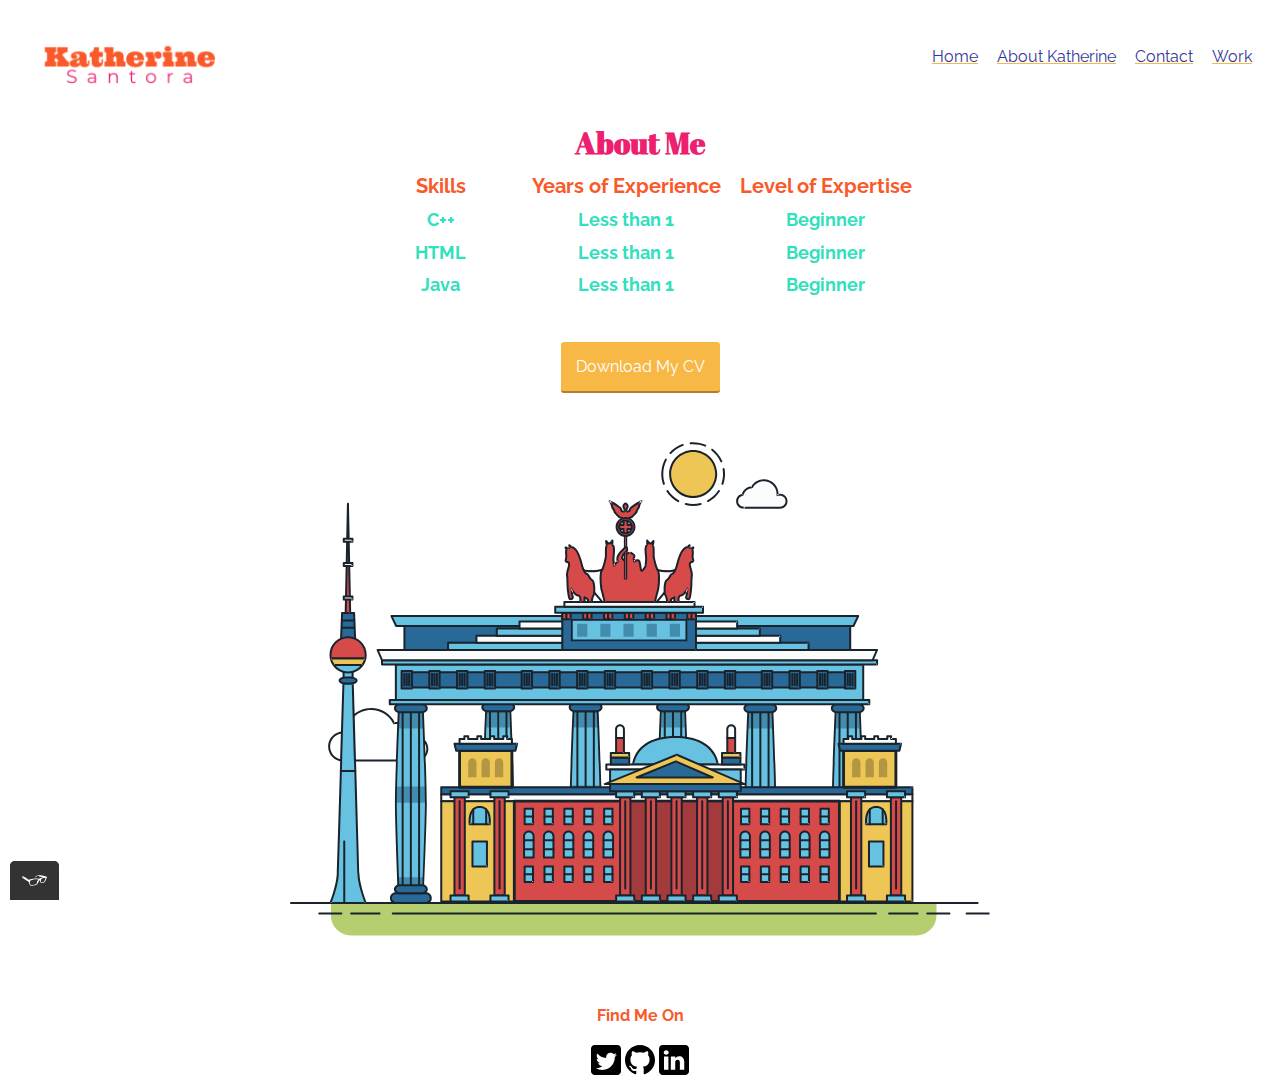
==== about.html @ 1d84074f "Initial commit" ====
<!DOCTYPE html>
<html>
  <head>
    <link rel="shortcut icon" type="image/png" href="img/favicon.png">
    <title> About Katherine Santora</title>
    <link rel="style" type="text/css" href="css/normalizecss.css">
    <link rel="preconnect" href="https://fonts.gstatic.com">
    <link href="https://fonts.googleapis.com/css2?family=Abril+Fatface&display=swap" rel="stylesheet">
    <link rel="preconnect" href="https://fonts.gstatic.com">
    <link href="https://fonts.googleapis.com/css2?family=Raleway&display=swap" rel="stylesheet">
    <link rel="stylesheet" type="text/css" href="css/style.production.css">
    <meta name="viewport" content="width=device-width, initial-scale=1">
  </head>
  <body>
    <header class="page-header">
      <img src="img/logo.png" alt="personal logo. Katherine Santora written in capital lettering" class="page-header__item">
      <nav class="main-navigation page-header__item">
        <ul role="menubar" class="navigation-list">
          <li role="presentation">
            <a href="index.html"role="menuitem" class="navigation-list__item">Home</a>
          </li>
          <li role="presentation">
            <a href="about.html" target="_blank"role="menuitem" class="navigation-list__item""navigation-list__item--active">About Katherine</a>
          </li>
          <li role="presentation">
            <a href="contact.html" target="_blank" role="menuitem" class="navigation-list__item">Contact</a>
          </li>
          <li role="presentation">
          <a href="work.html" target="_blank"role="menuitem" class="navigation-list__item" >Work</a>
          </li>
        </ul>
      </nav>
    </header>
    <div class="content">
      <h1 id="about"> About Me </h1>
      <table class="content">
        <thead>
            <tr>
              <th> Skills </th>
              <th> Years of Experience </th>
              <th> Level of Expertise </th>
            </tr>
        </thead>
        <tbody>
            <tr>
              <td>C++</td>
              <td>Less than 1 </td>
              <td>Beginner</td>
            </tr>
            <tr>
              <td>HTML</td>
              <td>Less than 1</td>
              <td>Beginner</td>
            </tr>
            <tr>
              <td>Java</td>
              <td>Less than 1</td>
              <td>Beginner</td>
            </tr>
        </tbody>
      </table>
      <br>
      <br>
      <a href="files/cv.pdf" class="button" download target="_blank"> Download My CV </a><br>
    </div>
    <br>
    <br>
    <svg xmlns="http://www.w3.org/2000/svg" class="berlin-illustration" height="505" viewBox="0 0 700 505" xmlns:xlink="http://www.w3.org/1999/xlink">
      <defs>
          <polygon id="a" points=".06 231.917 .06 .929 688.717 .929 688.717 231.917" />
      </defs>
      <g fill="none" fill-rule="evenodd">
        <g transform="translate(0 241)" class="cloud-front">
        <path fill="#1A232C" d="M87.602,29 L87.602,28 C87.326,28.001 87.103,28.024 86.927,28.033 L86.979,29.031 L87.947,28.78 C85.741,20.282 78.041,14.002 68.852,14 C67.858,14 66.904,14.096 65.98,14.231 L66.125,15.22 L67.019,14.772 C62.626,6.015 53.567,0.001 43.102,0 C29.041,0.002 17.524,10.848 16.443,24.632 L17.44,24.71 L17.606,23.724 C16.803,23.589 15.969,23.5 15.102,23.5 C6.817,23.501 0.102,30.215 0.102,38.5 C0.102,46.785 6.817,53.499 15.102,53.5 L87.602,53.5 C94.644,53.499 100.351,47.792 100.352,40.75 C100.351,33.708 94.644,28.001 87.602,28 L87.602,30 C90.573,30 93.254,31.202 95.203,33.149 C97.15,35.097 98.351,37.778 98.352,40.75 C98.351,43.722 97.15,46.403 95.203,48.351 C93.254,50.298 90.573,51.5 87.602,51.5 L15.102,51.5 C11.509,51.5 8.265,50.046 5.909,47.692 C3.555,45.337 2.102,42.093 2.102,38.5 C2.102,34.907 3.555,31.663 5.909,29.308 C8.265,26.954 11.509,25.5 15.102,25.5 C15.831,25.5 16.553,25.575 17.273,25.697 C17.551,25.743 17.832,25.672 18.055,25.499 C18.277,25.325 18.414,25.07 18.436,24.789 C19.436,12.04 30.094,1.998 43.102,2 C52.786,1.999 61.163,7.564 65.231,15.669 C65.425,16.055 65.842,16.272 66.27,16.21 C67.132,16.084 67.988,16 68.852,16 C77.108,15.998 84.027,21.647 86.011,29.283 C86.13,29.741 86.557,30.054 87.031,30.03 C87.27,30.017 87.457,29.999 87.602,30 L87.602,29"
            transform="translate(38 36)" />
          </g>
          <path fill="#B5CE6F" d="M646.484,484.382 C646.484,489.501 644.531,494.62 640.627,498.525 C636.722,502.43 631.603,504.382 626.484,504.382 L60.873,504.382 C55.754,504.382 50.636,502.43 46.731,498.525 C42.826,494.62 40.873,489.501 40.873,484.382 L40.873,471.917 L646.484,471.917 L646.484,484.382"
          />
          <polyline fill="#67C2E2" points="334.824 185.029 101.449 185.029 106.209 195.08 563.438 195.08 568.2 185.029 334.824 185.029" />
          <path fill="#1A232C" d="M334.824,185.029 L334.824,184.029 L101.449,184.029 C101.104,184.029 100.788,184.203 100.604,184.494 C100.42,184.785 100.398,185.146 100.545,185.457 L105.306,195.508 C105.471,195.856 105.824,196.079 106.209,196.079 L563.438,196.079 C563.824,196.079 564.177,195.856 564.342,195.508 L569.104,185.457 C569.251,185.146 569.229,184.785 569.045,184.494 C568.861,184.203 568.544,184.029 568.2,184.029 L334.824,184.029 L334.824,186.029 L566.62,186.029 L562.806,194.08 L106.842,194.08 L103.029,186.029 L334.824,186.029 L334.824,185.029"
          />
          <polygon fill="#296997" points="114.416 218.974 560.222 218.974 560.222 195.08 114.416 195.08" />
          <path fill="#1A232C" d="M560.222,218.974 L560.222,217.974 L115.416,217.974 L115.416,196.079 L559.222,196.079 L559.222,218.974 L560.222,218.974 L560.222,217.974 L560.222,218.974 L561.222,218.974 L561.222,195.08 C561.222,194.816 561.115,194.559 560.929,194.372 C560.742,194.186 560.485,194.08 560.222,194.08 L114.416,194.08 C114.152,194.08 113.895,194.186 113.708,194.372 C113.522,194.559 113.416,194.816 113.416,195.08 L113.416,218.974 C113.416,219.237 113.522,219.495 113.708,219.681 C113.895,219.867 114.152,219.974 114.416,219.974 L560.222,219.974 C560.485,219.974 560.742,219.867 560.929,219.681 C561.115,219.495 561.222,219.237 561.222,218.974 L560.222,218.974"
          />
          <polygon fill="#67C2E2" points="105.85 269.08 573.225 269.08 573.225 233.398 105.85 233.398" />
          <path fill="#1A232C" d="M573.225,233.398 L573.225,232.398 L105.85,232.398 C105.587,232.398 105.329,232.505 105.143,232.691 C104.957,232.877 104.85,233.134 104.85,233.398 L104.85,269.08 C104.85,269.344 104.957,269.601 105.143,269.788 C105.329,269.974 105.587,270.08 105.85,270.08 L573.225,270.08 C573.488,270.08 573.745,269.974 573.932,269.788 C574.118,269.601 574.225,269.344 574.225,269.08 L574.225,233.398 C574.225,233.134 574.118,232.877 573.932,232.691 C573.745,232.505 573.488,232.398 573.225,232.398 L573.225,233.398 L572.225,233.398 L572.225,268.08 L106.85,268.08 L106.85,234.398 L573.225,234.398 L573.225,233.398 L572.225,233.398 L573.225,233.398"
          />
          <polygon fill="#296997" points="116.751 256.508 562.557 256.508 562.557 241.243 116.751 241.243" />
          <path fill="#1A232C" d="M562.557,256.508 L562.557,255.508 L117.75,255.508 L117.75,242.243 L561.557,242.243 L561.557,256.508 L562.557,256.508 L562.557,255.508 L562.557,256.508 L563.557,256.508 L563.557,241.243 C563.557,240.979 563.45,240.722 563.264,240.535 C563.078,240.349 562.82,240.243 562.557,240.243 L116.75,240.243 C116.487,240.243 116.23,240.349 116.043,240.535 C115.857,240.722 115.751,240.979 115.751,241.243 L115.751,256.508 C115.751,256.771 115.857,257.029 116.043,257.215 C116.23,257.401 116.487,257.508 116.751,257.508 L562.557,257.508 C562.82,257.508 563.077,257.401 563.264,257.215 C563.45,257.029 563.557,256.771 563.557,256.508 L562.557,256.508"
          />
          <polygon fill="#67C2E2" points="158.07 218.974 518.563 218.974 518.563 211.858 158.07 211.858" />
          <path fill="#1A232C" d="M518.563,211.858 L518.563,210.858 L158.07,210.858 C157.807,210.858 157.549,210.964 157.363,211.151 C157.177,211.337 157.07,211.594 157.07,211.858 L157.07,218.974 C157.07,219.237 157.177,219.495 157.363,219.681 C157.549,219.867 157.807,219.974 158.07,219.974 L518.563,219.974 C518.826,219.974 519.083,219.867 519.27,219.681 C519.456,219.495 519.562,219.237 519.562,218.974 L519.562,211.858 C519.562,211.594 519.456,211.337 519.27,211.151 C519.083,210.964 518.826,210.858 518.563,210.858 L518.563,211.858 L517.563,211.858 L517.563,217.974 L159.07,217.974 L159.07,212.858 L518.563,212.858 L518.563,211.858 L517.563,211.858 L518.563,211.858"
          />
          <polygon fill="#FBFDFC" points="186.438 211.858 490.194 211.858 490.194 204.741 186.438 204.741" />
          <path fill="#1A232C" d="M490.194,204.741 L490.194,203.741 L186.438,203.741 C186.175,203.741 185.917,203.848 185.731,204.034 C185.545,204.221 185.438,204.478 185.438,204.741 L185.438,211.858 C185.438,212.121 185.545,212.379 185.731,212.565 C185.917,212.751 186.175,212.858 186.438,212.858 L490.194,212.858 C490.458,212.858 490.715,212.751 490.902,212.565 C491.088,212.379 491.194,212.121 491.194,211.858 L491.194,204.741 C491.194,204.478 491.088,204.221 490.902,204.034 C490.715,203.848 490.458,203.741 490.194,203.741 L490.194,204.741 L489.194,204.741 L489.194,210.858 L187.438,210.858 L187.438,205.741 L490.194,205.741 L490.194,204.741 L489.194,204.741 L490.194,204.741"
          />
          <polygon fill="#67C2E2" points="206.805 204.741 469.828 204.741 469.828 197.624 206.805 197.624" />
          <path fill="#1A232C" d="M469.828,197.624 L469.828,196.624 L206.805,196.624 C206.541,196.624 206.284,196.731 206.098,196.917 C205.911,197.103 205.805,197.361 205.805,197.624 L205.805,204.741 C205.805,205.005 205.911,205.262 206.098,205.449 C206.284,205.635 206.541,205.741 206.805,205.741 L469.828,205.741 C470.091,205.741 470.349,205.635 470.535,205.449 C470.722,205.262 470.828,205.005 470.828,204.741 L470.828,197.624 C470.828,197.361 470.722,197.103 470.535,196.917 C470.349,196.731 470.091,196.624 469.828,196.624 L469.828,197.624 L468.828,197.624 L468.828,203.741 L207.805,203.741 L207.805,198.624 L469.828,198.624 L469.828,197.624 L468.828,197.624 L469.828,197.624"
          />
          <polygon fill="#FBFDFC" points="229.521 197.624 447.111 197.624 447.111 190.509 229.521 190.509" />
          <path fill="#1A232C" d="M447.111,190.509 L447.111,189.509 L229.521,189.509 C229.258,189.509 229,189.616 228.814,189.802 C228.628,189.988 228.521,190.246 228.521,190.509 L228.521,197.624 C228.521,197.888 228.628,198.145 228.814,198.332 C229,198.518 229.258,198.624 229.521,198.624 L447.111,198.624 C447.375,198.624 447.632,198.518 447.818,198.332 C448.005,198.145 448.111,197.888 448.111,197.624 L448.111,190.509 C448.111,190.246 448.005,189.988 447.818,189.802 C447.632,189.616 447.375,189.509 447.111,189.509 L447.111,190.509 L446.111,190.509 L446.111,196.624 L230.521,196.624 L230.521,191.509 L447.111,191.509 L447.111,190.509 L446.111,190.509 L447.111,190.509"
          />
          <path fill="#67C2E2" d="M135.607,355.447 C135.163,337.766 134.264,313.326 133.648,297.387 C133.274,287.721 133.004,281.18 133.004,281.18 L108.722,281.18 C108.722,281.18 108.452,287.721 108.079,297.387 C107.462,313.326 106.563,337.766 106.119,355.447 C105.953,362.059 105.85,367.732 105.85,371.653 L105.85,371.654 C105.85,386.117 107.243,424.332 108.089,446.189 C108.457,455.706 108.722,462.126 108.722,462.126 L133.004,462.126 C133.004,462.126 133.269,455.706 133.637,446.189 C134.482,424.332 135.876,386.117 135.876,371.654 L135.876,371.653 C135.876,367.732 135.773,362.059 135.607,355.447"
          />
          <path fill="#428DAE" d="M133.648 297.387L108.079 297.387C108.452 287.721 108.722 281.18 108.722 281.18L133.004 281.18C133.004 281.18 133.274 287.721 133.648 297.387M135.876 371.654L105.85 371.654 105.85 371.653C105.85 367.732 105.953 362.059 106.119 355.447L135.607 355.447C135.773 362.059 135.876 367.732 135.876 371.653L135.876 371.654M133.004 462.126L108.722 462.126C108.722 462.126 108.457 455.706 108.089 446.189L133.637 446.189C133.269 455.706 133.004 462.126 133.004 462.126"
          />
          <path fill="#1A232C" d="M109.612,461.199 L132.114,461.199 C132.447,453.007 134.949,390.886 134.949,371.653 C134.949,352.42 132.447,290.299 132.114,282.108 L109.612,282.108 C109.279,290.299 106.778,352.42 106.778,371.653 C106.778,390.886 109.279,453.007 109.612,461.199 Z M133.895,463.054 L107.832,463.054 L107.794,462.164 C107.766,461.466 104.922,392.193 104.922,371.653 C104.922,351.114 107.766,281.839 107.794,281.142 L107.832,280.252 L133.895,280.252 L133.931,281.142 C133.96,281.839 136.804,351.114 136.804,371.653 C136.804,392.193 133.96,461.466 133.931,462.164 L133.895,463.054 L133.895,463.054 Z"
          />
          <path fill="#1A232C" d="M111.638 281.18L111.638 462.126C111.638 462.679 112.086 463.126 112.638 463.126 113.19 463.126 113.638 462.679 113.638 462.126L113.638 281.18C113.638 280.628 113.19 280.18 112.638 280.18 112.086 280.18 111.638 280.628 111.638 281.18M119.863 281.18L119.863 462.126C119.863 462.679 120.311 463.126 120.863 463.126 121.416 463.126 121.863 462.679 121.863 462.126L121.863 281.18C121.863 280.628 121.416 280.18 120.863 280.18 120.311 280.18 119.863 280.628 119.863 281.18M128.088 281.18L128.088 462.126C128.088 462.679 128.536 463.126 129.088 463.126 129.64 463.126 130.088 462.679 130.088 462.126L130.088 281.18C130.088 280.628 129.64 280.18 129.088 280.18 128.536 280.18 128.088 280.628 128.088 281.18"
          />
          <path fill="#296997" d="M136.79,277.265 C136.79,279.418 134.675,281.18 132.09,281.18 L109.636,281.18 C107.051,281.18 104.936,279.418 104.936,277.265 C104.936,275.111 107.051,273.349 109.636,273.349 L132.09,273.349 C134.675,273.349 136.79,275.111 136.79,277.265"
          />
          <path fill="#1A232C" d="M136.79,277.265 L135.79,277.265 C135.789,278.005 135.433,278.704 134.769,279.262 C134.109,279.814 133.155,280.181 132.09,280.18 L109.636,280.18 C108.571,280.181 107.617,279.814 106.956,279.262 C106.293,278.704 105.936,278.005 105.936,277.265 C105.936,276.524 106.293,275.825 106.957,275.267 C107.617,274.715 108.571,274.348 109.636,274.349 L132.09,274.349 C133.155,274.348 134.109,274.716 134.769,275.267 C135.433,275.825 135.789,276.524 135.79,277.265 L137.79,277.265 C137.791,275.851 137.09,274.593 136.049,273.731 C135.006,272.863 133.61,272.35 132.09,272.349 L109.636,272.349 C108.116,272.35 106.72,272.863 105.676,273.731 C104.636,274.593 103.935,275.851 103.936,277.265 C103.935,278.678 104.636,279.937 105.677,280.798 C106.72,281.666 108.116,282.179 109.636,282.18 L132.09,282.18 C133.61,282.179 135.006,281.666 136.049,280.798 C137.09,279.937 137.791,278.678 137.79,277.265 L136.79,277.265"
          />
          <path fill="#296997" d="M140.775,467.217 C140.775,469.803 138.661,471.917 136.076,471.917 L105.65,471.917 C103.065,471.917 100.951,469.803 100.951,467.217 L100.951,466.825 C100.951,464.241 103.065,462.126 105.65,462.126 L136.076,462.126 C138.661,462.126 140.775,464.241 140.775,466.825 L140.775,467.217"
          />
          <path fill="#1A232C" d="M140.775,467.217 L139.775,467.217 C139.775,468.235 139.361,469.155 138.688,469.83 C138.013,470.503 137.093,470.917 136.076,470.917 L105.65,470.917 C104.633,470.917 103.713,470.504 103.038,469.83 C102.365,469.155 101.951,468.235 101.951,467.217 L101.951,466.825 C101.951,465.808 102.365,464.889 103.038,464.214 C103.713,463.54 104.633,463.127 105.65,463.126 L136.076,463.126 C137.093,463.127 138.013,463.54 138.688,464.214 C139.362,464.889 139.775,465.808 139.775,466.825 L139.775,467.217 L141.775,467.217 L141.775,466.825 C141.772,463.684 139.217,461.13 136.076,461.126 L105.65,461.126 C102.509,461.13 99.955,463.684 99.951,466.825 L99.951,467.217 C99.954,470.36 102.509,472.914 105.65,472.917 L136.076,472.917 C139.217,472.914 141.772,470.36 141.775,467.217 L140.775,467.217"
          />
          <path fill="#296997" d="M136.79,458.208 C136.79,460.363 134.675,462.126 132.09,462.126 L109.636,462.126 C107.051,462.126 104.936,460.363 104.936,458.208 C104.936,456.057 107.051,454.292 109.636,454.292 L132.09,454.292 C134.675,454.292 136.79,456.057 136.79,458.208"
          />
          <path fill="#1A232C" d="M136.79,458.208 L135.79,458.208 C135.789,458.949 135.432,459.649 134.769,460.207 C134.108,460.76 133.154,461.128 132.09,461.126 L109.636,461.126 C108.572,461.128 107.617,460.76 106.957,460.207 C106.293,459.649 105.936,458.949 105.936,458.208 C105.936,457.47 106.293,456.77 106.957,456.212 C107.617,455.659 108.572,455.291 109.636,455.292 L132.09,455.292 C133.154,455.291 134.108,455.659 134.769,456.212 C135.433,456.77 135.789,457.47 135.79,458.208 L137.79,458.208 C137.791,456.796 137.09,455.538 136.05,454.675 C135.006,453.808 133.61,453.294 132.09,453.292 L109.636,453.292 C108.115,453.294 106.719,453.808 105.676,454.675 C104.636,455.538 103.935,456.796 103.936,458.208 C103.935,459.622 104.636,460.881 105.676,461.743 C106.72,462.611 108.116,463.125 109.636,463.126 L132.09,463.126 C133.61,463.125 135.006,462.611 136.05,461.743 C137.09,460.881 137.791,459.622 137.79,458.208 L136.79,458.208"
          />
          <path fill="#67C2E2" d="M572.471,355.447 C572.025,337.766 571.126,313.326 570.51,297.387 C570.137,287.721 569.867,281.18 569.867,281.18 L545.585,281.18 C545.585,281.18 545.315,287.721 544.942,297.387 C544.326,313.326 543.427,337.766 542.981,355.447 C542.815,362.059 542.713,367.732 542.713,371.653 L542.713,371.654 C542.713,386.117 544.107,424.332 544.952,446.189 C545.32,455.706 545.585,462.126 545.585,462.126 L569.867,462.126 C569.867,462.126 570.132,455.706 570.499,446.189 C571.346,424.332 572.739,386.117 572.739,371.654 L572.739,371.653 C572.739,367.732 572.637,362.059 572.471,355.447"
          />
          <path fill="#428DAE" d="M569.582 297.387L566.951 297.387 566.951 282.108 568.977 282.108C569.063 284.206 569.29 289.841 569.582 297.387M564.951 297.387L545.871 297.387C546.162 289.841 546.39 284.206 546.476 282.108L564.951 282.108 564.951 297.387M571.8 369.187L566.951 369.187 566.951 356.265 571.562 356.265C571.685 361.272 571.771 365.701 571.8 369.187M564.951 369.187L543.653 369.187C543.684 365.512 543.777 360.79 543.912 355.447L553.551 355.447 553.551 356.265 564.951 356.265 564.951 369.187"
          />
          <path fill="#1A232C" d="M546.476,461.199 L568.977,461.199 C569.31,453.007 571.812,390.886 571.812,371.653 C571.812,352.42 569.31,290.299 568.977,282.108 L546.476,282.108 C546.142,290.299 543.642,352.42 543.642,371.653 C543.642,390.886 546.142,453.007 546.476,461.199 M570.758,463.054 L544.694,463.054 L544.658,462.164 C544.629,461.466 541.785,392.193 541.785,371.653 C541.785,351.114 544.629,281.839 544.658,281.142 L544.694,280.252 L570.758,280.252 L570.795,281.142 C570.823,281.839 573.667,351.114 573.667,371.653 C573.667,392.193 570.823,461.466 570.795,462.164 L570.758,463.054"
          />
          <path fill="#1A232C" d="M548.501 281.18L548.501 462.126C548.501 462.679 548.949 463.126 549.501 463.126 550.053 463.126 550.501 462.679 550.501 462.126L550.501 281.18C550.501 280.628 550.053 280.18 549.501 280.18 548.949 280.18 548.501 280.628 548.501 281.18M556.727 281.18L556.727 462.126C556.727 462.679 557.174 463.126 557.727 463.126 558.279 463.126 558.727 462.679 558.727 462.126L558.727 281.18C558.727 280.628 558.279 280.18 557.727 280.18 557.174 280.18 556.727 280.628 556.727 281.18M564.951 281.18L564.951 462.126C564.951 462.679 565.399 463.126 565.951 463.126 566.503 463.126 566.951 462.679 566.951 462.126L566.951 281.18C566.951 280.628 566.503 280.18 565.951 280.18 565.399 280.18 564.951 280.628 564.951 281.18"
          />
          <path fill="#296997" d="M573.653,277.265 C573.653,279.418 571.537,281.18 568.953,281.18 L546.499,281.18 C543.915,281.18 541.799,279.418 541.799,277.265 C541.799,275.111 543.915,273.349 546.499,273.349 L568.953,273.349 C571.537,273.349 573.653,275.111 573.653,277.265"
          />
          <path fill="#1A232C" d="M573.653,277.265 L572.653,277.265 C572.653,278.005 572.296,278.704 571.632,279.262 C570.972,279.814 570.017,280.181 568.953,280.18 L546.499,280.18 C545.435,280.181 544.48,279.814 543.82,279.262 C543.156,278.704 542.8,278.005 542.799,277.265 C542.8,276.525 543.156,275.825 543.82,275.267 C544.481,274.715 545.435,274.348 546.499,274.349 L568.953,274.349 C570.017,274.348 570.972,274.715 571.632,275.267 C572.296,275.825 572.653,276.525 572.653,277.265 L574.653,277.265 C574.654,275.851 573.953,274.593 572.912,273.731 C571.869,272.863 570.473,272.35 568.953,272.349 L546.499,272.349 C544.979,272.35 543.583,272.863 542.54,273.731 C541.499,274.593 540.798,275.851 540.799,277.265 C540.798,278.679 541.499,279.937 542.54,280.798 C543.583,281.666 544.979,282.179 546.499,282.18 L568.953,282.18 C570.473,282.179 571.869,281.666 572.912,280.798 C573.953,279.937 574.654,278.679 574.653,277.265 L573.653,277.265"
          />
          <path fill="#296997" d="M577.639,467.217 C577.639,469.803 575.524,471.917 572.938,471.917 L542.514,471.917 C539.929,471.917 537.813,469.803 537.813,467.217 L537.813,466.825 C537.813,464.241 539.929,462.126 542.514,462.126 L572.938,462.126 C575.524,462.126 577.639,464.241 577.639,466.825 L577.639,467.217"
          />
          <path fill="#1A232C" d="M577.639,467.217 L576.639,467.217 C576.638,468.235 576.225,469.155 575.551,469.83 C574.876,470.503 573.956,470.917 572.938,470.917 L542.514,470.917 C541.497,470.917 540.576,470.503 539.901,469.83 C539.227,469.155 538.814,468.234 538.813,467.217 L538.813,466.825 C538.814,465.808 539.227,464.889 539.901,464.214 C540.576,463.54 541.497,463.127 542.514,463.126 L572.938,463.126 C573.956,463.127 574.876,463.54 575.551,464.214 C576.225,464.888 576.638,465.808 576.639,466.825 L576.639,467.217 L578.639,467.217 L578.639,466.825 C578.635,463.684 576.081,461.13 572.938,461.126 L542.514,461.126 C539.372,461.13 536.817,463.684 536.813,466.825 L536.813,467.217 C536.817,470.36 539.372,472.914 542.514,472.917 L572.938,472.917 C576.081,472.914 578.635,470.359 578.639,467.217 L577.639,467.217"
          />
          <path fill="#296997" d="M573.653,458.208 C573.653,460.363 571.537,462.126 568.953,462.126 L546.499,462.126 C543.915,462.126 541.799,460.363 541.799,458.208 C541.799,456.057 543.915,454.292 546.499,454.292 L568.953,454.292 C571.537,454.292 573.653,456.057 573.653,458.208"
          />
          <path fill="#1A232C" d="M573.653,458.208 L572.653,458.208 C572.653,458.949 572.296,459.649 571.632,460.207 C570.971,460.76 570.017,461.128 568.953,461.126 L546.499,461.126 C545.435,461.128 544.481,460.76 543.82,460.207 C543.157,459.649 542.799,458.949 542.799,458.208 C542.799,457.47 543.156,456.77 543.82,456.212 C544.481,455.659 545.435,455.291 546.499,455.292 L568.953,455.292 C570.017,455.291 570.971,455.659 571.632,456.212 C572.296,456.77 572.653,457.47 572.653,458.208 L574.653,458.208 C574.654,456.796 573.953,455.538 572.912,454.675 C571.869,453.808 570.473,453.294 568.953,453.292 L546.499,453.292 C544.979,453.294 543.583,453.808 542.54,454.675 C541.499,455.538 540.798,456.796 540.799,458.208 C540.798,459.622 541.499,460.881 542.54,461.743 C543.583,462.611 544.979,463.125 546.499,463.126 L568.953,463.126 C570.473,463.125 571.869,462.611 572.912,461.743 C573.953,460.881 574.654,459.622 574.653,458.208 L573.653,458.208"
          />
          <path fill="#67C2E2" d="M485.098,355.447 C484.654,337.766 483.753,313.326 483.137,297.387 C482.764,287.721 482.494,281.18 482.494,281.18 L458.213,281.18 C458.213,281.18 457.942,287.721 457.569,297.387 C456.953,313.326 456.055,337.766 455.608,355.447 C455.443,362.059 455.34,367.732 455.34,371.653 L455.34,371.654 C455.34,386.117 456.733,424.332 457.58,446.189 C457.948,455.706 458.213,462.126 458.213,462.126 L482.494,462.126 C482.494,462.126 482.759,455.706 483.126,446.189 C483.973,424.332 485.366,386.117 485.366,371.654 L485.366,371.653 C485.366,367.732 485.265,362.059 485.098,355.447"
          />
          <path fill="#428DAE" d="M483.137 297.387L457.569 297.387C457.942 287.721 458.213 281.18 458.213 281.18L482.494 281.18C482.494 281.18 482.764 287.721 483.137 297.387M485.355 369.187L455.351 369.187C455.382 365.502 455.475 360.78 455.608 355.447L485.098 355.447C485.232 360.78 485.325 365.502 485.355 369.187"
          />
          <path fill="#1A232C" d="M459.103,461.199 L481.605,461.199 C481.938,453.007 484.439,390.886 484.439,371.653 C484.439,352.42 481.938,290.299 481.605,282.108 L459.103,282.108 C458.769,290.299 456.268,352.42 456.268,371.653 C456.268,390.886 458.769,453.007 459.103,461.199 Z M483.386,463.054 L457.321,463.054 L457.285,462.164 C457.256,461.466 454.412,392.193 454.412,371.653 C454.412,351.114 457.256,281.839 457.285,281.142 L457.321,280.252 L483.386,280.252 L483.422,281.142 C483.45,281.839 486.294,351.114 486.294,371.653 C486.294,392.193 483.45,461.466 483.422,462.164 L483.386,463.054 L483.386,463.054 Z"
          />
          <path fill="#1A232C" d="M461.128 281.18L461.128 462.126C461.128 462.679 461.576 463.126 462.128 463.126 462.68 463.126 463.128 462.679 463.128 462.126L463.128 281.18C463.128 280.628 462.68 280.18 462.128 280.18 461.576 280.18 461.128 280.628 461.128 281.18M469.354 281.18L469.354 462.126C469.354 462.679 469.801 463.126 470.354 463.126 470.906 463.126 471.354 462.679 471.354 462.126L471.354 281.18C471.354 280.628 470.906 280.18 470.354 280.18 469.801 280.18 469.354 280.628 469.354 281.18M477.578 281.18L477.578 462.126C477.578 462.679 478.026 463.126 478.578 463.126 479.13 463.126 479.578 462.679 479.578 462.126L479.578 281.18C479.578 280.628 479.13 280.18 478.578 280.18 478.026 280.18 477.578 280.628 477.578 281.18"
          />
          <path fill="#296997" d="M486.281,277.265 C486.281,279.418 484.164,281.18 481.58,281.18 L459.126,281.18 C456.542,281.18 454.426,279.418 454.426,277.265 C454.426,275.111 456.542,273.349 459.126,273.349 L481.58,273.349 C484.164,273.349 486.281,275.111 486.281,277.265"
          />
          <path fill="#1A232C" d="M486.281,277.265 L485.281,277.265 C485.281,278.005 484.924,278.704 484.26,279.262 C483.599,279.814 482.644,280.181 481.58,280.18 L459.126,280.18 C458.062,280.181 457.107,279.814 456.447,279.262 C455.783,278.704 455.427,278.005 455.426,277.265 C455.427,276.525 455.783,275.825 456.447,275.267 C457.108,274.715 458.062,274.348 459.126,274.349 L481.58,274.349 C482.644,274.348 483.599,274.716 484.26,275.268 C484.924,275.825 485.281,276.525 485.281,277.265 L487.281,277.265 C487.282,275.851 486.58,274.593 485.54,273.731 C484.496,272.863 483.1,272.35 481.58,272.349 L459.126,272.349 C457.606,272.35 456.21,272.863 455.167,273.731 C454.126,274.593 453.425,275.851 453.426,277.265 C453.425,278.679 454.126,279.937 455.167,280.798 C456.21,281.666 457.606,282.179 459.126,282.18 L481.58,282.18 C483.1,282.179 484.496,281.666 485.54,280.799 C486.58,279.937 487.282,278.679 487.281,277.265 L486.281,277.265"
          />
          <path fill="#296997" d="M490.266,467.217 C490.266,469.803 488.151,471.917 485.565,471.917 L455.141,471.917 C452.556,471.917 450.44,469.803 450.44,467.217 L450.44,466.825 C450.44,464.241 452.556,462.126 455.141,462.126 L485.565,462.126 C488.151,462.126 490.266,464.241 490.266,466.825 L490.266,467.217"
          />
          <path fill="#1A232C" d="M490.266,467.217 L489.266,467.217 C489.265,468.235 488.852,469.155 488.178,469.83 C487.503,470.503 486.583,470.917 485.565,470.917 L455.141,470.917 C454.124,470.917 453.203,470.503 452.528,469.83 C451.854,469.155 451.441,468.234 451.44,467.217 L451.44,466.825 C451.441,465.808 451.854,464.889 452.528,464.214 C453.203,463.54 454.124,463.127 455.141,463.126 L485.565,463.126 C486.583,463.127 487.503,463.54 488.178,464.214 C488.852,464.888 489.265,465.808 489.266,466.825 L489.266,467.217 L491.266,467.217 L491.266,466.825 C491.262,463.684 488.708,461.13 485.565,461.126 L455.141,461.126 C451.999,461.13 449.444,463.684 449.44,466.825 L449.44,467.217 C449.444,470.36 451.999,472.914 455.141,472.917 L485.565,472.917 C488.708,472.914 491.262,470.359 491.266,467.217 L490.266,467.217"
          />
          <path fill="#296997" d="M486.281,458.208 C486.281,460.363 484.164,462.126 481.58,462.126 L459.126,462.126 C456.542,462.126 454.426,460.363 454.426,458.208 C454.426,456.057 456.542,454.292 459.126,454.292 L481.58,454.292 C484.164,454.292 486.281,456.057 486.281,458.208"
          />
          <path fill="#1A232C" d="M486.281,458.208 L485.281,458.208 C485.281,458.949 484.923,459.649 484.26,460.207 C483.599,460.76 482.644,461.128 481.58,461.126 L459.126,461.126 C458.062,461.128 457.108,460.76 456.447,460.207 C455.784,459.649 455.427,458.949 455.426,458.208 C455.426,457.47 455.783,456.77 456.447,456.212 C457.108,455.659 458.062,455.291 459.126,455.292 L481.58,455.292 C482.644,455.291 483.598,455.659 484.26,456.212 C484.924,456.77 485.281,457.47 485.281,458.208 L487.281,458.208 C487.282,456.795 486.58,455.538 485.54,454.675 C484.496,453.808 483.1,453.294 481.58,453.292 L459.126,453.292 C457.606,453.294 456.21,453.808 455.167,454.675 C454.126,455.538 453.425,456.796 453.426,458.208 C453.425,459.622 454.126,460.881 455.167,461.743 C456.21,462.611 457.606,463.125 459.126,463.126 L481.58,463.126 C483.1,463.125 484.496,462.611 485.54,461.743 C486.581,460.881 487.282,459.622 487.281,458.208 L486.281,458.208"
          />
          <path fill="#67C2E2" d="M397.726,354.466 C397.28,336.787 396.381,312.346 395.765,296.407 C395.392,286.742 395.122,280.2 395.122,280.2 L370.84,280.2 C370.84,280.2 370.57,286.742 370.197,296.407 C369.581,312.346 368.682,336.787 368.236,354.466 C368.07,361.078 367.968,366.751 367.968,370.672 L367.968,370.673 C367.968,385.136 369.361,423.352 370.207,445.208 C370.575,454.726 370.84,461.146 370.84,461.146 L395.122,461.146 C395.122,461.146 395.386,454.726 395.754,445.208 C396.601,423.352 397.994,385.136 397.994,370.673 L397.994,370.672 C397.994,366.751 397.892,361.078 397.726,354.466"
          />
          <path fill="#428DAE" d="M394.837 296.407L392.206 296.407 392.206 281.127 394.233 281.127C394.318 283.225 394.545 288.861 394.837 296.407L394.837 296.407zM383.981 296.407L390.206 296.407 390.206 281.127 383.981 281.127 383.981 296.407zM375.756 296.407L381.98 296.407 381.98 281.127 375.756 281.127 375.756 296.407zM373.756 296.407L371.126 296.407C371.417 288.861 371.645 283.225 371.73 281.127L373.756 281.127 373.756 296.407 373.756 296.407zM397.062 369.187L392.206 369.187 392.206 354.466 396.796 354.466C396.943 360.298 397.041 365.389 397.062 369.187L397.062 369.187zM383.981 369.187L390.206 369.187 390.206 354.466 383.981 354.466 383.981 369.187zM375.756 369.187L381.98 369.187 381.98 354.466 375.756 354.466 375.756 369.187zM373.756 369.187L368.9 369.187C368.921 365.389 369.019 360.298 369.166 354.466L373.756 354.466 373.756 369.187 373.756 369.187z"
          />
          <path fill="#1A232C" d="M371.73,460.218 L394.233,460.218 C394.565,452.027 397.066,389.906 397.066,370.672 C397.066,351.44 394.565,289.319 394.233,281.127 L371.73,281.127 C371.397,289.319 368.895,351.44 368.895,370.672 C368.895,389.906 371.397,452.027 371.73,460.218 M396.013,462.074 L369.949,462.074 L369.912,461.184 C369.884,460.486 367.04,391.212 367.04,370.672 C367.04,350.133 369.884,280.859 369.912,280.162 L369.949,279.272 L396.013,279.272 L396.05,280.162 C396.078,280.859 398.922,350.133 398.922,370.672 C398.922,391.212 396.078,460.486 396.05,461.184 L396.013,462.074"
          />
          <path fill="#1A232C" d="M373.756 280.2L373.756 461.146C373.756 461.698 374.203 462.146 374.756 462.146 375.308 462.146 375.756 461.698 375.756 461.146L375.756 280.2C375.756 279.647 375.308 279.2 374.756 279.2 374.203 279.2 373.756 279.647 373.756 280.2M381.98 280.2L381.98 461.146C381.98 461.698 382.428 462.146 382.98 462.146 383.533 462.146 383.981 461.698 383.981 461.146L383.981 280.2C383.981 279.647 383.533 279.2 382.98 279.2 382.428 279.2 381.98 279.647 381.98 280.2M390.206 280.2L390.206 461.146C390.206 461.698 390.654 462.146 391.206 462.146 391.758 462.146 392.206 461.698 392.206 461.146L392.206 280.2C392.206 279.647 391.758 279.2 391.206 279.2 390.654 279.2 390.206 279.647 390.206 280.2"
          />
          <path fill="#296997" d="M398.908,276.285 C398.908,278.439 396.792,280.2 394.208,280.2 L371.754,280.2 C369.17,280.2 367.053,278.439 367.053,276.285 C367.053,274.13 369.17,272.369 371.754,272.369 L394.208,272.369 C396.792,272.369 398.908,274.13 398.908,276.285"
          />
          <path fill="#1A232C" d="M398.908,276.285 L397.908,276.285 C397.907,277.025 397.551,277.724 396.887,278.281 C396.227,278.833 395.272,279.201 394.208,279.2 L371.754,279.2 C370.69,279.201 369.735,278.833 369.074,278.281 C368.41,277.724 368.053,277.025 368.053,276.285 C368.053,275.544 368.41,274.845 369.074,274.287 C369.735,273.735 370.69,273.367 371.754,273.369 L394.208,273.369 C395.272,273.367 396.227,273.735 396.887,274.287 C397.551,274.844 397.907,275.544 397.908,276.285 L399.908,276.285 C399.909,274.871 399.208,273.612 398.167,272.75 C397.124,271.883 395.728,271.37 394.208,271.369 L371.754,271.369 C370.234,271.37 368.838,271.883 367.794,272.75 C366.754,273.612 366.052,274.871 366.053,276.285 C366.052,277.699 366.754,278.957 367.795,279.818 C368.838,280.686 370.234,281.198 371.754,281.2 L394.208,281.2 C395.728,281.198 397.123,280.686 398.167,279.818 C399.208,278.957 399.909,277.698 399.908,276.285 L398.908,276.285"
          />
          <path fill="#296997" d="M402.894,466.237 C402.894,468.823 400.779,470.937 398.193,470.937 L367.768,470.937 C365.183,470.937 363.068,468.823 363.068,466.237 L363.068,465.844 C363.068,463.26 365.183,461.146 367.768,461.146 L398.193,461.146 C400.779,461.146 402.894,463.26 402.894,465.844 L402.894,466.237"
          />
          <path fill="#1A232C" d="M402.894,466.237 L401.894,466.237 C401.893,467.254 401.48,468.174 400.806,468.849 C400.131,469.523 399.211,469.937 398.193,469.937 L367.768,469.937 C366.751,469.937 365.831,469.523 365.156,468.849 C364.482,468.174 364.069,467.254 364.068,466.237 L364.068,465.844 C364.069,464.828 364.482,463.908 365.156,463.233 C365.831,462.56 366.751,462.146 367.768,462.146 L398.193,462.146 C399.211,462.146 400.131,462.56 400.806,463.233 C401.48,463.908 401.893,464.828 401.894,465.844 L401.894,466.237 L403.894,466.237 L403.894,465.844 C403.89,462.703 401.336,460.15 398.193,460.146 L367.768,460.146 C364.626,460.15 362.072,462.703 362.068,465.844 L362.068,466.237 C362.072,469.379 364.626,471.933 367.768,471.937 L398.193,471.937 C401.336,471.933 403.89,469.379 403.894,466.237 L402.894,466.237"
          />
          <path fill="#296997" d="M398.908,457.228 C398.908,459.382 396.792,461.146 394.208,461.146 L371.754,461.146 C369.17,461.146 367.053,459.382 367.053,457.228 C367.053,455.077 369.17,453.312 371.754,453.312 L394.208,453.312 C396.792,453.312 398.908,455.077 398.908,457.228"
          />
          <path fill="#1A232C" d="M398.908,457.228 L397.908,457.228 C397.908,457.968 397.55,458.669 396.887,459.226 C396.226,459.779 395.272,460.147 394.208,460.146 L371.754,460.146 C370.69,460.147 369.736,459.779 369.074,459.226 C368.411,458.668 368.053,457.968 368.053,457.228 C368.053,456.489 368.41,455.789 369.074,455.231 C369.736,454.679 370.69,454.311 371.754,454.312 L394.208,454.312 C395.272,454.311 396.226,454.679 396.887,455.231 C397.551,455.789 397.908,456.489 397.908,457.228 L399.908,457.228 C399.909,455.815 399.208,454.557 398.167,453.695 C397.124,452.827 395.728,452.313 394.208,452.312 L371.754,452.312 C370.234,452.313 368.838,452.827 367.794,453.695 C366.754,454.557 366.052,455.815 366.053,457.228 C366.052,458.642 366.753,459.901 367.794,460.763 C368.838,461.631 370.234,462.145 371.754,462.146 L394.208,462.146 C395.728,462.145 397.124,461.631 398.167,460.763 C399.208,459.9 399.909,458.642 399.908,457.228 L398.908,457.228"
          />
          <path fill="#67C2E2" d="M310.353,354.466 C309.908,336.787 309.009,312.346 308.393,296.407 C308.019,286.742 307.75,280.2 307.75,280.2 L283.467,280.2 C283.467,280.2 283.198,286.742 282.824,296.407 C282.208,312.346 281.309,336.787 280.864,354.466 C280.698,361.078 280.596,366.751 280.596,370.672 L280.596,370.673 C280.596,385.136 281.989,423.352 282.834,445.208 C283.202,454.726 283.467,461.146 283.467,461.146 L307.75,461.146 C307.75,461.146 308.014,454.726 308.382,445.208 C309.228,423.352 310.622,385.136 310.622,370.673 L310.622,370.672 C310.622,366.751 310.518,361.078 310.353,354.466"
          />
          <path fill="#428DAE" d="M308.393 296.407L282.824 296.407C283.198 286.742 283.467 280.2 283.467 280.2L307.75 280.2C307.75 280.2 308.019 286.742 308.393 296.407M310.617 369.187L280.6 369.187C280.621 365.377 280.718 360.285 280.864 354.466L310.353 354.466C310.498 360.285 310.596 365.377 310.617 369.187"
          />
          <path fill="#1A232C" d="M284.357,460.218 L306.86,460.218 C307.193,452.027 309.694,389.906 309.694,370.672 C309.694,351.44 307.193,289.319 306.86,281.127 L284.357,281.127 C284.024,289.319 281.523,351.44 281.523,370.672 C281.523,389.906 284.024,452.027 284.357,460.218 Z M308.639,462.074 L282.576,462.074 L282.54,461.184 C282.511,460.486 279.668,391.212 279.668,370.672 C279.668,350.133 282.511,280.859 282.54,280.162 L282.576,279.272 L308.639,279.272 L308.677,280.162 C308.706,280.859 311.549,350.133 311.549,370.672 C311.549,391.212 308.706,460.486 308.677,461.184 L308.639,462.074 L308.639,462.074 Z"
          />
          <path fill="#1A232C" d="M286.383 280.2L286.383 461.146C286.383 461.698 286.831 462.146 287.383 462.146 287.936 462.146 288.383 461.698 288.383 461.146L288.383 280.2C288.383 279.647 287.936 279.2 287.383 279.2 286.831 279.2 286.383 279.647 286.383 280.2M294.608 280.2L294.608 461.146C294.608 461.698 295.056 462.146 295.608 462.146 296.161 462.146 296.608 461.698 296.608 461.146L296.608 280.2C296.608 279.647 296.161 279.2 295.608 279.2 295.056 279.2 294.608 279.647 294.608 280.2M302.834 280.2L302.834 461.146C302.834 461.698 303.281 462.146 303.834 462.146 304.386 462.146 304.834 461.698 304.834 461.146L304.834 280.2C304.834 279.647 304.386 279.2 303.834 279.2 303.281 279.2 302.834 279.647 302.834 280.2"
          />
          <path fill="#296997" d="M311.535,276.285 C311.535,278.439 309.42,280.2 306.836,280.2 L284.381,280.2 C281.797,280.2 279.681,278.439 279.681,276.285 C279.681,274.13 281.797,272.369 284.381,272.369 L306.836,272.369 C309.42,272.369 311.535,274.13 311.535,276.285"
          />
          <path fill="#1A232C" d="M311.535,276.285 L310.535,276.285 C310.534,277.025 310.177,277.724 309.514,278.282 C308.854,278.833 307.901,279.201 306.836,279.2 L284.381,279.2 C283.316,279.201 282.362,278.833 281.702,278.281 C281.038,277.724 280.681,277.025 280.681,276.285 C280.681,275.544 281.038,274.844 281.702,274.287 C282.362,273.735 283.317,273.367 284.381,273.369 L306.836,273.369 C307.9,273.367 308.854,273.735 309.514,274.287 C310.177,274.844 310.534,275.544 310.535,276.285 L312.535,276.285 C312.535,274.871 311.835,273.613 310.795,272.75 C309.751,271.883 308.356,271.37 306.836,271.369 L284.381,271.369 C282.861,271.37 281.465,271.883 280.422,272.75 C279.381,273.612 278.68,274.871 278.681,276.285 C278.68,277.698 279.381,278.957 280.422,279.818 C281.465,280.686 282.861,281.198 284.381,281.2 L306.836,281.2 C308.356,281.198 309.751,280.685 310.794,279.818 C311.835,278.956 312.535,277.698 312.535,276.285 L311.535,276.285"
          />
          <path fill="#296997" d="M315.522,466.237 C315.522,468.823 313.407,470.937 310.821,470.937 L280.396,470.937 C277.811,470.937 275.696,468.823 275.696,466.237 L275.696,465.844 C275.696,463.26 277.811,461.146 280.396,461.146 L310.821,461.146 C313.407,461.146 315.522,463.26 315.522,465.844 L315.522,466.237"
          />
          <path fill="#1A232C" d="M315.522,466.237 L314.522,466.237 C314.521,467.254 314.108,468.174 313.434,468.849 C312.759,469.523 311.838,469.937 310.821,469.937 L280.396,469.937 C279.379,469.937 278.458,469.523 277.783,468.849 C277.11,468.174 276.696,467.254 276.696,466.237 L276.696,465.844 C276.696,464.828 277.11,463.908 277.783,463.233 C278.458,462.56 279.379,462.146 280.396,462.146 L310.821,462.146 C311.838,462.146 312.759,462.56 313.434,463.233 C314.108,463.908 314.521,464.828 314.522,465.844 L314.522,466.237 L316.521,466.237 L316.521,465.844 C316.518,462.703 313.963,460.15 310.821,460.146 L280.396,460.146 C277.254,460.15 274.7,462.703 274.696,465.844 L274.696,466.237 C274.699,469.379 277.254,471.933 280.396,471.937 L310.821,471.937 C313.963,471.933 316.518,469.379 316.521,466.237 L315.522,466.237"
          />
          <path fill="#296997" d="M311.535,457.228 C311.535,459.382 309.42,461.146 306.836,461.146 L284.381,461.146 C281.797,461.146 279.681,459.382 279.681,457.228 C279.681,455.077 281.797,453.312 284.381,453.312 L306.836,453.312 C309.42,453.312 311.535,455.077 311.535,457.228"
          />
          <path fill="#1A232C" d="M311.535,457.228 L310.535,457.228 C310.534,457.969 310.177,458.669 309.514,459.227 C308.854,459.779 307.9,460.147 306.836,460.146 L284.381,460.146 C283.317,460.147 282.363,459.779 281.702,459.227 C281.038,458.669 280.681,457.968 280.681,457.228 C280.681,456.489 281.038,455.789 281.702,455.231 C282.363,454.679 283.317,454.311 284.381,454.312 L306.836,454.312 C307.9,454.311 308.854,454.679 309.514,455.231 C310.177,455.789 310.534,456.489 310.535,457.228 L312.535,457.228 C312.535,455.815 311.835,454.558 310.795,453.695 C309.752,452.827 308.356,452.313 306.836,452.312 L284.381,452.312 C282.861,452.313 281.465,452.827 280.422,453.695 C279.381,454.557 278.68,455.815 278.681,457.228 C278.68,458.642 279.381,459.9 280.422,460.763 C281.465,461.631 282.861,462.145 284.381,462.146 L306.836,462.146 C308.356,462.145 309.752,461.631 310.795,460.763 C311.835,459.9 312.535,458.641 312.535,457.228 L311.535,457.228"
          />
          <path fill="#67C2E2" d="M222.981,354.466 C222.535,336.787 221.636,312.346 221.02,296.407 C220.647,286.742 220.377,280.2 220.377,280.2 L196.094,280.2 C196.094,280.2 195.825,286.742 195.452,296.407 C194.835,312.346 193.936,336.787 193.491,354.466 C193.325,361.078 193.223,366.751 193.223,370.672 L193.223,370.673 C193.223,385.136 194.616,423.352 195.462,445.208 C195.83,454.726 196.094,461.146 196.094,461.146 L220.377,461.146 C220.377,461.146 220.642,454.726 221.009,445.208 C221.855,423.352 223.249,385.136 223.249,370.673 L223.249,370.672 C223.249,366.751 223.146,361.078 222.981,354.466"
          />
          <path fill="#428DAE" d="M220.091 296.407L209.236 296.407 209.236 281.127 219.487 281.127C219.573 283.225 219.8 288.861 220.091 296.407L220.091 296.407zM201.011 296.407L207.236 296.407 207.236 281.127 201.011 281.127 201.011 296.407zM199.011 296.407L196.381 296.407C196.672 288.861 196.899 283.225 196.985 281.127L199.011 281.127 199.011 296.407 199.011 296.407zM222.317 369.187L209.236 369.187 209.236 356.265 221.923 356.265 221.923 354.466 222.051 354.466C222.198 360.298 222.296 365.389 222.317 369.187L222.317 369.187zM201.011 369.187L207.236 369.187 207.236 356.265 201.011 356.265 201.011 369.187zM199.011 369.187L194.155 369.187C194.174 365.784 194.255 361.345 194.377 356.265L199.011 356.265 199.011 369.187 199.011 369.187z"
          />
          <path fill="#1A232C" d="M196.985,460.218 L219.487,460.218 C219.82,452.027 222.321,389.906 222.321,370.672 C222.321,351.44 219.82,289.319 219.487,281.127 L196.985,281.127 C196.651,289.319 194.151,351.44 194.151,370.672 C194.151,389.906 196.651,452.027 196.985,460.218 M221.267,462.074 L195.204,462.074 L195.167,461.184 C195.138,460.486 192.295,391.212 192.295,370.672 C192.295,350.133 195.138,280.859 195.167,280.162 L195.204,279.272 L221.267,279.272 L221.305,280.162 C221.334,280.859 224.177,350.133 224.177,370.672 C224.177,391.212 221.334,460.486 221.305,461.184 L221.267,462.074"
          />
          <path fill="#1A232C" d="M199.011 280.2L199.011 461.146C199.011 461.698 199.458 462.146 200.011 462.146 200.563 462.146 201.011 461.698 201.011 461.146L201.011 280.2C201.011 279.647 200.563 279.2 200.011 279.2 199.458 279.2 199.011 279.647 199.011 280.2M207.236 280.2L207.236 461.146C207.236 461.698 207.684 462.146 208.236 462.146 208.788 462.146 209.236 461.698 209.236 461.146L209.236 280.2C209.236 279.647 208.788 279.2 208.236 279.2 207.684 279.2 207.236 279.647 207.236 280.2M215.461 280.2L215.461 461.146C215.461 461.698 215.909 462.146 216.461 462.146 217.013 462.146 217.461 461.698 217.461 461.146L217.461 280.2C217.461 279.647 217.013 279.2 216.461 279.2 215.909 279.2 215.461 279.647 215.461 280.2"
          />
          <path fill="#296997" d="M224.162,276.285 C224.162,278.439 222.047,280.2 219.463,280.2 L197.008,280.2 C194.424,280.2 192.308,278.439 192.308,276.285 C192.308,274.13 194.424,272.369 197.008,272.369 L219.463,272.369 C222.047,272.369 224.162,274.13 224.162,276.285"
          />
          <path fill="#1A232C" d="M224.162,276.285 L223.162,276.285 C223.161,277.025 222.805,277.724 222.142,278.282 C221.482,278.833 220.528,279.201 219.463,279.2 L197.008,279.2 C195.944,279.201 194.99,278.833 194.329,278.281 C193.665,277.724 193.308,277.025 193.308,276.285 C193.308,275.544 193.665,274.845 194.329,274.287 C194.99,273.735 195.944,273.367 197.008,273.369 L219.463,273.369 C220.528,273.367 221.481,273.735 222.142,274.287 C222.805,274.844 223.161,275.544 223.162,276.285 L225.162,276.285 C225.163,274.871 224.462,273.613 223.422,272.75 C222.379,271.883 220.983,271.37 219.463,271.369 L197.008,271.369 C195.489,271.37 194.093,271.883 193.049,272.75 C192.008,273.612 191.307,274.871 191.308,276.285 C191.307,277.698 192.008,278.957 193.049,279.818 C194.093,280.686 195.489,281.198 197.008,281.2 L219.463,281.2 C220.983,281.198 222.379,280.686 223.422,279.818 C224.462,278.956 225.163,277.698 225.162,276.285 L224.162,276.285"
          />
          <path fill="#296997" d="M228.149,466.237 C228.149,468.823 226.034,470.937 223.448,470.937 L193.022,470.937 C190.438,470.937 188.323,468.823 188.323,466.237 L188.323,465.844 C188.323,463.26 190.438,461.146 193.022,461.146 L223.448,461.146 C226.034,461.146 228.149,463.26 228.149,465.844 L228.149,466.237"
          />
          <path fill="#1A232C" d="M228.149,466.237 L227.149,466.237 C227.149,467.254 226.735,468.174 226.061,468.849 C225.386,469.523 224.466,469.937 223.448,469.937 L193.022,469.937 C192.006,469.937 191.086,469.523 190.411,468.849 C189.737,468.174 189.324,467.254 189.323,466.237 L189.323,465.844 C189.324,464.828 189.737,463.908 190.411,463.233 C191.086,462.56 192.006,462.146 193.022,462.146 L223.448,462.146 C224.466,462.146 225.386,462.56 226.061,463.233 C226.735,463.908 227.149,464.828 227.149,465.844 L227.149,466.237 L229.149,466.237 L229.149,465.844 C229.145,462.703 226.59,460.15 223.448,460.146 L193.022,460.146 C189.881,460.15 187.327,462.703 187.323,465.844 L187.323,466.237 C187.327,469.379 189.881,471.933 193.022,471.937 L223.448,471.937 C226.59,471.933 229.145,469.379 229.149,466.237 L228.149,466.237"
          />
          <path fill="#296997" d="M224.162,457.228 C224.162,459.382 222.047,461.146 219.463,461.146 L197.008,461.146 C194.424,461.146 192.308,459.382 192.308,457.228 C192.308,455.077 194.424,453.312 197.008,453.312 L219.463,453.312 C222.047,453.312 224.162,455.077 224.162,457.228"
          />
          <path fill="#1A232C" d="M224.162,457.228 L223.162,457.228 C223.161,457.969 222.805,458.669 222.141,459.227 C221.481,459.779 220.527,460.147 219.463,460.146 L197.008,460.146 C195.944,460.147 194.99,459.779 194.329,459.227 C193.665,458.669 193.308,457.968 193.308,457.228 C193.308,456.489 193.665,455.789 194.329,455.231 C194.99,454.679 195.945,454.311 197.008,454.312 L219.463,454.312 C220.527,454.311 221.481,454.679 222.141,455.231 C222.805,455.789 223.161,456.489 223.162,457.228 L225.162,457.228 C225.163,455.815 224.462,454.557 223.422,453.695 C222.379,452.827 220.984,452.313 219.463,452.312 L197.008,452.312 C195.488,452.313 194.092,452.827 193.049,453.695 C192.008,454.557 191.307,455.815 191.308,457.228 C191.307,458.642 192.008,459.9 193.049,460.763 C194.092,461.631 195.488,462.145 197.008,462.146 L219.463,462.146 C220.983,462.145 222.379,461.631 223.422,460.763 C224.462,459.9 225.163,458.641 225.162,457.228 L224.162,457.228"
          />
          <polygon fill="#67C2E2" points="99.774 273.349 579.301 273.349 579.301 269.08 99.774 269.08" />
          <path fill="#1A232C" d="M579.301,273.349 L579.301,272.349 L100.774,272.349 L100.774,270.08 L578.301,270.08 L578.301,273.349 L579.301,273.349 L579.301,272.349 L579.301,273.349 L580.301,273.349 L580.301,269.08 C580.301,268.817 580.194,268.56 580.008,268.373 C579.822,268.187 579.564,268.08 579.301,268.08 L99.774,268.08 C99.511,268.08 99.254,268.187 99.067,268.373 C98.881,268.56 98.774,268.817 98.774,269.08 L98.774,273.349 C98.774,273.612 98.881,273.87 99.067,274.056 C99.254,274.242 99.511,274.349 99.774,274.349 L579.301,274.349 C579.564,274.349 579.822,274.242 580.008,274.056 C580.194,273.87 580.301,273.612 580.301,273.349 L579.301,273.349"
          />
          <polygon fill="#67C2E2" points="92.01 233.398 587.064 233.398 587.064 229.131 92.01 229.131" />
          <path fill="#1A232C" d="M587.064,233.398 L587.064,232.398 L93.01,232.398 L93.01,230.131 L586.064,230.131 L586.064,233.398 L587.064,233.398 L587.064,232.398 L587.064,233.398 L588.064,233.398 L588.064,229.131 C588.064,228.868 587.958,228.61 587.772,228.424 C587.585,228.238 587.328,228.131 587.064,228.131 L92.01,228.131 C91.746,228.131 91.489,228.238 91.303,228.424 C91.116,228.61 91.01,228.868 91.01,229.131 L91.01,233.398 C91.01,233.661 91.117,233.919 91.303,234.105 C91.489,234.291 91.746,234.398 92.01,234.398 L587.064,234.398 C587.328,234.398 587.585,234.291 587.771,234.105 C587.958,233.919 588.064,233.661 588.064,233.398 L587.064,233.398"
          />
          <polyline fill="#FBFDFC" points="337.318 218.974 87.572 218.974 92.01 229.131 582.626 229.131 587.064 218.974 337.318 218.974" />
          <path fill="#1A232C" d="M337.318,218.974 L337.318,217.974 L87.572,217.974 C87.235,217.974 86.92,218.144 86.736,218.426 C86.551,218.709 86.521,219.065 86.656,219.374 L91.093,229.532 C91.253,229.896 91.612,230.131 92.01,230.131 L582.626,230.131 C583.024,230.131 583.383,229.897 583.542,229.532 L587.981,219.374 C588.116,219.065 588.086,218.709 587.901,218.426 C587.716,218.144 587.402,217.974 587.064,217.974 L337.318,217.974 L337.318,219.974 L585.536,219.974 L581.972,228.131 L92.664,228.131 L89.1,219.974 L337.318,219.974 L337.318,218.974"
          />
          <polygon fill="#296997" points="272.283 218.974 405.943 218.974 405.943 181.701 272.283 181.701" />
          <path fill="#1A232C" d="M405.943,218.974 L405.943,217.974 L273.283,217.974 L273.283,182.701 L404.943,182.701 L404.943,218.974 L405.943,218.974 L405.943,217.974 L405.943,218.974 L406.943,218.974 L406.943,181.701 C406.943,181.437 406.837,181.18 406.65,180.993 C406.464,180.807 406.207,180.701 405.943,180.701 L272.283,180.701 C272.02,180.701 271.762,180.807 271.576,180.993 C271.39,181.18 271.283,181.437 271.283,181.701 L271.283,218.974 C271.283,219.237 271.39,219.495 271.576,219.681 C271.762,219.867 272.02,219.974 272.283,219.974 L405.943,219.974 C406.207,219.974 406.464,219.867 406.65,219.681 C406.837,219.495 406.943,219.237 406.943,218.974 L405.943,218.974"
          />
          <polygon fill="#67C2E2" points="281.833 209.312 396.393 209.312 396.393 188.946 281.833 188.946" />
          <polygon fill="#428DAE" points="287.111 205.753 297.328 205.753 297.328 192.749 287.111 192.749" />
          <polygon fill="#428DAE" points="310.284 205.753 320.501 205.753 320.501 192.749 310.284 192.749" />
          <polygon fill="#428DAE" points="333.457 205.753 343.673 205.753 343.673 192.749 333.457 192.749" />
          <polygon fill="#428DAE" points="356.63 205.753 366.847 205.753 366.847 192.749 356.63 192.749" />
          <polygon fill="#428DAE" points="379.804 205.753 390.02 205.753 390.02 192.749 379.804 192.749" />
          <path fill="#1A232C" d="M282.761,208.384 L395.465,208.384 L395.465,189.873 L282.761,189.873 L282.761,208.384 Z M280.905,210.24 L397.32,210.24 L397.32,188.018 L280.905,188.018 L280.905,210.24 Z" />
          <polygon fill="#D64A4A" points="272.283 188.359 276.48 188.359 276.48 181.701 272.283 181.701" />
          <path fill="#1A232C" d="M276.48,188.359 L276.48,187.359 L273.283,187.359 L273.283,182.701 L275.48,182.701 L275.48,188.359 L276.48,188.359 L276.48,187.359 L276.48,188.359 L277.48,188.359 L277.48,181.701 C277.48,181.437 277.374,181.18 277.188,180.993 C277.001,180.807 276.744,180.701 276.48,180.701 L272.283,180.701 C272.02,180.701 271.762,180.807 271.576,180.993 C271.39,181.18 271.283,181.437 271.283,181.701 L271.283,188.359 C271.283,188.622 271.39,188.88 271.576,189.066 C271.762,189.252 272.02,189.359 272.283,189.359 L276.48,189.359 C276.744,189.359 277.001,189.252 277.188,189.066 C277.374,188.88 277.48,188.622 277.48,188.359 L276.48,188.359"
          />
          <polygon fill="#D64A4A" points="276.48 188.359 280.678 188.359 280.678 181.701 276.48 181.701" />
          <path fill="#1A232C" d="M280.678,188.359 L280.678,187.359 L277.48,187.359 L277.48,182.701 L279.678,182.701 L279.678,188.359 L280.678,188.359 L280.678,187.359 L280.678,188.359 L281.678,188.359 L281.678,181.701 C281.678,181.437 281.571,181.18 281.385,180.993 C281.199,180.807 280.941,180.701 280.678,180.701 L276.48,180.701 C276.217,180.701 275.96,180.807 275.773,180.993 C275.587,181.18 275.48,181.437 275.48,181.701 L275.48,188.359 C275.48,188.622 275.587,188.88 275.773,189.066 C275.96,189.252 276.217,189.359 276.48,189.359 L280.678,189.359 C280.941,189.359 281.199,189.252 281.385,189.066 C281.571,188.88 281.678,188.622 281.678,188.359 L280.678,188.359"
          />
          <polygon fill="#D64A4A" points="293.13 188.359 297.328 188.359 297.328 181.701 293.13 181.701" />
          <path fill="#1A232C" d="M297.328,188.359 L297.328,187.359 L294.13,187.359 L294.13,182.701 L296.328,182.701 L296.328,188.359 L297.328,188.359 L297.328,187.359 L297.328,188.359 L298.328,188.359 L298.328,181.701 C298.328,181.437 298.221,181.18 298.035,180.993 C297.849,180.807 297.591,180.701 297.328,180.701 L293.13,180.701 C292.867,180.701 292.609,180.807 292.423,180.993 C292.237,181.18 292.13,181.437 292.13,181.701 L292.13,188.359 C292.13,188.622 292.237,188.88 292.423,189.066 C292.609,189.252 292.867,189.359 293.13,189.359 L297.328,189.359 C297.591,189.359 297.849,189.252 298.035,189.066 C298.221,188.88 298.328,188.622 298.328,188.359 L297.328,188.359"
          />
          <polygon fill="#D64A4A" points="297.328 188.359 301.524 188.359 301.524 181.701 297.328 181.701" />
          <path fill="#1A232C" d="M301.524,188.359 L301.524,187.359 L298.328,187.359 L298.328,182.701 L300.524,182.701 L300.524,188.359 L301.524,188.359 L301.524,187.359 L301.524,188.359 L302.524,188.359 L302.524,181.701 C302.524,181.437 302.418,181.18 302.232,180.993 C302.045,180.807 301.788,180.701 301.524,180.701 L297.328,180.701 C297.064,180.701 296.807,180.807 296.621,180.993 C296.434,181.18 296.328,181.437 296.328,181.701 L296.328,188.359 C296.328,188.622 296.434,188.88 296.621,189.066 C296.807,189.252 297.064,189.359 297.328,189.359 L301.524,189.359 C301.788,189.359 302.045,189.252 302.232,189.066 C302.418,188.88 302.524,188.622 302.524,188.359 L301.524,188.359"
          />
          <polygon fill="#D64A4A" points="313.977 188.359 318.175 188.359 318.175 181.701 313.977 181.701" />
          <path fill="#1A232C" d="M318.175,188.359 L318.175,187.359 L314.977,187.359 L314.977,182.701 L317.175,182.701 L317.175,188.359 L318.175,188.359 L318.175,187.359 L318.175,188.359 L319.175,188.359 L319.175,181.701 C319.175,181.437 319.068,181.18 318.882,180.993 C318.696,180.807 318.438,180.701 318.175,180.701 L313.977,180.701 C313.714,180.701 313.456,180.807 313.27,180.993 C313.084,181.18 312.977,181.437 312.977,181.701 L312.977,188.359 C312.977,188.622 313.084,188.88 313.27,189.066 C313.456,189.252 313.714,189.359 313.977,189.359 L318.175,189.359 C318.438,189.359 318.696,189.252 318.882,189.066 C319.068,188.88 319.175,188.622 319.175,188.359 L318.175,188.359"
          />
          <polygon fill="#D64A4A" points="318.175 188.359 322.372 188.359 322.372 181.701 318.175 181.701" />
          <path fill="#1A232C" d="M322.372,188.359 L322.372,187.359 L319.175,187.359 L319.175,182.701 L321.372,182.701 L321.372,188.359 L322.372,188.359 L322.372,187.359 L322.372,188.359 L323.372,188.359 L323.372,181.701 C323.372,181.437 323.265,181.18 323.079,180.993 C322.893,180.807 322.635,180.701 322.372,180.701 L318.175,180.701 C317.911,180.701 317.654,180.807 317.468,180.993 C317.281,181.18 317.175,181.437 317.175,181.701 L317.175,188.359 C317.175,188.622 317.282,188.88 317.468,189.066 C317.654,189.252 317.911,189.359 318.175,189.359 L322.372,189.359 C322.635,189.359 322.892,189.252 323.079,189.066 C323.265,188.88 323.372,188.622 323.372,188.359 L322.372,188.359"
          />
          <polygon fill="#D64A4A" points="334.824 188.359 339.022 188.359 339.022 181.701 334.824 181.701" />
          <path fill="#1A232C" d="M339.022,188.359 L339.022,187.359 L335.824,187.359 L335.824,182.701 L338.021,182.701 L338.022,188.359 L339.022,188.359 L339.022,187.359 L339.022,188.359 L340.021,188.359 L340.021,181.701 C340.021,181.437 339.915,181.18 339.729,180.993 C339.542,180.807 339.285,180.701 339.022,180.701 L334.824,180.701 C334.561,180.701 334.303,180.807 334.117,180.993 C333.931,181.18 333.824,181.437 333.824,181.701 L333.824,188.359 C333.824,188.622 333.931,188.88 334.117,189.066 C334.303,189.252 334.561,189.359 334.824,189.359 L339.022,189.359 C339.285,189.359 339.542,189.252 339.729,189.066 C339.915,188.88 340.021,188.622 340.021,188.359 L339.022,188.359"
          />
          <polygon fill="#D64A4A" points="339.022 188.359 343.219 188.359 343.219 181.701 339.022 181.701" />
          <path fill="#1A232C" d="M343.219,188.359 L343.219,187.359 L340.021,187.359 L340.021,182.701 L342.219,182.701 L342.219,188.359 L343.219,188.359 L343.219,187.359 L343.219,188.359 L344.219,188.359 L344.219,181.701 C344.219,181.437 344.112,181.18 343.926,180.993 C343.74,180.807 343.482,180.701 343.219,180.701 L339.022,180.701 C338.758,180.701 338.501,180.807 338.314,180.993 C338.128,181.18 338.022,181.437 338.022,181.701 L338.022,188.359 C338.022,188.622 338.128,188.88 338.314,189.066 C338.501,189.252 338.758,189.359 339.022,189.359 L343.219,189.359 C343.482,189.359 343.74,189.252 343.926,189.066 C344.112,188.88 344.219,188.622 344.219,188.359 L343.219,188.359"
          />
          <polygon fill="#D64A4A" points="355.671 188.359 359.868 188.359 359.868 181.701 355.671 181.701" />
          <path fill="#1A232C" d="M359.868,188.359 L359.868,187.359 L356.671,187.359 L356.671,182.701 L358.868,182.701 L358.868,188.359 L359.868,188.359 L359.868,187.359 L359.868,188.359 L360.868,188.359 L360.868,181.701 C360.868,181.437 360.762,181.18 360.575,180.993 C360.389,180.807 360.132,180.701 359.868,180.701 L355.671,180.701 C355.408,180.701 355.15,180.807 354.964,180.993 C354.778,181.18 354.671,181.437 354.671,181.701 L354.671,188.359 C354.671,188.622 354.778,188.88 354.964,189.066 C355.15,189.252 355.408,189.359 355.671,189.359 L359.868,189.359 C360.132,189.359 360.389,189.252 360.575,189.066 C360.762,188.88 360.868,188.622 360.868,188.359 L359.868,188.359"
          />
          <polygon fill="#D64A4A" points="359.868 188.359 364.065 188.359 364.065 181.701 359.868 181.701" />
          <path fill="#1A232C" d="M364.065,188.359 L364.065,187.359 L360.868,187.359 L360.868,182.701 L363.065,182.701 L363.065,188.359 L364.065,188.359 L364.065,187.359 L364.065,188.359 L365.065,188.359 L365.065,181.701 C365.065,181.437 364.959,181.18 364.773,180.993 C364.586,180.807 364.329,180.701 364.065,180.701 L359.868,180.701 C359.605,180.701 359.347,180.807 359.161,180.993 C358.975,181.18 358.868,181.437 358.868,181.701 L358.868,188.359 C358.868,188.622 358.975,188.88 359.161,189.066 C359.347,189.252 359.605,189.359 359.868,189.359 L364.065,189.359 C364.329,189.359 364.586,189.252 364.773,189.066 C364.959,188.88 365.065,188.622 365.065,188.359 L364.065,188.359"
          />
          <polygon fill="#D64A4A" points="376.518 188.359 380.715 188.359 380.715 181.701 376.518 181.701" />
          <path fill="#1A232C" d="M380.715,188.359 L380.715,187.359 L377.518,187.359 L377.518,182.701 L379.715,182.701 L379.715,188.359 L380.715,188.359 L380.715,187.359 L380.715,188.359 L381.715,188.359 L381.715,181.701 C381.715,181.437 381.608,181.18 381.422,180.993 C381.236,180.807 380.978,180.701 380.715,180.701 L376.518,180.701 C376.254,180.701 375.997,180.807 375.81,180.993 C375.624,181.18 375.518,181.437 375.518,181.701 L375.518,188.359 C375.518,188.622 375.624,188.88 375.81,189.066 C375.997,189.252 376.254,189.359 376.518,189.359 L380.715,189.359 C380.978,189.359 381.236,189.252 381.422,189.066 C381.608,188.88 381.715,188.622 381.715,188.359 L380.715,188.359"
          />
          <polygon fill="#D64A4A" points="380.715 188.359 384.912 188.359 384.912 181.701 380.715 181.701" />
          <path fill="#1A232C" d="M384.912,188.359 L384.912,187.359 L381.715,187.359 L381.715,182.701 L383.912,182.701 L383.912,188.359 L384.912,188.359 L384.912,187.359 L384.912,188.359 L385.912,188.359 L385.912,181.701 C385.912,181.437 385.805,181.18 385.619,180.993 C385.433,180.807 385.175,180.701 384.912,180.701 L380.715,180.701 C380.452,180.701 380.194,180.807 380.008,180.993 C379.822,181.18 379.715,181.437 379.715,181.701 L379.715,188.359 C379.715,188.622 379.822,188.88 380.008,189.066 C380.194,189.252 380.452,189.359 380.715,189.359 L384.912,189.359 C385.175,189.359 385.433,189.252 385.619,189.066 C385.805,188.88 385.912,188.622 385.912,188.359 L384.912,188.359"
          />
          <polygon fill="#D64A4A" points="397.364 188.359 401.561 188.359 401.561 181.701 397.364 181.701" />
          <path fill="#1A232C" d="M401.561,188.359 L401.561,187.359 L398.364,187.359 L398.364,182.701 L400.561,182.701 L400.561,188.359 L401.561,188.359 L401.561,187.359 L401.561,188.359 L402.561,188.359 L402.561,181.701 C402.561,181.437 402.454,181.18 402.268,180.993 C402.081,180.807 401.824,180.701 401.561,180.701 L397.364,180.701 C397.101,180.701 396.843,180.807 396.657,180.993 C396.471,181.18 396.364,181.437 396.364,181.701 L396.364,188.359 C396.364,188.622 396.471,188.88 396.657,189.066 C396.843,189.252 397.101,189.359 397.364,189.359 L401.561,189.359 C401.824,189.359 402.081,189.252 402.268,189.066 C402.454,188.88 402.561,188.622 402.561,188.359 L401.561,188.359"
          />
          <polygon fill="#D64A4A" points="401.561 188.359 405.759 188.359 405.759 181.701 401.561 181.701" />
          <path fill="#1A232C" d="M405.759,188.359 L405.759,187.359 L402.561,187.359 L402.561,182.701 L404.759,182.701 L404.759,188.359 L405.759,188.359 L405.759,187.359 L405.759,188.359 L406.759,188.359 L406.759,181.701 C406.759,181.437 406.652,181.18 406.466,180.993 C406.28,180.807 406.022,180.701 405.759,180.701 L401.561,180.701 C401.297,180.701 401.04,180.807 400.853,180.993 C400.667,181.18 400.561,181.437 400.561,181.701 L400.561,188.359 C400.561,188.622 400.667,188.88 400.853,189.066 C401.04,189.252 401.297,189.359 401.561,189.359 L405.759,189.359 C406.022,189.359 406.28,189.252 406.466,189.066 C406.652,188.88 406.759,188.622 406.759,188.359 L405.759,188.359"
          />
          <polygon fill="#67C2E2" points="265.221 181.701 413.006 181.701 413.006 175.695 265.221 175.695" />
          <path fill="#1A232C" d="M413.006,175.695 L413.006,174.695 L265.221,174.695 C264.957,174.695 264.7,174.801 264.514,174.988 C264.327,175.174 264.221,175.431 264.221,175.695 L264.221,181.701 C264.221,181.964 264.327,182.221 264.514,182.408 C264.7,182.594 264.957,182.701 265.221,182.701 L413.006,182.701 C413.269,182.701 413.527,182.594 413.713,182.408 C413.899,182.221 414.006,181.964 414.006,181.701 L414.006,175.695 C414.006,175.431 413.899,175.174 413.713,174.988 C413.527,174.801 413.269,174.695 413.006,174.695 L413.006,175.695 L412.006,175.695 L412.006,180.701 L266.221,180.701 L266.221,176.695 L413.006,176.695 L413.006,175.695 L412.006,175.695 L413.006,175.695"
          />
          <polygon fill="#FBFDFC" points="274.382 175.695 404.506 175.695 404.506 170.979 274.382 170.979" />
          <path fill="#1A232C" d="M404.506,170.979 L404.506,169.979 L274.382,169.979 C274.119,169.979 273.861,170.086 273.675,170.272 C273.489,170.458 273.382,170.716 273.382,170.979 L273.382,175.695 C273.382,175.958 273.489,176.216 273.675,176.402 C273.861,176.588 274.119,176.695 274.382,176.695 L404.506,176.695 C404.769,176.695 405.027,176.588 405.213,176.402 C405.399,176.216 405.506,175.958 405.506,175.695 L405.506,170.979 C405.506,170.716 405.399,170.458 405.213,170.272 C405.027,170.086 404.769,169.979 404.506,169.979 L404.506,170.979 L403.506,170.979 L403.506,174.695 L275.382,174.695 L275.382,171.979 L404.506,171.979 L404.506,170.979 L403.506,170.979 L404.506,170.979"
          />
          <path fill="#D64A4A" d="M375.91,159.845 L366.735,170.979" />
          <path fill="#1A232C" d="M375.138,159.209 L365.964,170.343 C365.612,170.769 365.673,171.399 366.099,171.751 C366.526,172.102 367.156,172.041 367.507,171.615 L376.682,160.481 C377.033,160.055 376.972,159.425 376.546,159.073 C376.12,158.722 375.49,158.783 375.138,159.209"
          />
          <path fill="#D64A4A" d="M401.361,153.429 C401.361,153.429 400.742,167.964 398.733,168.119 C396.723,168.273 395.486,167.037 396.259,165.335 C397.031,163.634 397.495,157.604 397.495,157.604 C397.495,157.604 394.402,164.098 390.847,164.562 C387.29,165.026 388.837,170.979 388.837,170.979 L384.353,170.979 L384.353,166.263 L380.95,168.273 L380.95,170.979 L377.239,170.979 C377.239,170.979 376.621,165.953 375.384,164.252 C374.147,162.552 374.147,150.336 376.775,149.099 C379.404,147.862 380.485,143.068 382.033,142.914 C383.579,142.759 385.435,139.049 386.672,135.183 C387.909,131.317 390.46,117.285 397.418,116.009 L399.506,114.269 L399.506,116.704 C399.506,116.704 400.55,116.473 401.361,116.936 L403.333,116.588 L402.637,118.676 C402.637,118.676 403.101,122.851 402.637,124.011 C402.173,125.17 403.333,129.693 403.333,129.693 C403.333,129.693 402.985,130.737 401.478,131.085 C399.97,131.433 399.622,132.593 399.854,134.448 C400.086,136.304 402.289,141.986 401.825,144.653 C401.361,147.321 401.519,150.726 401.361,153.429"
          />
          <path fill="#1A232C" d="M401.361,153.429 L400.362,153.387 C400.362,153.387 400.353,153.608 400.332,154.002 C400.26,155.379 400.05,158.847 399.645,161.95 C399.444,163.499 399.189,164.962 398.898,165.982 C398.756,166.49 398.597,166.888 398.479,167.088 L398.408,167.196 L398.387,167.221 L398.569,167.406 L398.449,167.179 L398.387,167.221 L398.569,167.406 L398.449,167.179 L398.697,167.651 L398.657,167.121 L398.449,167.179 L398.697,167.651 L398.657,167.121 L398.4,167.132 C397.86,167.133 397.483,166.988 397.289,166.836 C397.096,166.675 397.036,166.56 397.026,166.316 C397.026,166.178 397.06,165.99 397.169,165.749 C397.429,165.165 397.598,164.439 397.76,163.595 C398.232,161.093 398.49,157.699 398.492,157.681 C398.529,157.199 398.219,156.762 397.753,156.638 C397.286,156.513 396.8,156.738 396.592,157.174 L396.563,157.235 C396.404,157.559 395.603,159.129 394.473,160.622 C393.91,161.368 393.264,162.092 392.605,162.628 C391.945,163.168 391.285,163.5 390.717,163.57 C390.092,163.65 389.529,163.876 389.079,164.214 C388.399,164.723 388.006,165.437 387.788,166.143 C387.568,166.854 387.503,167.584 387.502,168.266 C387.505,169.843 387.859,171.184 387.869,171.23 L388.837,170.979 L388.837,169.979 L385.353,169.979 L385.353,166.263 C385.353,165.903 385.161,165.573 384.848,165.395 C384.535,165.216 384.154,165.219 383.844,165.402 L380.442,167.412 C380.137,167.592 379.95,167.919 379.95,168.273 L379.95,169.979 L377.239,169.979 L377.239,170.979 L378.232,170.857 C378.229,170.84 378.073,169.562 377.754,168.047 C377.594,167.289 377.395,166.472 377.146,165.71 C376.893,164.947 376.61,164.245 376.192,163.664 L376.176,163.636 C376.129,163.552 376.04,163.311 375.966,162.986 C375.733,162 375.58,160.263 375.582,158.403 C375.581,156.47 375.74,154.375 376.074,152.735 C376.24,151.917 376.452,151.213 376.681,150.727 C376.904,150.231 377.156,150.009 377.201,150.004 C378.062,149.596 378.721,148.948 379.272,148.253 C380.096,147.208 380.706,146.017 381.241,145.125 C381.505,144.681 381.752,144.314 381.942,144.105 C382.036,144 382.113,143.937 382.15,143.914 L382.173,143.901 L382.117,143.754 L382.132,143.909 L382.173,143.901 L382.117,143.754 L382.132,143.909 C382.515,143.87 382.854,143.729 383.15,143.547 C383.668,143.224 384.09,142.773 384.499,142.232 C385.107,141.42 385.67,140.39 386.198,139.232 C386.723,138.074 387.208,136.789 387.624,135.488 C387.953,134.457 388.339,132.869 388.858,131.003 C389.632,128.212 390.698,124.826 392.168,122.09 C392.9,120.722 393.733,119.522 394.645,118.638 C395.56,117.752 396.531,117.189 397.598,116.992 C397.765,116.962 397.928,116.885 398.058,116.777 L398.506,116.404 L398.506,116.704 C398.506,117.008 398.643,117.294 398.88,117.484 C399.117,117.674 399.426,117.747 399.723,117.681 L399.644,117.325 L399.716,117.682 L399.723,117.681 L399.644,117.325 L399.716,117.682 C399.725,117.68 399.905,117.646 400.129,117.646 C400.388,117.644 400.688,117.698 400.865,117.805 C401.069,117.921 401.303,117.962 401.535,117.921 L401.853,117.865 L401.688,118.36 C401.642,118.498 401.627,118.641 401.643,118.787 C401.643,118.787 401.655,118.894 401.674,119.088 C401.73,119.666 401.843,120.989 401.843,122.112 C401.843,122.485 401.83,122.836 401.803,123.115 C401.778,123.391 401.725,123.606 401.708,123.639 C401.549,124.057 401.533,124.424 401.527,124.834 C401.531,125.838 401.744,127.072 401.95,128.105 C402.157,129.132 402.362,129.931 402.364,129.942 L403.333,129.693 L402.384,129.377 L402.762,129.503 L402.395,129.347 L402.384,129.377 L402.762,129.503 L402.395,129.347 C402.392,129.356 402.329,129.497 402.165,129.654 C401.999,129.81 401.739,129.996 401.253,130.11 C400.462,130.284 399.756,130.712 399.337,131.358 C398.916,131.999 398.789,132.737 398.788,133.5 C398.788,133.844 398.815,134.201 398.861,134.572 C398.93,135.103 399.092,135.731 399.296,136.481 C399.602,137.597 400.005,138.947 400.329,140.271 C400.655,141.591 400.892,142.895 400.889,143.819 C400.889,144.076 400.872,144.301 400.84,144.482 C400.353,147.317 400.521,150.743 400.363,153.371 L400.362,153.387 L401.361,153.429 L402.36,153.487 C402.516,150.709 402.37,147.325 402.81,144.825 C402.867,144.499 402.889,144.165 402.889,143.819 C402.883,142.181 402.401,140.226 401.915,138.423 C401.671,137.525 401.422,136.673 401.225,135.952 C401.027,135.236 400.882,134.633 400.846,134.324 C400.807,134.016 400.788,133.74 400.788,133.5 C400.787,132.958 400.889,132.631 401.005,132.462 C401.122,132.297 401.261,132.17 401.703,132.059 C402.656,131.843 403.32,131.368 403.712,130.929 C404.108,130.49 404.25,130.103 404.282,130.009 C404.342,129.829 404.349,129.629 404.302,129.445 L404.269,129.315 C404.195,129.014 404.006,128.224 403.837,127.337 C403.668,126.455 403.525,125.457 403.527,124.834 C403.527,124.694 403.534,124.575 403.545,124.493 L403.561,124.4 L403.566,124.381 L403.547,124.375 L403.565,124.382 L403.566,124.381 L403.547,124.375 L403.565,124.382 C403.703,124.028 403.753,123.689 403.793,123.311 C403.83,122.935 403.843,122.529 403.843,122.112 C403.842,120.451 403.632,118.585 403.631,118.566 L402.637,118.676 L403.585,118.993 L404.282,116.905 C404.394,116.569 404.321,116.203 404.09,115.935 C403.859,115.667 403.508,115.542 403.159,115.603 L401.187,115.952 L401.361,116.936 L401.858,116.068 C401.224,115.711 400.595,115.649 400.129,115.646 C399.661,115.647 399.337,115.718 399.289,115.728 L399.506,116.704 L400.506,116.704 L400.506,114.269 C400.506,113.88 400.282,113.528 399.93,113.363 C399.578,113.198 399.165,113.252 398.866,113.501 L396.778,115.24 L397.418,116.009 L397.238,115.025 C395.176,115.405 393.519,116.71 392.195,118.377 C390.205,120.888 388.847,124.295 387.829,127.447 C387.323,129.023 386.907,130.535 386.561,131.829 C386.215,133.121 385.936,134.204 385.719,134.878 C385.118,136.76 384.36,138.607 383.599,139.946 C383.22,140.615 382.838,141.155 382.513,141.494 C382.352,141.663 382.206,141.78 382.101,141.844 C381.995,141.91 381.938,141.919 381.934,141.919 C381.485,141.964 381.12,142.169 380.841,142.397 C380.351,142.803 380.016,143.307 379.669,143.86 C379.161,144.688 378.665,145.643 378.108,146.459 C377.555,147.28 376.945,147.922 376.35,148.194 C375.615,148.556 375.203,149.184 374.869,149.88 C374.379,150.938 374.079,152.284 373.874,153.772 C373.673,155.257 373.583,156.873 373.582,158.403 C373.583,159.803 373.658,161.127 373.803,162.222 C373.876,162.77 373.966,163.261 374.081,163.689 C374.201,164.12 374.322,164.481 374.575,164.84 C374.777,165.11 375.034,165.674 375.245,166.331 C375.569,167.321 375.826,168.528 375.994,169.475 C376.079,169.949 376.142,170.358 376.185,170.648 C376.206,170.793 376.221,170.908 376.232,170.985 L376.247,171.101 C376.308,171.601 376.735,171.979 377.239,171.979 L380.95,171.979 C381.214,171.979 381.471,171.872 381.657,171.686 C381.844,171.5 381.95,171.242 381.95,170.979 L381.95,168.844 L383.353,168.015 L383.353,170.979 C383.353,171.242 383.459,171.5 383.645,171.686 C383.832,171.872 384.089,171.979 384.353,171.979 L388.837,171.979 C389.148,171.979 389.438,171.836 389.628,171.591 C389.818,171.345 389.883,171.028 389.805,170.727 L389.803,170.721 C389.776,170.62 389.5,169.458 389.502,168.266 C389.498,167.536 389.614,166.806 389.854,166.343 C389.973,166.109 390.11,165.941 390.277,165.816 C390.445,165.692 390.65,165.598 390.976,165.553 C392.149,165.395 393.157,164.785 394.035,164.04 C395.349,162.913 396.412,161.428 397.176,160.214 C397.937,159.001 398.386,158.058 398.398,158.034 L397.495,157.604 L396.498,157.527 C396.498,157.528 396.47,157.894 396.415,158.479 C396.333,159.356 396.191,160.715 396,161.994 C395.905,162.634 395.798,163.254 395.683,163.775 C395.571,164.294 395.44,164.725 395.348,164.922 C395.14,165.379 395.026,165.85 395.026,166.316 C395.016,167.158 395.435,167.95 396.075,168.426 C396.713,168.91 397.523,169.13 398.4,169.131 C398.535,169.131 398.671,169.126 398.81,169.116 C399.245,169.082 399.583,168.857 399.801,168.635 C400.213,168.207 400.418,167.722 400.63,167.14 C400.982,166.128 401.245,164.807 401.468,163.351 C402.127,158.999 402.359,153.49 402.36,153.472 L401.361,153.429 L402.36,153.487 L401.361,153.429"
          />
          <path fill="#D64A4A" d="M385.085,139.252 C385.085,139.252 376.873,142.052 366.735,138.714" />
          <path fill="#1A232C" d="M384.762,138.305 L384.739,138.313 C384.438,138.411 381.414,139.352 376.96,139.351 C374.127,139.351 370.717,138.973 367.048,137.764 C366.523,137.592 365.958,137.877 365.786,138.402 C365.613,138.926 365.898,139.491 366.423,139.664 C370.325,140.949 373.949,141.351 376.96,141.351 C382.011,141.35 385.335,140.222 385.408,140.198 C385.93,140.02 386.21,139.452 386.031,138.929 C385.853,138.406 385.285,138.127 384.762,138.305"
          />
          <polyline fill="#CA6A6F" points="334.873 122.735 336.209 121.807 336.209 103.793 334.873 103.793 334.873 122.735" />
          <path fill="#1A232C" d="M334.873,122.735 L335.443,123.556 L336.779,122.628 C337.049,122.441 337.209,122.135 337.209,121.807 L337.209,103.793 C337.209,103.53 337.102,103.272 336.916,103.086 C336.73,102.9 336.472,102.793 336.209,102.793 L334.873,102.793 C334.61,102.793 334.352,102.9 334.166,103.086 C333.98,103.272 333.873,103.53 333.873,103.793 L333.873,122.735 C333.873,123.108 334.079,123.448 334.41,123.621 C334.74,123.794 335.137,123.769 335.443,123.556 L334.873,122.735 L335.873,122.735 L335.873,104.793 L336.209,104.793 L336.209,103.793 L335.209,103.793 L335.209,121.284 L334.303,121.913 L334.873,122.735 L335.873,122.735 L334.873,122.735"
          />
          <path fill="#D64A4A" d="M367.891,139.512 C366.035,136.729 363.603,126.832 363.659,124.359 C363.715,121.885 363.909,115.777 362.865,114.269 L363.562,110.094 L361.01,112.53 L359.387,112.298 L357.183,109.514 L357.183,113.457 C357.183,113.457 355.676,114.849 355.56,118.212 C355.443,121.575 356.255,125.75 356.139,128.302 C356.023,130.853 355.549,134.796 355.549,134.796 C355.549,134.796 352.987,140.117 351.563,139.742 C350.139,139.367 350.663,130.296 348.414,129.396 C346.166,128.497 344.426,130.621 344.426,130.621 L343.614,127.606 C343.614,127.606 344.774,125.634 344.194,124.359 C343.628,123.113 339.976,121.209 339.804,121.12 L339.804,121.111 L339.796,121.116 L339.787,121.111 L339.787,121.12 C339.614,121.21 335.963,123.113 335.397,124.359 C334.816,125.634 335.977,127.606 335.977,127.606 L335.165,130.621 C335.165,130.621 334.469,129.345 332.846,128.185 C331.222,127.026 332.961,123.895 333.657,123.083 C334.353,122.271 337.601,120.415 337.137,118.096 C336.673,115.777 337.368,114.153 331.338,120.3 C325.307,126.446 327.858,130.505 327.858,130.505 C326.351,130.853 324.043,134.796 324.043,134.796 C324.043,134.796 323.568,130.853 323.452,128.302 C323.336,125.75 324.147,121.575 324.032,118.212 C323.916,114.849 322.408,113.457 322.408,113.457 L322.408,109.514 L320.205,112.298 L318.581,112.53 L316.03,110.094 L316.726,114.269 C315.682,115.777 315.875,121.885 315.931,124.359 C315.987,126.832 313.555,136.729 311.7,139.512 C309.844,142.295 310.617,155.285 311.7,159.15 C312.782,163.015 314.792,170.979 314.792,170.979 L364.799,170.979 C364.799,170.979 366.809,163.015 367.891,159.15 C368.974,155.285 369.746,142.295 367.891,139.512"
          />
          <path fill="#1A232C" d="M367.891,139.512 L368.723,138.957 C368.35,138.406 367.861,137.322 367.396,136.025 C366.691,134.073 365.998,131.609 365.488,129.41 C365.233,128.31 365.022,127.275 364.878,126.407 C364.733,125.542 364.656,124.828 364.658,124.447 L364.659,124.386 L364.659,124.381 C364.677,123.58 364.71,122.379 364.71,121.071 C364.71,119.714 364.675,118.244 364.547,116.949 C364.482,116.3 364.395,115.696 364.268,115.155 C364.136,114.613 363.984,114.138 363.687,113.7 L362.865,114.269 L363.852,114.433 L364.548,110.259 C364.619,109.833 364.411,109.412 364.029,109.21 C363.648,109.008 363.184,109.073 362.871,109.371 L360.671,111.471 L359.923,111.364 L357.967,108.893 C357.702,108.559 357.256,108.43 356.854,108.57 C356.452,108.71 356.183,109.088 356.183,109.514 L356.183,113.457 L357.183,113.457 L356.504,112.723 C356.362,112.843 354.68,114.514 354.56,118.178 C354.552,118.416 354.548,118.657 354.548,118.9 C354.549,120.464 354.703,122.111 354.854,123.658 C355.005,125.203 355.151,126.654 355.15,127.767 C355.15,127.939 355.147,128.102 355.14,128.257 C355.084,129.495 354.938,131.11 354.806,132.404 C354.74,133.052 354.677,133.621 354.631,134.028 C354.585,134.434 354.556,134.676 354.556,134.676 L355.549,134.796 L354.648,134.362 L354.624,134.411 C354.5,134.664 353.897,135.868 353.185,136.968 C352.832,137.516 352.447,138.038 352.119,138.379 C351.958,138.549 351.81,138.671 351.719,138.727 L351.641,138.769 L351.712,138.968 L351.712,138.76 L351.641,138.769 L351.712,138.968 L351.712,138.76 L351.712,139.173 L351.816,138.774 L351.712,138.76 L351.712,139.173 L351.816,138.774 L351.691,139.252 L352.076,138.922 C352.063,138.906 351.978,138.817 351.817,138.775 L351.691,139.252 L352.076,138.922 L352.021,138.969 L352.08,138.927 L352.076,138.922 L352.021,138.969 L352.08,138.927 C352.066,138.917 351.966,138.714 351.888,138.414 C351.741,137.884 351.611,137.06 351.488,136.142 C351.301,134.758 351.122,133.155 350.799,131.766 C350.636,131.07 350.44,130.425 350.153,129.856 C350.008,129.571 349.838,129.303 349.619,129.061 C349.401,128.821 349.124,128.603 348.786,128.468 C348.276,128.263 347.766,128.174 347.289,128.174 C346.154,128.178 345.255,128.651 344.647,129.084 C344.035,129.522 343.69,129.943 343.652,129.987 L344.426,130.621 L345.391,130.361 L344.58,127.346 L343.614,127.606 L344.476,128.113 C344.493,128.084 344.7,127.731 344.913,127.204 C345.123,126.675 345.352,125.977 345.357,125.186 C345.356,124.791 345.295,124.364 345.105,123.945 C344.969,123.65 344.791,123.418 344.593,123.196 C344.247,122.814 343.826,122.468 343.375,122.135 C342.031,121.149 340.398,120.304 340.265,120.233 L339.804,121.12 L340.804,121.12 L340.804,121.111 C340.804,120.757 340.614,120.427 340.309,120.248 C340.003,120.069 339.622,120.066 339.313,120.24 L339.306,120.244 L339.796,121.116 L340.243,120.221 L340.234,120.217 C339.923,120.061 339.557,120.078 339.261,120.261 C338.966,120.443 338.787,120.764 338.787,121.111 L338.787,121.12 L339.787,121.12 L339.326,120.233 C339.226,120.285 338.249,120.793 337.201,121.463 C336.675,121.8 336.132,122.175 335.656,122.573 C335.418,122.772 335.196,122.977 334.998,123.196 C334.8,123.418 334.622,123.65 334.486,123.945 C334.296,124.364 334.234,124.791 334.234,125.186 C334.239,125.977 334.468,126.675 334.678,127.204 C334.891,127.731 335.098,128.084 335.115,128.113 L335.977,127.606 L335.011,127.346 L334.199,130.361 L335.165,130.621 L336.043,130.142 C335.995,130.057 335.223,128.658 333.427,127.372 C333.33,127.3 333.288,127.243 333.245,127.148 C333.204,127.054 333.173,126.912 333.173,126.722 C333.167,126.278 333.363,125.608 333.639,125.023 C333.907,124.44 334.262,123.909 334.416,123.734 C334.465,123.669 334.758,123.413 335.116,123.124 C335.66,122.677 336.383,122.09 337.003,121.354 C337.313,120.984 337.6,120.574 337.818,120.109 C338.035,119.645 338.182,119.118 338.182,118.55 C338.182,118.336 338.161,118.118 338.117,117.9 C338.016,117.403 337.978,116.908 337.867,116.413 C337.805,116.163 337.736,115.896 337.518,115.592 C337.409,115.442 337.248,115.287 337.042,115.178 C336.837,115.068 336.599,115.018 336.389,115.019 C335.932,115.029 335.609,115.188 335.271,115.38 C334.77,115.679 334.219,116.129 333.471,116.81 C332.727,117.49 331.801,118.4 330.624,119.599 C327.22,123.058 326.316,126.058 326.322,128.137 C326.323,129.893 326.943,130.927 327.012,131.037 L327.858,130.505 L327.633,129.53 C327.271,129.616 326.974,129.777 326.699,129.962 C326.221,130.29 325.799,130.714 325.394,131.173 C324.197,132.543 323.198,134.264 323.18,134.291 L324.043,134.796 L325.035,134.676 C325.035,134.676 325.006,134.434 324.96,134.027 C324.822,132.81 324.535,130.118 324.451,128.256 C324.444,128.103 324.44,127.94 324.44,127.769 C324.439,126.656 324.585,125.204 324.737,123.658 C324.888,122.11 325.043,120.462 325.043,118.897 C325.043,118.655 325.039,118.416 325.031,118.178 C324.911,114.514 323.229,112.843 323.087,112.723 L322.408,113.457 L323.408,113.457 L323.408,109.514 C323.408,109.088 323.139,108.709 322.737,108.57 C322.335,108.43 321.888,108.559 321.624,108.893 L319.668,111.364 L318.92,111.471 L316.72,109.371 C316.408,109.073 315.944,109.008 315.562,109.21 C315.18,109.412 314.972,109.832 315.043,110.259 L315.739,114.433 L316.726,114.269 L315.903,113.7 C315.607,114.138 315.455,114.614 315.323,115.157 C315.133,115.967 315.028,116.928 314.963,117.954 C314.9,118.978 314.88,120.061 314.88,121.079 C314.88,122.384 314.913,123.581 314.931,124.382 L314.931,124.38 L314.932,124.446 C314.935,124.96 314.795,126.042 314.546,127.326 C314.175,129.263 313.567,131.723 312.889,133.931 C312.55,135.034 312.193,136.076 311.843,136.953 C311.495,137.828 311.144,138.546 310.868,138.957 C310.573,139.404 310.38,139.916 310.218,140.502 C309.746,142.248 309.583,144.724 309.579,147.403 C309.58,149.695 309.709,152.114 309.916,154.248 C310.125,156.387 310.402,158.218 310.737,159.42 C311.274,161.337 312.047,164.293 312.683,166.763 C313.002,167.999 313.287,169.114 313.492,169.921 C313.697,170.727 313.822,171.222 313.822,171.224 C313.935,171.669 314.333,171.979 314.792,171.979 L364.799,171.979 C365.258,171.979 365.656,171.669 365.768,171.224 C365.769,171.222 365.894,170.727 366.099,169.921 C366.714,167.504 368.048,162.297 368.854,159.419 C369.188,158.218 369.465,156.387 369.675,154.249 C369.882,152.115 370.011,149.696 370.011,147.404 C370.011,145.621 369.933,143.919 369.747,142.472 C369.653,141.748 369.532,141.088 369.373,140.502 C369.21,139.916 369.018,139.404 368.723,138.957 L367.059,140.067 C367.169,140.228 367.32,140.569 367.443,141.03 C367.83,142.422 368.015,144.825 368.011,147.404 C368.011,149.62 367.885,151.987 367.684,154.055 C367.485,156.119 367.203,157.907 366.928,158.88 C365.839,162.771 363.831,170.73 363.829,170.734 L364.799,170.979 L364.799,169.979 L314.792,169.979 L314.792,170.979 L315.762,170.734 C315.76,170.73 313.752,162.771 312.663,158.88 C312.388,157.907 312.105,156.119 311.906,154.055 C311.706,151.986 311.579,149.619 311.579,147.403 C311.579,145.681 311.656,144.046 311.827,142.728 C311.912,142.069 312.021,141.49 312.147,141.03 C312.271,140.569 312.421,140.228 312.532,140.067 C313.077,139.242 313.575,138.082 314.075,136.704 C314.819,134.644 315.524,132.128 316.05,129.861 C316.313,128.727 316.531,127.657 316.685,126.734 C316.838,125.807 316.93,125.043 316.932,124.446 L316.93,124.337 L316.93,124.336 C316.912,123.529 316.88,122.351 316.88,121.079 C316.879,119.758 316.915,118.335 317.033,117.15 C317.092,116.559 317.172,116.028 317.269,115.615 C317.362,115.204 317.492,114.909 317.548,114.838 C317.695,114.625 317.755,114.36 317.712,114.105 L317.509,112.889 L317.891,113.253 C318.113,113.465 318.418,113.563 318.723,113.52 L320.346,113.288 C320.599,113.252 320.83,113.119 320.989,112.918 L321.408,112.388 L321.408,113.457 C321.408,113.736 321.525,114.003 321.73,114.192 L321.98,113.921 L321.72,114.183 L321.73,114.192 L321.98,113.921 L321.72,114.183 C321.749,114.222 322.927,115.373 323.032,118.247 C323.04,118.459 323.043,118.676 323.043,118.897 C323.043,120.33 322.897,121.924 322.746,123.464 C322.597,125.007 322.441,126.493 322.44,127.769 C322.44,127.966 322.444,128.159 322.453,128.347 C322.573,130.964 323.049,134.903 323.05,134.915 C323.101,135.341 323.419,135.688 323.839,135.775 C324.259,135.862 324.689,135.671 324.905,135.301 L324.928,135.264 C325.045,135.066 325.627,134.109 326.326,133.195 C326.673,132.738 327.053,132.293 327.394,131.971 C327.563,131.811 327.723,131.682 327.85,131.599 C327.977,131.514 328.07,131.48 328.083,131.479 C328.399,131.406 328.659,131.186 328.783,130.886 C328.907,130.586 328.878,130.247 328.705,129.973 L328.242,130.263 L328.712,129.984 L328.705,129.973 L328.242,130.263 L328.712,129.984 L328.654,129.869 C328.545,129.629 328.323,129.035 328.322,128.137 C328.329,126.634 328.923,124.201 332.052,121 C333.601,119.42 334.701,118.363 335.449,117.731 C335.822,117.416 336.108,117.208 336.289,117.102 L336.463,117.014 L336.461,117.009 L336.462,117.013 L336.463,117.014 L336.461,117.009 L336.462,117.013 L336.389,116.646 L336.389,117.019 L336.462,117.013 L336.389,116.646 L336.389,117.019 L336.389,116.416 L336.109,116.947 C336.206,117 336.321,117.021 336.389,117.019 L336.389,116.416 L336.109,116.947 L336.385,116.423 L335.924,116.799 L336.109,116.947 L336.385,116.423 L335.924,116.799 L336.176,116.593 L335.881,116.734 L335.924,116.799 L336.176,116.593 L335.881,116.734 L335.891,116.762 C335.918,116.84 335.959,117.051 335.998,117.32 C336.038,117.591 336.083,117.925 336.156,118.292 L336.182,118.55 C336.182,118.845 336.081,119.166 335.866,119.524 C335.547,120.06 334.976,120.627 334.407,121.112 C334.122,121.356 333.839,121.583 333.585,121.794 C333.328,122.009 333.107,122.192 332.898,122.432 C332.566,122.825 332.178,123.429 331.826,124.181 C331.482,124.931 331.18,125.796 331.173,126.722 C331.173,127.119 331.235,127.535 331.408,127.939 C331.579,128.342 331.873,128.722 332.265,128.999 C332.99,129.517 333.507,130.062 333.838,130.469 C334.003,130.672 334.122,130.841 334.196,130.953 L334.274,131.077 L334.288,131.102 L334.29,131.105 L334.771,130.836 L334.287,131.1 L334.29,131.105 L334.771,130.836 L334.287,131.1 C334.482,131.458 334.878,131.662 335.283,131.614 C335.688,131.566 336.025,131.274 336.131,130.881 L336.942,127.866 C337.012,127.608 336.974,127.329 336.838,127.099 L336.547,127.27 L336.84,127.101 L336.838,127.099 L336.547,127.27 L336.84,127.101 C336.835,127.093 336.671,126.807 336.518,126.419 C336.362,126.034 336.23,125.541 336.234,125.186 C336.234,125.002 336.265,124.864 336.307,124.773 C336.312,124.756 336.372,124.656 336.484,124.535 C336.678,124.318 337.014,124.029 337.4,123.747 C338.565,122.888 340.156,122.054 340.248,122.007 C340.579,121.835 340.787,121.493 340.787,121.12 L340.787,121.111 L339.787,121.111 L339.34,122.006 L339.349,122.01 C339.645,122.158 339.998,122.149 340.286,121.987 L340.294,121.983 L339.804,121.111 L338.804,121.111 L338.804,121.12 C338.804,121.493 339.011,121.835 339.342,122.007 C339.415,122.045 340.35,122.533 341.312,123.148 C341.792,123.455 342.279,123.794 342.652,124.107 C342.839,124.262 342.996,124.411 343.107,124.535 C343.218,124.656 343.279,124.756 343.284,124.773 C343.326,124.864 343.357,125.002 343.357,125.186 C343.361,125.553 343.219,126.065 343.058,126.456 C342.979,126.653 342.898,126.821 342.84,126.936 L342.771,127.066 L342.754,127.096 L342.751,127.101 L343.045,127.271 L342.752,127.099 L342.751,127.101 L343.045,127.271 L342.752,127.099 C342.617,127.329 342.579,127.608 342.649,127.866 L343.46,130.881 C343.558,131.244 343.848,131.52 344.216,131.599 C344.584,131.678 344.961,131.546 345.199,131.255 L345.151,131.215 L345.198,131.256 L345.199,131.255 L345.151,131.215 L345.198,131.256 C345.227,131.221 345.494,130.922 345.886,130.658 C346.281,130.389 346.779,130.172 347.289,130.174 C347.522,130.175 347.767,130.215 348.043,130.325 L348.11,130.376 C348.192,130.452 348.335,130.656 348.465,130.968 C348.7,131.511 348.903,132.349 349.062,133.274 C349.305,134.668 349.464,136.261 349.677,137.579 C349.786,138.241 349.904,138.831 350.084,139.346 C350.176,139.604 350.282,139.848 350.453,140.09 C350.62,140.324 350.887,140.595 351.308,140.709 C351.443,140.744 351.58,140.761 351.712,140.76 C352.185,140.755 352.546,140.576 352.846,140.379 C353.37,140.025 353.788,139.544 354.199,139.009 C355.406,137.413 356.433,135.258 356.45,135.23 C356.498,135.13 356.528,135.025 356.542,134.915 C356.543,134.903 357.019,130.964 357.138,128.347 C357.146,128.158 357.15,127.965 357.15,127.767 C357.149,126.491 356.994,125.007 356.844,123.464 C356.694,121.925 356.548,120.332 356.548,118.9 C356.548,118.678 356.552,118.46 356.559,118.247 C356.613,116.71 356.978,115.674 357.306,115.027 C357.47,114.705 357.627,114.48 357.733,114.343 L357.85,114.204 L357.871,114.183 L357.611,113.922 L357.861,114.192 L357.871,114.183 L357.611,113.922 L357.861,114.192 C358.066,114.003 358.183,113.736 358.183,113.457 L358.183,112.388 L358.603,112.918 C358.761,113.119 358.992,113.252 359.245,113.288 L360.868,113.52 C361.172,113.563 361.478,113.465 361.7,113.253 L362.082,112.889 L361.879,114.104 C361.836,114.36 361.895,114.625 362.043,114.838 C362.099,114.909 362.228,115.203 362.321,115.614 C362.468,116.233 362.571,117.114 362.63,118.073 C362.69,119.034 362.71,120.081 362.71,121.071 C362.71,122.346 362.678,123.527 362.659,124.336 L362.66,124.332 L362.658,124.447 C362.661,125.238 362.822,126.348 363.079,127.704 C363.468,129.726 364.088,132.233 364.79,134.519 C365.141,135.661 365.512,136.748 365.89,137.695 C366.271,138.644 366.647,139.447 367.059,140.067 L367.891,139.512"
          />
          <polyline fill="#CA6A6F" points="334.873 122.028 334.873 147.553 336.209 147.553 336.209 120.741 334.873 122.028" />
          <path fill="#1A232C" d="M334.873,122.028 L333.873,122.028 L333.873,147.553 C333.873,147.816 333.98,148.074 334.166,148.26 C334.352,148.446 334.61,148.553 334.873,148.553 L336.209,148.553 C336.472,148.553 336.73,148.446 336.916,148.26 C337.102,148.074 337.209,147.816 337.209,147.553 L337.209,120.741 C337.209,120.339 336.97,119.977 336.6,119.82 C336.231,119.663 335.804,119.742 335.515,120.02 L334.179,121.308 C333.984,121.496 333.873,121.757 333.873,122.028 L334.873,122.028 L335.567,122.748 L336.903,121.461 L336.209,120.741 L335.209,120.741 L335.209,146.553 L334.873,146.553 L334.873,147.553 L335.873,147.553 L335.873,122.028 L334.873,122.028 L335.567,122.748 L334.873,122.028"
          />
          <polyline fill="#D64A4A" points="342.586 93.971 337.516 93.971 337.516 88.9 333.565 88.9 333.565 93.971 328.495 93.971 328.495 97.921 333.565 97.921 333.565 102.991 337.516 102.991 337.516 97.921 342.586 97.921 342.586 93.971" />
          <path fill="#1A232C" d="M342.586,93.971 L342.586,92.971 L338.516,92.971 L338.516,88.9 C338.516,88.637 338.409,88.379 338.223,88.193 C338.037,88.007 337.779,87.9 337.516,87.9 L333.565,87.9 C333.302,87.9 333.045,88.007 332.858,88.193 C332.672,88.379 332.565,88.637 332.565,88.9 L332.565,92.971 L328.495,92.971 C328.232,92.971 327.974,93.077 327.788,93.263 C327.602,93.45 327.495,93.707 327.495,93.971 L327.495,97.921 C327.495,98.184 327.602,98.442 327.788,98.628 C327.974,98.814 328.232,98.921 328.495,98.921 L332.565,98.921 L332.565,102.991 C332.565,103.254 332.672,103.512 332.858,103.698 C333.045,103.884 333.302,103.991 333.565,103.991 L337.516,103.991 C337.779,103.991 338.037,103.884 338.223,103.698 C338.409,103.512 338.516,103.254 338.516,102.991 L338.516,98.921 L342.586,98.921 C342.849,98.921 343.107,98.814 343.293,98.628 C343.479,98.442 343.586,98.184 343.586,97.921 L343.586,93.971 C343.586,93.707 343.479,93.45 343.293,93.263 C343.107,93.077 342.849,92.971 342.586,92.971 L342.586,93.971 L341.586,93.971 L341.586,96.921 L337.516,96.921 C337.252,96.921 336.995,97.027 336.809,97.214 C336.622,97.4 336.516,97.657 336.516,97.921 L336.516,101.991 L334.565,101.991 L334.565,97.921 C334.565,97.657 334.459,97.4 334.273,97.214 C334.086,97.027 333.829,96.921 333.565,96.921 L329.495,96.921 L329.495,94.971 L333.565,94.971 C333.829,94.971 334.086,94.864 334.273,94.678 C334.459,94.491 334.565,94.234 334.565,93.971 L334.565,89.9 L336.516,89.9 L336.516,93.971 C336.516,94.234 336.622,94.491 336.809,94.678 C336.995,94.864 337.252,94.971 337.516,94.971 L342.586,94.971 L342.586,93.971 L341.586,93.971 L342.586,93.971"
          />
          <path fill="#D64A4A" d="M335.541,102.324 C332.019,102.324 329.162,99.468 329.162,95.946 C329.162,92.423 332.019,89.567 335.541,89.567 C339.064,89.567 341.919,92.423 341.919,95.946 C341.919,99.468 339.064,102.324 335.541,102.324 Z M335.541,87.016 C330.609,87.016 326.611,91.014 326.611,95.946 C326.611,100.878 330.609,104.875 335.541,104.875 C340.473,104.875 344.471,100.878 344.471,95.946 C344.471,91.014 340.473,87.016 335.541,87.016 L335.541,87.016 Z"
          />
          <path fill="#1A232C" d="M335.541,102.324 L335.541,101.324 C334.053,101.324 332.714,100.724 331.738,99.749 C330.763,98.772 330.163,97.434 330.162,95.946 C330.163,94.458 330.763,93.119 331.738,92.143 C332.714,91.168 334.053,90.568 335.541,90.567 C337.029,90.568 338.367,91.168 339.344,92.143 C340.319,93.119 340.918,94.457 340.919,95.946 C340.918,97.434 340.319,98.772 339.344,99.749 C338.367,100.724 337.029,101.324 335.541,101.324 L335.541,103.324 C339.616,103.323 342.918,100.021 342.919,95.946 C342.918,91.871 339.616,88.568 335.541,88.567 C331.466,88.568 328.163,91.87 328.162,95.946 C328.163,100.021 331.466,103.323 335.541,103.324 L335.541,102.324 Z M335.541,87.016 L335.541,86.016 C330.057,86.017 325.612,90.461 325.611,95.946 C325.612,101.431 330.057,105.875 335.541,105.875 C341.025,105.875 345.47,101.43 345.471,95.946 C345.47,90.461 341.025,86.017 335.541,86.016 L335.541,88.016 C337.734,88.016 339.71,88.902 341.148,90.339 C342.585,91.777 343.47,93.753 343.471,95.946 C343.47,98.139 342.585,100.115 341.148,101.553 C339.71,102.989 337.734,103.875 335.541,103.875 C333.348,103.875 331.372,102.989 329.934,101.553 C328.497,100.115 327.611,98.139 327.611,95.946 C327.611,93.753 328.497,91.777 329.934,90.339 C331.372,88.902 333.348,88.016 335.541,88.016 L335.541,87.016 L335.541,87.016 Z"
          />
          <path fill="#D64A4A" d="M339.82,78.756 C340.028,80.465 338.022,80.532 336.685,80.394 C336.639,80.248 336.308,79.108 336.693,77.97 C337.106,76.752 338.44,75.129 337.223,73.853 C336.005,72.578 335.541,72.531 335.541,72.531 C335.541,72.531 335.077,72.578 333.859,73.853 C332.642,75.129 333.976,76.752 334.389,77.97 C334.774,79.108 334.442,80.248 334.397,80.394 C333.061,80.532 331.054,80.465 331.261,78.756 C331.569,76.217 319.664,70.239 319.664,70.239 C319.664,70.239 321.751,72.868 321.905,74.955 C322.06,77.042 324.303,78.975 324.457,80.367 C324.611,81.759 327.858,84.62 328.941,85.702 C330.024,86.784 333.432,87.272 333.432,87.272 L335.541,87.016 L337.65,87.272 C337.65,87.272 341.058,86.784 342.141,85.702 C343.223,84.62 346.47,81.759 346.624,80.367 C346.779,78.975 349.022,77.042 349.176,74.955 C349.33,72.868 351.418,70.239 351.418,70.239 C351.418,70.239 339.512,76.217 339.82,78.756"
          />
          <path fill="#1A232C" d="M339.82,78.756 L338.828,78.876 L338.835,78.993 C338.832,79.12 338.813,79.136 338.803,79.155 C338.793,79.177 338.711,79.261 338.471,79.333 C338.239,79.403 337.894,79.442 337.536,79.441 C337.284,79.441 337.025,79.424 336.787,79.4 L336.685,80.394 L337.639,80.094 C337.629,80.067 337.507,79.648 337.509,79.151 C337.508,78.872 337.545,78.571 337.64,78.291 C337.74,77.987 337.987,77.518 338.229,76.983 C338.466,76.445 338.718,75.822 338.723,75.074 C338.734,74.437 338.483,73.711 337.946,73.163 C337.297,72.484 336.824,72.102 336.463,71.871 C336.103,71.642 335.847,71.558 335.641,71.536 L335.442,71.536 C335.235,71.558 334.979,71.642 334.619,71.871 C334.258,72.102 333.785,72.484 333.136,73.163 C332.599,73.711 332.348,74.437 332.359,75.074 C332.364,75.822 332.616,76.445 332.853,76.983 C333.095,77.518 333.342,77.987 333.442,78.291 C333.537,78.57 333.573,78.871 333.573,79.15 C333.574,79.649 333.454,80.062 333.441,80.102 L334.397,80.394 L334.295,79.4 C334.057,79.424 333.798,79.441 333.546,79.441 C333.068,79.446 332.614,79.365 332.42,79.26 C332.319,79.209 332.29,79.172 332.278,79.155 C332.268,79.136 332.249,79.119 332.246,78.992 L332.253,78.877 L332.254,78.876 L332.267,78.657 C332.266,78.306 332.172,77.996 332.045,77.718 C331.802,77.197 331.435,76.752 330.989,76.296 C330.206,75.506 329.155,74.707 327.998,73.918 C324.537,71.564 320.132,69.357 320.112,69.345 C319.694,69.135 319.183,69.245 318.888,69.608 C318.592,69.972 318.589,70.495 318.88,70.861 L318.897,70.882 C318.993,71.006 319.488,71.658 319.96,72.485 C320.436,73.306 320.866,74.325 320.908,75.029 C321.023,76.411 321.738,77.524 322.344,78.468 C322.651,78.939 322.943,79.366 323.147,79.724 C323.355,80.08 323.457,80.368 323.463,80.477 L323.463,80.478 C323.503,80.824 323.616,81.114 323.753,81.395 C323.997,81.883 324.336,82.35 324.727,82.826 C325.311,83.537 326.014,84.255 326.662,84.891 C327.308,85.524 327.904,86.078 328.235,86.409 C328.666,86.833 329.176,87.096 329.713,87.326 C330.517,87.662 331.392,87.886 332.084,88.038 C332.773,88.188 333.273,88.26 333.29,88.262 L333.552,88.265 L335.541,88.023 L337.53,88.265 L337.792,88.262 C337.815,88.259 338.694,88.133 339.742,87.861 C340.266,87.723 340.833,87.551 341.369,87.326 C341.906,87.096 342.416,86.833 342.848,86.409 C343.356,85.899 344.46,84.894 345.458,83.837 C345.959,83.304 346.438,82.757 346.825,82.216 C347.018,81.945 347.189,81.675 347.328,81.395 C347.465,81.114 347.577,80.823 347.618,80.477 L347.618,80.478 C347.624,80.369 347.726,80.08 347.934,79.725 C348.241,79.185 348.743,78.5 349.202,77.727 C349.657,76.95 350.092,76.065 350.173,75.029 C350.217,74.277 350.706,73.171 351.216,72.322 C351.468,71.894 351.719,71.522 351.905,71.261 C351.997,71.131 352.074,71.028 352.126,70.959 L352.185,70.882 L352.201,70.861 C352.492,70.495 352.489,69.972 352.194,69.608 C351.899,69.245 351.388,69.135 350.969,69.345 C350.955,69.353 348.039,70.816 345.093,72.624 C343.619,73.529 342.139,74.516 340.986,75.481 C340.408,75.966 339.911,76.442 339.524,76.936 C339.331,77.185 339.165,77.439 339.036,77.718 C338.909,77.996 338.815,78.306 338.814,78.657 L338.828,78.879 L338.828,78.876 L339.82,78.756 L340.813,78.633 L340.62,78.657 L340.814,78.657 L340.813,78.633 L340.62,78.657 L340.814,78.657 L340.756,78.657 L340.814,78.664 L340.814,78.657 L340.756,78.657 L340.814,78.664 C340.804,78.655 340.903,78.387 341.189,78.057 C341.677,77.468 342.617,76.685 343.724,75.907 C345.387,74.733 347.433,73.531 349.054,72.631 C349.865,72.181 350.57,71.805 351.072,71.543 C351.322,71.411 351.522,71.308 351.659,71.238 C351.795,71.169 351.866,71.133 351.867,71.133 L351.418,70.239 L350.635,69.617 C350.617,69.641 350.071,70.327 349.493,71.306 C348.921,72.294 348.289,73.545 348.179,74.881 C348.139,75.587 347.655,76.484 347.063,77.375 C346.771,77.823 346.463,78.27 346.199,78.731 C345.938,79.194 345.702,79.669 345.63,80.256 L345.63,80.257 C345.632,80.259 345.609,80.362 345.535,80.508 C345.409,80.767 345.146,81.15 344.81,81.556 C344.306,82.17 343.643,82.852 343.019,83.463 C342.394,84.076 341.813,84.615 341.434,84.994 C341.324,85.112 341.002,85.315 340.595,85.482 C339.984,85.74 339.194,85.949 338.573,86.084 C338.262,86.151 337.991,86.202 337.801,86.235 C337.706,86.251 337.631,86.264 337.58,86.272 L337.509,86.282 L337.65,87.272 L337.771,86.28 L335.662,86.023 L335.42,86.023 L333.311,86.28 L333.432,87.272 L333.574,86.282 L333.443,86.262 C333.134,86.212 332.316,86.067 331.495,85.829 C331.085,85.711 330.675,85.57 330.339,85.417 C330.003,85.268 329.745,85.096 329.648,84.994 C329.074,84.422 328.013,83.455 327.078,82.464 C326.613,81.972 326.184,81.475 325.884,81.055 C325.735,80.845 325.618,80.655 325.545,80.508 C325.471,80.362 325.448,80.258 325.45,80.257 L325.451,80.257 C325.38,79.67 325.143,79.195 324.883,78.731 C324.486,78.042 323.992,77.373 323.601,76.709 C323.206,76.047 322.937,75.41 322.903,74.881 C322.792,73.545 322.161,72.294 321.588,71.306 C321.01,70.327 320.465,69.641 320.447,69.617 L319.664,70.239 L319.215,71.133 C319.215,71.133 319.389,71.22 319.702,71.382 C320.797,71.949 323.555,73.414 326.005,74.997 C327.228,75.786 328.376,76.608 329.174,77.329 C329.573,77.687 329.883,78.022 330.065,78.28 C330.156,78.408 330.214,78.515 330.241,78.584 L330.265,78.655 L330.267,78.665 L330.335,78.657 L330.267,78.657 L330.267,78.665 L330.335,78.657 L330.267,78.657 L330.443,78.657 L330.268,78.635 L330.267,78.657 L330.443,78.657 L330.268,78.635 L330.268,78.634 C330.254,78.754 330.246,78.873 330.246,78.992 C330.243,79.45 330.371,79.907 330.617,80.269 C330.99,80.82 331.537,81.1 332.04,81.25 C332.551,81.4 333.063,81.44 333.546,81.441 C333.885,81.441 334.208,81.419 334.5,81.389 C334.899,81.348 335.236,81.071 335.354,80.687 C335.398,80.539 335.572,79.948 335.573,79.15 C335.573,78.703 335.517,78.187 335.336,77.649 C335.146,77.1 334.878,76.617 334.678,76.165 C334.472,75.717 334.353,75.318 334.359,75.074 C334.369,74.861 334.39,74.761 334.583,74.544 C335.152,73.947 335.519,73.668 335.695,73.557 L335.79,73.501 L335.813,73.49 L335.582,72.942 L335.641,73.526 C335.756,73.515 335.813,73.49 335.813,73.49 L335.582,72.942 L335.641,73.526 L335.541,72.531 L335.442,73.526 L335.506,72.885 L335.27,73.49 C335.28,73.494 335.339,73.516 335.442,73.526 L335.506,72.885 L335.27,73.49 L335.28,73.495 C335.352,73.527 335.753,73.76 336.499,74.544 C336.692,74.761 336.713,74.861 336.723,75.074 C336.729,75.318 336.61,75.717 336.404,76.165 C336.204,76.617 335.936,77.1 335.746,77.649 C335.564,78.187 335.509,78.704 335.509,79.151 C335.51,79.95 335.682,80.535 335.731,80.694 C335.85,81.074 336.186,81.348 336.582,81.389 C336.874,81.419 337.197,81.441 337.536,81.441 C338.179,81.436 338.876,81.378 339.551,81.051 C339.885,80.886 340.22,80.634 340.464,80.27 C340.71,79.908 340.838,79.451 340.835,78.993 C340.835,78.875 340.828,78.755 340.813,78.635 L340.813,78.633 L339.82,78.756"
          />
          <path fill="#D64A4A" d="M302.979,159.845 L312.154,170.979" />
          <path fill="#1A232C" d="M302.207,160.481 L311.382,171.615 C311.733,172.041 312.364,172.102 312.79,171.751 C313.216,171.399 313.277,170.769 312.926,170.343 L303.75,159.209 C303.399,158.783 302.769,158.722 302.343,159.073 C301.916,159.425 301.856,160.055 302.207,160.481"
          />
          <path fill="#D64A4A" d="M277.527,153.429 C277.527,153.429 278.146,167.964 280.156,168.119 C282.166,168.273 283.403,167.037 282.63,165.335 C281.856,163.634 281.393,157.604 281.393,157.604 C281.393,157.604 284.485,164.098 288.042,164.562 C291.598,165.026 290.052,170.979 290.052,170.979 L294.536,170.979 L294.536,166.263 L297.938,168.273 L297.938,170.979 L301.649,170.979 C301.649,170.979 302.267,165.953 303.505,164.252 C304.742,162.552 304.742,150.336 302.113,149.099 C299.484,147.862 298.402,143.068 296.855,142.914 C295.309,142.759 293.454,139.049 292.217,135.183 C290.98,131.317 288.429,117.285 281.47,116.009 L279.383,114.269 L279.383,116.704 C279.383,116.704 278.339,116.473 277.527,116.936 L275.556,116.588 L276.251,118.676 C276.251,118.676 275.788,122.851 276.251,124.011 C276.715,125.17 275.556,129.693 275.556,129.693 C275.556,129.693 275.904,130.737 277.411,131.085 C278.919,131.433 279.267,132.593 279.035,134.448 C278.803,136.304 276.6,141.986 277.064,144.653 C277.527,147.321 277.37,150.726 277.527,153.429"
          />
          <path fill="#1A232C" d="M277.527,153.429 L276.528,153.472 C276.529,153.484 276.684,157.131 277.094,160.826 C277.3,162.677 277.567,164.534 277.926,165.997 C278.109,166.732 278.307,167.364 278.574,167.896 C278.711,168.162 278.863,168.408 279.088,168.635 C279.307,168.857 279.644,169.082 280.079,169.116 C280.218,169.126 280.354,169.131 280.489,169.131 C281.366,169.13 282.176,168.91 282.814,168.426 C283.454,167.95 283.873,167.158 283.862,166.316 C283.862,165.85 283.748,165.379 283.54,164.922 C283.414,164.655 283.234,163.989 283.093,163.224 C282.873,162.065 282.695,160.63 282.575,159.496 C282.514,158.928 282.468,158.434 282.437,158.083 C282.405,157.732 282.39,157.528 282.39,157.527 L281.393,157.604 L280.49,158.034 C280.506,158.066 281.297,159.73 282.574,161.495 C283.214,162.379 283.975,163.289 284.853,164.04 C285.731,164.785 286.739,165.395 287.912,165.553 C288.238,165.598 288.444,165.692 288.612,165.816 C288.858,166 289.054,166.298 289.191,166.737 C289.328,167.172 289.387,167.721 289.386,168.268 C289.387,168.902 289.31,169.531 289.233,169.992 C289.194,170.223 289.156,170.413 289.128,170.541 L289.094,170.687 L289.086,170.721 L289.084,170.728 C289.006,171.028 289.071,171.345 289.261,171.591 C289.451,171.836 289.742,171.979 290.052,171.979 L294.536,171.979 C294.799,171.979 295.057,171.872 295.243,171.686 C295.429,171.5 295.536,171.242 295.536,170.979 L295.536,168.015 L296.938,168.844 L296.938,170.979 C296.938,171.242 297.045,171.5 297.231,171.686 C297.417,171.872 297.675,171.979 297.938,171.979 L301.649,171.979 C302.153,171.979 302.581,171.601 302.642,171.101 C302.642,171.101 302.651,171.031 302.669,170.895 C302.734,170.421 302.917,169.189 303.211,167.919 C303.357,167.285 303.531,166.641 303.725,166.089 C303.916,165.538 304.139,165.076 304.313,164.841 C304.567,164.481 304.688,164.12 304.808,163.689 C304.979,163.048 305.098,162.261 305.181,161.36 C305.264,160.46 305.306,159.452 305.307,158.402 C305.306,156.361 305.147,154.172 304.774,152.337 C304.586,151.417 304.348,150.586 304.02,149.88 C303.686,149.184 303.273,148.556 302.539,148.194 C302.085,147.983 301.623,147.569 301.184,147.012 C300.522,146.179 299.939,145.069 299.364,144.1 C299.072,143.614 298.784,143.161 298.433,142.768 C298.257,142.572 298.062,142.388 297.822,142.232 C297.584,142.078 297.289,141.952 296.955,141.919 C296.951,141.919 296.893,141.91 296.787,141.844 C296.601,141.734 296.301,141.453 295.989,141.032 C295.514,140.402 294.997,139.475 294.512,138.405 C294.025,137.333 293.565,136.114 293.169,134.878 C292.88,133.976 292.483,132.36 291.958,130.468 C291.166,127.622 290.079,124.123 288.484,121.144 C287.683,119.654 286.755,118.29 285.636,117.203 C284.521,116.119 283.192,115.307 281.651,115.025 L281.47,116.009 L282.11,115.24 L280.023,113.501 C279.724,113.252 279.311,113.198 278.959,113.363 C278.606,113.528 278.383,113.88 278.383,114.269 L278.383,116.704 L279.383,116.704 L279.6,115.728 C279.551,115.718 279.228,115.647 278.759,115.646 C278.293,115.649 277.665,115.711 277.031,116.068 L277.527,116.936 L277.701,115.952 L275.73,115.603 C275.384,115.543 275.028,115.669 274.799,115.935 C274.569,116.201 274.496,116.572 274.607,116.904 L275.303,118.992 L276.251,118.676 L275.258,118.566 C275.256,118.585 275.046,120.451 275.045,122.112 C275.045,122.529 275.058,122.935 275.095,123.311 C275.135,123.689 275.185,124.028 275.323,124.382 L275.342,124.374 L275.322,124.38 L275.323,124.382 L275.342,124.374 L275.322,124.38 C275.333,124.405 275.363,124.59 275.361,124.834 C275.364,125.549 275.175,126.744 274.978,127.711 C274.88,128.197 274.782,128.634 274.708,128.947 C274.671,129.104 274.641,129.229 274.619,129.315 L274.587,129.445 C274.54,129.629 274.547,129.829 274.607,130.01 C274.639,130.103 274.781,130.49 275.177,130.929 C275.569,131.368 276.233,131.843 277.186,132.059 C277.628,132.17 277.766,132.297 277.884,132.462 C278,132.631 278.102,132.958 278.101,133.499 C278.101,133.739 278.081,134.016 278.043,134.324 C278.006,134.633 277.862,135.237 277.664,135.952 C277.368,137.034 276.957,138.407 276.617,139.796 C276.278,141.189 276.003,142.587 275.999,143.82 C276,144.165 276.022,144.5 276.078,144.825 C276.296,146.07 276.373,147.548 276.411,149.053 C276.449,150.56 276.448,152.093 276.529,153.487 L277.527,153.429 L276.528,153.472 L277.527,153.429 L278.526,153.371 C278.449,152.062 278.448,150.541 278.41,149.003 C278.371,147.462 278.295,145.904 278.049,144.482 C278.017,144.301 277.999,144.076 277.999,143.82 C277.993,142.582 278.424,140.691 278.903,138.948 C279.142,138.072 279.389,137.225 279.593,136.481 C279.797,135.731 279.959,135.103 280.027,134.572 C280.074,134.201 280.101,133.844 280.101,133.499 C280.099,132.737 279.973,131.998 279.551,131.357 C279.132,130.712 278.426,130.284 277.636,130.11 C277.082,129.979 276.818,129.757 276.66,129.587 L276.512,129.384 L276.493,129.346 L276.127,129.503 L276.504,129.377 L276.493,129.346 L276.127,129.503 L276.504,129.377 L275.556,129.693 L276.524,129.942 C276.527,129.931 276.732,129.132 276.939,128.105 C277.144,127.072 277.357,125.838 277.361,124.834 C277.355,124.425 277.339,124.057 277.18,123.639 C277.163,123.606 277.11,123.391 277.086,123.115 C277.058,122.836 277.045,122.485 277.045,122.112 C277.045,121.364 277.095,120.525 277.145,119.879 C277.171,119.556 277.196,119.281 277.215,119.088 C277.233,118.894 277.245,118.787 277.245,118.787 C277.261,118.641 277.246,118.499 277.2,118.36 L277.035,117.865 L277.353,117.921 C277.585,117.962 277.819,117.921 278.024,117.805 C278.201,117.698 278.501,117.644 278.759,117.646 C278.887,117.646 279.001,117.657 279.077,117.667 L279.159,117.68 L279.173,117.682 L279.245,117.324 L279.166,117.681 L279.173,117.682 L279.245,117.324 L279.166,117.681 C279.462,117.747 279.772,117.674 280.009,117.484 C280.245,117.294 280.383,117.008 280.383,116.704 L280.383,116.404 L280.83,116.777 C280.964,116.889 281.118,116.961 281.29,116.992 C282.707,117.25 283.978,118.178 285.128,119.622 C286.85,121.776 288.181,125.012 289.156,128.06 C289.646,129.584 290.053,131.062 290.396,132.346 C290.74,133.631 291.017,134.712 291.264,135.488 C291.9,137.471 292.689,139.412 293.551,140.934 C293.984,141.695 294.433,142.353 294.929,142.875 C295.179,143.136 295.441,143.364 295.739,143.547 C296.035,143.729 296.373,143.87 296.756,143.909 L296.775,143.724 L296.723,143.903 L296.756,143.909 L296.775,143.724 L296.723,143.903 L296.738,143.852 L296.715,143.9 L296.723,143.903 L296.738,143.852 L296.715,143.9 C296.723,143.902 296.807,143.953 296.92,144.076 C297.122,144.289 297.395,144.696 297.686,145.191 C298.128,145.935 298.626,146.875 299.248,147.76 C299.873,148.641 300.627,149.499 301.688,150.004 C301.733,150.009 301.984,150.231 302.208,150.727 C302.554,151.458 302.85,152.671 303.033,154.04 C303.219,155.413 303.307,156.952 303.307,158.402 C303.307,159.728 303.233,160.983 303.103,161.958 C303.039,162.445 302.959,162.863 302.877,163.171 C302.836,163.324 302.794,163.449 302.758,163.536 L302.713,163.636 L302.696,163.664 C302.279,164.245 301.995,164.947 301.742,165.71 C301.004,167.983 300.663,170.825 300.657,170.857 L301.649,170.979 L301.649,169.979 L298.938,169.979 L298.938,168.273 C298.938,167.919 298.751,167.592 298.447,167.412 L295.045,165.402 C294.734,165.219 294.354,165.216 294.04,165.395 C293.727,165.573 293.536,165.903 293.536,166.263 L293.536,169.979 L290.052,169.979 L290.052,170.979 L291.02,171.23 C291.03,171.184 291.384,169.844 291.386,168.268 C291.382,167.36 291.277,166.361 290.82,165.443 C290.591,164.987 290.261,164.552 289.809,164.214 C289.359,163.876 288.796,163.65 288.171,163.57 C287.565,163.496 286.854,163.121 286.151,162.518 C285.096,161.622 284.104,160.27 283.406,159.152 C283.055,158.593 282.775,158.092 282.583,157.735 C282.488,157.556 282.414,157.413 282.365,157.316 L282.311,157.206 L282.295,157.174 C282.088,156.738 281.602,156.513 281.135,156.638 C280.668,156.762 280.358,157.199 280.396,157.681 C280.396,157.69 280.513,159.208 280.729,160.954 C280.837,161.828 280.969,162.758 281.128,163.596 C281.291,164.439 281.459,165.165 281.72,165.749 C281.829,165.99 281.862,166.178 281.862,166.316 C281.852,166.56 281.792,166.676 281.6,166.837 C281.405,166.988 281.028,167.133 280.489,167.132 L280.232,167.121 L280.192,167.649 L280.442,167.18 L280.232,167.121 L280.192,167.649 L280.442,167.18 L280.323,167.403 L280.502,167.221 L280.442,167.18 L280.323,167.403 L280.502,167.221 C280.487,167.222 280.298,166.935 280.15,166.49 C279.872,165.706 279.61,164.454 279.4,163.063 C279.082,160.972 278.862,158.544 278.723,156.647 C278.654,155.698 278.605,154.881 278.573,154.302 C278.541,153.724 278.527,153.387 278.526,153.387 L278.526,153.371 L277.527,153.429"
          />
          <path fill="#D64A4A" d="M293.804,139.252 C293.804,139.252 302.015,142.052 312.154,138.714" />
          <path fill="#1A232C" d="M293.481,140.198 C293.555,140.222 296.878,141.35 301.929,141.351 C304.939,141.351 308.564,140.949 312.467,139.664 C312.991,139.491 313.276,138.926 313.104,138.402 C312.931,137.877 312.366,137.592 311.841,137.764 C308.171,138.973 304.762,139.351 301.929,139.351 C299.553,139.351 297.585,139.084 296.219,138.82 C295.536,138.687 295.004,138.556 294.647,138.459 C294.469,138.41 294.334,138.37 294.246,138.343 L294.15,138.313 L294.127,138.305 C293.604,138.127 293.036,138.406 292.858,138.929 C292.679,139.452 292.959,140.02 293.481,140.198"
          />
          <polygon fill="#296997" points="111.594 257.55 121.907 257.55 121.907 239.925 111.594 239.925" />
          <path fill="#1A232C" d="M121.907,257.55 L121.907,256.55 L112.594,256.55 L112.594,240.925 L120.907,240.925 L120.907,257.55 L121.907,257.55 L121.907,256.55 L121.907,257.55 L122.907,257.55 L122.907,239.925 C122.907,239.662 122.801,239.404 122.614,239.218 C122.428,239.032 122.171,238.925 121.907,238.925 L111.594,238.925 C111.331,238.925 111.073,239.032 110.887,239.218 C110.701,239.404 110.594,239.662 110.594,239.925 L110.594,257.55 C110.594,257.813 110.701,258.071 110.887,258.257 C111.073,258.443 111.331,258.55 111.594,258.55 L121.907,258.55 C122.171,258.55 122.428,258.443 122.614,258.257 C122.801,258.071 122.907,257.813 122.907,257.55 L121.907,257.55"
          />
          <path fill="#296997" d="M114.335,242.929 L114.335,254.287" />
          <path fill="#1A232C" d="M113.335,242.929 L113.335,254.287 C113.335,254.839 113.783,255.287 114.335,255.287 C114.888,255.287 115.335,254.839 115.335,254.287 L115.335,242.929 C115.335,242.377 114.888,241.929 114.335,241.929 C113.783,241.929 113.335,242.377 113.335,242.929"
          />
          <path fill="#296997" d="M116.751,242.929 L116.751,254.287" />
          <path fill="#1A232C" d="M115.751,242.929 L115.751,254.287 C115.751,254.839 116.198,255.287 116.751,255.287 C117.303,255.287 117.751,254.839 117.751,254.287 L117.751,242.929 C117.751,242.377 117.303,241.929 116.751,241.929 C116.198,241.929 115.751,242.377 115.751,242.929"
          />
          <path fill="#296997" d="M119.166,242.929 L119.166,254.287" />
          <path fill="#1A232C" d="M118.166,242.929 L118.166,254.287 C118.166,254.839 118.614,255.287 119.166,255.287 C119.718,255.287 120.166,254.839 120.166,254.287 L120.166,242.929 C120.166,242.377 119.718,241.929 119.166,241.929 C118.614,241.929 118.166,242.377 118.166,242.929"
          />
          <polygon fill="#296997" points="139.314 257.55 149.627 257.55 149.627 239.925 139.314 239.925" />
          <path fill="#1A232C" d="M149.627,257.55 L149.627,256.55 L140.314,256.55 L140.314,240.925 L148.627,240.925 L148.627,257.55 L149.627,257.55 L149.627,256.55 L149.627,257.55 L150.627,257.55 L150.627,239.925 C150.627,239.662 150.521,239.404 150.335,239.218 C150.148,239.032 149.891,238.925 149.627,238.925 L139.314,238.925 C139.051,238.925 138.794,239.032 138.607,239.218 C138.421,239.404 138.314,239.662 138.314,239.925 L138.314,257.55 C138.314,257.813 138.421,258.071 138.607,258.257 C138.794,258.443 139.051,258.55 139.314,258.55 L149.627,258.55 C149.891,258.55 150.148,258.443 150.335,258.257 C150.521,258.071 150.627,257.813 150.627,257.55 L149.627,257.55"
          />
          <path fill="#296997" d="M142.055,242.929 L142.055,254.287" />
          <path fill="#1A232C" d="M141.055,242.929 L141.055,254.287 C141.055,254.839 141.503,255.287 142.055,255.287 C142.607,255.287 143.055,254.839 143.055,254.287 L143.055,242.929 C143.055,242.377 142.607,241.929 142.055,241.929 C141.503,241.929 141.055,242.377 141.055,242.929"
          />
          <path fill="#296997" d="M144.47,242.929 L144.47,254.287" />
          <path fill="#1A232C" d="M143.47,242.929 L143.47,254.287 C143.47,254.839 143.918,255.287 144.47,255.287 C145.023,255.287 145.47,254.839 145.47,254.287 L145.47,242.929 C145.47,242.377 145.023,241.929 144.47,241.929 C143.918,241.929 143.47,242.377 143.47,242.929"
          />
          <path fill="#296997" d="M146.886,242.929 L146.886,254.287" />
          <path fill="#1A232C" d="M145.886,242.929 L145.886,254.287 C145.886,254.839 146.333,255.287 146.886,255.287 C147.438,255.287 147.886,254.839 147.886,254.287 L147.886,242.929 C147.886,242.377 147.438,241.929 146.886,241.929 C146.333,241.929 145.886,242.377 145.886,242.929"
          />
          <polygon fill="#296997" points="167.034 257.55 177.347 257.55 177.347 239.925 167.034 239.925" />
          <path fill="#1A232C" d="M177.347,257.55 L177.347,256.55 L168.034,256.55 L168.034,240.925 L176.347,240.925 L176.347,257.55 L177.347,257.55 L177.347,256.55 L177.347,257.55 L178.347,257.55 L178.347,239.925 C178.347,239.662 178.241,239.404 178.054,239.218 C177.868,239.032 177.611,238.925 177.347,238.925 L167.034,238.925 C166.771,238.925 166.513,239.032 166.327,239.218 C166.141,239.404 166.034,239.662 166.034,239.925 L166.034,257.55 C166.034,257.813 166.141,258.071 166.327,258.257 C166.513,258.443 166.771,258.55 167.034,258.55 L177.347,258.55 C177.611,258.55 177.868,258.443 178.054,258.257 C178.24,258.071 178.347,257.813 178.347,257.55 L177.347,257.55"
          />
          <path fill="#296997" d="M169.775,242.929 L169.775,254.287" />
          <path fill="#1A232C" d="M168.775,242.929 L168.775,254.287 C168.775,254.839 169.223,255.287 169.775,255.287 C170.327,255.287 170.775,254.839 170.775,254.287 L170.775,242.929 C170.775,242.377 170.327,241.929 169.775,241.929 C169.223,241.929 168.775,242.377 168.775,242.929"
          />
          <path fill="#296997" d="M172.19,242.929 L172.19,254.287" />
          <path fill="#1A232C" d="M171.19,242.929 L171.19,254.287 C171.19,254.839 171.638,255.287 172.19,255.287 C172.743,255.287 173.19,254.839 173.19,254.287 L173.19,242.929 C173.19,242.377 172.743,241.929 172.19,241.929 C171.638,241.929 171.19,242.377 171.19,242.929"
          />
          <path fill="#296997" d="M174.606,242.929 L174.606,254.287" />
          <path fill="#1A232C" d="M173.606,242.929 L173.606,254.287 C173.606,254.839 174.054,255.287 174.606,255.287 C175.158,255.287 175.606,254.839 175.606,254.287 L175.606,242.929 C175.606,242.377 175.158,241.929 174.606,241.929 C174.054,241.929 173.606,242.377 173.606,242.929"
          />
          <polygon fill="#296997" points="194.754 257.55 205.067 257.55 205.067 239.925 194.754 239.925" />
          <path fill="#1A232C" d="M205.067,257.55 L205.067,256.55 L195.754,256.55 L195.754,240.925 L204.067,240.925 L204.067,257.55 L205.067,257.55 L205.067,256.55 L205.067,257.55 L206.067,257.55 L206.067,239.925 C206.067,239.662 205.961,239.404 205.775,239.218 C205.588,239.032 205.331,238.925 205.067,238.925 L194.754,238.925 C194.491,238.925 194.233,239.032 194.047,239.218 C193.861,239.404 193.754,239.662 193.754,239.925 L193.754,257.55 C193.754,257.813 193.861,258.071 194.047,258.257 C194.233,258.443 194.491,258.55 194.754,258.55 L205.067,258.55 C205.331,258.55 205.588,258.443 205.775,258.257 C205.961,258.071 206.067,257.813 206.067,257.55 L205.067,257.55"
          />
          <path fill="#296997" d="M197.495,242.929 L197.495,254.287" />
          <path fill="#1A232C" d="M196.495,242.929 L196.495,254.287 C196.495,254.839 196.942,255.287 197.495,255.287 C198.047,255.287 198.495,254.839 198.495,254.287 L198.495,242.929 C198.495,242.377 198.047,241.929 197.495,241.929 C196.942,241.929 196.495,242.377 196.495,242.929"
          />
          <path fill="#296997" d="M199.91,242.929 L199.91,254.287" />
          <path fill="#1A232C" d="M198.91,242.929 L198.91,254.287 C198.91,254.839 199.358,255.287 199.91,255.287 C200.462,255.287 200.91,254.839 200.91,254.287 L200.91,242.929 C200.91,242.377 200.462,241.929 199.91,241.929 C199.358,241.929 198.91,242.377 198.91,242.929"
          />
          <path fill="#296997" d="M202.326,242.929 L202.326,254.287" />
          <path fill="#1A232C" d="M201.326,242.929 L201.326,254.287 C201.326,254.839 201.773,255.287 202.326,255.287 C202.878,255.287 203.326,254.839 203.326,254.287 L203.326,242.929 C203.326,242.377 202.878,241.929 202.326,241.929 C201.773,241.929 201.326,242.377 201.326,242.929"
          />
          <polygon fill="#296997" points="231.671 257.55 241.985 257.55 241.985 239.925 231.671 239.925" />
          <path fill="#1A232C" d="M241.985,257.55 L241.985,256.55 L232.671,256.55 L232.671,240.925 L240.985,240.925 L240.985,257.55 L241.985,257.55 L241.985,256.55 L241.985,257.55 L242.985,257.55 L242.985,239.925 C242.985,239.662 242.878,239.404 242.692,239.218 C242.506,239.032 242.248,238.925 241.985,238.925 L231.671,238.925 C231.408,238.925 231.15,239.032 230.964,239.218 C230.778,239.404 230.671,239.662 230.671,239.925 L230.671,257.55 C230.671,257.813 230.778,258.071 230.964,258.257 C231.15,258.443 231.408,258.55 231.671,258.55 L241.985,258.55 C242.248,258.55 242.506,258.443 242.692,258.257 C242.878,258.071 242.985,257.813 242.985,257.55 L241.985,257.55"
          />
          <path fill="#296997" d="M234.413,242.929 L234.413,254.287" />
          <path fill="#1A232C" d="M233.413,242.929 L233.413,254.287 C233.413,254.839 233.86,255.287 234.413,255.287 C234.965,255.287 235.413,254.839 235.413,254.287 L235.413,242.929 C235.413,242.377 234.965,241.929 234.413,241.929 C233.86,241.929 233.413,242.377 233.413,242.929"
          />
          <path fill="#296997" d="M236.828,242.929 L236.828,254.287" />
          <path fill="#1A232C" d="M235.828,242.929 L235.828,254.287 C235.828,254.839 236.276,255.287 236.828,255.287 C237.38,255.287 237.828,254.839 237.828,254.287 L237.828,242.929 C237.828,242.377 237.38,241.929 236.828,241.929 C236.276,241.929 235.828,242.377 235.828,242.929"
          />
          <path fill="#296997" d="M239.243,242.929 L239.243,254.287" />
          <path fill="#1A232C" d="M238.243,242.929 L238.243,254.287 C238.243,254.839 238.691,255.287 239.243,255.287 C239.795,255.287 240.243,254.839 240.243,254.287 L240.243,242.929 C240.243,242.377 239.795,241.929 239.243,241.929 C238.691,241.929 238.243,242.377 238.243,242.929"
          />
          <polygon fill="#296997" points="259.391 257.55 269.705 257.55 269.705 239.925 259.391 239.925" />
          <path fill="#1A232C" d="M269.705,257.55 L269.705,256.55 L260.391,256.55 L260.391,240.925 L268.705,240.925 L268.705,257.55 L269.705,257.55 L269.705,256.55 L269.705,257.55 L270.705,257.55 L270.705,239.925 C270.705,239.662 270.598,239.404 270.412,239.218 C270.226,239.032 269.968,238.925 269.705,238.925 L259.391,238.925 C259.128,238.925 258.87,239.032 258.684,239.218 C258.498,239.404 258.391,239.662 258.391,239.925 L258.391,257.55 C258.391,257.813 258.498,258.071 258.684,258.257 C258.87,258.443 259.128,258.55 259.391,258.55 L269.705,258.55 C269.968,258.55 270.225,258.443 270.412,258.257 C270.598,258.071 270.705,257.813 270.705,257.55 L269.705,257.55"
          />
          <path fill="#296997" d="M262.133,242.929 L262.133,254.287" />
          <path fill="#1A232C" d="M261.133,242.929 L261.133,254.287 C261.133,254.839 261.581,255.287 262.133,255.287 C262.685,255.287 263.133,254.839 263.133,254.287 L263.133,242.929 C263.133,242.377 262.685,241.929 262.133,241.929 C261.581,241.929 261.133,242.377 261.133,242.929"
          />
          <path fill="#296997" d="M264.548,242.929 L264.548,254.287" />
          <path fill="#1A232C" d="M263.548,242.929 L263.548,254.287 C263.548,254.839 263.996,255.287 264.548,255.287 C265.1,255.287 265.548,254.839 265.548,254.287 L265.548,242.929 C265.548,242.377 265.1,241.929 264.548,241.929 C263.996,241.929 263.548,242.377 263.548,242.929"
          />
          <path fill="#296997" d="M266.963,242.929 L266.963,254.287" />
          <path fill="#1A232C" d="M265.963,242.929 L265.963,254.287 C265.963,254.839 266.411,255.287 266.963,255.287 C267.515,255.287 267.963,254.839 267.963,254.287 L267.963,242.929 C267.963,242.377 267.515,241.929 266.963,241.929 C266.411,241.929 265.963,242.377 265.963,242.929"
          />
          <polygon fill="#296997" points="287.111 257.55 297.425 257.55 297.425 239.925 287.111 239.925" />
          <path fill="#1A232C" d="M297.425,257.55 L297.425,256.55 L288.111,256.55 L288.111,240.925 L296.425,240.925 L296.425,257.55 L297.425,257.55 L297.425,256.55 L297.425,257.55 L298.425,257.55 L298.425,239.925 C298.425,239.662 298.318,239.404 298.132,239.218 C297.946,239.032 297.688,238.925 297.425,238.925 L287.111,238.925 C286.848,238.925 286.59,239.032 286.404,239.218 C286.218,239.404 286.111,239.662 286.111,239.925 L286.111,257.55 C286.111,257.813 286.218,258.071 286.404,258.257 C286.59,258.443 286.848,258.55 287.111,258.55 L297.425,258.55 C297.688,258.55 297.946,258.443 298.132,258.257 C298.318,258.071 298.425,257.813 298.425,257.55 L297.425,257.55"
          />
          <path fill="#296997" d="M289.853,242.929 L289.853,254.287" />
          <path fill="#1A232C" d="M288.853,242.929 L288.853,254.287 C288.853,254.839 289.3,255.287 289.853,255.287 C290.405,255.287 290.853,254.839 290.853,254.287 L290.853,242.929 C290.853,242.377 290.405,241.929 289.853,241.929 C289.3,241.929 288.853,242.377 288.853,242.929"
          />
          <path fill="#296997" d="M292.268,242.929 L292.268,254.287" />
          <path fill="#1A232C" d="M291.268,242.929 L291.268,254.287 C291.268,254.839 291.715,255.287 292.268,255.287 C292.82,255.287 293.268,254.839 293.268,254.287 L293.268,242.929 C293.268,242.377 292.82,241.929 292.268,241.929 C291.715,241.929 291.268,242.377 291.268,242.929"
          />
          <path fill="#296997" d="M294.683,242.929 L294.683,254.287" />
          <path fill="#1A232C" d="M293.683,242.929 L293.683,254.287 C293.683,254.839 294.13,255.287 294.683,255.287 C295.235,255.287 295.683,254.839 295.683,254.287 L295.683,242.929 C295.683,242.377 295.235,241.929 294.683,241.929 C294.13,241.929 293.683,242.377 293.683,242.929"
          />
          <polygon fill="#296997" points="314.831 257.55 325.145 257.55 325.145 239.925 314.831 239.925" />
          <path fill="#1A232C" d="M325.145,257.55 L325.145,256.55 L315.831,256.55 L315.831,240.925 L324.145,240.925 L324.145,257.55 L325.145,257.55 L325.145,256.55 L325.145,257.55 L326.145,257.55 L326.145,239.925 C326.145,239.662 326.038,239.404 325.852,239.218 C325.665,239.032 325.408,238.925 325.145,238.925 L314.831,238.925 C314.568,238.925 314.31,239.032 314.124,239.218 C313.938,239.404 313.831,239.662 313.831,239.925 L313.831,257.55 C313.831,257.813 313.938,258.071 314.124,258.257 C314.31,258.443 314.568,258.55 314.831,258.55 L325.145,258.55 C325.408,258.55 325.665,258.443 325.852,258.257 C326.038,258.071 326.145,257.813 326.145,257.55 L325.145,257.55"
          />
          <path fill="#296997" d="M317.573,242.929 L317.573,254.287" />
          <path fill="#1A232C" d="M316.573,242.929 L316.573,254.287 C316.573,254.839 317.02,255.287 317.573,255.287 C318.125,255.287 318.573,254.839 318.573,254.287 L318.573,242.929 C318.573,242.377 318.125,241.929 317.573,241.929 C317.02,241.929 316.573,242.377 316.573,242.929"
          />
          <path fill="#296997" d="M319.987,242.929 L319.987,254.287" />
          <path fill="#1A232C" d="M318.987,242.929 L318.987,254.287 C318.987,254.839 319.435,255.287 319.987,255.287 C320.54,255.287 320.987,254.839 320.987,254.287 L320.987,242.929 C320.987,242.377 320.54,241.929 319.987,241.929 C319.435,241.929 318.987,242.377 318.987,242.929"
          />
          <path fill="#296997" d="M322.403,242.929 L322.403,254.287" />
          <path fill="#1A232C" d="M321.403,242.929 L321.403,254.287 C321.403,254.839 321.851,255.287 322.403,255.287 C322.955,255.287 323.403,254.839 323.403,254.287 L323.403,242.929 C323.403,242.377 322.955,241.929 322.403,241.929 C321.851,241.929 321.403,242.377 321.403,242.929"
          />
          <polygon fill="#296997" points="351.749 257.55 362.063 257.55 362.063 239.925 351.749 239.925" />
          <path fill="#1A232C" d="M362.063,257.55 L362.063,256.55 L352.749,256.55 L352.749,240.925 L361.063,240.925 L361.063,257.55 L362.063,257.55 L362.063,256.55 L362.063,257.55 L363.063,257.55 L363.063,239.925 C363.063,239.662 362.956,239.404 362.77,239.218 C362.583,239.032 362.326,238.925 362.063,238.925 L351.749,238.925 C351.486,238.925 351.228,239.032 351.042,239.218 C350.856,239.404 350.749,239.662 350.749,239.925 L350.749,257.55 C350.749,257.813 350.856,258.071 351.042,258.257 C351.228,258.443 351.486,258.55 351.749,258.55 L362.063,258.55 C362.326,258.55 362.583,258.443 362.77,258.257 C362.956,258.071 363.063,257.813 363.063,257.55 L362.063,257.55"
          />
          <path fill="#296997" d="M354.49,242.929 L354.49,254.287" />
          <path fill="#1A232C" d="M353.49,242.929 L353.49,254.287 C353.49,254.839 353.938,255.287 354.49,255.287 C355.043,255.287 355.49,254.839 355.49,254.287 L355.49,242.929 C355.49,242.377 355.043,241.929 354.49,241.929 C353.938,241.929 353.49,242.377 353.49,242.929"
          />
          <path fill="#296997" d="M356.904,242.929 L356.904,254.287" />
          <path fill="#1A232C" d="M355.904,242.929 L355.904,254.287 C355.904,254.839 356.352,255.287 356.904,255.287 C357.457,255.287 357.904,254.839 357.904,254.287 L357.904,242.929 C357.904,242.377 357.457,241.929 356.904,241.929 C356.352,241.929 355.904,242.377 355.904,242.929"
          />
          <path fill="#296997" d="M359.321,242.929 L359.321,254.287" />
          <path fill="#1A232C" d="M358.321,242.929 L358.321,254.287 C358.321,254.839 358.769,255.287 359.321,255.287 C359.874,255.287 360.321,254.839 360.321,254.287 L360.321,242.929 C360.321,242.377 359.874,241.929 359.321,241.929 C358.769,241.929 358.321,242.377 358.321,242.929"
          />
          <polygon fill="#296997" points="379.469 257.55 389.781 257.55 389.781 239.925 379.469 239.925" />
          <path fill="#1A232C" d="M389.781,257.55 L389.781,256.55 L380.469,256.55 L380.469,240.925 L388.781,240.925 L388.781,257.55 L389.781,257.55 L389.781,256.55 L389.781,257.55 L390.781,257.55 L390.781,239.925 C390.781,239.662 390.675,239.404 390.488,239.218 C390.302,239.032 390.045,238.925 389.781,238.925 L379.469,238.925 C379.205,238.925 378.948,239.032 378.762,239.218 C378.575,239.404 378.469,239.662 378.469,239.925 L378.469,257.55 C378.469,257.813 378.575,258.071 378.762,258.257 C378.948,258.443 379.205,258.55 379.469,258.55 L389.781,258.55 C390.045,258.55 390.302,258.443 390.488,258.257 C390.675,258.071 390.781,257.813 390.781,257.55 L389.781,257.55"
          />
          <path fill="#296997" d="M382.21,242.929 L382.21,254.287" />
          <path fill="#1A232C" d="M381.21,242.929 L381.21,254.287 C381.21,254.839 381.658,255.287 382.21,255.287 C382.762,255.287 383.21,254.839 383.21,254.287 L383.21,242.929 C383.21,242.377 382.762,241.929 382.21,241.929 C381.658,241.929 381.21,242.377 381.21,242.929"
          />
          <path fill="#296997" d="M384.625,242.929 L384.625,254.287" />
          <path fill="#1A232C" d="M383.625,242.929 L383.625,254.287 C383.625,254.839 384.073,255.287 384.625,255.287 C385.177,255.287 385.625,254.839 385.625,254.287 L385.625,242.929 C385.625,242.377 385.177,241.929 384.625,241.929 C384.073,241.929 383.625,242.377 383.625,242.929"
          />
          <path fill="#296997" d="M387.041,242.929 L387.041,254.287" />
          <path fill="#1A232C" d="M386.041,242.929 L386.041,254.287 C386.041,254.839 386.489,255.287 387.041,255.287 C387.593,255.287 388.041,254.839 388.041,254.287 L388.041,242.929 C388.041,242.377 387.593,241.929 387.041,241.929 C386.489,241.929 386.041,242.377 386.041,242.929"
          />
          <polygon fill="#296997" points="407.189 257.55 417.502 257.55 417.502 239.925 407.189 239.925" />
          <path fill="#1A232C" d="M417.502,257.55 L417.502,256.55 L408.188,256.55 L408.188,240.925 L416.502,240.925 L416.502,257.55 L417.502,257.55 L417.502,256.55 L417.502,257.55 L418.502,257.55 L418.502,239.925 C418.502,239.662 418.395,239.404 418.209,239.218 C418.023,239.032 417.765,238.925 417.502,238.925 L407.189,238.925 C406.925,238.925 406.668,239.032 406.481,239.218 C406.295,239.404 406.189,239.662 406.189,239.925 L406.189,257.55 C406.189,257.813 406.295,258.071 406.481,258.257 C406.668,258.443 406.925,258.55 407.189,258.55 L417.502,258.55 C417.765,258.55 418.023,258.443 418.209,258.257 C418.395,258.071 418.502,257.813 418.502,257.55 L417.502,257.55"
          />
          <path fill="#296997" d="M409.93,242.929 L409.93,254.287" />
          <path fill="#1A232C" d="M408.93,242.929 L408.93,254.287 C408.93,254.839 409.377,255.287 409.93,255.287 C410.482,255.287 410.93,254.839 410.93,254.287 L410.93,242.929 C410.93,242.377 410.482,241.929 409.93,241.929 C409.377,241.929 408.93,242.377 408.93,242.929"
          />
          <path fill="#296997" d="M412.345,242.929 L412.345,254.287" />
          <path fill="#1A232C" d="M411.345,242.929 L411.345,254.287 C411.345,254.839 411.792,255.287 412.345,255.287 C412.897,255.287 413.345,254.839 413.345,254.287 L413.345,242.929 C413.345,242.377 412.897,241.929 412.345,241.929 C411.792,241.929 411.345,242.377 411.345,242.929"
          />
          <path fill="#296997" d="M414.761,242.929 L414.761,254.287" />
          <path fill="#1A232C" d="M413.761,242.929 L413.761,254.287 C413.761,254.839 414.208,255.287 414.761,255.287 C415.313,255.287 415.761,254.839 415.761,254.287 L415.761,242.929 C415.761,242.377 415.313,241.929 414.761,241.929 C414.208,241.929 413.761,242.377 413.761,242.929"
          />
          <polygon fill="#296997" points="434.908 257.55 445.222 257.55 445.222 239.925 434.908 239.925" />
          <path fill="#1A232C" d="M445.222,257.55 L445.222,256.55 L435.908,256.55 L435.908,240.925 L444.222,240.925 L444.222,257.55 L445.222,257.55 L445.222,256.55 L445.222,257.55 L446.222,257.55 L446.222,239.925 C446.222,239.662 446.115,239.404 445.929,239.218 C445.743,239.032 445.485,238.925 445.222,238.925 L434.908,238.925 C434.645,238.925 434.387,239.032 434.201,239.218 C434.015,239.404 433.908,239.662 433.908,239.925 L433.908,257.55 C433.908,257.813 434.015,258.071 434.201,258.257 C434.387,258.443 434.645,258.55 434.908,258.55 L445.222,258.55 C445.485,258.55 445.743,258.443 445.929,258.257 C446.115,258.071 446.222,257.813 446.222,257.55 L445.222,257.55"
          />
          <path fill="#296997" d="M437.649,242.929 L437.649,254.287" />
          <path fill="#1A232C" d="M436.649,242.929 L436.649,254.287 C436.649,254.839 437.097,255.287 437.649,255.287 C438.202,255.287 438.649,254.839 438.649,254.287 L438.649,242.929 C438.649,242.377 438.202,241.929 437.649,241.929 C437.097,241.929 436.649,242.377 436.649,242.929"
          />
          <path fill="#296997" d="M440.065,242.929 L440.065,254.287" />
          <path fill="#1A232C" d="M439.065,242.929 L439.065,254.287 C439.065,254.839 439.513,255.287 440.065,255.287 C440.618,255.287 441.065,254.839 441.065,254.287 L441.065,242.929 C441.065,242.377 440.618,241.929 440.065,241.929 C439.513,241.929 439.065,242.377 439.065,242.929"
          />
          <path fill="#296997" d="M442.48,242.929 L442.48,254.287" />
          <path fill="#1A232C" d="M441.48,242.929 L441.48,254.287 C441.48,254.839 441.928,255.287 442.48,255.287 C443.033,255.287 443.48,254.839 443.48,254.287 L443.48,242.929 C443.48,242.377 443.033,241.929 442.48,241.929 C441.928,241.929 441.48,242.377 441.48,242.929"
          />
          <polygon fill="#296997" points="471.825 257.55 482.139 257.55 482.139 239.925 471.825 239.925" />
          <path fill="#1A232C" d="M482.139,257.55 L482.139,256.55 L472.825,256.55 L472.825,240.925 L481.139,240.925 L481.139,257.55 L482.139,257.55 L482.139,256.55 L482.139,257.55 L483.139,257.55 L483.139,239.925 C483.139,239.662 483.032,239.404 482.846,239.218 C482.66,239.032 482.402,238.925 482.139,238.925 L471.825,238.925 C471.562,238.925 471.304,239.032 471.118,239.218 C470.932,239.404 470.825,239.662 470.825,239.925 L470.825,257.55 C470.825,257.813 470.932,258.071 471.118,258.257 C471.304,258.443 471.562,258.55 471.825,258.55 L482.139,258.55 C482.402,258.55 482.66,258.443 482.846,258.257 C483.032,258.071 483.139,257.813 483.139,257.55 L482.139,257.55"
          />
          <path fill="#296997" d="M474.566,242.929 L474.566,254.287" />
          <path fill="#1A232C" d="M473.566,242.929 L473.566,254.287 C473.566,254.839 474.014,255.287 474.566,255.287 C475.119,255.287 475.566,254.839 475.566,254.287 L475.566,242.929 C475.566,242.377 475.119,241.929 474.566,241.929 C474.014,241.929 473.566,242.377 473.566,242.929"
          />
          <path fill="#296997" d="M476.981,242.929 L476.981,254.287" />
          <path fill="#1A232C" d="M475.981,242.929 L475.981,254.287 C475.981,254.839 476.429,255.287 476.981,255.287 C477.534,255.287 477.981,254.839 477.981,254.287 L477.981,242.929 C477.981,242.377 477.534,241.929 476.981,241.929 C476.429,241.929 475.981,242.377 475.981,242.929"
          />
          <path fill="#296997" d="M479.397,242.929 L479.397,254.287" />
          <path fill="#1A232C" d="M478.397,242.929 L478.397,254.287 C478.397,254.839 478.844,255.287 479.397,255.287 C479.949,255.287 480.397,254.839 480.397,254.287 L480.397,242.929 C480.397,242.377 479.949,241.929 479.397,241.929 C478.844,241.929 478.397,242.377 478.397,242.929"
          />
          <polygon fill="#296997" points="499.545 257.55 509.858 257.55 509.858 239.925 499.545 239.925" />
          <path fill="#1A232C" d="M509.858,257.55 L509.858,256.55 L500.545,256.55 L500.545,240.925 L508.858,240.925 L508.858,257.55 L509.858,257.55 L509.858,256.55 L509.858,257.55 L510.858,257.55 L510.858,239.925 C510.858,239.662 510.752,239.404 510.566,239.218 C510.379,239.032 510.122,238.925 509.858,238.925 L499.545,238.925 C499.282,238.925 499.024,239.032 498.838,239.218 C498.652,239.404 498.545,239.662 498.545,239.925 L498.545,257.55 C498.545,257.813 498.652,258.071 498.838,258.257 C499.024,258.443 499.282,258.55 499.545,258.55 L509.858,258.55 C510.122,258.55 510.379,258.443 510.566,258.257 C510.752,258.071 510.858,257.813 510.858,257.55 L509.858,257.55"
          />
          <path fill="#296997" d="M502.286,242.929 L502.286,254.287" />
          <path fill="#1A232C" d="M501.286,242.929 L501.286,254.287 C501.286,254.839 501.734,255.287 502.286,255.287 C502.838,255.287 503.286,254.839 503.286,254.287 L503.286,242.929 C503.286,242.377 502.838,241.929 502.286,241.929 C501.734,241.929 501.286,242.377 501.286,242.929"
          />
          <path fill="#296997" d="M504.702,242.929 L504.702,254.287" />
          <path fill="#1A232C" d="M503.702,242.929 L503.702,254.287 C503.702,254.839 504.15,255.287 504.702,255.287 C505.254,255.287 505.702,254.839 505.702,254.287 L505.702,242.929 C505.702,242.377 505.254,241.929 504.702,241.929 C504.15,241.929 503.702,242.377 503.702,242.929"
          />
          <path fill="#296997" d="M507.117,242.929 L507.117,254.287" />
          <path fill="#1A232C" d="M506.117,242.929 L506.117,254.287 C506.117,254.839 506.565,255.287 507.117,255.287 C507.669,255.287 508.117,254.839 508.117,254.287 L508.117,242.929 C508.117,242.377 507.669,241.929 507.117,241.929 C506.565,241.929 506.117,242.377 506.117,242.929"
          />
          <polygon fill="#296997" points="527.265 257.55 537.579 257.55 537.579 239.925 527.265 239.925" />
          <path fill="#1A232C" d="M537.579,257.55 L537.579,256.55 L528.265,256.55 L528.265,240.925 L536.579,240.925 L536.579,257.55 L537.579,257.55 L537.579,256.55 L537.579,257.55 L538.579,257.55 L538.579,239.925 C538.579,239.662 538.472,239.404 538.286,239.218 C538.1,239.032 537.842,238.925 537.579,238.925 L527.265,238.925 C527.001,238.925 526.744,239.032 526.557,239.218 C526.371,239.404 526.265,239.662 526.265,239.925 L526.265,257.55 C526.265,257.813 526.371,258.071 526.557,258.257 C526.744,258.443 527.001,258.55 527.265,258.55 L537.579,258.55 C537.842,258.55 538.1,258.443 538.286,258.257 C538.472,258.071 538.579,257.813 538.579,257.55 L537.579,257.55"
          />
          <path fill="#296997" d="M530.007,242.929 L530.007,254.287" />
          <path fill="#1A232C" d="M529.007,242.929 L529.007,254.287 C529.007,254.839 529.455,255.287 530.007,255.287 C530.559,255.287 531.007,254.839 531.007,254.287 L531.007,242.929 C531.007,242.377 530.559,241.929 530.007,241.929 C529.455,241.929 529.007,242.377 529.007,242.929"
          />
          <path fill="#296997" d="M532.422,242.929 L532.422,254.287" />
          <path fill="#1A232C" d="M531.422,242.929 L531.422,254.287 C531.422,254.839 531.87,255.287 532.422,255.287 C532.974,255.287 533.422,254.839 533.422,254.287 L533.422,242.929 C533.422,242.377 532.974,241.929 532.422,241.929 C531.87,241.929 531.422,242.377 531.422,242.929"
          />
          <path fill="#296997" d="M534.838,242.929 L534.838,254.287" />
          <path fill="#1A232C" d="M533.838,242.929 L533.838,254.287 C533.838,254.839 534.286,255.287 534.838,255.287 C535.39,255.287 535.838,254.839 535.838,254.287 L535.838,242.929 C535.838,242.377 535.39,241.929 534.838,241.929 C534.286,241.929 533.838,242.377 533.838,242.929"
          />
          <polygon fill="#296997" points="554.985 257.55 565.299 257.55 565.299 239.925 554.985 239.925" />
          <path fill="#1A232C" d="M565.299,257.55 L565.299,256.55 L555.985,256.55 L555.985,240.925 L564.299,240.925 L564.299,257.55 L565.299,257.55 L565.299,256.55 L565.299,257.55 L566.299,257.55 L566.299,239.925 C566.299,239.662 566.192,239.404 566.006,239.218 C565.82,239.032 565.562,238.925 565.299,238.925 L554.985,238.925 C554.722,238.925 554.464,239.032 554.278,239.218 C554.092,239.404 553.985,239.662 553.985,239.925 L553.985,257.55 C553.985,257.813 554.092,258.071 554.278,258.257 C554.464,258.443 554.722,258.55 554.985,258.55 L565.299,258.55 C565.562,258.55 565.82,258.443 566.006,258.257 C566.192,258.071 566.299,257.813 566.299,257.55 L565.299,257.55"
          />
          <path fill="#296997" d="M557.727,242.929 L557.727,254.287" />
          <path fill="#1A232C" d="M556.727,242.929 L556.727,254.287 C556.727,254.839 557.174,255.287 557.727,255.287 C558.279,255.287 558.727,254.839 558.727,254.287 L558.727,242.929 C558.727,242.377 558.279,241.929 557.727,241.929 C557.174,241.929 556.727,242.377 556.727,242.929"
          />
          <path fill="#296997" d="M560.142,242.929 L560.142,254.287" />
          <path fill="#1A232C" d="M559.142,242.929 L559.142,254.287 C559.142,254.839 559.589,255.287 560.142,255.287 C560.694,255.287 561.142,254.839 561.142,254.287 L561.142,242.929 C561.142,242.377 560.694,241.929 560.142,241.929 C559.589,241.929 559.142,242.377 559.142,242.929"
          />
          <path fill="#296997" d="M562.557,242.929 L562.557,254.287" />
          <g transform="translate(0 241)">
              <mask id="b" fill="white">
                  <use xlink:href="#a" />
              </mask>
              <path fill="#1A232C" d="M561.557 1.929L561.557 13.287C561.557 13.839 562.004 14.287 562.557 14.287 563.109 14.287 563.557 13.839 563.557 13.287L563.557 1.929C563.557 1.377 563.109.929 562.557.929 562.004.929 561.557 1.377 561.557 1.929M1 231.917L687.717 231.917C688.269 231.917 688.717 231.47 688.717 230.917 688.717 230.365 688.269 229.917 687.717 229.917L1 229.917C.448 229.917 0 230.365 0 230.917 0 231.47.448 231.917 1 231.917"
                  mask="url(#b)" />
          </g>

          <path fill="#FBFDFC" d="M102.808,482.615 L585.908,482.615" />
          <path fill="#1A232C" d="M102.808,483.615 L585.908,483.615 C586.46,483.615 586.908,483.167 586.908,482.615 C586.908,482.062 586.46,481.615 585.908,481.615 L102.808,481.615 C102.256,481.615 101.808,482.062 101.808,482.615 C101.808,483.167 102.256,483.615 102.808,483.615"
          />
          <path fill="#67C2E2" d="M68.388,442.64 C67.908,430.16 62.767,252.426 62.767,252.426 L53.434,252.426 C53.434,252.426 48.293,430.16 47.814,442.64 C47.333,455.12 40.434,472.06 40.434,472.06 L75.767,472.06 C75.767,472.06 68.868,455.12 68.388,442.64" />
          <path fill="#1A232C" d="M68.388,442.64 L69.387,442.602 C69.147,436.377 67.742,388.814 66.397,342.824 C65.724,319.827 65.067,297.22 64.577,280.363 C64.333,271.934 64.13,264.943 63.988,260.059 C63.918,257.616 63.862,255.701 63.824,254.396 C63.787,253.091 63.767,252.399 63.767,252.397 C63.751,251.857 63.307,251.426 62.767,251.426 L53.434,251.426 C52.894,251.426 52.45,251.857 52.434,252.397 C52.434,252.399 52.414,253.091 52.377,254.396 C51.81,273.964 47.264,430.919 46.814,442.602 C46.584,448.681 44.762,455.987 42.988,461.736 C42.102,464.612 41.23,467.104 40.581,468.874 C40.256,469.759 39.987,470.463 39.799,470.945 C39.706,471.186 39.632,471.372 39.583,471.496 C39.533,471.621 39.508,471.683 39.508,471.683 C39.382,471.992 39.418,472.34 39.604,472.618 C39.791,472.895 40.1,473.06 40.434,473.06 L75.767,473.06 C76.101,473.06 76.41,472.895 76.597,472.618 C76.784,472.34 76.819,471.992 76.693,471.683 C76.693,471.683 76.668,471.621 76.618,471.496 C76.246,470.562 74.542,466.204 72.881,460.64 C71.218,455.079 69.603,448.3 69.387,442.602 L68.388,442.64 L67.388,442.678 C67.638,449.08 69.505,456.484 71.302,462.324 C73.1,468.161 74.834,472.419 74.841,472.437 L75.767,472.06 L75.767,471.06 L40.434,471.06 L40.434,472.06 L41.36,472.437 C41.368,472.419 43.102,468.161 44.9,462.324 C46.696,456.484 48.563,449.08 48.813,442.678 C49.293,430.18 54.434,252.459 54.434,252.455 L53.434,252.426 L53.434,253.426 L62.767,253.426 L62.767,252.426 L61.768,252.455 C61.768,252.459 66.908,430.18 67.388,442.678 L68.388,442.64"
          />
          <polygon fill="#67C2E2" points="53.601 247.426 62.601 247.426 62.601 239.676 53.601 239.676" />
          <path fill="#1A232C" d="M62.601,247.426 L62.601,246.426 L54.601,246.426 L54.601,240.676 L61.601,240.676 L61.601,247.426 L62.601,247.426 L62.601,246.426 L62.601,247.426 L63.601,247.426 L63.601,239.676 C63.601,239.413 63.494,239.155 63.308,238.969 C63.121,238.783 62.864,238.676 62.601,238.676 L53.601,238.676 C53.337,238.676 53.08,238.783 52.894,238.969 C52.707,239.155 52.601,239.413 52.601,239.676 L52.601,247.426 C52.601,247.689 52.707,247.947 52.894,248.133 C53.08,248.319 53.337,248.426 53.601,248.426 L62.601,248.426 C62.864,248.426 63.121,248.319 63.308,248.133 C63.494,247.947 63.601,247.689 63.601,247.426 L62.601,247.426"
          />
          <polyline fill="#296997" points="65.267 211.176 50.934 211.176 52.101 182.093 64.101 182.093 65.267 211.176" />
          <path fill="#1A232C" d="M65.267,211.176 L65.267,210.176 L51.975,210.176 L53.061,183.093 L63.14,183.093 L64.268,211.216 L65.267,211.176 L65.267,210.176 L65.267,211.176 L66.266,211.136 L65.1,182.053 C65.078,181.516 64.638,181.093 64.101,181.093 L52.101,181.093 C51.564,181.093 51.123,181.516 51.101,182.053 L49.935,211.136 C49.924,211.407 50.025,211.674 50.213,211.869 C50.401,212.064 50.663,212.176 50.934,212.176 L65.267,212.176 C65.538,212.176 65.8,212.064 65.988,211.869 C66.176,211.674 66.277,211.407 66.266,211.136 L65.267,211.176"
          />
          <path fill="#296997" d="M66.601,249.509 C66.601,251.114 63.9,252.426 60.601,252.426 L55.601,252.426 C52.301,252.426 49.601,251.114 49.601,249.509 C49.601,247.906 52.301,246.593 55.601,246.593 L60.601,246.593 C63.9,246.593 66.601,247.906 66.601,249.509"
          />
          <path fill="#296997" d="M66.601,249.509 C66.601,251.114 63.9,252.426 60.601,252.426 L55.601,252.426 C52.301,252.426 49.601,251.114 49.601,249.509 C49.601,247.906 52.301,246.593 55.601,246.593 L60.601,246.593 C63.9,246.593 66.601,247.906 66.601,249.509"
          />
          <path fill="#1A232C" d="M66.601,249.509 L65.601,249.509 C65.599,249.621 65.562,249.764 65.374,249.984 C65.099,250.308 64.48,250.703 63.637,250.976 C62.794,251.254 61.738,251.427 60.601,251.426 L55.601,251.426 C54.084,251.429 52.71,251.116 51.8,250.67 C51.345,250.45 51.012,250.198 50.827,249.984 C50.639,249.764 50.602,249.621 50.601,249.509 C50.602,249.397 50.639,249.255 50.827,249.035 C51.102,248.711 51.721,248.316 52.565,248.043 C53.407,247.765 54.463,247.592 55.601,247.593 L60.601,247.593 C62.117,247.59 63.491,247.903 64.401,248.349 C64.856,248.569 65.189,248.821 65.374,249.035 C65.562,249.255 65.599,249.397 65.601,249.509 L67.601,249.509 C67.602,248.819 67.301,248.196 66.88,247.719 C66.241,246.998 65.334,246.501 64.262,246.143 C63.188,245.79 61.938,245.594 60.601,245.593 L55.601,245.593 C53.817,245.596 52.191,245.939 50.926,246.55 C50.294,246.859 49.746,247.236 49.321,247.719 C48.9,248.196 48.599,248.819 48.601,249.509 C48.599,250.199 48.9,250.823 49.321,251.3 C49.96,252.021 50.867,252.518 51.939,252.876 C53.013,253.229 54.263,253.425 55.601,253.426 L60.601,253.426 C62.384,253.423 64.01,253.08 65.275,252.469 C65.907,252.16 66.456,251.783 66.88,251.3 C67.301,250.823 67.602,250.199 67.601,249.509 L66.601,249.509"
          />
          <polyline fill="#D64A4A" points="60.184 182.093 55.684 182.093 57.934 72.676 60.184 182.093" />
          <path fill="#1A232C" d="M60.184,182.093 L60.184,181.093 L56.705,181.093 L57.934,121.316 L59.184,182.114 L60.184,182.093 L60.184,181.093 L60.184,182.093 L61.184,182.073 L58.934,72.656 C58.923,72.113 58.477,71.676 57.934,71.676 C57.391,71.676 56.945,72.113 56.934,72.656 L54.684,182.073 C54.679,182.34 54.783,182.602 54.97,182.793 C55.157,182.984 55.417,183.093 55.684,183.093 L60.184,183.093 C60.451,183.093 60.712,182.984 60.898,182.793 C61.085,182.602 61.189,182.34 61.184,182.073 L60.184,182.093"
          />
          <polygon fill="#FBFDFC" points="53.768 168.426 62.435 168.426 62.435 165.426 53.768 165.426" />
          <path fill="#1A232C" d="M62.434,168.426 L62.434,167.426 L54.768,167.426 L54.768,166.426 L61.434,166.426 L61.434,168.426 L62.434,168.426 L62.434,167.426 L62.434,168.426 L63.434,168.426 L63.434,165.426 C63.434,165.163 63.327,164.905 63.141,164.719 C62.955,164.533 62.697,164.426 62.434,164.426 L53.768,164.426 C53.504,164.426 53.247,164.533 53.061,164.719 C52.874,164.905 52.768,165.163 52.768,165.426 L52.768,168.426 C52.768,168.689 52.874,168.947 53.061,169.133 C53.247,169.319 53.504,169.426 53.768,169.426 L62.434,169.426 C62.697,169.426 62.955,169.319 63.141,169.133 C63.327,168.947 63.434,168.689 63.434,168.426 L62.434,168.426"
          />
          <polygon fill="#FBFDFC" points="53.768 135.093 62.435 135.093 62.435 132.093 53.768 132.093" />
          <path fill="#1A232C" d="M62.434,135.093 L62.434,134.093 L54.768,134.093 L54.768,133.093 L61.434,133.093 L61.434,135.093 L62.434,135.093 L62.434,134.093 L62.434,135.093 L63.434,135.093 L63.434,132.093 C63.434,131.829 63.327,131.572 63.141,131.386 C62.955,131.199 62.697,131.093 62.434,131.093 L53.768,131.093 C53.504,131.093 53.247,131.199 53.061,131.386 C52.874,131.572 52.768,131.829 52.768,132.093 L52.768,135.093 C52.768,135.356 52.874,135.614 53.061,135.8 C53.247,135.986 53.504,136.093 53.768,136.093 L62.434,136.093 C62.697,136.093 62.955,135.986 63.141,135.8 C63.327,135.614 63.434,135.356 63.434,135.093 L62.434,135.093"
          />
          <polygon fill="#FBFDFC" points="53.768 110.759 62.435 110.759 62.435 107.759 53.768 107.759" />
          <path fill="#1A232C" d="M62.434 110.759L62.434 109.759 54.768 109.759 54.768 108.759 61.434 108.759 61.434 110.759 62.434 110.759 62.434 109.759 62.434 110.759 63.434 110.759 63.434 107.759C63.434 107.496 63.327 107.238 63.141 107.052 62.955 106.866 62.697 106.759 62.434 106.759L53.768 106.759C53.504 106.759 53.247 106.866 53.061 107.052 52.874 107.238 52.768 107.496 52.768 107.759L52.768 110.759C52.768 111.022 52.874 111.28 53.061 111.466 53.247 111.652 53.504 111.759 53.768 111.759L62.434 111.759C62.697 111.759 62.955 111.652 63.141 111.466 63.327 111.28 63.434 111.022 63.434 110.759L62.434 110.759M52.05 190.551L63.809 190.551C64.361 190.551 64.809 190.103 64.809 189.551 64.809 188.999 64.361 188.551 63.809 188.551L52.05 188.551C51.498 188.551 51.05 188.999 51.05 189.551 51.05 190.103 51.498 190.551 52.05 190.551M52.05 197.634L63.809 197.634C64.361 197.634 64.809 197.186 64.809 196.634 64.809 196.082 64.361 195.634 63.809 195.634L52.05 195.634C51.498 195.634 51.05 196.082 51.05 196.634 51.05 197.186 51.498 197.634 52.05 197.634"
          />
          <path fill="#D64A4A" d="M75.684,223.843 C75.684,214.132 67.811,206.259 58.101,206.259 C48.39,206.259 40.517,214.132 40.517,223.843 C40.517,225.072 40.645,226.269 40.884,227.426 L75.317,227.426 C75.556,226.269 75.684,225.072 75.684,223.843" />
          <path fill="#1A232C" d="M75.684,223.843 L76.684,223.843 C76.683,213.58 68.364,205.26 58.101,205.259 C47.837,205.26 39.518,213.58 39.517,223.843 C39.517,225.141 39.652,226.407 39.905,227.629 C40.001,228.093 40.41,228.426 40.884,228.426 L75.317,228.426 C75.791,228.426 76.2,228.093 76.296,227.629 C76.549,226.407 76.684,225.141 76.684,223.843 L74.684,223.843 C74.684,225.002 74.564,226.131 74.338,227.224 L75.317,227.426 L75.317,226.426 L40.884,226.426 L40.884,227.426 L41.864,227.224 C41.638,226.131 41.517,225.002 41.517,223.843 C41.518,219.261 43.372,215.121 46.374,212.117 C49.379,209.114 53.518,207.26 58.101,207.259 C62.683,207.26 66.823,209.114 69.827,212.117 C72.829,215.121 74.684,219.261 74.684,223.843 L75.684,223.843"
          />
          <path fill="#67C2E2" d="M58.101,241.426 C63.971,241.426 69.155,238.538 72.349,234.118 L43.852,234.118 C47.046,238.538 52.23,241.426 58.101,241.426" />
          <path fill="#1A232C" d="M58.101,241.426 L58.101,242.426 C64.305,242.426 69.789,239.371 73.16,234.703 C73.38,234.398 73.411,233.998 73.24,233.662 C73.068,233.327 72.725,233.118 72.349,233.118 L43.852,233.118 C43.476,233.118 43.133,233.327 42.962,233.662 C42.79,233.997 42.821,234.398 43.042,234.703 C46.412,239.371 51.897,242.426 58.101,242.426 L58.101,240.426 C52.563,240.426 47.68,237.705 44.663,233.532 L43.852,234.118 L43.852,235.118 L72.349,235.118 L72.349,234.118 L71.538,233.532 C68.521,237.705 63.638,240.426 58.101,240.426 L58.101,241.426"
          />
          <path fill="#EDC655" d="M40.884,227.426 C41.394,229.888 42.431,232.15 43.852,234.118 L72.349,234.118 C73.771,232.15 74.807,229.888 75.317,227.426 L40.884,227.426" />
          <path fill="#1A232C" d="M40.884,227.426 L39.905,227.629 C40.445,230.236 41.542,232.628 43.041,234.703 C43.229,234.963 43.531,235.118 43.852,235.118 L72.349,235.118 C72.67,235.118 72.972,234.963 73.16,234.703 C74.659,232.628 75.756,230.236 76.296,227.629 C76.357,227.335 76.282,227.028 76.092,226.795 C75.903,226.562 75.617,226.426 75.317,226.426 L40.884,226.426 C40.584,226.426 40.298,226.562 40.109,226.795 C39.919,227.028 39.844,227.335 39.905,227.629 L40.884,227.426 L40.884,228.426 L75.317,228.426 L75.317,227.426 L74.338,227.223 C73.858,229.54 72.882,231.672 71.538,233.532 L72.349,234.118 L72.349,233.118 L43.852,233.118 L43.852,234.118 L44.663,233.532 C43.319,231.672 42.343,229.54 41.863,227.223 L40.884,227.426 L40.884,228.426 L40.884,227.426"
          />
          <polygon fill="#FBFDFC" points="151.248 370.187 622.418 370.187 622.418 363.226 151.248 363.226" />
          <path fill="#1A232C" d="M622.418,363.226 L622.418,362.226 L151.248,362.226 C150.984,362.226 150.727,362.333 150.54,362.519 C150.354,362.705 150.248,362.963 150.248,363.226 L150.248,370.187 C150.248,370.45 150.354,370.708 150.54,370.894 C150.727,371.08 150.984,371.187 151.248,371.187 L622.418,371.187 C622.681,371.187 622.939,371.08 623.125,370.894 C623.311,370.708 623.418,370.45 623.418,370.187 L623.418,363.226 C623.418,362.963 623.311,362.705 623.125,362.519 C622.939,362.333 622.681,362.226 622.418,362.226 L622.418,363.226 L621.418,363.226 L621.418,369.187 L152.248,369.187 L152.248,364.226 L622.418,364.226 L622.418,363.226 L621.418,363.226 L622.418,363.226"
          />
          <polygon fill="#296997" points="151.248 363.226 622.418 363.226 622.418 356.265 151.248 356.265" />
          <path fill="#1A232C" d="M622.418,356.265 L622.418,355.265 L151.248,355.265 C150.984,355.265 150.727,355.372 150.54,355.558 C150.354,355.744 150.248,356.002 150.248,356.265 L150.248,363.226 C150.248,363.489 150.354,363.747 150.54,363.933 C150.727,364.119 150.984,364.226 151.248,364.226 L622.418,364.226 C622.681,364.226 622.939,364.119 623.125,363.933 C623.311,363.747 623.418,363.489 623.418,363.226 L623.418,356.265 C623.418,356.002 623.311,355.744 623.125,355.558 C622.939,355.372 622.681,355.265 622.418,355.265 L622.418,356.265 L621.418,356.265 L621.418,362.226 L152.248,362.226 L152.248,357.265 L622.418,357.265 L622.418,356.265 L621.418,356.265 L622.418,356.265"
          />
          <polygon fill="#EDC655" points="151.248 470.489 622.418 470.489 622.418 370.187 151.248 370.187" />
          <path fill="#1A232C" d="M622.418,470.489 L622.418,469.489 L152.248,469.489 L152.248,371.187 L621.418,371.187 L621.418,470.489 L622.418,470.489 L622.418,469.489 L622.418,470.489 L623.418,470.489 L623.418,370.187 C623.418,369.923 623.311,369.666 623.125,369.48 C622.939,369.294 622.681,369.187 622.418,369.187 L151.248,369.187 C150.984,369.187 150.727,369.294 150.541,369.48 C150.354,369.666 150.248,369.923 150.248,370.187 L150.248,470.489 C150.248,470.752 150.354,471.009 150.541,471.196 C150.727,471.382 150.984,471.489 151.248,471.489 L622.418,471.489 C622.681,471.489 622.939,471.382 623.125,471.196 C623.311,471.009 623.418,470.752 623.418,470.489 L622.418,470.489"
          />
          <path fill="#67C2E2" d="M385.404,305.937 C345.101,305.937 343.136,333.42 343.136,333.42 L427.674,333.42 C427.674,333.42 425.709,305.937 385.404,305.937" />
          <path fill="#1A232C" d="M385.404,305.937 L385.404,304.937 C375.216,304.937 367.392,306.675 361.394,309.316 C352.392,313.274 347.542,319.273 344.993,324.269 C342.438,329.268 342.146,333.259 342.138,333.349 C342.118,333.627 342.214,333.898 342.404,334.102 C342.594,334.305 342.857,334.42 343.136,334.42 L427.674,334.42 C427.952,334.42 428.216,334.305 428.406,334.102 C428.595,333.898 428.691,333.627 428.671,333.349 C428.66,333.234 428.148,326.163 422.432,319.052 C419.576,315.5 415.414,311.955 409.415,309.316 C403.417,306.675 395.593,304.937 385.404,304.937 L385.404,306.937 C395.368,306.937 402.904,308.634 408.609,311.146 C417.164,314.918 421.644,320.513 424.036,325.18 C425.229,327.512 425.892,329.612 426.255,331.118 C426.436,331.871 426.542,332.476 426.603,332.887 C426.633,333.092 426.652,333.249 426.663,333.352 L426.674,333.464 L426.676,333.492 L427.674,333.42 L427.674,332.42 L343.136,332.42 L343.136,333.42 L344.133,333.492 L344.134,333.483 C344.156,333.184 344.779,326.52 350.189,319.994 C352.896,316.727 356.796,313.478 362.469,311.029 C368.141,308.582 375.597,306.937 385.404,306.937 L385.404,305.937"
          />
          <polygon fill="#FBFDFC" points="316.336 338.418 454.474 338.418 454.474 333.42 316.336 333.42" />
          <path fill="#1A232C" d="M454.474,338.418 L454.474,337.418 L317.336,337.418 L317.336,334.42 L453.474,334.42 L453.474,338.418 L454.474,338.418 L454.474,337.418 L454.474,338.418 L455.474,338.418 L455.474,333.42 C455.474,333.157 455.367,332.899 455.181,332.713 C454.995,332.527 454.737,332.42 454.474,332.42 L316.336,332.42 C316.073,332.42 315.815,332.527 315.629,332.713 C315.443,332.899 315.336,333.157 315.336,333.42 L315.336,338.418 C315.336,338.682 315.443,338.939 315.629,339.125 C315.815,339.312 316.073,339.418 316.336,339.418 L454.474,339.418 C454.737,339.418 454.995,339.312 455.181,339.125 C455.367,338.939 455.474,338.682 455.474,338.418 L454.474,338.418"
          />
          <polygon fill="#67C2E2" points="320.084 353.053 450.726 353.053 450.726 338.418 320.084 338.418" />
          <path fill="#1A232C" d="M450.726,353.053 L450.726,352.053 L321.083,352.053 L321.083,339.418 L449.726,339.418 L449.726,353.053 L450.726,353.053 L450.726,352.053 L450.726,353.053 L451.726,353.053 L451.726,338.418 C451.726,338.155 451.619,337.897 451.433,337.711 C451.247,337.525 450.989,337.418 450.726,337.418 L320.084,337.418 C319.82,337.418 319.563,337.525 319.376,337.711 C319.19,337.897 319.084,338.155 319.084,338.418 L319.084,353.053 C319.084,353.316 319.19,353.574 319.376,353.76 C319.563,353.946 319.82,354.053 320.084,354.053 L450.726,354.053 C450.989,354.053 451.246,353.946 451.433,353.76 C451.619,353.574 451.726,353.316 451.726,353.053 L450.726,353.053"
          />
          <polygon fill="#D64A4A" points="224.304 470.489 549.362 470.489 549.362 370.187 224.304 370.187" />
          <polygon fill="#A33B3C" points="333.939 470.489 437.875 470.489 437.875 371.615 333.939 371.615" />
          <path fill="#1A232C" d="M225.731,469.061 L547.935,469.061 L547.935,371.615 L225.731,371.615 L225.731,469.061 Z M549.362,471.916 L224.304,471.916 C223.514,471.916 222.876,471.278 222.876,470.489 L222.876,370.187 C222.876,369.397 223.514,368.758 224.304,368.758 L549.362,368.758 C550.151,368.758 550.79,369.397 550.79,370.187 L550.79,470.489 C550.79,471.278 550.151,471.916 549.362,471.916 L549.362,471.916 Z"
          />
          <polygon fill="#D64A4A" points="330.079 464.42 340.429 464.42 340.429 366.26 330.079 366.26" />
          <path fill="#1A232C" d="M340.429,464.42 L340.429,463.42 L331.079,463.42 L331.079,367.26 L339.429,367.26 L339.429,464.42 L340.429,464.42 L340.429,463.42 L340.429,464.42 L341.429,464.42 L341.429,366.26 C341.429,365.997 341.322,365.739 341.136,365.553 C340.95,365.367 340.692,365.26 340.429,365.26 L330.079,365.26 C329.816,365.26 329.558,365.367 329.372,365.553 C329.186,365.739 329.079,365.997 329.079,366.26 L329.079,464.42 C329.079,464.684 329.186,464.941 329.372,465.127 C329.558,465.314 329.816,465.42 330.079,465.42 L340.429,465.42 C340.692,465.42 340.95,465.314 341.136,465.127 C341.322,464.941 341.429,464.684 341.429,464.42 L340.429,464.42"
          />
          <path fill="#1A232C" d="M334.254,370.187 L334.254,457.52 C334.254,458.072 334.702,458.52 335.254,458.52 C335.806,458.52 336.254,458.072 336.254,457.52 L336.254,370.187 C336.254,369.635 335.806,369.187 335.254,369.187 C334.702,369.187 334.254,369.635 334.254,370.187"
          />
          <polygon fill="#67C2E2" points="326.15 366.26 344.237 366.26 344.237 360.192 326.15 360.192" />
          <path fill="#1A232C" d="M344.237,366.26 L344.237,365.26 L327.15,365.26 L327.15,361.192 L343.237,361.192 L343.237,366.26 L344.237,366.26 L344.237,365.26 L344.237,366.26 L345.237,366.26 L345.237,360.192 C345.237,359.928 345.131,359.671 344.944,359.485 C344.758,359.298 344.501,359.192 344.237,359.192 L326.15,359.192 C325.887,359.192 325.63,359.298 325.443,359.485 C325.257,359.671 325.15,359.928 325.15,360.192 L325.15,366.26 C325.15,366.523 325.257,366.781 325.443,366.967 C325.63,367.153 325.887,367.26 326.15,367.26 L344.237,367.26 C344.501,367.26 344.758,367.153 344.944,366.967 C345.131,366.781 345.237,366.523 345.237,366.26 L344.237,366.26"
          />
          <polygon fill="#67C2E2" points="326.15 470.489 344.237 470.489 344.237 464.42 326.15 464.42" />
          <path fill="#1A232C" d="M344.237,470.489 L344.237,469.489 L327.15,469.489 L327.15,465.42 L343.237,465.42 L343.237,470.489 L344.237,470.489 L344.237,469.489 L344.237,470.489 L345.237,470.489 L345.237,464.42 C345.237,464.157 345.131,463.899 344.944,463.713 C344.758,463.527 344.501,463.42 344.237,463.42 L326.15,463.42 C325.887,463.42 325.63,463.527 325.443,463.713 C325.257,463.899 325.15,464.157 325.15,464.42 L325.15,470.489 C325.15,470.752 325.257,471.01 325.443,471.196 C325.63,471.382 325.887,471.489 326.15,471.489 L344.237,471.489 C344.501,471.489 344.758,471.382 344.944,471.196 C345.131,471.01 345.237,470.752 345.237,470.489 L344.237,470.489"
          />
          <polygon fill="#D64A4A" points="164.455 464.42 174.806 464.42 174.806 366.26 164.455 366.26" />
          <path fill="#1A232C" d="M174.806,464.42 L174.806,463.42 L165.455,463.42 L165.455,367.26 L173.806,367.26 L173.806,464.42 L174.806,464.42 L174.806,463.42 L174.806,464.42 L175.806,464.42 L175.806,366.26 C175.806,365.997 175.699,365.739 175.513,365.553 C175.327,365.367 175.069,365.26 174.806,365.26 L164.455,365.26 C164.191,365.26 163.934,365.367 163.748,365.553 C163.561,365.739 163.455,365.997 163.455,366.26 L163.455,464.42 C163.455,464.684 163.561,464.941 163.748,465.127 C163.934,465.314 164.191,465.42 164.455,465.42 L174.806,465.42 C175.069,465.42 175.327,465.314 175.513,465.127 C175.699,464.941 175.806,464.684 175.806,464.42 L174.806,464.42"
          />
          <path fill="#1A232C" d="M168.631,370.187 L168.631,457.52 C168.631,458.072 169.079,458.52 169.631,458.52 C170.183,458.52 170.631,458.072 170.631,457.52 L170.631,370.187 C170.631,369.635 170.183,369.187 169.631,369.187 C169.079,369.187 168.631,369.635 168.631,370.187"
          />
          <polygon fill="#67C2E2" points="160.528 366.26 178.614 366.26 178.614 360.192 160.528 360.192" />
          <path fill="#1A232C" d="M178.614,366.26 L178.614,365.26 L161.528,365.26 L161.528,361.192 L177.614,361.192 L177.614,366.26 L178.614,366.26 L178.614,365.26 L178.614,366.26 L179.614,366.26 L179.614,360.192 C179.614,359.928 179.507,359.671 179.321,359.485 C179.135,359.298 178.877,359.192 178.614,359.192 L160.528,359.192 C160.265,359.192 160.007,359.298 159.821,359.485 C159.635,359.671 159.528,359.928 159.528,360.192 L159.528,366.26 C159.528,366.523 159.635,366.781 159.821,366.967 C160.007,367.153 160.265,367.26 160.528,367.26 L178.614,367.26 C178.877,367.26 179.135,367.153 179.321,366.967 C179.507,366.781 179.614,366.523 179.614,366.26 L178.614,366.26"
          />
          <polygon fill="#67C2E2" points="160.528 470.489 178.614 470.489 178.614 464.42 160.528 464.42" />
          <path fill="#1A232C" d="M178.614,470.489 L178.614,469.489 L161.528,469.489 L161.528,465.42 L177.614,465.42 L177.614,470.489 L178.614,470.489 L178.614,469.489 L178.614,470.489 L179.614,470.489 L179.614,464.42 C179.614,464.157 179.507,463.899 179.321,463.713 C179.135,463.527 178.877,463.42 178.614,463.42 L160.528,463.42 C160.265,463.42 160.007,463.527 159.821,463.713 C159.635,463.899 159.528,464.157 159.528,464.42 L159.528,470.489 C159.528,470.752 159.635,471.01 159.821,471.196 C160.007,471.382 160.265,471.489 160.528,471.489 L178.614,471.489 C178.877,471.489 179.135,471.382 179.321,471.196 C179.507,471.01 179.614,470.752 179.614,470.489 L178.614,470.489"
          />
          <polygon fill="#D64A4A" points="204.375 464.42 214.726 464.42 214.726 366.26 204.375 366.26" />
          <path fill="#1A232C" d="M214.726,464.42 L214.726,463.42 L205.375,463.42 L205.375,367.26 L213.726,367.26 L213.726,464.42 L214.726,464.42 L214.726,463.42 L214.726,464.42 L215.726,464.42 L215.726,366.26 C215.726,365.997 215.619,365.739 215.433,365.553 C215.247,365.367 214.989,365.26 214.726,365.26 L204.375,365.26 C204.111,365.26 203.854,365.367 203.667,365.553 C203.481,365.739 203.375,365.997 203.375,366.26 L203.375,464.42 C203.375,464.684 203.481,464.941 203.667,465.127 C203.854,465.314 204.111,465.42 204.375,465.42 L214.726,465.42 C214.989,465.42 215.246,465.314 215.433,465.127 C215.619,464.941 215.726,464.684 215.726,464.42 L214.726,464.42"
          />
          <path fill="#1A232C" d="M208.55,370.187 L208.55,457.52 C208.55,458.072 208.998,458.52 209.55,458.52 C210.102,458.52 210.55,458.072 210.55,457.52 L210.55,370.187 C210.55,369.635 210.102,369.187 209.55,369.187 C208.998,369.187 208.55,369.635 208.55,370.187"
          />
          <polygon fill="#67C2E2" points="200.447 366.26 218.534 366.26 218.534 360.192 200.447 360.192" />
          <path fill="#1A232C" d="M218.534,366.26 L218.534,365.26 L201.447,365.26 L201.447,361.192 L217.534,361.192 L217.534,366.26 L218.534,366.26 L218.534,365.26 L218.534,366.26 L219.534,366.26 L219.534,360.192 C219.534,359.928 219.427,359.671 219.241,359.485 C219.055,359.298 218.797,359.192 218.534,359.192 L200.447,359.192 C200.184,359.192 199.926,359.298 199.74,359.485 C199.554,359.671 199.447,359.928 199.447,360.192 L199.447,366.26 C199.447,366.523 199.554,366.781 199.74,366.967 C199.926,367.153 200.184,367.26 200.447,367.26 L218.534,367.26 C218.797,367.26 219.055,367.153 219.241,366.967 C219.427,366.781 219.534,366.523 219.534,366.26 L218.534,366.26"
          />
          <polygon fill="#67C2E2" points="200.447 470.489 218.534 470.489 218.534 464.42 200.447 464.42" />
          <path fill="#1A232C" d="M218.534,470.489 L218.534,469.489 L201.447,469.489 L201.447,465.42 L217.534,465.42 L217.534,470.489 L218.534,470.489 L218.534,469.489 L218.534,470.489 L219.534,470.489 L219.534,464.42 C219.534,464.157 219.427,463.899 219.241,463.713 C219.055,463.527 218.797,463.42 218.534,463.42 L200.447,463.42 C200.184,463.42 199.926,463.527 199.74,463.713 C199.554,463.899 199.447,464.157 199.447,464.42 L199.447,470.489 C199.447,470.752 199.554,471.01 199.74,471.196 C199.926,471.382 200.184,471.489 200.447,471.489 L218.534,471.489 C218.797,471.489 219.055,471.382 219.241,471.196 C219.427,471.01 219.534,470.752 219.534,470.489 L218.534,470.489"
          />
          <polygon fill="#D64A4A" points="432.7 464.42 443.053 464.42 443.053 366.26 432.7 366.26" />
          <path fill="#1A232C" d="M443.053,464.42 L443.053,463.42 L433.7,463.42 L433.7,367.26 L442.053,367.26 L442.053,464.42 L443.053,464.42 L443.053,463.42 L443.053,464.42 L444.053,464.42 L444.053,366.26 C444.053,365.997 443.946,365.739 443.76,365.553 C443.574,365.367 443.316,365.26 443.053,365.26 L432.7,365.26 C432.437,365.26 432.179,365.367 431.993,365.553 C431.807,365.739 431.7,365.997 431.7,366.26 L431.7,464.42 C431.7,464.684 431.807,464.941 431.993,465.127 C432.179,465.314 432.437,465.42 432.7,465.42 L443.053,465.42 C443.316,465.42 443.574,465.314 443.76,465.127 C443.946,464.941 444.053,464.684 444.053,464.42 L443.053,464.42"
          />
          <path fill="#1A232C" d="M436.875,370.187 L436.875,457.52 C436.875,458.072 437.323,458.52 437.875,458.52 C438.427,458.52 438.875,458.072 438.875,457.52 L438.875,370.187 C438.875,369.635 438.427,369.187 437.875,369.187 C437.323,369.187 436.875,369.635 436.875,370.187"
          />
          <polygon fill="#67C2E2" points="428.774 366.26 446.859 366.26 446.859 360.192 428.774 360.192" />
          <path fill="#1A232C" d="M446.859,366.26 L446.859,365.26 L429.774,365.26 L429.774,361.192 L445.859,361.192 L445.859,366.26 L446.859,366.26 L446.859,365.26 L446.859,366.26 L447.859,366.26 L447.859,360.192 C447.859,359.928 447.753,359.671 447.566,359.485 C447.38,359.298 447.123,359.192 446.859,359.192 L428.774,359.192 C428.511,359.192 428.254,359.298 428.067,359.485 C427.881,359.671 427.774,359.928 427.774,360.192 L427.774,366.26 C427.774,366.523 427.881,366.781 428.067,366.967 C428.254,367.153 428.511,367.26 428.774,367.26 L446.859,367.26 C447.123,367.26 447.38,367.153 447.566,366.967 C447.753,366.781 447.859,366.523 447.859,366.26 L446.859,366.26"
          />
          <polygon fill="#67C2E2" points="428.774 470.489 446.859 470.489 446.859 464.42 428.774 464.42" />
          <path fill="#1A232C" d="M446.859,470.489 L446.859,469.489 L429.774,469.489 L429.774,465.42 L445.859,465.42 L445.859,470.489 L446.859,470.489 L446.859,469.489 L446.859,470.489 L447.859,470.489 L447.859,464.42 C447.859,464.157 447.753,463.899 447.566,463.713 C447.38,463.527 447.123,463.42 446.859,463.42 L428.774,463.42 C428.511,463.42 428.254,463.527 428.067,463.713 C427.881,463.899 427.774,464.157 427.774,464.42 L427.774,470.489 C427.774,470.752 427.881,471.01 428.067,471.196 C428.254,471.382 428.511,471.489 428.774,471.489 L446.859,471.489 C447.123,471.489 447.38,471.382 447.566,471.196 C447.753,471.01 447.859,470.752 447.859,470.489 L446.859,470.489"
          />
          <polygon fill="#D64A4A" points="407.045 464.42 417.396 464.42 417.396 366.26 407.045 366.26" />
          <path fill="#1A232C" d="M417.396,464.42 L417.396,463.42 L408.045,463.42 L408.045,367.26 L416.396,367.26 L416.396,464.42 L417.396,464.42 L417.396,463.42 L417.396,464.42 L418.396,464.42 L418.396,366.26 C418.396,365.997 418.289,365.739 418.103,365.553 C417.916,365.367 417.659,365.26 417.396,365.26 L407.045,365.26 C406.782,365.26 406.524,365.367 406.338,365.553 C406.152,365.739 406.045,365.997 406.045,366.26 L406.045,464.42 C406.045,464.684 406.152,464.941 406.338,465.127 C406.524,465.314 406.782,465.42 407.045,465.42 L417.396,465.42 C417.659,465.42 417.916,465.314 418.103,465.127 C418.289,464.941 418.396,464.684 418.396,464.42 L417.396,464.42"
          />
          <path fill="#1A232C" d="M411.221,370.187 L411.221,457.52 C411.221,458.072 411.668,458.52 412.221,458.52 C412.773,458.52 413.221,458.072 413.221,457.52 L413.221,370.187 C413.221,369.635 412.773,369.187 412.221,369.187 C411.668,369.187 411.221,369.635 411.221,370.187"
          />
          <polygon fill="#67C2E2" points="403.118 366.26 421.203 366.26 421.203 360.192 403.118 360.192" />
          <path fill="#1A232C" d="M421.203,366.26 L421.203,365.26 L404.118,365.26 L404.118,361.192 L420.203,361.192 L420.203,366.26 L421.203,366.26 L421.203,365.26 L421.203,366.26 L422.203,366.26 L422.203,360.192 C422.203,359.928 422.096,359.671 421.91,359.485 C421.724,359.298 421.466,359.192 421.203,359.192 L403.118,359.192 C402.855,359.192 402.597,359.298 402.411,359.485 C402.225,359.671 402.118,359.928 402.118,360.192 L402.118,366.26 C402.118,366.523 402.225,366.781 402.411,366.967 C402.597,367.153 402.855,367.26 403.118,367.26 L421.203,367.26 C421.466,367.26 421.724,367.153 421.91,366.967 C422.096,366.781 422.203,366.523 422.203,366.26 L421.203,366.26"
          />
          <polygon fill="#67C2E2" points="403.118 470.489 421.203 470.489 421.203 464.42 403.118 464.42" />
          <path fill="#1A232C" d="M421.203,470.489 L421.203,469.489 L404.118,469.489 L404.118,465.42 L420.203,465.42 L420.203,470.489 L421.203,470.489 L421.203,469.489 L421.203,470.489 L422.203,470.489 L422.203,464.42 C422.203,464.157 422.096,463.899 421.91,463.713 C421.724,463.527 421.466,463.42 421.203,463.42 L403.118,463.42 C402.855,463.42 402.597,463.527 402.411,463.713 C402.225,463.899 402.118,464.157 402.118,464.42 L402.118,470.489 C402.118,470.752 402.225,471.01 402.411,471.196 C402.597,471.382 402.855,471.489 403.118,471.489 L421.203,471.489 C421.466,471.489 421.724,471.382 421.91,471.196 C422.096,471.01 422.203,470.752 422.203,470.489 L421.203,470.489"
          />
          <polygon fill="#D64A4A" points="381.389 464.42 391.74 464.42 391.74 366.26 381.389 366.26" />
          <path fill="#1A232C" d="M391.74,464.42 L391.74,463.42 L382.389,463.42 L382.389,367.26 L390.74,367.26 L390.74,464.42 L391.74,464.42 L391.74,463.42 L391.74,464.42 L392.74,464.42 L392.74,366.26 C392.74,365.997 392.634,365.739 392.447,365.553 C392.261,365.367 392.004,365.26 391.74,365.26 L381.389,365.26 C381.125,365.26 380.868,365.367 380.682,365.553 C380.495,365.739 380.389,365.997 380.389,366.26 L380.389,464.42 C380.389,464.684 380.495,464.941 380.682,465.127 C380.868,465.314 381.125,465.42 381.389,465.42 L391.74,465.42 C392.004,465.42 392.261,465.314 392.447,465.127 C392.634,464.941 392.74,464.684 392.74,464.42 L391.74,464.42"
          />
          <path fill="#1A232C" d="M385.565,370.187 L385.565,457.52 C385.565,458.072 386.013,458.52 386.565,458.52 C387.118,458.52 387.565,458.072 387.565,457.52 L387.565,370.187 C387.565,369.635 387.118,369.187 386.565,369.187 C386.013,369.187 385.565,369.635 385.565,370.187"
          />
          <polygon fill="#67C2E2" points="377.463 366.26 395.549 366.26 395.549 360.192 377.463 360.192" />
          <path fill="#1A232C" d="M395.549,366.26 L395.549,365.26 L378.463,365.26 L378.463,361.192 L394.549,361.192 L394.549,366.26 L395.549,366.26 L395.549,365.26 L395.549,366.26 L396.549,366.26 L396.549,360.192 C396.549,359.928 396.442,359.671 396.256,359.485 C396.07,359.298 395.812,359.192 395.549,359.192 L377.463,359.192 C377.2,359.192 376.942,359.298 376.756,359.485 C376.57,359.671 376.463,359.928 376.463,360.192 L376.463,366.26 C376.463,366.523 376.57,366.781 376.756,366.967 C376.942,367.153 377.2,367.26 377.463,367.26 L395.549,367.26 C395.812,367.26 396.07,367.153 396.256,366.967 C396.442,366.781 396.549,366.523 396.549,366.26 L395.549,366.26"
          />
          <polygon fill="#67C2E2" points="377.463 470.489 395.549 470.489 395.549 464.42 377.463 464.42" />
          <path fill="#1A232C" d="M395.549,470.489 L395.549,469.489 L378.463,469.489 L378.463,465.42 L394.549,465.42 L394.549,470.489 L395.549,470.489 L395.549,469.489 L395.549,470.489 L396.549,470.489 L396.549,464.42 C396.549,464.157 396.442,463.899 396.256,463.713 C396.07,463.527 395.812,463.42 395.549,463.42 L377.463,463.42 C377.2,463.42 376.942,463.527 376.756,463.713 C376.57,463.899 376.463,464.157 376.463,464.42 L376.463,470.489 C376.463,470.752 376.57,471.01 376.756,471.196 C376.942,471.382 377.2,471.489 377.463,471.489 L395.549,471.489 C395.812,471.489 396.07,471.382 396.256,471.196 C396.442,471.01 396.549,470.752 396.549,470.489 L395.549,470.489"
          />
          <polygon fill="#D64A4A" points="355.733 464.42 366.086 464.42 366.086 366.26 355.733 366.26" />
          <path fill="#1A232C" d="M366.086,464.42 L366.086,463.42 L356.733,463.42 L356.733,367.26 L365.086,367.26 L365.086,464.42 L366.086,464.42 L366.086,463.42 L366.086,464.42 L367.086,464.42 L367.086,366.26 C367.086,365.997 366.979,365.739 366.793,365.553 C366.607,365.367 366.349,365.26 366.086,365.26 L355.733,365.26 C355.47,365.26 355.213,365.367 355.026,365.553 C354.84,365.739 354.733,365.997 354.733,366.26 L354.733,464.42 C354.733,464.684 354.84,464.941 355.026,465.127 C355.213,465.314 355.47,465.42 355.733,465.42 L366.086,465.42 C366.349,465.42 366.607,465.314 366.793,465.127 C366.979,464.941 367.086,464.684 367.086,464.42 L366.086,464.42"
          />
          <path fill="#1A232C" d="M359.909,370.187 L359.909,457.52 C359.909,458.072 360.357,458.52 360.909,458.52 C361.461,458.52 361.909,458.072 361.909,457.52 L361.909,370.187 C361.909,369.635 361.461,369.187 360.909,369.187 C360.357,369.187 359.909,369.635 359.909,370.187"
          />
          <polygon fill="#67C2E2" points="351.808 366.26 369.893 366.26 369.893 360.192 351.808 360.192" />
          <path fill="#1A232C" d="M369.893,366.26 L369.893,365.26 L352.808,365.26 L352.808,361.192 L368.893,361.192 L368.893,366.26 L369.893,366.26 L369.893,365.26 L369.893,366.26 L370.893,366.26 L370.893,360.192 C370.893,359.928 370.786,359.671 370.6,359.485 C370.414,359.298 370.156,359.192 369.893,359.192 L351.808,359.192 C351.544,359.192 351.287,359.298 351.101,359.485 C350.914,359.671 350.808,359.928 350.808,360.192 L350.808,366.26 C350.808,366.523 350.914,366.781 351.101,366.967 C351.287,367.153 351.544,367.26 351.808,367.26 L369.893,367.26 C370.156,367.26 370.413,367.153 370.6,366.967 C370.786,366.781 370.893,366.523 370.893,366.26 L369.893,366.26"
          />
          <polygon fill="#67C2E2" points="351.808 470.489 369.893 470.489 369.893 464.42 351.808 464.42" />
          <path fill="#1A232C" d="M369.893,470.489 L369.893,469.489 L352.808,469.489 L352.808,465.42 L368.893,465.42 L368.893,470.489 L369.893,470.489 L369.893,469.489 L369.893,470.489 L370.893,470.489 L370.893,464.42 C370.893,464.157 370.786,463.899 370.6,463.713 C370.414,463.527 370.156,463.42 369.893,463.42 L351.808,463.42 C351.544,463.42 351.287,463.527 351.101,463.713 C350.914,463.899 350.808,464.157 350.808,464.42 L350.808,470.489 C350.808,470.752 350.914,471.01 351.101,471.196 C351.287,471.382 351.544,471.489 351.808,471.489 L369.893,471.489 C370.156,471.489 370.413,471.382 370.6,471.196 C370.786,471.01 370.893,470.752 370.893,470.489 L369.893,470.489"
          />
          <polygon fill="#296997" points="320.084 360.192 450.726 360.192 450.726 353.053 320.084 353.053" />
          <path fill="#1A232C" d="M450.726,360.192 L450.726,359.192 L321.083,359.192 L321.083,354.053 L449.726,354.053 L449.726,360.192 L450.726,360.192 L450.726,359.192 L450.726,360.192 L451.726,360.192 L451.726,353.053 C451.726,352.79 451.619,352.532 451.433,352.346 C451.247,352.16 450.989,352.053 450.726,352.053 L320.084,352.053 C319.82,352.053 319.563,352.16 319.376,352.346 C319.19,352.532 319.084,352.79 319.084,353.053 L319.084,360.192 C319.084,360.455 319.19,360.713 319.376,360.899 C319.563,361.085 319.82,361.192 320.084,361.192 L450.726,361.192 C450.989,361.192 451.246,361.085 451.433,360.899 C451.619,360.713 451.726,360.455 451.726,360.192 L450.726,360.192"
          />
          <polyline fill="#EDC655" points="386.833 323.783 314.73 353.053 454.651 353.053 386.833 323.783" />
          <path fill="#1A232C" d="M386.833,323.783 L386.457,322.856 L314.353,352.127 C313.911,352.306 313.657,352.777 313.748,353.245 C313.839,353.713 314.253,354.053 314.73,354.053 L454.651,354.053 C455.125,354.053 455.535,353.72 455.631,353.255 C455.727,352.791 455.483,352.323 455.048,352.135 L387.229,322.864 C386.984,322.759 386.704,322.756 386.457,322.856 L386.833,323.783 L386.437,324.701 L449.811,352.053 L319.851,352.053 L387.209,324.709 L386.833,323.783 L386.437,324.701 L386.833,323.783"
          />
          <polyline fill="#296997" points="385.859 330.435 346.522 346.403 422.859 346.403 385.859 330.435" />
          <path fill="#1A232C" d="M385.859,330.435 L385.483,329.508 L346.146,345.476 C345.704,345.656 345.45,346.126 345.541,346.594 C345.632,347.062 346.046,347.403 346.522,347.403 L422.859,347.403 C423.333,347.403 423.743,347.069 423.839,346.605 C423.935,346.141 423.691,345.672 423.256,345.485 L386.256,329.517 C386.01,329.411 385.731,329.408 385.483,329.508 L385.859,330.435 L385.463,331.353 L418.018,345.403 L351.645,345.403 L386.236,331.361 L385.859,330.435 L385.463,331.353 L385.859,330.435"
          />
          <polygon fill="#296997" points="320.821 333.42 339.204 333.42 339.204 326.639 320.821 326.639" />
          <path fill="#1A232C" d="M339.204,333.42 L339.204,332.42 L321.821,332.42 L321.821,327.639 L338.204,327.639 L338.204,333.42 L339.204,333.42 L339.204,332.42 L339.204,333.42 L340.204,333.42 L340.204,326.639 C340.204,326.376 340.097,326.118 339.911,325.932 C339.725,325.746 339.467,325.639 339.204,325.639 L320.821,325.639 C320.558,325.639 320.3,325.746 320.114,325.932 C319.928,326.118 319.821,326.376 319.821,326.639 L319.821,333.42 C319.821,333.684 319.928,333.941 320.114,334.127 C320.3,334.314 320.558,334.42 320.821,334.42 L339.204,334.42 C339.467,334.42 339.725,334.314 339.911,334.127 C340.097,333.941 340.204,333.684 340.204,333.42 L339.204,333.42"
          />
          <polygon fill="#EDC655" points="320.821 326.459 339.204 326.459 339.204 321.999 320.821 321.999" />
          <path fill="#1A232C" d="M339.204,326.459 L339.204,325.459 L321.821,325.459 L321.821,322.999 L338.204,322.999 L338.204,326.459 L339.204,326.459 L339.204,325.459 L339.204,326.459 L340.204,326.459 L340.204,321.999 C340.204,321.736 340.097,321.478 339.911,321.292 C339.725,321.106 339.467,320.999 339.204,320.999 L320.821,320.999 C320.558,320.999 320.3,321.106 320.114,321.292 C319.928,321.478 319.821,321.736 319.821,321.999 L319.821,326.459 C319.821,326.723 319.928,326.98 320.114,327.166 C320.3,327.353 320.558,327.459 320.821,327.459 L339.204,327.459 C339.467,327.459 339.725,327.353 339.911,327.166 C340.097,326.98 340.204,326.723 340.204,326.459 L339.204,326.459"
          />
          <polygon fill="#D64A4A" points="326.086 321.999 333.939 321.999 333.939 306.956 326.086 306.956" />
          <path fill="#1A232C" d="M333.939,321.999 L333.939,320.999 L327.086,320.999 L327.086,307.956 L332.939,307.956 L332.939,321.999 L333.939,321.999 L333.939,320.999 L333.939,321.999 L334.939,321.999 L334.939,306.956 C334.939,306.693 334.833,306.436 334.647,306.249 C334.46,306.063 334.203,305.956 333.939,305.956 L326.086,305.956 C325.823,305.956 325.565,306.063 325.379,306.249 C325.193,306.436 325.086,306.693 325.086,306.956 L325.086,321.999 C325.086,322.263 325.193,322.52 325.379,322.706 C325.565,322.893 325.823,322.999 326.086,322.999 L333.939,322.999 C334.203,322.999 334.46,322.893 334.647,322.706 C334.833,322.52 334.939,322.263 334.939,321.999 L333.939,321.999"
          />
          <path fill="#FBFDFC" d="M330.012,294.232 C327.842,294.232 326.086,295.99 326.086,298.159 L326.086,306.956 L333.939,306.956 L333.939,298.159 C333.939,295.99 332.183,294.232 330.012,294.232" />
          <path fill="#1A232C" d="M330.012,294.232 L330.012,293.232 C327.29,293.232 325.086,295.438 325.086,298.159 L325.086,306.956 C325.086,307.22 325.193,307.477 325.379,307.664 C325.565,307.85 325.823,307.956 326.086,307.956 L333.939,307.956 C334.203,307.956 334.46,307.85 334.647,307.664 C334.833,307.477 334.939,307.22 334.939,306.956 L334.939,298.159 C334.939,295.437 332.735,293.232 330.012,293.232 L330.012,295.232 C331.63,295.235 332.937,296.542 332.939,298.159 L332.939,305.956 L327.086,305.956 L327.086,298.159 C327.089,296.542 328.395,295.235 330.012,295.232 L330.012,294.232"
          />
          <polygon fill="#296997" points="432.034 333.42 450.418 333.42 450.418 326.639 432.034 326.639" />
          <path fill="#1A232C" d="M450.418,333.42 L450.418,332.42 L433.034,332.42 L433.034,327.639 L449.418,327.639 L449.418,333.42 L450.418,333.42 L450.418,332.42 L450.418,333.42 L451.418,333.42 L451.418,326.639 C451.418,326.376 451.311,326.118 451.125,325.932 C450.939,325.746 450.681,325.639 450.418,325.639 L432.034,325.639 C431.771,325.639 431.513,325.746 431.327,325.932 C431.141,326.118 431.034,326.376 431.034,326.639 L431.034,333.42 C431.034,333.684 431.141,333.941 431.327,334.127 C431.513,334.314 431.771,334.42 432.034,334.42 L450.418,334.42 C450.681,334.42 450.939,334.314 451.125,334.127 C451.311,333.941 451.418,333.684 451.418,333.42 L450.418,333.42"
          />
          <polygon fill="#EDC655" points="432.034 326.459 450.418 326.459 450.418 321.999 432.034 321.999" />
          <path fill="#1A232C" d="M450.418,326.459 L450.418,325.459 L433.034,325.459 L433.034,322.999 L449.418,322.999 L449.418,326.459 L450.418,326.459 L450.418,325.459 L450.418,326.459 L451.418,326.459 L451.418,321.999 C451.418,321.736 451.311,321.478 451.125,321.292 C450.939,321.106 450.681,320.999 450.418,320.999 L432.034,320.999 C431.771,320.999 431.513,321.106 431.327,321.292 C431.141,321.478 431.034,321.736 431.034,321.999 L431.034,326.459 C431.034,326.723 431.141,326.98 431.327,327.166 C431.513,327.353 431.771,327.459 432.034,327.459 L450.418,327.459 C450.681,327.459 450.939,327.353 451.125,327.166 C451.311,326.98 451.418,326.723 451.418,326.459 L450.418,326.459"
          />
          <polygon fill="#D64A4A" points="437.301 321.999 445.152 321.999 445.152 306.956 437.301 306.956" />
          <path fill="#1A232C" d="M445.152,321.999 L445.152,320.999 L438.301,320.999 L438.301,307.956 L444.152,307.956 L444.152,321.999 L445.152,321.999 L445.152,320.999 L445.152,321.999 L446.152,321.999 L446.152,306.956 C446.152,306.693 446.046,306.436 445.859,306.249 C445.673,306.063 445.416,305.956 445.152,305.956 L437.301,305.956 C437.037,305.956 436.78,306.063 436.594,306.249 C436.407,306.436 436.301,306.693 436.301,306.956 L436.301,321.999 C436.301,322.263 436.408,322.52 436.594,322.706 C436.78,322.893 437.037,322.999 437.301,322.999 L445.152,322.999 C445.416,322.999 445.673,322.893 445.859,322.706 C446.046,322.52 446.152,322.263 446.152,321.999 L445.152,321.999"
          />
          <path fill="#FBFDFC" d="M441.227,294.232 C439.057,294.232 437.301,295.99 437.301,298.159 L437.301,306.956 L445.152,306.956 L445.152,298.159 C445.152,295.99 443.397,294.232 441.227,294.232" />
          <path fill="#1A232C" d="M441.227,294.232 L441.227,293.232 C438.504,293.232 436.301,295.438 436.301,298.159 L436.301,306.956 C436.301,307.22 436.408,307.477 436.594,307.664 C436.78,307.85 437.037,307.956 437.301,307.956 L445.152,307.956 C445.416,307.956 445.673,307.85 445.859,307.664 C446.046,307.477 446.152,307.22 446.152,306.956 L446.152,298.159 C446.152,295.438 443.949,293.232 441.227,293.232 L441.227,295.232 C442.844,295.235 444.149,296.541 444.152,298.159 L444.152,305.956 L438.301,305.956 L438.301,298.159 C438.304,296.541 439.609,295.235 441.227,295.232 L441.227,294.232"
          />
          <path fill="#67C2E2" d="M323.059,405.168 C323.059,402.541 320.928,400.409 318.298,400.409 C315.668,400.409 313.539,402.541 313.539,405.168 L313.539,426.585 L323.058,426.585 L323.058,405.182 L323.059,405.168" />
          <path fill="#1A232C" d="M323.059,405.168 L324.059,405.168 C324.058,401.989 321.481,399.409 318.298,399.409 C315.115,399.409 312.54,401.989 312.539,405.168 L312.539,426.585 C312.539,426.849 312.646,427.106 312.832,427.292 C313.018,427.479 313.276,427.585 313.539,427.585 L323.058,427.585 C323.321,427.585 323.579,427.479 323.765,427.292 C323.951,427.106 324.058,426.849 324.058,426.585 L324.058,405.182 L323.058,405.182 L324.055,405.253 L324.056,405.24 L324.059,405.168 L323.059,405.168 L322.061,405.097 L322.06,405.111 L322.058,405.182 L322.058,425.585 L314.539,425.585 L314.539,405.168 C314.54,404.128 314.958,403.194 315.64,402.51 C316.323,401.828 317.256,401.409 318.298,401.409 C319.34,401.409 320.274,401.828 320.957,402.51 C321.639,403.194 322.058,404.128 322.059,405.168 L323.059,405.168 L322.061,405.097 L323.059,405.168"
          />
          <path fill="#67C2E2" d="M313.539,409.212 L323.058,409.212" />
          <path fill="#1A232C" d="M313.539,410.212 L323.058,410.212 C323.61,410.212 324.058,409.765 324.058,409.212 C324.058,408.66 323.61,408.212 323.058,408.212 L313.539,408.212 C312.987,408.212 312.539,408.66 312.539,409.212 C312.539,409.765 312.987,410.212 313.539,410.212"
          />
          <path fill="#67C2E2" d="M313.539,418.373 L323.058,418.373" />
          <path fill="#1A232C" d="M313.539,419.373 L323.058,419.373 C323.61,419.373 324.058,418.926 324.058,418.373 C324.058,417.821 323.61,417.373 323.058,417.373 L313.539,417.373 C312.987,417.373 312.539,417.821 312.539,418.373 C312.539,418.926 312.987,419.373 313.539,419.373"
          />
          <path fill="#67C2E2" d="M303.189,405.168 C303.189,402.541 301.058,400.409 298.43,400.409 C295.8,400.409 293.67,402.541 293.67,405.168 L293.67,426.585 L303.189,426.585 L303.189,405.168" />
          <path fill="#1A232C" d="M303.189,405.168 L304.189,405.168 C304.188,401.988 301.611,399.41 298.43,399.409 C295.247,399.409 292.671,401.989 292.67,405.168 L292.67,426.585 C292.67,426.849 292.777,427.106 292.963,427.292 C293.149,427.479 293.407,427.585 293.67,427.585 L303.189,427.585 C303.452,427.585 303.709,427.479 303.896,427.292 C304.082,427.106 304.188,426.849 304.188,426.585 L304.188,405.182 L303.189,405.182 L304.186,405.253 L304.187,405.24 L304.189,405.168 L303.189,405.168 L302.192,405.097 L302.191,405.111 L302.189,405.182 L302.189,425.585 L294.67,425.585 L294.67,405.168 C294.67,404.128 295.089,403.194 295.771,402.51 C296.454,401.828 297.388,401.409 298.43,401.409 C299.471,401.409 300.404,401.828 301.088,402.51 C301.77,403.194 302.189,404.128 302.189,405.168 L303.189,405.168 L302.192,405.097 L303.189,405.168"
          />
          <path fill="#67C2E2" d="M293.67,409.212 L303.189,409.212" />
          <path fill="#1A232C" d="M293.67,410.212 L303.189,410.212 C303.741,410.212 304.189,409.765 304.189,409.212 C304.189,408.66 303.741,408.212 303.189,408.212 L293.67,408.212 C293.118,408.212 292.67,408.66 292.67,409.212 C292.67,409.765 293.118,410.212 293.67,410.212"
          />
          <path fill="#67C2E2" d="M293.67,418.373 L303.189,418.373" />
          <path fill="#1A232C" d="M293.67,419.373 L303.189,419.373 C303.741,419.373 304.189,418.926 304.189,418.373 C304.189,417.821 303.741,417.373 303.189,417.373 L293.67,417.373 C293.118,417.373 292.67,417.821 292.67,418.373 C292.67,418.926 293.118,419.373 293.67,419.373"
          />
          <path fill="#67C2E2" d="M283.321,405.168 C283.321,402.541 281.189,400.409 278.561,400.409 C275.931,400.409 273.8,402.541 273.8,405.168 L273.8,426.585 L283.319,426.585 L283.319,405.182 L283.321,405.168" />
          <path fill="#1A232C" d="M283.321,405.168 L284.321,405.168 C284.32,401.988 281.743,399.41 278.561,399.409 C275.378,399.409 272.801,401.989 272.8,405.168 L272.8,426.585 C272.8,426.849 272.907,427.106 273.093,427.292 C273.279,427.479 273.537,427.585 273.8,427.585 L283.319,427.585 C283.582,427.585 283.84,427.479 284.026,427.292 C284.212,427.106 284.319,426.849 284.319,426.585 L284.319,405.182 L283.319,405.182 L284.303,405.358 L284.306,405.344 L284.321,405.168 L283.321,405.168 L282.337,404.993 L282.334,405.006 L282.319,405.182 L282.319,425.585 L274.8,425.585 L274.8,405.168 C274.801,404.128 275.219,403.194 275.901,402.51 C276.585,401.828 277.519,401.409 278.561,401.409 C279.602,401.409 280.536,401.828 281.22,402.51 C281.902,403.194 282.321,404.128 282.321,405.168 L283.321,405.168 L282.337,404.993 L283.321,405.168"
          />
          <path fill="#67C2E2" d="M273.8,409.212 L283.319,409.212" />
          <path fill="#1A232C" d="M273.8,410.212 L283.319,410.212 C283.871,410.212 284.319,409.765 284.319,409.212 C284.319,408.66 283.871,408.212 283.319,408.212 L273.8,408.212 C273.248,408.212 272.8,408.66 272.8,409.212 C272.8,409.765 273.248,410.212 273.8,410.212"
          />
          <path fill="#67C2E2" d="M273.8,418.373 L283.319,418.373" />
          <path fill="#1A232C" d="M273.8,419.373 L283.319,419.373 C283.871,419.373 284.319,418.926 284.319,418.373 C284.319,417.821 283.871,417.373 283.319,417.373 L273.8,417.373 C273.248,417.373 272.8,417.821 272.8,418.373 C272.8,418.926 273.248,419.373 273.8,419.373"
          />
          <path fill="#67C2E2" d="M263.452,405.168 C263.452,402.541 261.32,400.409 258.691,400.409 C256.062,400.409 253.931,402.541 253.931,405.168 L253.931,426.585 L263.451,426.585 L263.451,405.182 L263.452,405.168" />
          <path fill="#1A232C" d="M263.452,405.168 L264.452,405.168 C264.451,401.988 261.873,399.41 258.691,399.409 C255.509,399.409 252.932,401.989 252.931,405.168 L252.931,426.585 C252.931,426.849 253.038,427.106 253.224,427.292 C253.41,427.479 253.668,427.585 253.931,427.585 L263.451,427.585 C263.714,427.585 263.972,427.479 264.158,427.292 C264.344,427.106 264.451,426.849 264.451,426.585 L264.451,405.182 L263.451,405.182 L264.448,405.253 L264.449,405.24 L264.452,405.168 L263.452,405.168 L262.454,405.097 L262.453,405.111 L262.451,405.182 L262.451,425.585 L254.931,425.585 L254.931,405.168 C254.932,404.128 255.35,403.194 256.032,402.51 C256.716,401.828 257.65,401.409 258.691,401.409 C259.732,401.409 260.666,401.828 261.35,402.51 C262.032,403.194 262.451,404.128 262.452,405.168 L263.452,405.168 L262.454,405.097 L263.452,405.168"
          />
          <path fill="#67C2E2" d="M253.931,409.212 L263.451,409.212" />
          <path fill="#1A232C" d="M253.931,410.212 L263.451,410.212 C264.003,410.212 264.451,409.765 264.451,409.212 C264.451,408.66 264.003,408.212 263.451,408.212 L253.931,408.212 C253.379,408.212 252.931,408.66 252.931,409.212 C252.931,409.765 253.379,410.212 253.931,410.212"
          />
          <path fill="#67C2E2" d="M253.931,418.373 L263.451,418.373" />
          <path fill="#1A232C" d="M253.931,419.373 L263.451,419.373 C264.003,419.373 264.451,418.926 264.451,418.373 C264.451,417.821 264.003,417.373 263.451,417.373 L253.931,417.373 C253.379,417.373 252.931,417.821 252.931,418.373 C252.931,418.926 253.379,419.373 253.931,419.373"
          />
          <path fill="#67C2E2" d="M243.583,405.168 C243.583,402.541 241.451,400.409 238.822,400.409 C236.193,400.409 234.062,402.541 234.062,405.168 L234.062,426.585 L243.581,426.585 L243.581,405.182 L243.583,405.168" />
          <path fill="#1A232C" d="M243.583,405.168 L244.583,405.168 C244.582,401.988 242.004,399.41 238.822,399.409 C235.64,399.409 233.063,401.989 233.062,405.168 L233.062,426.585 C233.062,426.849 233.169,427.106 233.355,427.292 C233.541,427.479 233.799,427.585 234.062,427.585 L243.581,427.585 C243.844,427.585 244.102,427.479 244.288,427.292 C244.474,427.106 244.581,426.849 244.581,426.585 L244.581,405.182 L243.581,405.182 L244.575,405.289 L244.577,405.275 L244.583,405.168 L243.583,405.168 L242.588,405.062 L242.587,405.075 L242.581,405.182 L242.581,425.585 L235.062,425.585 L235.062,405.168 C235.063,404.128 235.481,403.194 236.163,402.51 C236.847,401.828 237.781,401.409 238.822,401.409 C239.863,401.409 240.797,401.828 241.481,402.51 C242.163,403.194 242.582,404.128 242.583,405.168 L243.583,405.168 L242.588,405.062 L243.583,405.168"
          />
          <path fill="#67C2E2" d="M234.062,409.212 L243.581,409.212" />
          <path fill="#1A232C" d="M234.062,410.212 L243.581,410.212 C244.133,410.212 244.581,409.765 244.581,409.212 C244.581,408.66 244.133,408.212 243.581,408.212 L234.062,408.212 C233.51,408.212 233.062,408.66 233.062,409.212 C233.062,409.765 233.51,410.212 234.062,410.212"
          />
          <path fill="#67C2E2" d="M234.062,418.373 L243.581,418.373" />
          <path fill="#1A232C" d="M234.062,419.373 L243.581,419.373 C244.133,419.373 244.581,418.926 244.581,418.373 C244.581,417.821 244.133,417.373 243.581,417.373 L234.062,417.373 C233.51,417.373 233.062,417.821 233.062,418.373 C233.062,418.926 233.51,419.373 234.062,419.373"
          />
          <polygon fill="#67C2E2" points="314.134 393.269 322.464 393.269 322.464 377.801 314.134 377.801" />
          <path fill="#1A232C" d="M322.464,393.269 L322.464,392.269 L315.134,392.269 L315.134,378.801 L321.464,378.801 L321.464,393.269 L322.464,393.269 L322.464,392.269 L322.464,393.269 L323.464,393.269 L323.464,377.801 C323.464,377.538 323.357,377.28 323.171,377.094 C322.985,376.908 322.727,376.801 322.464,376.801 L314.134,376.801 C313.87,376.801 313.613,376.908 313.427,377.094 C313.24,377.28 313.134,377.538 313.134,377.801 L313.134,393.269 C313.134,393.532 313.241,393.79 313.427,393.976 C313.613,394.162 313.87,394.269 314.134,394.269 L322.464,394.269 C322.727,394.269 322.985,394.162 323.171,393.976 C323.357,393.79 323.464,393.532 323.464,393.269 L322.464,393.269"
          />
          <path fill="#67C2E2" d="M314.134,385.535 L322.464,385.535" />
          <path fill="#1A232C" d="M314.134,386.535 L322.464,386.535 C323.016,386.535 323.464,386.087 323.464,385.535 C323.464,384.982 323.016,384.535 322.464,384.535 L314.134,384.535 C313.582,384.535 313.134,384.982 313.134,385.535 C313.134,386.087 313.582,386.535 314.134,386.535"
          />
          <polygon fill="#67C2E2" points="294.264 393.269 302.593 393.269 302.593 377.801 294.264 377.801" />
          <path fill="#1A232C" d="M302.593,393.269 L302.593,392.269 L295.264,392.269 L295.264,378.801 L301.593,378.801 L301.593,393.269 L302.593,393.269 L302.593,392.269 L302.593,393.269 L303.593,393.269 L303.593,377.801 C303.593,377.538 303.486,377.28 303.3,377.094 C303.114,376.908 302.856,376.801 302.593,376.801 L294.264,376.801 C294,376.801 293.743,376.908 293.557,377.094 C293.37,377.28 293.264,377.538 293.264,377.801 L293.264,393.269 C293.264,393.532 293.37,393.79 293.557,393.976 C293.743,394.162 294,394.269 294.264,394.269 L302.593,394.269 C302.856,394.269 303.114,394.162 303.3,393.976 C303.486,393.79 303.593,393.532 303.593,393.269 L302.593,393.269"
          />
          <path fill="#67C2E2" d="M294.264,385.535 L302.593,385.535" />
          <path fill="#1A232C" d="M294.264,386.535 L302.593,386.535 C303.145,386.535 303.593,386.087 303.593,385.535 C303.593,384.982 303.145,384.535 302.593,384.535 L294.264,384.535 C293.711,384.535 293.264,384.982 293.264,385.535 C293.264,386.087 293.711,386.535 294.264,386.535"
          />
          <polygon fill="#67C2E2" points="274.393 393.269 282.723 393.269 282.723 377.801 274.393 377.801" />
          <path fill="#1A232C" d="M282.723,393.269 L282.723,392.269 L275.393,392.269 L275.393,378.801 L281.723,378.801 L281.723,393.269 L282.723,393.269 L282.723,392.269 L282.723,393.269 L283.723,393.269 L283.723,377.801 C283.723,377.538 283.616,377.28 283.43,377.094 C283.244,376.908 282.986,376.801 282.723,376.801 L274.393,376.801 C274.13,376.801 273.872,376.908 273.686,377.094 C273.5,377.28 273.393,377.538 273.393,377.801 L273.393,393.269 C273.393,393.532 273.5,393.79 273.686,393.976 C273.872,394.162 274.13,394.269 274.393,394.269 L282.723,394.269 C282.986,394.269 283.244,394.162 283.43,393.976 C283.616,393.79 283.723,393.532 283.723,393.269 L282.723,393.269"
          />
          <path fill="#67C2E2" d="M274.393,385.535 L282.723,385.535" />
          <path fill="#1A232C" d="M274.393,386.535 L282.723,386.535 C283.275,386.535 283.723,386.087 283.723,385.535 C283.723,384.982 283.275,384.535 282.723,384.535 L274.393,384.535 C273.841,384.535 273.393,384.982 273.393,385.535 C273.393,386.087 273.841,386.535 274.393,386.535"
          />
          <polygon fill="#67C2E2" points="254.522 393.269 262.852 393.269 262.852 377.801 254.522 377.801" />
          <path fill="#1A232C" d="M262.852,393.269 L262.852,392.269 L255.522,392.269 L255.522,378.801 L261.852,378.801 L261.852,393.269 L262.852,393.269 L262.852,392.269 L262.852,393.269 L263.852,393.269 L263.852,377.801 C263.852,377.538 263.745,377.28 263.559,377.094 C263.373,376.908 263.115,376.801 262.852,376.801 L254.522,376.801 C254.259,376.801 254.001,376.908 253.815,377.094 C253.629,377.28 253.522,377.538 253.522,377.801 L253.522,393.269 C253.522,393.532 253.629,393.79 253.815,393.976 C254.001,394.162 254.259,394.269 254.522,394.269 L262.852,394.269 C263.115,394.269 263.373,394.162 263.559,393.976 C263.745,393.79 263.852,393.532 263.852,393.269 L262.852,393.269"
          />
          <path fill="#67C2E2" d="M254.522,385.535 L262.852,385.535" />
          <path fill="#1A232C" d="M254.522,386.535 L262.852,386.535 C263.404,386.535 263.852,386.087 263.852,385.535 C263.852,384.982 263.404,384.535 262.852,384.535 L254.522,384.535 C253.97,384.535 253.522,384.982 253.522,385.535 C253.522,386.087 253.97,386.535 254.522,386.535"
          />
          <polygon fill="#67C2E2" points="234.651 393.269 242.981 393.269 242.981 377.801 234.651 377.801" />
          <path fill="#1A232C" d="M242.981,393.269 L242.981,392.269 L235.651,392.269 L235.651,378.801 L241.981,378.801 L241.981,393.269 L242.981,393.269 L242.981,392.269 L242.981,393.269 L243.981,393.269 L243.981,377.801 C243.981,377.538 243.875,377.28 243.689,377.094 C243.502,376.908 243.245,376.801 242.981,376.801 L234.651,376.801 C234.388,376.801 234.13,376.908 233.944,377.094 C233.758,377.28 233.651,377.538 233.651,377.801 L233.651,393.269 C233.651,393.532 233.758,393.79 233.944,393.976 C234.131,394.162 234.388,394.269 234.651,394.269 L242.981,394.269 C243.245,394.269 243.502,394.162 243.689,393.976 C243.875,393.79 243.981,393.532 243.981,393.269 L242.981,393.269"
          />
          <path fill="#67C2E2" d="M234.651,385.535 L242.981,385.535" />
          <path fill="#1A232C" d="M234.651,386.535 L242.981,386.535 C243.534,386.535 243.981,386.087 243.981,385.535 C243.981,384.982 243.534,384.535 242.981,384.535 L234.651,384.535 C234.099,384.535 233.651,384.982 233.651,385.535 C233.651,386.087 234.099,386.535 234.651,386.535"
          />
          <polygon fill="#67C2E2" points="314.134 450.974 322.464 450.974 322.464 435.506 314.134 435.506" />
          <path fill="#1A232C" d="M322.464,450.974 L322.464,449.974 L315.134,449.974 L315.134,436.506 L321.464,436.506 L321.464,450.974 L322.464,450.974 L322.464,449.974 L322.464,450.974 L323.464,450.974 L323.464,435.506 C323.464,435.243 323.357,434.985 323.171,434.799 C322.985,434.613 322.727,434.506 322.464,434.506 L314.134,434.506 C313.87,434.506 313.613,434.613 313.427,434.799 C313.24,434.985 313.134,435.243 313.134,435.506 L313.134,450.974 C313.134,451.237 313.241,451.495 313.427,451.681 C313.613,451.867 313.87,451.974 314.134,451.974 L322.464,451.974 C322.727,451.974 322.985,451.867 323.171,451.681 C323.357,451.495 323.464,451.237 323.464,450.974 L322.464,450.974"
          />
          <path fill="#67C2E2" d="M314.134,443.241 L322.464,443.241" />
          <path fill="#1A232C" d="M314.134,444.241 L322.464,444.241 C323.016,444.241 323.464,443.793 323.464,443.241 C323.464,442.688 323.016,442.241 322.464,442.241 L314.134,442.241 C313.582,442.241 313.134,442.688 313.134,443.241 C313.134,443.793 313.582,444.241 314.134,444.241"
          />
          <polygon fill="#67C2E2" points="294.264 450.974 302.593 450.974 302.593 435.506 294.264 435.506" />
          <path fill="#1A232C" d="M302.593,450.974 L302.593,449.974 L295.264,449.974 L295.264,436.506 L301.593,436.506 L301.593,450.974 L302.593,450.974 L302.593,449.974 L302.593,450.974 L303.593,450.974 L303.593,435.506 C303.593,435.243 303.486,434.985 303.3,434.799 C303.114,434.613 302.856,434.506 302.593,434.506 L294.264,434.506 C294,434.506 293.743,434.613 293.557,434.799 C293.37,434.985 293.264,435.243 293.264,435.506 L293.264,450.974 C293.264,451.237 293.37,451.495 293.557,451.681 C293.743,451.867 294,451.974 294.264,451.974 L302.593,451.974 C302.856,451.974 303.114,451.867 303.3,451.681 C303.486,451.495 303.593,451.237 303.593,450.974 L302.593,450.974"
          />
          <path fill="#67C2E2" d="M294.264,443.241 L302.593,443.241" />
          <path fill="#1A232C" d="M294.264,444.241 L302.593,444.241 C303.145,444.241 303.593,443.793 303.593,443.241 C303.593,442.688 303.145,442.241 302.593,442.241 L294.264,442.241 C293.711,442.241 293.264,442.688 293.264,443.241 C293.264,443.793 293.711,444.241 294.264,444.241"
          />
          <polygon fill="#67C2E2" points="274.393 450.974 282.723 450.974 282.723 435.506 274.393 435.506" />
          <path fill="#1A232C" d="M282.723,450.974 L282.723,449.974 L275.393,449.974 L275.393,436.506 L281.723,436.506 L281.723,450.974 L282.723,450.974 L282.723,449.974 L282.723,450.974 L283.723,450.974 L283.723,435.506 C283.723,435.243 283.616,434.985 283.43,434.799 C283.244,434.613 282.986,434.506 282.723,434.506 L274.393,434.506 C274.13,434.506 273.872,434.613 273.686,434.799 C273.5,434.985 273.393,435.243 273.393,435.506 L273.393,450.974 C273.393,451.237 273.5,451.495 273.686,451.681 C273.872,451.867 274.13,451.974 274.393,451.974 L282.723,451.974 C282.986,451.974 283.244,451.867 283.43,451.681 C283.616,451.495 283.723,451.237 283.723,450.974 L282.723,450.974"
          />
          <path fill="#67C2E2" d="M274.393,443.241 L282.723,443.241" />
          <path fill="#1A232C" d="M274.393,444.241 L282.723,444.241 C283.275,444.241 283.723,443.793 283.723,443.241 C283.723,442.688 283.275,442.241 282.723,442.241 L274.393,442.241 C273.841,442.241 273.393,442.688 273.393,443.241 C273.393,443.793 273.841,444.241 274.393,444.241"
          />
          <polygon fill="#67C2E2" points="254.522 450.974 262.852 450.974 262.852 435.506 254.522 435.506" />
          <path fill="#1A232C" d="M262.852,450.974 L262.852,449.974 L255.522,449.974 L255.522,436.506 L261.852,436.506 L261.852,450.974 L262.852,450.974 L262.852,449.974 L262.852,450.974 L263.852,450.974 L263.852,435.506 C263.852,435.243 263.745,434.985 263.559,434.799 C263.373,434.613 263.115,434.506 262.852,434.506 L254.522,434.506 C254.259,434.506 254.001,434.613 253.815,434.799 C253.629,434.985 253.522,435.243 253.522,435.506 L253.522,450.974 C253.522,451.237 253.629,451.495 253.815,451.681 C254.001,451.867 254.259,451.974 254.522,451.974 L262.852,451.974 C263.115,451.974 263.373,451.867 263.559,451.681 C263.745,451.495 263.852,451.237 263.852,450.974 L262.852,450.974"
          />
          <path fill="#67C2E2" d="M254.522,443.241 L262.852,443.241" />
          <path fill="#1A232C" d="M254.522,444.241 L262.852,444.241 C263.404,444.241 263.852,443.793 263.852,443.241 C263.852,442.688 263.404,442.241 262.852,442.241 L254.522,442.241 C253.97,442.241 253.522,442.688 253.522,443.241 C253.522,443.793 253.97,444.241 254.522,444.241"
          />
          <polygon fill="#67C2E2" points="234.651 450.974 242.981 450.974 242.981 435.506 234.651 435.506" />
          <path fill="#1A232C" d="M242.981,450.974 L242.981,449.974 L235.651,449.974 L235.651,436.506 L241.981,436.506 L241.981,450.974 L242.981,450.974 L242.981,449.974 L242.981,450.974 L243.981,450.974 L243.981,435.506 C243.981,435.243 243.875,434.985 243.689,434.799 C243.502,434.613 243.245,434.506 242.981,434.506 L234.651,434.506 C234.388,434.506 234.13,434.613 233.944,434.799 C233.758,434.985 233.651,435.243 233.651,435.506 L233.651,450.974 C233.651,451.237 233.758,451.495 233.944,451.681 C234.131,451.867 234.388,451.974 234.651,451.974 L242.981,451.974 C243.245,451.974 243.502,451.867 243.689,451.681 C243.875,451.495 243.981,451.237 243.981,450.974 L242.981,450.974"
          />
          <path fill="#67C2E2" d="M234.651,443.241 L242.981,443.241" />
          <path fill="#1A232C" d="M234.651,444.241 L242.981,444.241 C243.534,444.241 243.981,443.793 243.981,443.241 C243.981,442.688 243.534,442.241 242.981,442.241 L234.651,442.241 C234.099,442.241 233.651,442.688 233.651,443.241 C233.651,443.793 234.099,444.241 234.651,444.241"
          />
          <path fill="#67C2E2" d="M539.414,405.168 C539.414,402.541 537.283,400.409 534.654,400.409 C532.024,400.409 529.894,402.541 529.894,405.168 L529.894,426.585 L539.413,426.585 L539.413,405.182 L539.414,405.168" />
          <path fill="#1A232C" d="M539.414,405.168 L540.414,405.168 C540.413,401.989 537.836,399.409 534.654,399.409 C531.471,399.409 528.894,401.989 528.894,405.168 L528.894,426.585 C528.894,426.849 529,427.106 529.186,427.292 C529.373,427.479 529.63,427.585 529.894,427.585 L539.413,427.585 C539.676,427.585 539.934,427.479 540.12,427.292 C540.306,427.106 540.413,426.849 540.413,426.585 L540.413,405.182 L539.413,405.182 L540.411,405.253 L540.411,405.24 L540.414,405.168 L539.414,405.168 L538.417,405.097 L538.416,405.111 L538.413,405.182 L538.413,425.585 L530.893,425.585 L530.893,405.168 C530.894,404.128 531.313,403.194 531.995,402.51 C532.679,401.828 533.612,401.409 534.654,401.409 C535.695,401.409 536.629,401.828 537.313,402.51 C537.995,403.194 538.414,404.128 538.414,405.168 L539.414,405.168 L538.417,405.097 L539.414,405.168"
          />
          <path fill="#67C2E2" d="M529.894,409.212 L539.413,409.212" />
          <path fill="#1A232C" d="M529.894,410.212 L539.413,410.212 C539.965,410.212 540.413,409.765 540.413,409.212 C540.413,408.66 539.965,408.212 539.413,408.212 L529.894,408.212 C529.341,408.212 528.894,408.66 528.894,409.212 C528.894,409.765 529.341,410.212 529.894,410.212"
          />
          <path fill="#67C2E2" d="M529.894,418.373 L539.413,418.373" />
          <path fill="#1A232C" d="M529.894,419.373 L539.413,419.373 C539.965,419.373 540.413,418.926 540.413,418.373 C540.413,417.821 539.965,417.373 539.413,417.373 L529.894,417.373 C529.341,417.373 528.894,417.821 528.894,418.373 C528.894,418.926 529.341,419.373 529.894,419.373"
          />
          <path fill="#67C2E2" d="M519.545,405.168 C519.545,402.541 517.413,400.409 514.785,400.409 C512.155,400.409 510.025,402.541 510.025,405.168 L510.025,426.585 L519.544,426.585 L519.544,405.182 L519.545,405.168" />
          <path fill="#1A232C" d="M519.545,405.168 L520.545,405.168 C520.544,401.988 517.966,399.41 514.785,399.409 C511.602,399.409 509.026,401.989 509.025,405.168 L509.025,426.585 C509.025,426.849 509.132,427.106 509.318,427.292 C509.505,427.479 509.762,427.585 510.025,427.585 L519.544,427.585 C519.807,427.585 520.065,427.479 520.251,427.292 C520.437,427.106 520.544,426.849 520.544,426.585 L520.544,405.182 L519.544,405.182 L520.541,405.253 L520.542,405.24 L520.545,405.168 L519.545,405.168 L518.547,405.097 L518.546,405.111 L518.544,405.182 L518.544,425.585 L511.025,425.585 L511.025,405.168 C511.026,404.128 511.444,403.194 512.126,402.51 C512.81,401.828 513.743,401.409 514.785,401.409 C515.826,401.409 516.76,401.828 517.443,402.51 C518.126,403.194 518.544,404.128 518.545,405.168 L519.545,405.168 L518.547,405.097 L519.545,405.168"
          />
          <path fill="#67C2E2" d="M510.025,409.212 L519.544,409.212" />
          <path fill="#1A232C" d="M510.025,410.212 L519.544,410.212 C520.096,410.212 520.544,409.765 520.544,409.212 C520.544,408.66 520.096,408.212 519.544,408.212 L510.025,408.212 C509.473,408.212 509.025,408.66 509.025,409.212 C509.025,409.765 509.473,410.212 510.025,410.212"
          />
          <path fill="#67C2E2" d="M510.025,418.373 L519.544,418.373" />
          <path fill="#1A232C" d="M510.025,419.373 L519.544,419.373 C520.096,419.373 520.544,418.926 520.544,418.373 C520.544,417.821 520.096,417.373 519.544,417.373 L510.025,417.373 C509.473,417.373 509.025,417.821 509.025,418.373 C509.025,418.926 509.473,419.373 510.025,419.373"
          />
          <path fill="#67C2E2" d="M499.677,405.168 C499.677,402.541 497.545,400.409 494.917,400.409 C492.287,400.409 490.156,402.541 490.156,405.168 L490.156,426.585 L499.676,426.585 L499.676,405.182 L499.677,405.168" />
          <path fill="#1A232C" d="M499.677,405.168 L500.677,405.168 C500.676,401.988 498.098,399.41 494.917,399.409 C491.734,399.409 489.157,401.989 489.156,405.168 L489.156,426.585 C489.156,426.849 489.263,427.106 489.449,427.292 C489.635,427.479 489.893,427.585 490.156,427.585 L499.676,427.585 C499.939,427.585 500.197,427.479 500.383,427.292 C500.569,427.106 500.676,426.849 500.676,426.585 L500.676,405.182 L499.676,405.182 L500.673,405.253 L500.674,405.24 L500.677,405.168 L499.677,405.168 L498.679,405.097 L498.678,405.111 L498.676,405.182 L498.676,425.585 L491.156,425.585 L491.156,405.168 C491.157,404.128 491.575,403.194 492.258,402.51 C492.941,401.828 493.875,401.409 494.917,401.409 C495.958,401.409 496.891,401.828 497.575,402.51 C498.257,403.194 498.676,404.128 498.677,405.168 L499.677,405.168 L498.679,405.097 L499.677,405.168"
          />
          <path fill="#67C2E2" d="M490.156,409.212 L499.676,409.212" />
          <path fill="#1A232C" d="M490.156,410.212 L499.676,410.212 C500.228,410.212 500.676,409.765 500.676,409.212 C500.676,408.66 500.228,408.212 499.676,408.212 L490.156,408.212 C489.604,408.212 489.156,408.66 489.156,409.212 C489.156,409.765 489.604,410.212 490.156,410.212"
          />
          <path fill="#67C2E2" d="M490.156,418.373 L499.676,418.373" />
          <path fill="#1A232C" d="M490.156,419.373 L499.676,419.373 C500.228,419.373 500.676,418.926 500.676,418.373 C500.676,417.821 500.228,417.373 499.676,417.373 L490.156,417.373 C489.604,417.373 489.156,417.821 489.156,418.373 C489.156,418.926 489.604,419.373 490.156,419.373"
          />
          <path fill="#67C2E2" d="M479.808,405.168 C479.808,402.541 477.676,400.409 475.047,400.409 C472.418,400.409 470.286,402.541 470.286,405.168 L470.286,426.585 L479.807,426.585 L479.807,405.182 L479.808,405.168" />
          <path fill="#1A232C" d="M479.808,405.168 L480.808,405.168 C480.807,401.988 478.229,399.41 475.047,399.409 C471.865,399.41 469.287,401.988 469.286,405.168 L469.286,426.585 C469.286,426.849 469.393,427.106 469.579,427.292 C469.765,427.479 470.023,427.585 470.286,427.585 L479.807,427.585 C480.07,427.585 480.328,427.479 480.514,427.292 C480.7,427.106 480.807,426.849 480.807,426.585 L480.807,405.182 L479.807,405.182 L480.804,405.253 L480.805,405.24 L480.808,405.168 L479.808,405.168 L478.81,405.097 L478.809,405.111 L478.807,405.182 L478.807,425.585 L471.286,425.585 L471.286,405.168 C471.287,404.128 471.705,403.194 472.388,402.51 C473.072,401.828 474.006,401.409 475.047,401.409 C476.088,401.409 477.022,401.828 477.706,402.51 C478.388,403.194 478.807,404.128 478.808,405.168 L479.808,405.168 L478.81,405.097 L479.808,405.168"
          />
          <path fill="#67C2E2" d="M470.286,409.212 L479.807,409.212" />
          <path fill="#1A232C" d="M470.286,410.212 L479.807,410.212 C480.359,410.212 480.807,409.765 480.807,409.212 C480.807,408.66 480.359,408.212 479.807,408.212 L470.286,408.212 C469.734,408.212 469.286,408.66 469.286,409.212 C469.286,409.765 469.734,410.212 470.286,410.212"
          />
          <path fill="#67C2E2" d="M470.286,418.373 L479.807,418.373" />
          <path fill="#1A232C" d="M470.286,419.373 L479.807,419.373 C480.359,419.373 480.807,418.926 480.807,418.373 C480.807,417.821 480.359,417.373 479.807,417.373 L470.286,417.373 C469.734,417.373 469.286,417.821 469.286,418.373 C469.286,418.926 469.734,419.373 470.286,419.373"
          />
          <path fill="#67C2E2" d="M459.939,405.168 C459.939,402.541 457.806,400.409 455.178,400.409 C452.55,400.409 450.418,402.541 450.418,405.168 L450.418,426.585 L459.938,426.585 L459.938,405.182 L459.939,405.168" />
          <path fill="#1A232C" d="M459.939,405.168 L460.938,405.168 C460.937,401.988 458.359,399.41 455.178,399.409 C451.997,399.41 449.419,401.988 449.418,405.168 L449.418,426.585 C449.418,426.849 449.525,427.106 449.711,427.292 C449.897,427.479 450.155,427.585 450.418,427.585 L459.938,427.585 C460.201,427.585 460.458,427.479 460.645,427.292 C460.831,427.106 460.938,426.849 460.938,426.585 L460.938,405.182 L459.938,405.182 L460.935,405.253 L460.936,405.24 L460.938,405.168 L459.939,405.168 L458.941,405.097 L458.94,405.111 L458.938,405.182 L458.938,425.585 L451.418,425.585 L451.418,405.168 C451.418,404.128 451.837,403.194 452.52,402.51 C453.203,401.828 454.137,401.409 455.178,401.409 C456.218,401.409 457.152,401.828 457.837,402.511 C458.519,403.194 458.938,404.128 458.939,405.168 L459.939,405.168 L458.941,405.097 L459.939,405.168"
          />
          <path fill="#67C2E2" d="M450.418,409.212 L459.938,409.212" />
          <path fill="#1A232C" d="M450.418,410.212 L459.938,410.212 C460.49,410.212 460.938,409.765 460.938,409.212 C460.938,408.66 460.49,408.212 459.938,408.212 L450.418,408.212 C449.866,408.212 449.418,408.66 449.418,409.212 C449.418,409.765 449.866,410.212 450.418,410.212"
          />
          <path fill="#67C2E2" d="M450.418,418.373 L459.938,418.373" />
          <path fill="#1A232C" d="M450.418,419.373 L459.938,419.373 C460.49,419.373 460.938,418.926 460.938,418.373 C460.938,417.821 460.49,417.373 459.938,417.373 L450.418,417.373 C449.866,417.373 449.418,417.821 449.418,418.373 C449.418,418.926 449.866,419.373 450.418,419.373"
          />
          <polygon fill="#67C2E2" points="530.49 393.269 538.819 393.269 538.819 377.801 530.49 377.801" />
          <path fill="#1A232C" d="M538.819,393.269 L538.819,392.269 L531.49,392.269 L531.49,378.801 L537.819,378.801 L537.819,393.269 L538.819,393.269 L538.819,392.269 L538.819,393.269 L539.819,393.269 L539.819,377.801 C539.819,377.538 539.713,377.28 539.526,377.094 C539.34,376.908 539.083,376.801 538.819,376.801 L530.49,376.801 C530.227,376.801 529.969,376.908 529.783,377.094 C529.597,377.28 529.49,377.538 529.49,377.801 L529.49,393.269 C529.49,393.532 529.597,393.79 529.783,393.976 C529.969,394.162 530.227,394.269 530.49,394.269 L538.819,394.269 C539.083,394.269 539.34,394.162 539.526,393.976 C539.713,393.79 539.819,393.532 539.819,393.269 L538.819,393.269"
          />
          <path fill="#67C2E2" d="M530.49,385.535 L538.819,385.535" />
          <path fill="#1A232C" d="M530.49,386.535 L538.819,386.535 C539.372,386.535 539.819,386.087 539.819,385.535 C539.819,384.982 539.372,384.535 538.819,384.535 L530.49,384.535 C529.938,384.535 529.49,384.982 529.49,385.535 C529.49,386.087 529.938,386.535 530.49,386.535"
          />
          <polygon fill="#67C2E2" points="510.619 393.269 518.949 393.269 518.949 377.801 510.619 377.801" />
          <path fill="#1A232C" d="M518.949,393.269 L518.949,392.269 L511.619,392.269 L511.619,378.801 L517.949,378.801 L517.949,393.269 L518.949,393.269 L518.949,392.269 L518.949,393.269 L519.949,393.269 L519.949,377.801 C519.949,377.538 519.843,377.28 519.656,377.094 C519.47,376.908 519.213,376.801 518.949,376.801 L510.619,376.801 C510.356,376.801 510.098,376.908 509.912,377.094 C509.726,377.28 509.619,377.538 509.619,377.801 L509.619,393.269 C509.619,393.532 509.726,393.79 509.912,393.976 C510.098,394.162 510.356,394.269 510.619,394.269 L518.949,394.269 C519.213,394.269 519.47,394.162 519.656,393.976 C519.843,393.79 519.949,393.532 519.949,393.269 L518.949,393.269"
          />
          <path fill="#67C2E2" d="M510.619,385.535 L518.949,385.535" />
          <path fill="#1A232C" d="M510.619,386.535 L518.949,386.535 C519.501,386.535 519.949,386.087 519.949,385.535 C519.949,384.982 519.501,384.535 518.949,384.535 L510.619,384.535 C510.067,384.535 509.619,384.982 509.619,385.535 C509.619,386.087 510.067,386.535 510.619,386.535"
          />
          <polygon fill="#67C2E2" points="490.749 393.269 499.078 393.269 499.078 377.801 490.749 377.801" />
          <path fill="#1A232C" d="M499.078,393.269 L499.078,392.269 L491.749,392.269 L491.749,378.801 L498.078,378.801 L498.078,393.269 L499.078,393.269 L499.078,392.269 L499.078,393.269 L500.078,393.269 L500.078,377.801 C500.078,377.538 499.971,377.28 499.785,377.094 C499.599,376.908 499.341,376.801 499.078,376.801 L490.749,376.801 C490.486,376.801 490.228,376.908 490.042,377.094 C489.856,377.28 489.749,377.538 489.749,377.801 L489.749,393.269 C489.749,393.532 489.856,393.79 490.042,393.976 C490.228,394.162 490.486,394.269 490.749,394.269 L499.078,394.269 C499.341,394.269 499.599,394.162 499.785,393.976 C499.971,393.79 500.078,393.532 500.078,393.269 L499.078,393.269"
          />
          <path fill="#67C2E2" d="M490.749,385.535 L499.078,385.535" />
          <path fill="#1A232C" d="M490.749,386.535 L499.078,386.535 C499.63,386.535 500.078,386.087 500.078,385.535 C500.078,384.982 499.63,384.535 499.078,384.535 L490.749,384.535 C490.197,384.535 489.749,384.982 489.749,385.535 C489.749,386.087 490.197,386.535 490.749,386.535"
          />
          <polygon fill="#67C2E2" points="470.878 393.269 479.208 393.269 479.208 377.801 470.878 377.801" />
          <path fill="#1A232C" d="M479.208,393.269 L479.208,392.269 L471.878,392.269 L471.878,378.801 L478.208,378.801 L478.208,393.269 L479.208,393.269 L479.208,392.269 L479.208,393.269 L480.208,393.269 L480.208,377.801 C480.208,377.538 480.101,377.28 479.915,377.094 C479.729,376.908 479.471,376.801 479.208,376.801 L470.878,376.801 C470.615,376.801 470.357,376.908 470.171,377.094 C469.985,377.28 469.878,377.538 469.878,377.801 L469.878,393.269 C469.878,393.532 469.985,393.79 470.171,393.976 C470.357,394.162 470.615,394.269 470.878,394.269 L479.208,394.269 C479.471,394.269 479.729,394.162 479.915,393.976 C480.101,393.79 480.208,393.532 480.208,393.269 L479.208,393.269"
          />
          <path fill="#67C2E2" d="M470.878,385.535 L479.208,385.535" />
          <path fill="#1A232C" d="M470.878,386.535 L479.208,386.535 C479.76,386.535 480.208,386.087 480.208,385.535 C480.208,384.982 479.76,384.535 479.208,384.535 L470.878,384.535 C470.326,384.535 469.878,384.982 469.878,385.535 C469.878,386.087 470.326,386.535 470.878,386.535"
          />
          <polygon fill="#67C2E2" points="451.008 393.269 459.337 393.269 459.337 377.801 451.008 377.801" />
          <path fill="#1A232C" d="M459.337,393.269 L459.337,392.269 L452.008,392.269 L452.008,378.801 L458.337,378.801 L458.337,393.269 L459.337,393.269 L459.337,392.269 L459.337,393.269 L460.337,393.269 L460.337,377.801 C460.337,377.538 460.23,377.28 460.044,377.094 C459.858,376.908 459.6,376.801 459.337,376.801 L451.008,376.801 C450.745,376.801 450.487,376.908 450.301,377.094 C450.115,377.28 450.008,377.538 450.008,377.801 L450.008,393.269 C450.008,393.532 450.115,393.79 450.301,393.976 C450.487,394.162 450.745,394.269 451.008,394.269 L459.337,394.269 C459.6,394.269 459.858,394.162 460.044,393.976 C460.23,393.79 460.337,393.532 460.337,393.269 L459.337,393.269"
          />
          <path fill="#67C2E2" d="M451.008,385.535 L459.337,385.535" />
          <path fill="#1A232C" d="M451.008,386.535 L459.337,386.535 C459.889,386.535 460.337,386.087 460.337,385.535 C460.337,384.982 459.889,384.535 459.337,384.535 L451.008,384.535 C450.456,384.535 450.008,384.982 450.008,385.535 C450.008,386.087 450.456,386.535 451.008,386.535"
          />
          <polygon fill="#67C2E2" points="530.49 450.974 538.819 450.974 538.819 435.506 530.49 435.506" />
          <path fill="#1A232C" d="M538.819,450.974 L538.819,449.974 L531.49,449.974 L531.49,436.506 L537.819,436.506 L537.819,450.974 L538.819,450.974 L538.819,449.974 L538.819,450.974 L539.819,450.974 L539.819,435.506 C539.819,435.243 539.713,434.985 539.526,434.799 C539.34,434.613 539.083,434.506 538.819,434.506 L530.49,434.506 C530.227,434.506 529.969,434.613 529.783,434.799 C529.597,434.985 529.49,435.243 529.49,435.506 L529.49,450.974 C529.49,451.237 529.597,451.495 529.783,451.681 C529.969,451.867 530.227,451.974 530.49,451.974 L538.819,451.974 C539.083,451.974 539.34,451.867 539.526,451.681 C539.713,451.495 539.819,451.237 539.819,450.974 L538.819,450.974"
          />
          <path fill="#67C2E2" d="M530.49,443.241 L538.819,443.241" />
          <path fill="#1A232C" d="M530.49,444.241 L538.819,444.241 C539.372,444.241 539.819,443.793 539.819,443.241 C539.819,442.688 539.372,442.241 538.819,442.241 L530.49,442.241 C529.938,442.241 529.49,442.688 529.49,443.241 C529.49,443.793 529.938,444.241 530.49,444.241"
          />
          <polygon fill="#67C2E2" points="510.619 450.974 518.949 450.974 518.949 435.506 510.619 435.506" />
          <path fill="#1A232C" d="M518.949,450.974 L518.949,449.974 L511.619,449.974 L511.619,436.506 L517.949,436.506 L517.949,450.974 L518.949,450.974 L518.949,449.974 L518.949,450.974 L519.949,450.974 L519.949,435.506 C519.949,435.243 519.843,434.985 519.656,434.799 C519.47,434.613 519.213,434.506 518.949,434.506 L510.619,434.506 C510.356,434.506 510.098,434.613 509.912,434.799 C509.726,434.985 509.619,435.243 509.619,435.506 L509.619,450.974 C509.619,451.237 509.726,451.495 509.912,451.681 C510.098,451.867 510.356,451.974 510.619,451.974 L518.949,451.974 C519.213,451.974 519.47,451.867 519.656,451.681 C519.843,451.495 519.949,451.237 519.949,450.974 L518.949,450.974"
          />
          <path fill="#67C2E2" d="M510.619,443.241 L518.949,443.241" />
          <path fill="#1A232C" d="M510.619,444.241 L518.949,444.241 C519.501,444.241 519.949,443.793 519.949,443.241 C519.949,442.688 519.501,442.241 518.949,442.241 L510.619,442.241 C510.067,442.241 509.619,442.688 509.619,443.241 C509.619,443.793 510.067,444.241 510.619,444.241"
          />
          <polygon fill="#67C2E2" points="490.749 450.974 499.078 450.974 499.078 435.506 490.749 435.506" />
          <path fill="#1A232C" d="M499.078,450.974 L499.078,449.974 L491.749,449.974 L491.749,436.506 L498.078,436.506 L498.078,450.974 L499.078,450.974 L499.078,449.974 L499.078,450.974 L500.078,450.974 L500.078,435.506 C500.078,435.243 499.971,434.985 499.785,434.799 C499.599,434.613 499.341,434.506 499.078,434.506 L490.749,434.506 C490.486,434.506 490.228,434.613 490.042,434.799 C489.856,434.985 489.749,435.243 489.749,435.506 L489.749,450.974 C489.749,451.237 489.856,451.495 490.042,451.681 C490.228,451.867 490.486,451.974 490.749,451.974 L499.078,451.974 C499.341,451.974 499.599,451.867 499.785,451.681 C499.971,451.495 500.078,451.237 500.078,450.974 L499.078,450.974"
          />
          <path fill="#67C2E2" d="M490.749,443.241 L499.078,443.241" />
          <path fill="#1A232C" d="M490.749,444.241 L499.078,444.241 C499.63,444.241 500.078,443.793 500.078,443.241 C500.078,442.688 499.63,442.241 499.078,442.241 L490.749,442.241 C490.197,442.241 489.749,442.688 489.749,443.241 C489.749,443.793 490.197,444.241 490.749,444.241"
          />
          <polygon fill="#67C2E2" points="470.878 450.974 479.208 450.974 479.208 435.506 470.878 435.506" />
          <path fill="#1A232C" d="M479.208,450.974 L479.208,449.974 L471.878,449.974 L471.878,436.506 L478.208,436.506 L478.208,450.974 L479.208,450.974 L479.208,449.974 L479.208,450.974 L480.208,450.974 L480.208,435.506 C480.208,435.243 480.101,434.985 479.915,434.799 C479.729,434.613 479.471,434.506 479.208,434.506 L470.878,434.506 C470.615,434.506 470.357,434.613 470.171,434.799 C469.985,434.985 469.878,435.243 469.878,435.506 L469.878,450.974 C469.878,451.237 469.985,451.495 470.171,451.681 C470.357,451.867 470.615,451.974 470.878,451.974 L479.208,451.974 C479.471,451.974 479.729,451.867 479.915,451.681 C480.101,451.495 480.208,451.237 480.208,450.974 L479.208,450.974"
          />
          <path fill="#67C2E2" d="M470.878,443.241 L479.208,443.241" />
          <path fill="#1A232C" d="M470.878,444.241 L479.208,444.241 C479.76,444.241 480.208,443.793 480.208,443.241 C480.208,442.688 479.76,442.241 479.208,442.241 L470.878,442.241 C470.326,442.241 469.878,442.688 469.878,443.241 C469.878,443.793 470.326,444.241 470.878,444.241"
          />
          <polygon fill="#67C2E2" points="451.008 450.974 459.337 450.974 459.337 435.506 451.008 435.506" />
          <path fill="#1A232C" d="M459.337,450.974 L459.337,449.974 L452.008,449.974 L452.008,436.506 L458.337,436.506 L458.337,450.974 L459.337,450.974 L459.337,449.974 L459.337,450.974 L460.337,450.974 L460.337,435.506 C460.337,435.243 460.23,434.985 460.044,434.799 C459.858,434.613 459.6,434.506 459.337,434.506 L451.008,434.506 C450.745,434.506 450.487,434.613 450.301,434.799 C450.115,434.985 450.008,435.243 450.008,435.506 L450.008,450.974 C450.008,451.237 450.115,451.495 450.301,451.681 C450.487,451.867 450.745,451.974 451.008,451.974 L459.337,451.974 C459.6,451.974 459.858,451.867 460.044,451.681 C460.23,451.495 460.337,451.237 460.337,450.974 L459.337,450.974"
          />
          <path fill="#67C2E2" d="M451.008,443.241 L459.337,443.241" />
          <path fill="#1A232C" d="M451.008,444.241 L459.337,444.241 C459.889,444.241 460.337,443.793 460.337,443.241 C460.337,442.688 459.889,442.241 459.337,442.241 L451.008,442.241 C450.456,442.241 450.008,442.688 450.008,443.241 C450.008,443.793 450.456,444.241 451.008,444.241"
          />
          <path fill="#67C2E2" d="M189.709,375.898 C177.572,375.898 179.714,393.269 179.714,393.269 L199.704,393.269 C199.704,393.269 201.845,375.898 189.709,375.898" />
          <path fill="#1A232C" d="M189.709,375.898 L189.709,374.898 C187.292,374.894 185.306,375.549 183.764,376.641 C181.444,378.282 180.165,380.801 179.45,383.321 C178.735,385.848 178.57,388.422 178.569,390.339 C178.569,392.142 178.718,393.361 178.722,393.391 C178.784,393.891 179.21,394.269 179.714,394.269 L199.704,394.269 C200.208,394.269 200.634,393.891 200.696,393.391 C200.7,393.361 200.849,392.143 200.849,390.34 C200.844,387.785 200.564,384.061 199.047,380.835 C198.287,379.225 197.199,377.731 195.654,376.641 C194.112,375.549 192.126,374.894 189.709,374.898 L189.709,376.898 C191.777,376.901 193.301,377.433 194.501,378.275 C196.295,379.535 197.402,381.6 198.044,383.868 C198.686,386.127 198.85,388.543 198.849,390.34 C198.849,391.186 198.814,391.895 198.779,392.389 C198.761,392.636 198.744,392.829 198.731,392.959 L198.716,393.104 L198.711,393.147 L199.704,393.269 L199.704,392.269 L179.714,392.269 L179.714,393.269 L180.707,393.147 L180.702,393.104 C180.677,392.882 180.568,391.819 180.569,390.339 C180.563,387.942 180.868,384.446 182.179,381.689 C182.832,380.307 183.719,379.119 184.916,378.275 C186.116,377.433 187.641,376.901 189.709,376.898 L189.709,375.898"
          />
          <path fill="#1A232C" d="M182.25 378.326L182.25 393.269C182.25 393.821 182.698 394.269 183.25 394.269 183.802 394.269 184.25 393.821 184.25 393.269L184.25 378.326C184.25 377.773 183.802 377.326 183.25 377.326 182.698 377.326 182.25 377.773 182.25 378.326M195.167 378.326L195.167 393.269C195.167 393.821 195.615 394.269 196.167 394.269 196.719 394.269 197.167 393.821 197.167 393.269L197.167 378.326C197.167 377.773 196.719 377.326 196.167 377.326 195.615 377.326 195.167 377.773 195.167 378.326"
          />
          <polygon fill="#67C2E2" points="182.479 435.506 196.939 435.506 196.939 410.403 182.479 410.403" />
          <path fill="#1A232C" d="M196.939,435.506 L196.939,434.506 L183.479,434.506 L183.479,411.403 L195.938,411.403 L195.939,435.506 L196.939,435.506 L196.939,434.506 L196.939,435.506 L197.938,435.506 L197.938,410.403 C197.938,410.139 197.832,409.882 197.646,409.696 C197.459,409.509 197.202,409.403 196.939,409.403 L182.479,409.403 C182.216,409.403 181.958,409.509 181.772,409.696 C181.586,409.882 181.479,410.139 181.479,410.403 L181.479,435.506 C181.479,435.77 181.586,436.027 181.772,436.213 C181.958,436.4 182.216,436.506 182.479,436.506 L196.939,436.506 C197.202,436.506 197.459,436.4 197.646,436.213 C197.832,436.027 197.938,435.77 197.938,435.506 L196.939,435.506"
          />
          <polygon fill="#D64A4A" points="560.961 464.42 571.313 464.42 571.313 366.26 560.961 366.26" />
          <path fill="#1A232C" d="M571.313,464.42 L571.313,463.42 L561.961,463.42 L561.961,367.26 L570.312,367.26 L570.313,464.42 L571.313,464.42 L571.313,463.42 L571.313,464.42 L572.312,464.42 L572.312,366.26 C572.312,365.997 572.206,365.739 572.02,365.553 C571.833,365.367 571.576,365.26 571.313,365.26 L560.961,365.26 C560.698,365.26 560.44,365.367 560.254,365.553 C560.068,365.739 559.961,365.997 559.961,366.26 L559.961,464.42 C559.961,464.684 560.068,464.941 560.254,465.127 C560.44,465.314 560.698,465.42 560.961,465.42 L571.313,465.42 C571.576,465.42 571.833,465.314 572.02,465.127 C572.206,464.941 572.312,464.684 572.312,464.42 L571.313,464.42"
          />
          <path fill="#1A232C" d="M565.137,370.187 L565.137,457.52 C565.137,458.072 565.584,458.52 566.137,458.52 C566.689,458.52 567.137,458.072 567.137,457.52 L567.137,370.187 C567.137,369.635 566.689,369.187 566.137,369.187 C565.584,369.187 565.137,369.635 565.137,370.187"
          />
          <polygon fill="#67C2E2" points="557.034 366.26 575.121 366.26 575.121 360.192 557.034 360.192" />
          <path fill="#1A232C" d="M575.121,366.26 L575.121,365.26 L558.034,365.26 L558.034,361.192 L574.121,361.192 L574.121,366.26 L575.121,366.26 L575.121,365.26 L575.121,366.26 L576.121,366.26 L576.121,360.192 C576.121,359.928 576.014,359.671 575.828,359.485 C575.642,359.298 575.384,359.192 575.121,359.192 L557.034,359.192 C556.771,359.192 556.513,359.298 556.327,359.485 C556.141,359.671 556.034,359.928 556.034,360.192 L556.034,366.26 C556.034,366.523 556.141,366.781 556.327,366.967 C556.513,367.153 556.771,367.26 557.034,367.26 L575.121,367.26 C575.384,367.26 575.642,367.153 575.828,366.967 C576.014,366.781 576.121,366.523 576.121,366.26 L575.121,366.26"
          />
          <polygon fill="#67C2E2" points="557.034 470.489 575.121 470.489 575.121 464.42 557.034 464.42" />
          <path fill="#1A232C" d="M575.121,470.489 L575.121,469.489 L558.034,469.489 L558.034,465.42 L574.121,465.42 L574.121,470.489 L575.121,470.489 L575.121,469.489 L575.121,470.489 L576.121,470.489 L576.121,464.42 C576.121,464.157 576.014,463.899 575.828,463.713 C575.642,463.527 575.384,463.42 575.121,463.42 L557.034,463.42 C556.771,463.42 556.513,463.527 556.327,463.713 C556.141,463.899 556.034,464.157 556.034,464.42 L556.034,470.489 C556.034,470.752 556.141,471.01 556.327,471.196 C556.513,471.382 556.771,471.489 557.034,471.489 L575.121,471.489 C575.384,471.489 575.642,471.382 575.828,471.196 C576.014,471.01 576.121,470.752 576.121,470.489 L575.121,470.489"
          />
          <polygon fill="#D64A4A" points="600.881 464.42 611.231 464.42 611.231 366.26 600.881 366.26" />
          <path fill="#1A232C" d="M611.231,464.42 L611.231,463.42 L601.881,463.42 L601.881,367.26 L610.231,367.26 L610.231,464.42 L611.231,464.42 L611.231,463.42 L611.231,464.42 L612.231,464.42 L612.231,366.26 C612.231,365.997 612.125,365.739 611.939,365.553 C611.752,365.367 611.495,365.26 611.231,365.26 L600.881,365.26 C600.617,365.26 600.36,365.367 600.174,365.553 C599.987,365.739 599.881,365.997 599.881,366.26 L599.881,464.42 C599.881,464.684 599.988,464.941 600.174,465.127 C600.36,465.314 600.617,465.42 600.881,465.42 L611.231,465.42 C611.495,465.42 611.752,465.314 611.939,465.127 C612.125,464.941 612.231,464.684 612.231,464.42 L611.231,464.42"
          />
          <path fill="#1A232C" d="M605.057,370.187 L605.057,457.52 C605.057,458.072 605.504,458.52 606.057,458.52 C606.609,458.52 607.057,458.072 607.057,457.52 L607.057,370.187 C607.057,369.635 606.609,369.187 606.057,369.187 C605.504,369.187 605.057,369.635 605.057,370.187"
          />
          <polygon fill="#67C2E2" points="596.955 366.26 615.04 366.26 615.04 360.192 596.955 360.192" />
          <path fill="#1A232C" d="M615.04,366.26 L615.04,365.26 L597.955,365.26 L597.955,361.192 L614.04,361.192 L614.04,366.26 L615.04,366.26 L615.04,365.26 L615.04,366.26 L616.04,366.26 L616.04,360.192 C616.04,359.928 615.933,359.671 615.747,359.485 C615.561,359.298 615.303,359.192 615.04,359.192 L596.955,359.192 C596.692,359.192 596.434,359.298 596.248,359.485 C596.062,359.671 595.955,359.928 595.955,360.192 L595.955,366.26 C595.955,366.523 596.062,366.781 596.248,366.967 C596.434,367.153 596.692,367.26 596.955,367.26 L615.04,367.26 C615.303,367.26 615.561,367.153 615.747,366.967 C615.933,366.781 616.04,366.523 616.04,366.26 L615.04,366.26"
          />
          <polygon fill="#67C2E2" points="596.955 470.489 615.04 470.489 615.04 464.42 596.955 464.42" />
          <path fill="#1A232C" d="M615.04,470.489 L615.04,469.489 L597.955,469.489 L597.955,465.42 L614.04,465.42 L614.04,470.489 L615.04,470.489 L615.04,469.489 L615.04,470.489 L616.04,470.489 L616.04,464.42 C616.04,464.157 615.933,463.899 615.747,463.713 C615.561,463.527 615.303,463.42 615.04,463.42 L596.955,463.42 C596.692,463.42 596.434,463.527 596.248,463.713 C596.062,463.899 595.955,464.157 595.955,464.42 L595.955,470.489 C595.955,470.752 596.062,471.01 596.248,471.196 C596.434,471.382 596.692,471.489 596.955,471.489 L615.04,471.489 C615.303,471.489 615.561,471.382 615.747,471.196 C615.933,471.01 616.04,470.752 616.04,470.489 L615.04,470.489"
          />
          <path fill="#67C2E2" d="M586.214,375.898 C574.078,375.898 576.222,393.269 576.222,393.269 L596.209,393.269 C596.209,393.269 598.352,375.898 586.214,375.898" />
          <path fill="#1A232C" d="M586.214,375.898 L586.214,374.898 C583.797,374.894 581.812,375.549 580.27,376.64 C577.95,378.281 576.672,380.799 575.957,383.318 C575.242,385.845 575.077,388.419 575.076,390.336 C575.076,392.141 575.226,393.361 575.229,393.391 C575.291,393.892 575.718,394.269 576.222,394.269 L596.209,394.269 C596.713,394.269 597.14,393.891 597.201,393.391 C597.205,393.361 597.355,392.142 597.355,390.338 C597.35,387.783 597.069,384.059 595.552,380.834 C594.792,379.224 593.704,377.73 592.159,376.641 C590.617,375.549 588.631,374.894 586.214,374.898 L586.214,376.898 C588.282,376.901 589.806,377.433 591.007,378.275 C592.8,379.534 593.907,381.599 594.549,383.866 C595.192,386.125 595.356,388.541 595.355,390.338 C595.355,391.184 595.319,391.894 595.284,392.388 C595.267,392.635 595.249,392.829 595.237,392.958 L595.221,393.104 L595.216,393.147 L596.209,393.269 L596.209,392.269 L576.222,392.269 L576.222,393.269 L577.214,393.146 L577.209,393.104 C577.184,392.881 577.075,391.818 577.076,390.336 C577.07,387.939 577.375,384.443 578.686,381.687 C579.339,380.306 580.226,379.119 581.423,378.275 C582.622,377.433 584.146,376.901 586.214,376.898 L586.214,375.898"
          />
          <path fill="#1A232C" d="M578.757 378.326L578.757 393.269C578.757 393.821 579.205 394.269 579.757 394.269 580.309 394.269 580.757 393.821 580.757 393.269L580.757 378.326C580.757 377.773 580.309 377.326 579.757 377.326 579.205 377.326 578.757 377.773 578.757 378.326M591.674 378.326L591.674 393.269C591.674 393.821 592.122 394.269 592.674 394.269 593.226 394.269 593.674 393.821 593.674 393.269L593.674 378.326C593.674 377.773 593.226 377.326 592.674 377.326 592.122 377.326 591.674 377.773 591.674 378.326"
          />
          <polygon fill="#67C2E2" points="578.986 435.506 593.444 435.506 593.444 410.403 578.986 410.403" />
          <path fill="#1A232C" d="M593.444,435.506 L593.444,434.506 L579.986,434.506 L579.986,411.403 L592.444,411.403 L592.444,435.506 L593.444,435.506 L593.444,434.506 L593.444,435.506 L594.444,435.506 L594.444,410.403 C594.444,410.139 594.338,409.882 594.151,409.696 C593.965,409.509 593.708,409.403 593.444,409.403 L578.986,409.403 C578.723,409.403 578.465,409.509 578.279,409.696 C578.093,409.882 577.986,410.139 577.986,410.403 L577.986,435.506 C577.986,435.77 578.093,436.027 578.279,436.213 C578.465,436.4 578.723,436.506 578.986,436.506 L593.444,436.506 C593.708,436.506 593.965,436.4 594.151,436.213 C594.338,436.027 594.444,435.77 594.444,435.506 L593.444,435.506"
          />
          <polygon fill="#EDC655" points="169.572 356.265 221.923 356.265 221.923 319.678 169.572 319.678" />
          <path fill="#B29642" d="M186.496 346.271L178.168 346.271 178.168 331.457C178.168 329.158 180.032 327.294 182.333 327.294 184.632 327.294 186.495 329.158 186.495 331.457L186.496 331.457 186.496 346.271M199.853 346.271L191.524 346.271 191.524 331.457C191.524 329.158 193.388 327.294 195.689 327.294 197.988 327.294 199.851 329.158 199.851 331.457L199.853 331.457 199.853 346.271M213.209 346.271L204.88 346.271 204.88 331.457C204.88 329.158 206.744 327.294 209.046 327.294 211.344 327.294 213.207 329.158 213.207 331.457L213.209 331.457 213.209 346.271"
          />
          <path fill="#1A232C" d="M171,354.837 L220.496,354.837 L220.496,321.107 L171,321.107 L171,354.837 Z M221.923,357.694 L169.572,357.694 C168.782,357.694 168.144,357.055 168.144,356.265 L168.144,319.678 C168.144,318.89 168.782,318.25 169.572,318.25 L221.923,318.25 C222.712,318.25 223.35,318.89 223.35,319.678 L223.35,356.265 C223.35,357.055 222.712,357.694 221.923,357.694 L221.923,357.694 Z"
          />
          <polyline fill="#296997" points="227.102 312.858 164.455 312.858 166.154 319.678 225.402 319.678 227.102 312.858" />
          <path fill="#1A232C" d="M227.102,312.858 L227.102,311.858 L164.455,311.858 C164.147,311.858 163.856,312 163.667,312.242 C163.478,312.484 163.41,312.802 163.484,313.1 L165.184,319.92 C165.295,320.365 165.695,320.678 166.154,320.678 L225.402,320.678 C225.861,320.678 226.261,320.365 226.372,319.92 L228.072,313.1 C228.147,312.802 228.079,312.484 227.89,312.242 C227.701,312 227.409,311.858 227.102,311.858 L227.102,312.858 L226.132,312.616 L224.621,318.678 L166.936,318.678 L165.734,313.858 L227.102,313.858 L227.102,312.858 L226.132,312.616 L227.102,312.858"
          />
          <polyline fill="#FBFDFC" points="217.104 307.957 217.104 305.223 213.296 305.223 213.296 307.957 204.136 307.957 204.136 305.223 200.328 305.223 200.328 307.957 191.168 307.957 191.168 305.223 187.359 305.223 187.359 307.957 178.199 307.957 178.199 305.223 174.391 305.223 174.391 307.957 169.572 307.957 169.572 312.858 221.923 312.858 221.923 307.957 217.104 307.957"
          />
          <path fill="#1A232C" d="M217.104,307.957 L218.104,307.957 L218.104,305.223 C218.104,304.96 217.997,304.702 217.811,304.516 C217.625,304.33 217.367,304.223 217.104,304.223 L213.296,304.223 C213.033,304.223 212.776,304.33 212.589,304.516 C212.403,304.702 212.296,304.96 212.296,305.223 L212.296,306.957 L205.136,306.957 L205.136,305.223 C205.136,304.96 205.029,304.702 204.843,304.516 C204.657,304.33 204.399,304.223 204.136,304.223 L200.328,304.223 C200.065,304.223 199.807,304.33 199.621,304.516 C199.435,304.702 199.328,304.96 199.328,305.223 L199.328,306.957 L192.167,306.957 L192.167,305.223 C192.167,304.96 192.061,304.702 191.875,304.516 C191.688,304.33 191.431,304.223 191.168,304.223 L187.359,304.223 C187.096,304.223 186.839,304.33 186.652,304.516 C186.466,304.702 186.359,304.96 186.359,305.223 L186.359,306.957 L179.199,306.957 L179.199,305.223 C179.199,304.96 179.092,304.702 178.906,304.516 C178.72,304.33 178.462,304.223 178.199,304.223 L174.391,304.223 C174.127,304.223 173.87,304.33 173.684,304.516 C173.497,304.702 173.391,304.96 173.391,305.223 L173.391,306.957 L169.572,306.957 C169.308,306.957 169.051,307.064 168.865,307.25 C168.678,307.437 168.572,307.694 168.572,307.957 L168.572,312.858 C168.572,313.121 168.678,313.379 168.865,313.565 C169.051,313.751 169.308,313.858 169.572,313.858 L221.923,313.858 C222.187,313.858 222.444,313.751 222.63,313.565 C222.817,313.379 222.923,313.121 222.923,312.858 L222.923,307.957 C222.923,307.694 222.817,307.437 222.63,307.25 C222.444,307.064 222.187,306.957 221.923,306.957 L217.104,306.957 L217.104,307.957 L218.104,307.957 L217.104,307.957 L217.104,308.957 L220.923,308.957 L220.923,311.858 L170.572,311.858 L170.572,308.957 L174.391,308.957 C174.654,308.957 174.912,308.851 175.098,308.664 C175.284,308.478 175.391,308.221 175.391,307.957 L175.391,306.223 L177.199,306.223 L177.199,307.957 C177.199,308.221 177.305,308.478 177.492,308.664 C177.678,308.851 177.935,308.957 178.199,308.957 L187.359,308.957 C187.623,308.957 187.88,308.851 188.066,308.664 C188.253,308.478 188.359,308.221 188.359,307.957 L188.359,306.223 L190.168,306.223 L190.168,307.957 C190.168,308.221 190.274,308.478 190.46,308.664 C190.647,308.851 190.904,308.957 191.168,308.957 L200.328,308.957 C200.591,308.957 200.849,308.851 201.035,308.664 C201.221,308.478 201.328,308.221 201.328,307.957 L201.328,306.223 L203.136,306.223 L203.136,307.957 C203.136,308.221 203.242,308.478 203.429,308.664 C203.615,308.851 203.872,308.957 204.136,308.957 L213.296,308.957 C213.56,308.957 213.817,308.851 214.004,308.664 C214.19,308.478 214.296,308.221 214.296,307.957 L214.296,306.223 L216.104,306.223 L216.104,307.957 C216.104,308.221 216.211,308.478 216.397,308.664 C216.583,308.851 216.841,308.957 217.104,308.957 L217.104,307.957"
          />
          <polygon fill="#EDC655" points="553.551 356.265 605.902 356.265 605.902 319.678 553.551 319.678" />
          <path fill="#B29642" d="M570.476 346.271L562.146 346.271 562.146 331.457C562.146 329.158 564.01 327.294 566.312 327.294 568.609 327.294 570.475 329.158 570.475 331.457L570.476 331.457 570.476 346.271M583.831 346.271L575.503 346.271 575.503 331.457C575.503 329.158 577.367 327.294 579.668 327.294 581.966 327.294 583.83 329.158 583.83 331.457L583.831 331.457 583.831 346.271M597.188 346.271L588.858 346.271 588.858 331.457C588.858 329.158 590.724 327.294 593.023 327.294 595.324 327.294 597.186 329.158 597.186 331.457L597.188 331.457 597.188 346.271"
          />
          <path fill="#1A232C" d="M554.979,354.837 L604.474,354.837 L604.474,321.107 L554.979,321.107 L554.979,354.837 Z M605.902,357.694 L553.551,357.694 C552.762,357.694 552.123,357.055 552.123,356.265 L552.123,319.678 C552.123,318.89 552.762,318.25 553.551,318.25 L605.902,318.25 C606.69,318.25 607.33,318.89 607.33,319.678 L607.33,356.265 C607.33,357.055 606.69,357.694 605.902,357.694 L605.902,357.694 Z"
          />
          <polyline fill="#296997" points="611.08 312.858 548.434 312.858 550.133 319.678 609.381 319.678 611.08 312.858" />
          <path fill="#1A232C" d="M611.08,312.858 L611.08,311.858 L548.434,311.858 C548.126,311.858 547.835,312 547.646,312.242 C547.456,312.484 547.389,312.801 547.463,313.1 L549.162,319.92 C549.273,320.365 549.674,320.678 550.133,320.678 L609.381,320.678 C609.84,320.678 610.24,320.365 610.351,319.92 L612.05,313.1 C612.125,312.801 612.057,312.484 611.868,312.242 C611.679,312 611.387,311.858 611.08,311.858 L611.08,312.858 L610.11,312.616 L608.599,318.678 L550.914,318.678 L549.713,313.858 L611.08,313.858 L611.08,312.858 L610.11,312.616 L611.08,312.858"
          />
          <polyline fill="#FBFDFC" points="601.083 307.957 601.083 305.223 597.274 305.223 597.274 307.957 588.114 307.957 588.114 305.223 584.306 305.223 584.306 307.957 575.146 307.957 575.146 305.223 571.338 305.223 571.338 307.957 562.178 307.957 562.178 305.223 558.369 305.223 558.369 307.957 553.551 307.957 553.551 312.858 605.902 312.858 605.902 307.957 601.083 307.957"
          />
          <path fill="#1A232C" d="M601.083,307.957 L602.083,307.957 L602.083,305.223 C602.083,304.96 601.976,304.702 601.79,304.516 C601.604,304.33 601.346,304.223 601.083,304.223 L597.274,304.223 C597.011,304.223 596.753,304.33 596.567,304.516 C596.381,304.702 596.274,304.96 596.274,305.223 L596.274,306.957 L589.114,306.957 L589.114,305.223 C589.114,304.96 589.008,304.702 588.821,304.516 C588.635,304.33 588.378,304.223 588.114,304.223 L584.306,304.223 C584.042,304.223 583.785,304.33 583.599,304.516 C583.412,304.702 583.306,304.96 583.306,305.223 L583.306,306.957 L576.145,306.957 L576.145,305.223 C576.145,304.96 576.039,304.702 575.853,304.516 C575.666,304.33 575.409,304.223 575.146,304.223 L571.338,304.223 C571.075,304.223 570.817,304.33 570.631,304.516 C570.445,304.702 570.338,304.96 570.338,305.223 L570.338,306.957 L563.178,306.957 L563.178,305.223 C563.178,304.96 563.071,304.702 562.885,304.516 C562.699,304.33 562.441,304.223 562.178,304.223 L558.369,304.223 C558.106,304.223 557.848,304.33 557.662,304.516 C557.476,304.702 557.369,304.96 557.369,305.223 L557.369,306.957 L553.551,306.957 C553.287,306.957 553.03,307.064 552.844,307.25 C552.657,307.437 552.551,307.694 552.551,307.957 L552.551,312.858 C552.551,313.121 552.657,313.379 552.844,313.565 C553.03,313.751 553.287,313.858 553.551,313.858 L605.902,313.858 C606.166,313.858 606.423,313.751 606.609,313.565 C606.796,313.379 606.902,313.121 606.902,312.858 L606.902,307.957 C606.902,307.694 606.796,307.437 606.609,307.25 C606.423,307.064 606.166,306.957 605.902,306.957 L601.083,306.957 L601.083,307.957 L602.083,307.957 L601.083,307.957 L601.083,308.957 L604.902,308.957 L604.902,311.858 L554.551,311.858 L554.551,308.957 L558.369,308.957 C558.632,308.957 558.89,308.851 559.076,308.664 C559.262,308.478 559.369,308.221 559.369,307.957 L559.369,306.223 L561.178,306.223 L561.178,307.957 C561.178,308.221 561.284,308.478 561.471,308.664 C561.657,308.851 561.914,308.957 562.178,308.957 L571.338,308.957 C571.601,308.957 571.859,308.851 572.045,308.664 C572.231,308.478 572.338,308.221 572.338,307.957 L572.338,306.223 L574.145,306.223 L574.146,307.957 C574.146,308.221 574.252,308.478 574.438,308.664 C574.625,308.851 574.882,308.957 575.146,308.957 L584.306,308.957 C584.569,308.957 584.827,308.851 585.013,308.664 C585.199,308.478 585.306,308.221 585.306,307.957 L585.306,306.223 L587.114,306.223 L587.114,307.957 C587.114,308.221 587.221,308.478 587.407,308.664 C587.593,308.851 587.851,308.957 588.114,308.957 L597.274,308.957 C597.538,308.957 597.795,308.851 597.982,308.664 C598.168,308.478 598.274,308.221 598.274,307.957 L598.274,306.223 L600.083,306.223 L600.083,307.957 C600.083,308.221 600.19,308.478 600.376,308.664 C600.562,308.851 600.82,308.957 601.083,308.957 L601.083,307.957"
          />
          <path fill="#FBFDFC" d="M89.484,482.615 L61.151,482.615" />
          <path fill="#1A232C" d="M89.484,481.615 L61.151,481.615 C60.599,481.615 60.151,482.062 60.151,482.615 C60.151,483.167 60.599,483.615 61.151,483.615 L89.484,483.615 C90.037,483.615 90.484,483.167 90.484,482.615 C90.484,482.062 90.037,481.615 89.484,481.615"
          />
          <path fill="#FBFDFC" d="M51.309,482.615 L29.273,482.615" />
          <path fill="#1A232C" d="M51.309,481.615 L29.273,481.615 C28.721,481.615 28.273,482.062 28.273,482.615 C28.273,483.167 28.721,483.615 29.273,483.615 L51.309,483.615 C51.861,483.615 52.309,483.167 52.309,482.615 C52.309,482.062 51.861,481.615 51.309,481.615"
          />
          <path fill="#FBFDFC" d="M599.187,482.615 L627.52,482.615" />
          <path fill="#1A232C" d="M599.187,483.615 L627.52,483.615 C628.072,483.615 628.52,483.167 628.52,482.615 C628.52,482.062 628.072,481.615 627.52,481.615 L599.187,481.615 C598.634,481.615 598.187,482.062 598.187,482.615 C598.187,483.167 598.634,483.615 599.187,483.615"
          />
          <path fill="#FBFDFC" d="M637.361,482.615 L659.398,482.615" />
          <path fill="#1A232C" d="M637.361,483.615 L659.398,483.615 C659.951,483.615 660.398,483.167 660.398,482.615 C660.398,482.062 659.951,481.615 659.398,481.615 L637.361,481.615 C636.809,481.615 636.361,482.062 636.361,482.615 C636.361,483.167 636.809,483.615 637.361,483.615"
          />
          <path fill="#FBFDFC" d="M676.652,482.615 L698.689,482.615" />
          <path fill="#1A232C" d="M676.652,483.615 L698.689,483.615 C699.242,483.615 699.689,483.167 699.689,482.615 C699.689,482.062 699.242,481.615 698.689,481.615 L676.652,481.615 C676.1,481.615 675.652,482.062 675.652,482.615 C675.652,483.167 676.1,483.615 676.652,483.615"
          />
          <path fill="#EDC655" class="sun" d="M380.124,43.03 C380.124,30.313 390.433,20.004 403.149,20.004 C415.866,20.004 426.175,30.313 426.175,43.03 C426.175,55.746 415.866,66.056 403.149,66.056 C390.433,66.056 380.124,55.746 380.124,43.03" />
          <path fill="#1A232C" d="M380.124 43.03L381.124 43.03C381.125 36.944 383.588 31.444 387.575 27.455 391.564 23.468 397.064 21.004 403.149 21.004 409.235 21.004 414.735 23.468 418.724 27.455 422.711 31.444 425.174 36.944 425.175 43.03 425.174 49.115 422.711 54.615 418.724 58.604 414.735 62.592 409.235 65.055 403.149 65.056 397.064 65.055 391.564 62.592 387.575 58.604 383.588 54.615 381.125 49.115 381.124 43.03L379.124 43.03C379.125 56.299 389.88 67.055 403.149 67.056 416.419 67.055 427.174 56.299 427.175 43.03 427.174 29.76 416.419 19.004 403.149 19.004 389.88 19.004 379.125 29.76 379.124 43.03L380.124 43.03M381.18 22.782C384.441 19.246 388.544 16.499 393.169 14.86 393.69 14.676 393.962 14.104 393.778 13.584 393.594 13.063 393.022 12.791 392.502 12.975 387.564 14.725 383.187 17.655 379.71 21.426 379.336 21.832 379.361 22.465 379.767 22.839 380.173 23.214 380.806 23.188 381.18 22.782zM400.715 13.251C401.518 13.186 402.33 13.153 403.149 13.153 407.323 13.153 411.292 14.008 414.898 15.552 415.406 15.769 415.994 15.534 416.211 15.026 416.428 14.518 416.193 13.93 415.685 13.713 411.837 12.065 407.597 11.153 403.149 11.153 402.276 11.153 401.41 11.188 400.554 11.257 400.004 11.302 399.594 11.784 399.638 12.334 399.682 12.885 400.164 13.295 400.715 13.251zM421.54 19.483C425.344 22.458 428.408 26.335 430.411 30.789 430.638 31.293 431.23 31.518 431.734 31.291 432.237 31.065 432.462 30.473 432.236 29.969 430.097 25.214 426.829 21.081 422.773 17.907 422.338 17.567 421.709 17.644 421.369 18.079 421.029 18.514 421.105 19.143 421.54 19.483zM432.634 38.177C432.891 39.756 433.025 41.377 433.025 43.03 433.025 46.344 432.487 49.528 431.492 52.504 431.317 53.028 431.6 53.595 432.124 53.77 432.648 53.945 433.214 53.662 433.389 53.138 434.451 49.961 435.025 46.561 435.025 43.03 435.025 41.269 434.882 39.54 434.607 37.855 434.518 37.31 434.004 36.94 433.459 37.029 432.914 37.118 432.545 37.632 432.634 38.177zM428.116 59.444C425.45 63.492 421.824 66.854 417.566 69.204 417.082 69.471 416.907 70.079 417.174 70.563 417.44 71.047 418.049 71.222 418.532 70.955 423.077 68.447 426.942 64.863 429.786 60.545 430.09 60.084 429.963 59.463 429.501 59.16 429.04 58.856 428.42 58.983 428.116 59.444zM410.384 72.024C408.068 72.6 405.646 72.906 403.149 72.906 400.689 72.906 398.3 72.609 396.014 72.049 395.477 71.917 394.936 72.246 394.805 72.782 394.673 73.319 395.001 73.86 395.538 73.991 397.978 74.589 400.528 74.906 403.149 74.906 405.809 74.906 408.395 74.58 410.867 73.965 411.403 73.832 411.729 73.289 411.596 72.754 411.463 72.218 410.92 71.891 410.384 72.024zM388.821 69.253C384.554 66.916 380.917 63.566 378.238 59.528 377.932 59.068 377.312 58.942 376.852 59.248 376.391 59.553 376.266 60.174 376.571 60.634 379.43 64.941 383.307 68.513 387.86 71.007 388.345 71.272 388.952 71.094 389.218 70.61 389.483 70.126 389.305 69.518 388.821 69.253zM374.839 52.6C373.824 49.597 373.274 46.379 373.273 43.03 373.274 37.989 374.52 33.246 376.721 29.083 376.979 28.595 376.793 27.99 376.305 27.732 375.816 27.473 375.211 27.66 374.953 28.148 372.604 32.59 371.273 37.658 371.273 43.03 371.273 46.599 371.861 50.034 372.944 53.241 373.121 53.764 373.689 54.045 374.212 53.868 374.735 53.691 375.016 53.124 374.839 52.6L374.839 52.6z"
          />

          <g transform="translate(446 48)" class="cloud-back">
              <path fill="#FBFDFC" d="M6.576,15.756 C7.715,11.539 11.462,8.405 15.984,8.187 C18.35,4.065 22.785,1.282 27.877,1.282 C35.451,1.282 41.59,7.422 41.59,14.995 C41.59,15.386 41.564,15.77 41.531,16.153 C42.297,15.838 43.134,15.662 44.013,15.662 C47.615,15.662 50.536,18.582 50.536,22.185 C50.536,25.787 47.615,28.708 44.013,28.708 L8.321,28.708 L8.321,28.672 C8.098,28.695 7.871,28.708 7.641,28.708 C4.039,28.708 1.117,25.787 1.117,22.185 C1.117,18.946 3.481,16.266 6.576,15.756"
              />
              <path fill="#1A232C" d="M6.576,15.756 L7.542,16.016 C8.569,12.212 11.952,9.381 16.033,9.186 C16.373,9.169 16.682,8.98 16.852,8.685 C19.048,4.86 23.156,2.282 27.877,2.282 C31.391,2.283 34.563,3.704 36.867,6.006 C39.169,8.309 40.589,11.481 40.59,14.995 C40.59,15.343 40.567,15.698 40.535,16.066 C40.505,16.412 40.659,16.753 40.939,16.959 C41.219,17.164 41.59,17.21 41.912,17.078 C42.562,16.81 43.268,16.662 44.013,16.661 C45.541,16.662 46.916,17.278 47.918,18.279 C48.919,19.282 49.536,20.656 49.536,22.185 C49.536,23.713 48.919,25.088 47.918,26.09 C46.916,27.091 45.541,27.707 44.013,27.708 L8.321,27.708 L8.321,28.708 L9.321,28.708 L9.321,28.672 C9.321,28.39 9.201,28.119 8.991,27.93 C8.782,27.741 8.5,27.649 8.219,27.677 C8.027,27.697 7.834,27.708 7.641,27.708 C6.113,27.707 4.738,27.091 3.735,26.09 C2.734,25.088 2.118,23.713 2.117,22.185 C2.115,19.444 4.12,17.174 6.739,16.742 C7.126,16.679 7.439,16.395 7.542,16.016 L6.576,15.756 L6.414,14.769 C2.843,15.357 0.119,18.447 0.117,22.185 C0.118,26.34 3.486,29.707 7.641,29.708 C7.908,29.708 8.169,29.693 8.423,29.667 L8.321,28.672 L7.321,28.672 L7.321,28.708 C7.321,28.971 7.428,29.229 7.614,29.415 C7.8,29.601 8.058,29.708 8.321,29.708 L44.013,29.708 C48.168,29.707 51.535,26.34 51.536,22.185 C51.535,18.029 48.168,14.662 44.013,14.662 C43,14.661 42.032,14.865 41.151,15.228 L41.531,16.153 L42.528,16.239 C42.562,15.843 42.59,15.429 42.59,14.995 C42.589,6.869 36.004,0.283 27.877,0.282 C22.414,0.282 17.651,3.27 15.117,7.689 L15.984,8.187 L15.936,7.188 C10.972,7.429 6.861,10.865 5.611,15.495 L6.576,15.756 L6.414,14.769 L6.576,15.756"
              />
          </g>
          <path fill="#1A232C" d="M55.253 470.489L55.253 410.403C55.253 409.85 54.805 409.403 54.253 409.403 53.701 409.403 53.253 409.85 53.253 410.403L53.253 470.489C53.253 471.041 53.701 471.489 54.253 471.489 54.805 471.489 55.253 471.041 55.253 470.489M50.889 340.95L65.312 340.95C65.865 340.95 66.312 340.502 66.312 339.95 66.312 339.397 65.865 338.95 65.312 338.95L50.889 338.95C50.336 338.95 49.889 339.397 49.889 339.95 49.889 340.502 50.336 340.95 50.889 340.95"
          />
        </g>
  </svg>
    <br>
    <br>
    <footer class="page-footer">
      <p>Find Me On</p>
      <div class="social-media">
        <img width="30px" src="img/twitter.svg" alt="Twitter logo">
        <img width="30px" src="img/github.svg" alt="Github logo">
        <img width="30px" src="img/linkedin.svg" alt="LinkedIn logo">
      </div>
    </footer>
    <script src="js/tota11y.min.js"></script>
  </body>
</html>
---- css/style.production.css ----
/*
* Prefixed by https://autoprefixer.github.io
* PostCSS: v7.0.29,
* Autoprefixer: v9.7.6
* Browsers: last 2 version
*/

:root {
  --b-blue: #33379a;
  --b-orange: #fa592a;
  --b-pink: #ec206f;
  --yellow: #f7b846;
  --turq: #83d8bb;
  --white:  #ffffff;
  --font-weight-700: 700;
  --font-weight-400: 400;
}
* {
  -webkit-box-sizing: border-box;
          box-sizing: border-box;
}
body {
  font-family: 'Raleway', sans-serif;
  font-weight: var(--font-weight-400);
  font-size: 16px;
  line-height: 1.6;
  color: var(--b-pink);

}

h1 {
    font-family: 'Abril Fatface', cursive;
    font-size: 30px;
    font-weight: var(--font-weight-700);
    margin: auto;
}

h2 {
    font-size: 25px;
    font-weight: var(--font-weight-700);
}

h3 {
    font-size: 20px;
    font-weight: var(--font-weight-700);
}

p {
  font-size: 16px;
  font-weight: var(--font-weight-700);
  color: var(--b-orange);
}
th {
  font-size: 20px;
  font-weight: var(--font-weight-700);
  color: var(--b-orange);
}
td {
  padding-left: 55px;
  padding-right: 55px;
  font-size: 18px;
  font-weight: var(--font-weight-700);
  color: #31e0bd;
}

a {
  color: var(--b-blue);
}

a:visited {
  /* visited link */
  color: var(--b-blue);
}
a:hover, a:focus{
  text-decoration: none ;
  cursor: crosshair;
  opacity: 0.5;
  -webkit-transition-duration: 0.25s;
          transition-duration: 0.25s;
  -webkit-transition-property: opacity;
  transition-property: opacity;
}
a:active {
  /* selected link */
  color: var(--turq);
}
/*button {
  border: none;
  font-family: inherit;
  background-color: #33379a;
  color: #ffffff;
  text-decoration: none;
  padding: 15px;
  border-radius: 3px;
  border-bottom: 2px solid rgba(0, 0, 0, 0.3);
}
button:hover, button:focus {
  cursor: crosshair;
  opacity: 0.5;
}
.button__secondary {
  background-color: #f7b846;
  color: #ffffff;
}*/
button,
.button {
  border: none;
  font-family: inherit;
  background-color:var(--yellow);
  color: var(--white);
  text-decoration: none;
  padding: 15px;
  border-radius: 3px;
  border-bottom: 2px solid rgba(0, 0, 0, 0.3);
  -webkit-transition-duration: 0.25s;
          transition-duration: 0.25s;
  -webkit-transition-property: opacity;
  transition-property: opacity;
}
button:hover,
button:focus,
.button:hover,
.button:focus {
  cursor: crosshair;
  opacity: 0.5;
}
.navigation-list__item--active {
  text-decoration: none;
}
.navigation-list__item{
  -webkit-text-decoration-color: var(--yellow);
          text-decoration-color: var(--yellow);
}
.link-list__item {
  -webkit-text-decoration-color: var(--yellow) ;
          text-decoration-color: var(--yellow) ;
}
.temp__portrait {
  float: left;
  width:300px;
  margin-right: 40px;
  border-radius:50%;
}
.page-footer {
  clear: both;
  display: -webkit-box;
  display: -ms-flexbox;
  display: flex;
  -webkit-box-orient: vertical;
  -webkit-box-direction: normal;
      -ms-flex-direction: column;
          flex-direction: column;
  text-align: center;
}
.content {
  max-width: 700px;
  margin: 0 auto;
  text-align: center;
}
.page-header {
  display: -webkit-box;
  display: -ms-flexbox;
  display: flex;
  width: 100%;
  padding: 20px;
}
.page-header__item {
  -webkit-box-flex: 0;
      -ms-flex: 0 1 200px;
          flex: 0 1 200px;
}
.page-header__item:last-child {
  -webkit-box-flex: 1;
      -ms-flex-positive: 1;
          flex-grow: 1;
  text-align: right;
}
.navigation-list {
  list-style-type: none;
}
.navigation-list li {
  display: inline-block;
  margin-left: 15px;
}
.berlin-illustration{
  display: block;
  margin: 0 auto;
}
@-webkit-keyframes color-change {
  0% {
    fill: #edc655;
  }
  50% {
    fill: #fcffad;
  }
  100% {
    fill: #f76414;
  }
}
@keyframes color-change {
  0% {
    fill: #edc655;
  }
  50% {
    fill: #fcffad;
  }
  100% {
    fill: #f76414;
  }
}
.sun {
  -webkit-animation: 5s color-change infinite alternate linear;
          animation: 5s color-change infinite alternate linear;
}
.grid__item {
 display: inline-block;
 width: 33%;
}
@-webkit-keyframes cloud-move {
  from {
    -webkit-transform: translate(0, 50px);
            transform: translate(0, 50px);
  }
  to {
    -webkit-transform: translate(446px, 50px);
            transform: translate(446px, 50px);
  }
}
@keyframes cloud-move {
  from {
    -webkit-transform: translate(0, 50px);
            transform: translate(0, 50px);
  }
  to {
    -webkit-transform: translate(446px, 50px);
            transform: translate(446px, 50px);
  }
}
.cloud-front {
  -webkit-animation: 25s cloud-move infinite alternate linear;
          animation: 25s cloud-move infinite alternate linear;
}
@-webkit-keyframes cloud-move-reverse {
  from {
    -webkit-transform: translate(446px, 48px);
            transform: translate(446px, 48px);
  }
  to {
    -webkit-transform: translate(100px, 48px);
            transform: translate(100px, 48px);
  }
}
@keyframes cloud-move-reverse {
  from {
    -webkit-transform: translate(446px, 48px);
            transform: translate(446px, 48px);
  }
  to {
    -webkit-transform: translate(100px, 48px);
            transform: translate(100px, 48px);
  }
}
.cloud-back {
  -webkit-animation: 34s cloud-move-reverse infinite alternate linear;
          animation: 34s cloud-move-reverse infinite alternate linear;
}
@supports (display: grid) {
 .grid {
   display: -ms-grid;
   display: grid;
   /* grid-template-columns: 300px 300px 300px; fractions are better than pixels - they are responsive */
   -ms-grid-columns: 1fr 20px 1fr 20px 1fr;
   grid-template-columns: 1fr 1fr 1fr;
   grid-gap: 20px;
   margin: 0;
 }
}
.grid__item {
  background-color: var(--white);
  width: auto;
   min-height: auto;
   margin: 0;
}
@media all and (max-width: 500px) {
  .grid {
    -ms-grid-columns: 1fr;
    grid-template-columns: 1fr;
  }
}
@media all and (min-width: 500px) and (max-width: 750px){
  .grid {
    -ms-grid-columns: 1fr 20px 1fr;
    grid-template-columns: 1fr 1fr;
  }
}
@media all and (max-width: 750px) {
  .grid {
    grid-gap: 10px;
  }
  .grid__item:last-child {
    grid-column: auto / auto;
    grid-row: auto / auto;
  }
  h1 {
    font-size: 22px;
  }
}
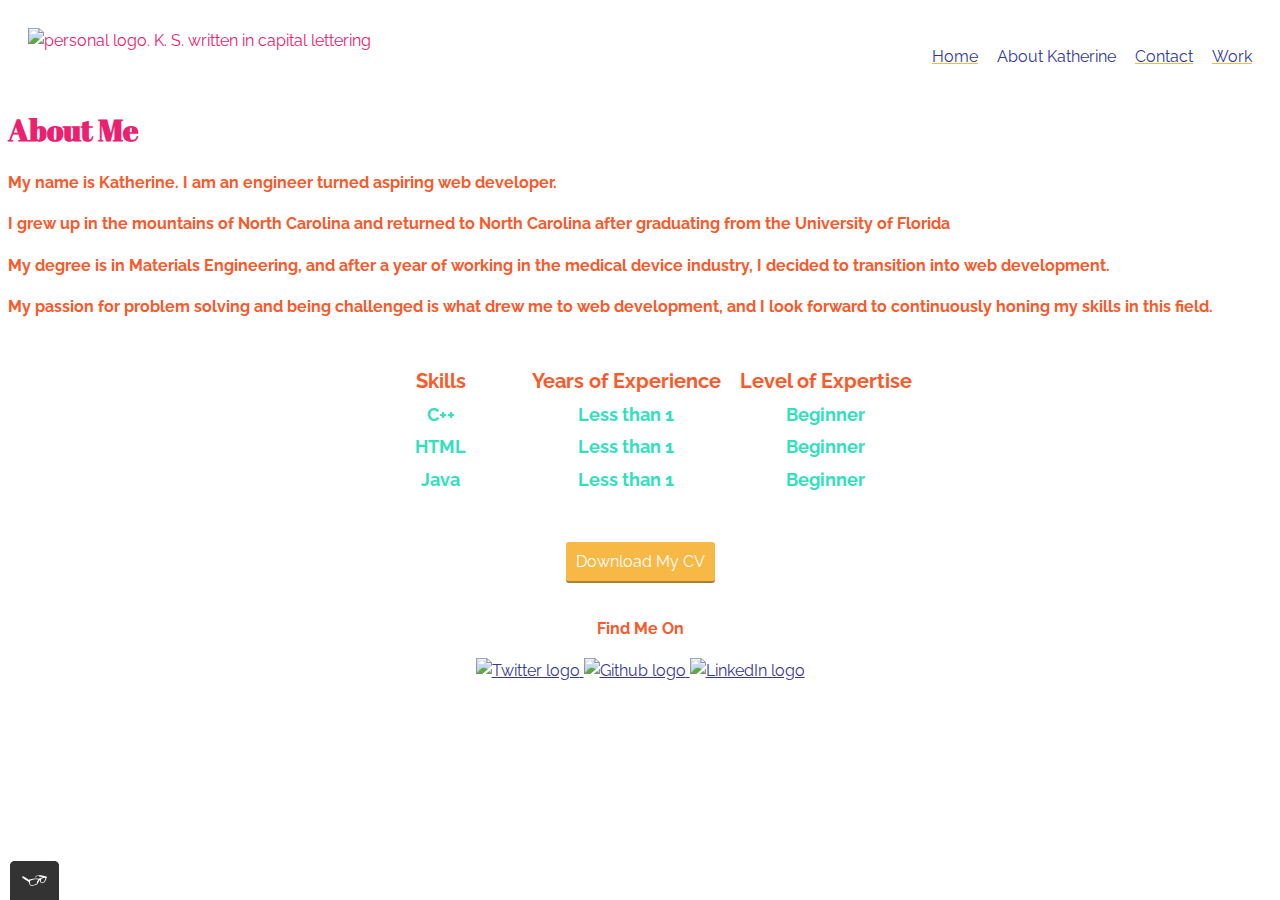
==== commit 98252eb2: "Updated Logo & Color. Added Social Media Links" ====
--- a/about.html
+++ b/about.html
@@ -1,38 +1,48 @@
 <!DOCTYPE html>
 <html>
-  <head>
-    <link rel="shortcut icon" type="image/png" href="img/favicon.png">
-    <title> About Katherine Santora</title>
-    <link rel="style" type="text/css" href="css/normalizecss.css">
-    <link rel="preconnect" href="https://fonts.gstatic.com">
-    <link href="https://fonts.googleapis.com/css2?family=Abril+Fatface&display=swap" rel="stylesheet">
-    <link rel="preconnect" href="https://fonts.gstatic.com">
-    <link href="https://fonts.googleapis.com/css2?family=Raleway&display=swap" rel="stylesheet">
-    <link rel="stylesheet" type="text/css" href="css/style.production.css">
-    <meta name="viewport" content="width=device-width, initial-scale=1">
-  </head>
+<head>
+  <link rel="shortcut icon" type="image/png" href="img/favicon.png">
+  <title> Katherine Santora </title>
+  <link rel="style" type="text/css" href="css/normalizecss.css">
+  <link rel="preconnect" href="https://fonts.gstatic.com">
+  <link href="https://fonts.googleapis.com/css2?family=Abril+Fatface&display=swap" rel="stylesheet">
+  <link rel="preconnect" href="https://fonts.gstatic.com">
+  <link href="https://fonts.googleapis.com/css2?family=Raleway&display=swap" rel="stylesheet">
+  <link rel="preconnect" href="https://fonts.gstatic.com">
+  <link href="https://fonts.googleapis.com/css2?family=Montserrat&display=swap" rel="stylesheet">
+  <link rel="stylesheet" type="text/css" href="css/style.production.css">
+  <meta name="viewport" content="width=device-width, initial-scale=1">
+  <meta charset="UTF-8">
+</head>
   <body>
     <header class="page-header">
-      <img src="img/logo.png" alt="personal logo. Katherine Santora written in capital lettering" class="page-header__item">
+      <img src="img/logo.svg" alt="personal logo. K. S. written in capital lettering" class="logo">
       <nav class="main-navigation page-header__item">
         <ul role="menubar" class="navigation-list">
           <li role="presentation">
-            <a href="index.html"role="menuitem" class="navigation-list__item">Home</a>
+            <a href="index.html" role="menuitem" class="navigation-list__item">Home</a>
           </li>
           <li role="presentation">
-            <a href="about.html" target="_blank"role="menuitem" class="navigation-list__item""navigation-list__item--active">About Katherine</a>
+            <a href="about.html" target="_blank" role="menuitem" class="navigation-list__item navigation-list__item--active">About Katherine</a>
           </li>
           <li role="presentation">
             <a href="contact.html" target="_blank" role="menuitem" class="navigation-list__item">Contact</a>
           </li>
           <li role="presentation">
-          <a href="work.html" target="_blank"role="menuitem" class="navigation-list__item" >Work</a>
+          <a href="work.html" target="_blank" role="menuitem" class="navigation-list__item" >Work</a>
           </li>
         </ul>
       </nav>
     </header>
+    <h1 id="about"> About Me </h1>
+    <div class="about-blurb">
+      <p>My name is Katherine. I am an engineer turned aspiring web developer.</p>
+      <p>I grew up in the mountains of North Carolina and returned to North Carolina after graduating from the University of Florida</p>
+      <p>My degree is in Materials Engineering, and after a year of working in the medical device industry, I decided to transition into web development.</p>
+      <p>My passion for problem solving and being challenged is what drew me to web development, and I look forward to continuously honing my skills in this field.</p>
+    </div>
+    <br>
     <div class="content">
-      <h1 id="about"> About Me </h1>
       <table class="content">
         <thead>
             <tr>
@@ -64,948 +74,18 @@
       <a href="files/cv.pdf" class="button" download target="_blank"> Download My CV </a><br>
     </div>
     <br>
-    <br>
-    <svg xmlns="http://www.w3.org/2000/svg" class="berlin-illustration" height="505" viewBox="0 0 700 505" xmlns:xlink="http://www.w3.org/1999/xlink">
-      <defs>
-          <polygon id="a" points=".06 231.917 .06 .929 688.717 .929 688.717 231.917" />
-      </defs>
-      <g fill="none" fill-rule="evenodd">
-        <g transform="translate(0 241)" class="cloud-front">
-        <path fill="#1A232C" d="M87.602,29 L87.602,28 C87.326,28.001 87.103,28.024 86.927,28.033 L86.979,29.031 L87.947,28.78 C85.741,20.282 78.041,14.002 68.852,14 C67.858,14 66.904,14.096 65.98,14.231 L66.125,15.22 L67.019,14.772 C62.626,6.015 53.567,0.001 43.102,0 C29.041,0.002 17.524,10.848 16.443,24.632 L17.44,24.71 L17.606,23.724 C16.803,23.589 15.969,23.5 15.102,23.5 C6.817,23.501 0.102,30.215 0.102,38.5 C0.102,46.785 6.817,53.499 15.102,53.5 L87.602,53.5 C94.644,53.499 100.351,47.792 100.352,40.75 C100.351,33.708 94.644,28.001 87.602,28 L87.602,30 C90.573,30 93.254,31.202 95.203,33.149 C97.15,35.097 98.351,37.778 98.352,40.75 C98.351,43.722 97.15,46.403 95.203,48.351 C93.254,50.298 90.573,51.5 87.602,51.5 L15.102,51.5 C11.509,51.5 8.265,50.046 5.909,47.692 C3.555,45.337 2.102,42.093 2.102,38.5 C2.102,34.907 3.555,31.663 5.909,29.308 C8.265,26.954 11.509,25.5 15.102,25.5 C15.831,25.5 16.553,25.575 17.273,25.697 C17.551,25.743 17.832,25.672 18.055,25.499 C18.277,25.325 18.414,25.07 18.436,24.789 C19.436,12.04 30.094,1.998 43.102,2 C52.786,1.999 61.163,7.564 65.231,15.669 C65.425,16.055 65.842,16.272 66.27,16.21 C67.132,16.084 67.988,16 68.852,16 C77.108,15.998 84.027,21.647 86.011,29.283 C86.13,29.741 86.557,30.054 87.031,30.03 C87.27,30.017 87.457,29.999 87.602,30 L87.602,29"
-            transform="translate(38 36)" />
-          </g>
-          <path fill="#B5CE6F" d="M646.484,484.382 C646.484,489.501 644.531,494.62 640.627,498.525 C636.722,502.43 631.603,504.382 626.484,504.382 L60.873,504.382 C55.754,504.382 50.636,502.43 46.731,498.525 C42.826,494.62 40.873,489.501 40.873,484.382 L40.873,471.917 L646.484,471.917 L646.484,484.382"
-          />
-          <polyline fill="#67C2E2" points="334.824 185.029 101.449 185.029 106.209 195.08 563.438 195.08 568.2 185.029 334.824 185.029" />
-          <path fill="#1A232C" d="M334.824,185.029 L334.824,184.029 L101.449,184.029 C101.104,184.029 100.788,184.203 100.604,184.494 C100.42,184.785 100.398,185.146 100.545,185.457 L105.306,195.508 C105.471,195.856 105.824,196.079 106.209,196.079 L563.438,196.079 C563.824,196.079 564.177,195.856 564.342,195.508 L569.104,185.457 C569.251,185.146 569.229,184.785 569.045,184.494 C568.861,184.203 568.544,184.029 568.2,184.029 L334.824,184.029 L334.824,186.029 L566.62,186.029 L562.806,194.08 L106.842,194.08 L103.029,186.029 L334.824,186.029 L334.824,185.029"
-          />
-          <polygon fill="#296997" points="114.416 218.974 560.222 218.974 560.222 195.08 114.416 195.08" />
-          <path fill="#1A232C" d="M560.222,218.974 L560.222,217.974 L115.416,217.974 L115.416,196.079 L559.222,196.079 L559.222,218.974 L560.222,218.974 L560.222,217.974 L560.222,218.974 L561.222,218.974 L561.222,195.08 C561.222,194.816 561.115,194.559 560.929,194.372 C560.742,194.186 560.485,194.08 560.222,194.08 L114.416,194.08 C114.152,194.08 113.895,194.186 113.708,194.372 C113.522,194.559 113.416,194.816 113.416,195.08 L113.416,218.974 C113.416,219.237 113.522,219.495 113.708,219.681 C113.895,219.867 114.152,219.974 114.416,219.974 L560.222,219.974 C560.485,219.974 560.742,219.867 560.929,219.681 C561.115,219.495 561.222,219.237 561.222,218.974 L560.222,218.974"
-          />
-          <polygon fill="#67C2E2" points="105.85 269.08 573.225 269.08 573.225 233.398 105.85 233.398" />
-          <path fill="#1A232C" d="M573.225,233.398 L573.225,232.398 L105.85,232.398 C105.587,232.398 105.329,232.505 105.143,232.691 C104.957,232.877 104.85,233.134 104.85,233.398 L104.85,269.08 C104.85,269.344 104.957,269.601 105.143,269.788 C105.329,269.974 105.587,270.08 105.85,270.08 L573.225,270.08 C573.488,270.08 573.745,269.974 573.932,269.788 C574.118,269.601 574.225,269.344 574.225,269.08 L574.225,233.398 C574.225,233.134 574.118,232.877 573.932,232.691 C573.745,232.505 573.488,232.398 573.225,232.398 L573.225,233.398 L572.225,233.398 L572.225,268.08 L106.85,268.08 L106.85,234.398 L573.225,234.398 L573.225,233.398 L572.225,233.398 L573.225,233.398"
-          />
-          <polygon fill="#296997" points="116.751 256.508 562.557 256.508 562.557 241.243 116.751 241.243" />
-          <path fill="#1A232C" d="M562.557,256.508 L562.557,255.508 L117.75,255.508 L117.75,242.243 L561.557,242.243 L561.557,256.508 L562.557,256.508 L562.557,255.508 L562.557,256.508 L563.557,256.508 L563.557,241.243 C563.557,240.979 563.45,240.722 563.264,240.535 C563.078,240.349 562.82,240.243 562.557,240.243 L116.75,240.243 C116.487,240.243 116.23,240.349 116.043,240.535 C115.857,240.722 115.751,240.979 115.751,241.243 L115.751,256.508 C115.751,256.771 115.857,257.029 116.043,257.215 C116.23,257.401 116.487,257.508 116.751,257.508 L562.557,257.508 C562.82,257.508 563.077,257.401 563.264,257.215 C563.45,257.029 563.557,256.771 563.557,256.508 L562.557,256.508"
-          />
-          <polygon fill="#67C2E2" points="158.07 218.974 518.563 218.974 518.563 211.858 158.07 211.858" />
-          <path fill="#1A232C" d="M518.563,211.858 L518.563,210.858 L158.07,210.858 C157.807,210.858 157.549,210.964 157.363,211.151 C157.177,211.337 157.07,211.594 157.07,211.858 L157.07,218.974 C157.07,219.237 157.177,219.495 157.363,219.681 C157.549,219.867 157.807,219.974 158.07,219.974 L518.563,219.974 C518.826,219.974 519.083,219.867 519.27,219.681 C519.456,219.495 519.562,219.237 519.562,218.974 L519.562,211.858 C519.562,211.594 519.456,211.337 519.27,211.151 C519.083,210.964 518.826,210.858 518.563,210.858 L518.563,211.858 L517.563,211.858 L517.563,217.974 L159.07,217.974 L159.07,212.858 L518.563,212.858 L518.563,211.858 L517.563,211.858 L518.563,211.858"
-          />
-          <polygon fill="#FBFDFC" points="186.438 211.858 490.194 211.858 490.194 204.741 186.438 204.741" />
-          <path fill="#1A232C" d="M490.194,204.741 L490.194,203.741 L186.438,203.741 C186.175,203.741 185.917,203.848 185.731,204.034 C185.545,204.221 185.438,204.478 185.438,204.741 L185.438,211.858 C185.438,212.121 185.545,212.379 185.731,212.565 C185.917,212.751 186.175,212.858 186.438,212.858 L490.194,212.858 C490.458,212.858 490.715,212.751 490.902,212.565 C491.088,212.379 491.194,212.121 491.194,211.858 L491.194,204.741 C491.194,204.478 491.088,204.221 490.902,204.034 C490.715,203.848 490.458,203.741 490.194,203.741 L490.194,204.741 L489.194,204.741 L489.194,210.858 L187.438,210.858 L187.438,205.741 L490.194,205.741 L490.194,204.741 L489.194,204.741 L490.194,204.741"
-          />
-          <polygon fill="#67C2E2" points="206.805 204.741 469.828 204.741 469.828 197.624 206.805 197.624" />
-          <path fill="#1A232C" d="M469.828,197.624 L469.828,196.624 L206.805,196.624 C206.541,196.624 206.284,196.731 206.098,196.917 C205.911,197.103 205.805,197.361 205.805,197.624 L205.805,204.741 C205.805,205.005 205.911,205.262 206.098,205.449 C206.284,205.635 206.541,205.741 206.805,205.741 L469.828,205.741 C470.091,205.741 470.349,205.635 470.535,205.449 C470.722,205.262 470.828,205.005 470.828,204.741 L470.828,197.624 C470.828,197.361 470.722,197.103 470.535,196.917 C470.349,196.731 470.091,196.624 469.828,196.624 L469.828,197.624 L468.828,197.624 L468.828,203.741 L207.805,203.741 L207.805,198.624 L469.828,198.624 L469.828,197.624 L468.828,197.624 L469.828,197.624"
-          />
-          <polygon fill="#FBFDFC" points="229.521 197.624 447.111 197.624 447.111 190.509 229.521 190.509" />
-          <path fill="#1A232C" d="M447.111,190.509 L447.111,189.509 L229.521,189.509 C229.258,189.509 229,189.616 228.814,189.802 C228.628,189.988 228.521,190.246 228.521,190.509 L228.521,197.624 C228.521,197.888 228.628,198.145 228.814,198.332 C229,198.518 229.258,198.624 229.521,198.624 L447.111,198.624 C447.375,198.624 447.632,198.518 447.818,198.332 C448.005,198.145 448.111,197.888 448.111,197.624 L448.111,190.509 C448.111,190.246 448.005,189.988 447.818,189.802 C447.632,189.616 447.375,189.509 447.111,189.509 L447.111,190.509 L446.111,190.509 L446.111,196.624 L230.521,196.624 L230.521,191.509 L447.111,191.509 L447.111,190.509 L446.111,190.509 L447.111,190.509"
-          />
-          <path fill="#67C2E2" d="M135.607,355.447 C135.163,337.766 134.264,313.326 133.648,297.387 C133.274,287.721 133.004,281.18 133.004,281.18 L108.722,281.18 C108.722,281.18 108.452,287.721 108.079,297.387 C107.462,313.326 106.563,337.766 106.119,355.447 C105.953,362.059 105.85,367.732 105.85,371.653 L105.85,371.654 C105.85,386.117 107.243,424.332 108.089,446.189 C108.457,455.706 108.722,462.126 108.722,462.126 L133.004,462.126 C133.004,462.126 133.269,455.706 133.637,446.189 C134.482,424.332 135.876,386.117 135.876,371.654 L135.876,371.653 C135.876,367.732 135.773,362.059 135.607,355.447"
-          />
-          <path fill="#428DAE" d="M133.648 297.387L108.079 297.387C108.452 287.721 108.722 281.18 108.722 281.18L133.004 281.18C133.004 281.18 133.274 287.721 133.648 297.387M135.876 371.654L105.85 371.654 105.85 371.653C105.85 367.732 105.953 362.059 106.119 355.447L135.607 355.447C135.773 362.059 135.876 367.732 135.876 371.653L135.876 371.654M133.004 462.126L108.722 462.126C108.722 462.126 108.457 455.706 108.089 446.189L133.637 446.189C133.269 455.706 133.004 462.126 133.004 462.126"
-          />
-          <path fill="#1A232C" d="M109.612,461.199 L132.114,461.199 C132.447,453.007 134.949,390.886 134.949,371.653 C134.949,352.42 132.447,290.299 132.114,282.108 L109.612,282.108 C109.279,290.299 106.778,352.42 106.778,371.653 C106.778,390.886 109.279,453.007 109.612,461.199 Z M133.895,463.054 L107.832,463.054 L107.794,462.164 C107.766,461.466 104.922,392.193 104.922,371.653 C104.922,351.114 107.766,281.839 107.794,281.142 L107.832,280.252 L133.895,280.252 L133.931,281.142 C133.96,281.839 136.804,351.114 136.804,371.653 C136.804,392.193 133.96,461.466 133.931,462.164 L133.895,463.054 L133.895,463.054 Z"
-          />
-          <path fill="#1A232C" d="M111.638 281.18L111.638 462.126C111.638 462.679 112.086 463.126 112.638 463.126 113.19 463.126 113.638 462.679 113.638 462.126L113.638 281.18C113.638 280.628 113.19 280.18 112.638 280.18 112.086 280.18 111.638 280.628 111.638 281.18M119.863 281.18L119.863 462.126C119.863 462.679 120.311 463.126 120.863 463.126 121.416 463.126 121.863 462.679 121.863 462.126L121.863 281.18C121.863 280.628 121.416 280.18 120.863 280.18 120.311 280.18 119.863 280.628 119.863 281.18M128.088 281.18L128.088 462.126C128.088 462.679 128.536 463.126 129.088 463.126 129.64 463.126 130.088 462.679 130.088 462.126L130.088 281.18C130.088 280.628 129.64 280.18 129.088 280.18 128.536 280.18 128.088 280.628 128.088 281.18"
-          />
-          <path fill="#296997" d="M136.79,277.265 C136.79,279.418 134.675,281.18 132.09,281.18 L109.636,281.18 C107.051,281.18 104.936,279.418 104.936,277.265 C104.936,275.111 107.051,273.349 109.636,273.349 L132.09,273.349 C134.675,273.349 136.79,275.111 136.79,277.265"
-          />
-          <path fill="#1A232C" d="M136.79,277.265 L135.79,277.265 C135.789,278.005 135.433,278.704 134.769,279.262 C134.109,279.814 133.155,280.181 132.09,280.18 L109.636,280.18 C108.571,280.181 107.617,279.814 106.956,279.262 C106.293,278.704 105.936,278.005 105.936,277.265 C105.936,276.524 106.293,275.825 106.957,275.267 C107.617,274.715 108.571,274.348 109.636,274.349 L132.09,274.349 C133.155,274.348 134.109,274.716 134.769,275.267 C135.433,275.825 135.789,276.524 135.79,277.265 L137.79,277.265 C137.791,275.851 137.09,274.593 136.049,273.731 C135.006,272.863 133.61,272.35 132.09,272.349 L109.636,272.349 C108.116,272.35 106.72,272.863 105.676,273.731 C104.636,274.593 103.935,275.851 103.936,277.265 C103.935,278.678 104.636,279.937 105.677,280.798 C106.72,281.666 108.116,282.179 109.636,282.18 L132.09,282.18 C133.61,282.179 135.006,281.666 136.049,280.798 C137.09,279.937 137.791,278.678 137.79,277.265 L136.79,277.265"
-          />
-          <path fill="#296997" d="M140.775,467.217 C140.775,469.803 138.661,471.917 136.076,471.917 L105.65,471.917 C103.065,471.917 100.951,469.803 100.951,467.217 L100.951,466.825 C100.951,464.241 103.065,462.126 105.65,462.126 L136.076,462.126 C138.661,462.126 140.775,464.241 140.775,466.825 L140.775,467.217"
-          />
-          <path fill="#1A232C" d="M140.775,467.217 L139.775,467.217 C139.775,468.235 139.361,469.155 138.688,469.83 C138.013,470.503 137.093,470.917 136.076,470.917 L105.65,470.917 C104.633,470.917 103.713,470.504 103.038,469.83 C102.365,469.155 101.951,468.235 101.951,467.217 L101.951,466.825 C101.951,465.808 102.365,464.889 103.038,464.214 C103.713,463.54 104.633,463.127 105.65,463.126 L136.076,463.126 C137.093,463.127 138.013,463.54 138.688,464.214 C139.362,464.889 139.775,465.808 139.775,466.825 L139.775,467.217 L141.775,467.217 L141.775,466.825 C141.772,463.684 139.217,461.13 136.076,461.126 L105.65,461.126 C102.509,461.13 99.955,463.684 99.951,466.825 L99.951,467.217 C99.954,470.36 102.509,472.914 105.65,472.917 L136.076,472.917 C139.217,472.914 141.772,470.36 141.775,467.217 L140.775,467.217"
-          />
-          <path fill="#296997" d="M136.79,458.208 C136.79,460.363 134.675,462.126 132.09,462.126 L109.636,462.126 C107.051,462.126 104.936,460.363 104.936,458.208 C104.936,456.057 107.051,454.292 109.636,454.292 L132.09,454.292 C134.675,454.292 136.79,456.057 136.79,458.208"
-          />
-          <path fill="#1A232C" d="M136.79,458.208 L135.79,458.208 C135.789,458.949 135.432,459.649 134.769,460.207 C134.108,460.76 133.154,461.128 132.09,461.126 L109.636,461.126 C108.572,461.128 107.617,460.76 106.957,460.207 C106.293,459.649 105.936,458.949 105.936,458.208 C105.936,457.47 106.293,456.77 106.957,456.212 C107.617,455.659 108.572,455.291 109.636,455.292 L132.09,455.292 C133.154,455.291 134.108,455.659 134.769,456.212 C135.433,456.77 135.789,457.47 135.79,458.208 L137.79,458.208 C137.791,456.796 137.09,455.538 136.05,454.675 C135.006,453.808 133.61,453.294 132.09,453.292 L109.636,453.292 C108.115,453.294 106.719,453.808 105.676,454.675 C104.636,455.538 103.935,456.796 103.936,458.208 C103.935,459.622 104.636,460.881 105.676,461.743 C106.72,462.611 108.116,463.125 109.636,463.126 L132.09,463.126 C133.61,463.125 135.006,462.611 136.05,461.743 C137.09,460.881 137.791,459.622 137.79,458.208 L136.79,458.208"
-          />
-          <path fill="#67C2E2" d="M572.471,355.447 C572.025,337.766 571.126,313.326 570.51,297.387 C570.137,287.721 569.867,281.18 569.867,281.18 L545.585,281.18 C545.585,281.18 545.315,287.721 544.942,297.387 C544.326,313.326 543.427,337.766 542.981,355.447 C542.815,362.059 542.713,367.732 542.713,371.653 L542.713,371.654 C542.713,386.117 544.107,424.332 544.952,446.189 C545.32,455.706 545.585,462.126 545.585,462.126 L569.867,462.126 C569.867,462.126 570.132,455.706 570.499,446.189 C571.346,424.332 572.739,386.117 572.739,371.654 L572.739,371.653 C572.739,367.732 572.637,362.059 572.471,355.447"
-          />
-          <path fill="#428DAE" d="M569.582 297.387L566.951 297.387 566.951 282.108 568.977 282.108C569.063 284.206 569.29 289.841 569.582 297.387M564.951 297.387L545.871 297.387C546.162 289.841 546.39 284.206 546.476 282.108L564.951 282.108 564.951 297.387M571.8 369.187L566.951 369.187 566.951 356.265 571.562 356.265C571.685 361.272 571.771 365.701 571.8 369.187M564.951 369.187L543.653 369.187C543.684 365.512 543.777 360.79 543.912 355.447L553.551 355.447 553.551 356.265 564.951 356.265 564.951 369.187"
-          />
-          <path fill="#1A232C" d="M546.476,461.199 L568.977,461.199 C569.31,453.007 571.812,390.886 571.812,371.653 C571.812,352.42 569.31,290.299 568.977,282.108 L546.476,282.108 C546.142,290.299 543.642,352.42 543.642,371.653 C543.642,390.886 546.142,453.007 546.476,461.199 M570.758,463.054 L544.694,463.054 L544.658,462.164 C544.629,461.466 541.785,392.193 541.785,371.653 C541.785,351.114 544.629,281.839 544.658,281.142 L544.694,280.252 L570.758,280.252 L570.795,281.142 C570.823,281.839 573.667,351.114 573.667,371.653 C573.667,392.193 570.823,461.466 570.795,462.164 L570.758,463.054"
-          />
-          <path fill="#1A232C" d="M548.501 281.18L548.501 462.126C548.501 462.679 548.949 463.126 549.501 463.126 550.053 463.126 550.501 462.679 550.501 462.126L550.501 281.18C550.501 280.628 550.053 280.18 549.501 280.18 548.949 280.18 548.501 280.628 548.501 281.18M556.727 281.18L556.727 462.126C556.727 462.679 557.174 463.126 557.727 463.126 558.279 463.126 558.727 462.679 558.727 462.126L558.727 281.18C558.727 280.628 558.279 280.18 557.727 280.18 557.174 280.18 556.727 280.628 556.727 281.18M564.951 281.18L564.951 462.126C564.951 462.679 565.399 463.126 565.951 463.126 566.503 463.126 566.951 462.679 566.951 462.126L566.951 281.18C566.951 280.628 566.503 280.18 565.951 280.18 565.399 280.18 564.951 280.628 564.951 281.18"
-          />
-          <path fill="#296997" d="M573.653,277.265 C573.653,279.418 571.537,281.18 568.953,281.18 L546.499,281.18 C543.915,281.18 541.799,279.418 541.799,277.265 C541.799,275.111 543.915,273.349 546.499,273.349 L568.953,273.349 C571.537,273.349 573.653,275.111 573.653,277.265"
-          />
-          <path fill="#1A232C" d="M573.653,277.265 L572.653,277.265 C572.653,278.005 572.296,278.704 571.632,279.262 C570.972,279.814 570.017,280.181 568.953,280.18 L546.499,280.18 C545.435,280.181 544.48,279.814 543.82,279.262 C543.156,278.704 542.8,278.005 542.799,277.265 C542.8,276.525 543.156,275.825 543.82,275.267 C544.481,274.715 545.435,274.348 546.499,274.349 L568.953,274.349 C570.017,274.348 570.972,274.715 571.632,275.267 C572.296,275.825 572.653,276.525 572.653,277.265 L574.653,277.265 C574.654,275.851 573.953,274.593 572.912,273.731 C571.869,272.863 570.473,272.35 568.953,272.349 L546.499,272.349 C544.979,272.35 543.583,272.863 542.54,273.731 C541.499,274.593 540.798,275.851 540.799,277.265 C540.798,278.679 541.499,279.937 542.54,280.798 C543.583,281.666 544.979,282.179 546.499,282.18 L568.953,282.18 C570.473,282.179 571.869,281.666 572.912,280.798 C573.953,279.937 574.654,278.679 574.653,277.265 L573.653,277.265"
-          />
-          <path fill="#296997" d="M577.639,467.217 C577.639,469.803 575.524,471.917 572.938,471.917 L542.514,471.917 C539.929,471.917 537.813,469.803 537.813,467.217 L537.813,466.825 C537.813,464.241 539.929,462.126 542.514,462.126 L572.938,462.126 C575.524,462.126 577.639,464.241 577.639,466.825 L577.639,467.217"
-          />
-          <path fill="#1A232C" d="M577.639,467.217 L576.639,467.217 C576.638,468.235 576.225,469.155 575.551,469.83 C574.876,470.503 573.956,470.917 572.938,470.917 L542.514,470.917 C541.497,470.917 540.576,470.503 539.901,469.83 C539.227,469.155 538.814,468.234 538.813,467.217 L538.813,466.825 C538.814,465.808 539.227,464.889 539.901,464.214 C540.576,463.54 541.497,463.127 542.514,463.126 L572.938,463.126 C573.956,463.127 574.876,463.54 575.551,464.214 C576.225,464.888 576.638,465.808 576.639,466.825 L576.639,467.217 L578.639,467.217 L578.639,466.825 C578.635,463.684 576.081,461.13 572.938,461.126 L542.514,461.126 C539.372,461.13 536.817,463.684 536.813,466.825 L536.813,467.217 C536.817,470.36 539.372,472.914 542.514,472.917 L572.938,472.917 C576.081,472.914 578.635,470.359 578.639,467.217 L577.639,467.217"
-          />
-          <path fill="#296997" d="M573.653,458.208 C573.653,460.363 571.537,462.126 568.953,462.126 L546.499,462.126 C543.915,462.126 541.799,460.363 541.799,458.208 C541.799,456.057 543.915,454.292 546.499,454.292 L568.953,454.292 C571.537,454.292 573.653,456.057 573.653,458.208"
-          />
-          <path fill="#1A232C" d="M573.653,458.208 L572.653,458.208 C572.653,458.949 572.296,459.649 571.632,460.207 C570.971,460.76 570.017,461.128 568.953,461.126 L546.499,461.126 C545.435,461.128 544.481,460.76 543.82,460.207 C543.157,459.649 542.799,458.949 542.799,458.208 C542.799,457.47 543.156,456.77 543.82,456.212 C544.481,455.659 545.435,455.291 546.499,455.292 L568.953,455.292 C570.017,455.291 570.971,455.659 571.632,456.212 C572.296,456.77 572.653,457.47 572.653,458.208 L574.653,458.208 C574.654,456.796 573.953,455.538 572.912,454.675 C571.869,453.808 570.473,453.294 568.953,453.292 L546.499,453.292 C544.979,453.294 543.583,453.808 542.54,454.675 C541.499,455.538 540.798,456.796 540.799,458.208 C540.798,459.622 541.499,460.881 542.54,461.743 C543.583,462.611 544.979,463.125 546.499,463.126 L568.953,463.126 C570.473,463.125 571.869,462.611 572.912,461.743 C573.953,460.881 574.654,459.622 574.653,458.208 L573.653,458.208"
-          />
-          <path fill="#67C2E2" d="M485.098,355.447 C484.654,337.766 483.753,313.326 483.137,297.387 C482.764,287.721 482.494,281.18 482.494,281.18 L458.213,281.18 C458.213,281.18 457.942,287.721 457.569,297.387 C456.953,313.326 456.055,337.766 455.608,355.447 C455.443,362.059 455.34,367.732 455.34,371.653 L455.34,371.654 C455.34,386.117 456.733,424.332 457.58,446.189 C457.948,455.706 458.213,462.126 458.213,462.126 L482.494,462.126 C482.494,462.126 482.759,455.706 483.126,446.189 C483.973,424.332 485.366,386.117 485.366,371.654 L485.366,371.653 C485.366,367.732 485.265,362.059 485.098,355.447"
-          />
-          <path fill="#428DAE" d="M483.137 297.387L457.569 297.387C457.942 287.721 458.213 281.18 458.213 281.18L482.494 281.18C482.494 281.18 482.764 287.721 483.137 297.387M485.355 369.187L455.351 369.187C455.382 365.502 455.475 360.78 455.608 355.447L485.098 355.447C485.232 360.78 485.325 365.502 485.355 369.187"
-          />
-          <path fill="#1A232C" d="M459.103,461.199 L481.605,461.199 C481.938,453.007 484.439,390.886 484.439,371.653 C484.439,352.42 481.938,290.299 481.605,282.108 L459.103,282.108 C458.769,290.299 456.268,352.42 456.268,371.653 C456.268,390.886 458.769,453.007 459.103,461.199 Z M483.386,463.054 L457.321,463.054 L457.285,462.164 C457.256,461.466 454.412,392.193 454.412,371.653 C454.412,351.114 457.256,281.839 457.285,281.142 L457.321,280.252 L483.386,280.252 L483.422,281.142 C483.45,281.839 486.294,351.114 486.294,371.653 C486.294,392.193 483.45,461.466 483.422,462.164 L483.386,463.054 L483.386,463.054 Z"
-          />
-          <path fill="#1A232C" d="M461.128 281.18L461.128 462.126C461.128 462.679 461.576 463.126 462.128 463.126 462.68 463.126 463.128 462.679 463.128 462.126L463.128 281.18C463.128 280.628 462.68 280.18 462.128 280.18 461.576 280.18 461.128 280.628 461.128 281.18M469.354 281.18L469.354 462.126C469.354 462.679 469.801 463.126 470.354 463.126 470.906 463.126 471.354 462.679 471.354 462.126L471.354 281.18C471.354 280.628 470.906 280.18 470.354 280.18 469.801 280.18 469.354 280.628 469.354 281.18M477.578 281.18L477.578 462.126C477.578 462.679 478.026 463.126 478.578 463.126 479.13 463.126 479.578 462.679 479.578 462.126L479.578 281.18C479.578 280.628 479.13 280.18 478.578 280.18 478.026 280.18 477.578 280.628 477.578 281.18"
-          />
-          <path fill="#296997" d="M486.281,277.265 C486.281,279.418 484.164,281.18 481.58,281.18 L459.126,281.18 C456.542,281.18 454.426,279.418 454.426,277.265 C454.426,275.111 456.542,273.349 459.126,273.349 L481.58,273.349 C484.164,273.349 486.281,275.111 486.281,277.265"
-          />
-          <path fill="#1A232C" d="M486.281,277.265 L485.281,277.265 C485.281,278.005 484.924,278.704 484.26,279.262 C483.599,279.814 482.644,280.181 481.58,280.18 L459.126,280.18 C458.062,280.181 457.107,279.814 456.447,279.262 C455.783,278.704 455.427,278.005 455.426,277.265 C455.427,276.525 455.783,275.825 456.447,275.267 C457.108,274.715 458.062,274.348 459.126,274.349 L481.58,274.349 C482.644,274.348 483.599,274.716 484.26,275.268 C484.924,275.825 485.281,276.525 485.281,277.265 L487.281,277.265 C487.282,275.851 486.58,274.593 485.54,273.731 C484.496,272.863 483.1,272.35 481.58,272.349 L459.126,272.349 C457.606,272.35 456.21,272.863 455.167,273.731 C454.126,274.593 453.425,275.851 453.426,277.265 C453.425,278.679 454.126,279.937 455.167,280.798 C456.21,281.666 457.606,282.179 459.126,282.18 L481.58,282.18 C483.1,282.179 484.496,281.666 485.54,280.799 C486.58,279.937 487.282,278.679 487.281,277.265 L486.281,277.265"
-          />
-          <path fill="#296997" d="M490.266,467.217 C490.266,469.803 488.151,471.917 485.565,471.917 L455.141,471.917 C452.556,471.917 450.44,469.803 450.44,467.217 L450.44,466.825 C450.44,464.241 452.556,462.126 455.141,462.126 L485.565,462.126 C488.151,462.126 490.266,464.241 490.266,466.825 L490.266,467.217"
-          />
-          <path fill="#1A232C" d="M490.266,467.217 L489.266,467.217 C489.265,468.235 488.852,469.155 488.178,469.83 C487.503,470.503 486.583,470.917 485.565,470.917 L455.141,470.917 C454.124,470.917 453.203,470.503 452.528,469.83 C451.854,469.155 451.441,468.234 451.44,467.217 L451.44,466.825 C451.441,465.808 451.854,464.889 452.528,464.214 C453.203,463.54 454.124,463.127 455.141,463.126 L485.565,463.126 C486.583,463.127 487.503,463.54 488.178,464.214 C488.852,464.888 489.265,465.808 489.266,466.825 L489.266,467.217 L491.266,467.217 L491.266,466.825 C491.262,463.684 488.708,461.13 485.565,461.126 L455.141,461.126 C451.999,461.13 449.444,463.684 449.44,466.825 L449.44,467.217 C449.444,470.36 451.999,472.914 455.141,472.917 L485.565,472.917 C488.708,472.914 491.262,470.359 491.266,467.217 L490.266,467.217"
-          />
-          <path fill="#296997" d="M486.281,458.208 C486.281,460.363 484.164,462.126 481.58,462.126 L459.126,462.126 C456.542,462.126 454.426,460.363 454.426,458.208 C454.426,456.057 456.542,454.292 459.126,454.292 L481.58,454.292 C484.164,454.292 486.281,456.057 486.281,458.208"
-          />
-          <path fill="#1A232C" d="M486.281,458.208 L485.281,458.208 C485.281,458.949 484.923,459.649 484.26,460.207 C483.599,460.76 482.644,461.128 481.58,461.126 L459.126,461.126 C458.062,461.128 457.108,460.76 456.447,460.207 C455.784,459.649 455.427,458.949 455.426,458.208 C455.426,457.47 455.783,456.77 456.447,456.212 C457.108,455.659 458.062,455.291 459.126,455.292 L481.58,455.292 C482.644,455.291 483.598,455.659 484.26,456.212 C484.924,456.77 485.281,457.47 485.281,458.208 L487.281,458.208 C487.282,456.795 486.58,455.538 485.54,454.675 C484.496,453.808 483.1,453.294 481.58,453.292 L459.126,453.292 C457.606,453.294 456.21,453.808 455.167,454.675 C454.126,455.538 453.425,456.796 453.426,458.208 C453.425,459.622 454.126,460.881 455.167,461.743 C456.21,462.611 457.606,463.125 459.126,463.126 L481.58,463.126 C483.1,463.125 484.496,462.611 485.54,461.743 C486.581,460.881 487.282,459.622 487.281,458.208 L486.281,458.208"
-          />
-          <path fill="#67C2E2" d="M397.726,354.466 C397.28,336.787 396.381,312.346 395.765,296.407 C395.392,286.742 395.122,280.2 395.122,280.2 L370.84,280.2 C370.84,280.2 370.57,286.742 370.197,296.407 C369.581,312.346 368.682,336.787 368.236,354.466 C368.07,361.078 367.968,366.751 367.968,370.672 L367.968,370.673 C367.968,385.136 369.361,423.352 370.207,445.208 C370.575,454.726 370.84,461.146 370.84,461.146 L395.122,461.146 C395.122,461.146 395.386,454.726 395.754,445.208 C396.601,423.352 397.994,385.136 397.994,370.673 L397.994,370.672 C397.994,366.751 397.892,361.078 397.726,354.466"
-          />
-          <path fill="#428DAE" d="M394.837 296.407L392.206 296.407 392.206 281.127 394.233 281.127C394.318 283.225 394.545 288.861 394.837 296.407L394.837 296.407zM383.981 296.407L390.206 296.407 390.206 281.127 383.981 281.127 383.981 296.407zM375.756 296.407L381.98 296.407 381.98 281.127 375.756 281.127 375.756 296.407zM373.756 296.407L371.126 296.407C371.417 288.861 371.645 283.225 371.73 281.127L373.756 281.127 373.756 296.407 373.756 296.407zM397.062 369.187L392.206 369.187 392.206 354.466 396.796 354.466C396.943 360.298 397.041 365.389 397.062 369.187L397.062 369.187zM383.981 369.187L390.206 369.187 390.206 354.466 383.981 354.466 383.981 369.187zM375.756 369.187L381.98 369.187 381.98 354.466 375.756 354.466 375.756 369.187zM373.756 369.187L368.9 369.187C368.921 365.389 369.019 360.298 369.166 354.466L373.756 354.466 373.756 369.187 373.756 369.187z"
-          />
-          <path fill="#1A232C" d="M371.73,460.218 L394.233,460.218 C394.565,452.027 397.066,389.906 397.066,370.672 C397.066,351.44 394.565,289.319 394.233,281.127 L371.73,281.127 C371.397,289.319 368.895,351.44 368.895,370.672 C368.895,389.906 371.397,452.027 371.73,460.218 M396.013,462.074 L369.949,462.074 L369.912,461.184 C369.884,460.486 367.04,391.212 367.04,370.672 C367.04,350.133 369.884,280.859 369.912,280.162 L369.949,279.272 L396.013,279.272 L396.05,280.162 C396.078,280.859 398.922,350.133 398.922,370.672 C398.922,391.212 396.078,460.486 396.05,461.184 L396.013,462.074"
-          />
-          <path fill="#1A232C" d="M373.756 280.2L373.756 461.146C373.756 461.698 374.203 462.146 374.756 462.146 375.308 462.146 375.756 461.698 375.756 461.146L375.756 280.2C375.756 279.647 375.308 279.2 374.756 279.2 374.203 279.2 373.756 279.647 373.756 280.2M381.98 280.2L381.98 461.146C381.98 461.698 382.428 462.146 382.98 462.146 383.533 462.146 383.981 461.698 383.981 461.146L383.981 280.2C383.981 279.647 383.533 279.2 382.98 279.2 382.428 279.2 381.98 279.647 381.98 280.2M390.206 280.2L390.206 461.146C390.206 461.698 390.654 462.146 391.206 462.146 391.758 462.146 392.206 461.698 392.206 461.146L392.206 280.2C392.206 279.647 391.758 279.2 391.206 279.2 390.654 279.2 390.206 279.647 390.206 280.2"
-          />
-          <path fill="#296997" d="M398.908,276.285 C398.908,278.439 396.792,280.2 394.208,280.2 L371.754,280.2 C369.17,280.2 367.053,278.439 367.053,276.285 C367.053,274.13 369.17,272.369 371.754,272.369 L394.208,272.369 C396.792,272.369 398.908,274.13 398.908,276.285"
-          />
-          <path fill="#1A232C" d="M398.908,276.285 L397.908,276.285 C397.907,277.025 397.551,277.724 396.887,278.281 C396.227,278.833 395.272,279.201 394.208,279.2 L371.754,279.2 C370.69,279.201 369.735,278.833 369.074,278.281 C368.41,277.724 368.053,277.025 368.053,276.285 C368.053,275.544 368.41,274.845 369.074,274.287 C369.735,273.735 370.69,273.367 371.754,273.369 L394.208,273.369 C395.272,273.367 396.227,273.735 396.887,274.287 C397.551,274.844 397.907,275.544 397.908,276.285 L399.908,276.285 C399.909,274.871 399.208,273.612 398.167,272.75 C397.124,271.883 395.728,271.37 394.208,271.369 L371.754,271.369 C370.234,271.37 368.838,271.883 367.794,272.75 C366.754,273.612 366.052,274.871 366.053,276.285 C366.052,277.699 366.754,278.957 367.795,279.818 C368.838,280.686 370.234,281.198 371.754,281.2 L394.208,281.2 C395.728,281.198 397.123,280.686 398.167,279.818 C399.208,278.957 399.909,277.698 399.908,276.285 L398.908,276.285"
-          />
-          <path fill="#296997" d="M402.894,466.237 C402.894,468.823 400.779,470.937 398.193,470.937 L367.768,470.937 C365.183,470.937 363.068,468.823 363.068,466.237 L363.068,465.844 C363.068,463.26 365.183,461.146 367.768,461.146 L398.193,461.146 C400.779,461.146 402.894,463.26 402.894,465.844 L402.894,466.237"
-          />
-          <path fill="#1A232C" d="M402.894,466.237 L401.894,466.237 C401.893,467.254 401.48,468.174 400.806,468.849 C400.131,469.523 399.211,469.937 398.193,469.937 L367.768,469.937 C366.751,469.937 365.831,469.523 365.156,468.849 C364.482,468.174 364.069,467.254 364.068,466.237 L364.068,465.844 C364.069,464.828 364.482,463.908 365.156,463.233 C365.831,462.56 366.751,462.146 367.768,462.146 L398.193,462.146 C399.211,462.146 400.131,462.56 400.806,463.233 C401.48,463.908 401.893,464.828 401.894,465.844 L401.894,466.237 L403.894,466.237 L403.894,465.844 C403.89,462.703 401.336,460.15 398.193,460.146 L367.768,460.146 C364.626,460.15 362.072,462.703 362.068,465.844 L362.068,466.237 C362.072,469.379 364.626,471.933 367.768,471.937 L398.193,471.937 C401.336,471.933 403.89,469.379 403.894,466.237 L402.894,466.237"
-          />
-          <path fill="#296997" d="M398.908,457.228 C398.908,459.382 396.792,461.146 394.208,461.146 L371.754,461.146 C369.17,461.146 367.053,459.382 367.053,457.228 C367.053,455.077 369.17,453.312 371.754,453.312 L394.208,453.312 C396.792,453.312 398.908,455.077 398.908,457.228"
-          />
-          <path fill="#1A232C" d="M398.908,457.228 L397.908,457.228 C397.908,457.968 397.55,458.669 396.887,459.226 C396.226,459.779 395.272,460.147 394.208,460.146 L371.754,460.146 C370.69,460.147 369.736,459.779 369.074,459.226 C368.411,458.668 368.053,457.968 368.053,457.228 C368.053,456.489 368.41,455.789 369.074,455.231 C369.736,454.679 370.69,454.311 371.754,454.312 L394.208,454.312 C395.272,454.311 396.226,454.679 396.887,455.231 C397.551,455.789 397.908,456.489 397.908,457.228 L399.908,457.228 C399.909,455.815 399.208,454.557 398.167,453.695 C397.124,452.827 395.728,452.313 394.208,452.312 L371.754,452.312 C370.234,452.313 368.838,452.827 367.794,453.695 C366.754,454.557 366.052,455.815 366.053,457.228 C366.052,458.642 366.753,459.901 367.794,460.763 C368.838,461.631 370.234,462.145 371.754,462.146 L394.208,462.146 C395.728,462.145 397.124,461.631 398.167,460.763 C399.208,459.9 399.909,458.642 399.908,457.228 L398.908,457.228"
-          />
-          <path fill="#67C2E2" d="M310.353,354.466 C309.908,336.787 309.009,312.346 308.393,296.407 C308.019,286.742 307.75,280.2 307.75,280.2 L283.467,280.2 C283.467,280.2 283.198,286.742 282.824,296.407 C282.208,312.346 281.309,336.787 280.864,354.466 C280.698,361.078 280.596,366.751 280.596,370.672 L280.596,370.673 C280.596,385.136 281.989,423.352 282.834,445.208 C283.202,454.726 283.467,461.146 283.467,461.146 L307.75,461.146 C307.75,461.146 308.014,454.726 308.382,445.208 C309.228,423.352 310.622,385.136 310.622,370.673 L310.622,370.672 C310.622,366.751 310.518,361.078 310.353,354.466"
-          />
-          <path fill="#428DAE" d="M308.393 296.407L282.824 296.407C283.198 286.742 283.467 280.2 283.467 280.2L307.75 280.2C307.75 280.2 308.019 286.742 308.393 296.407M310.617 369.187L280.6 369.187C280.621 365.377 280.718 360.285 280.864 354.466L310.353 354.466C310.498 360.285 310.596 365.377 310.617 369.187"
-          />
-          <path fill="#1A232C" d="M284.357,460.218 L306.86,460.218 C307.193,452.027 309.694,389.906 309.694,370.672 C309.694,351.44 307.193,289.319 306.86,281.127 L284.357,281.127 C284.024,289.319 281.523,351.44 281.523,370.672 C281.523,389.906 284.024,452.027 284.357,460.218 Z M308.639,462.074 L282.576,462.074 L282.54,461.184 C282.511,460.486 279.668,391.212 279.668,370.672 C279.668,350.133 282.511,280.859 282.54,280.162 L282.576,279.272 L308.639,279.272 L308.677,280.162 C308.706,280.859 311.549,350.133 311.549,370.672 C311.549,391.212 308.706,460.486 308.677,461.184 L308.639,462.074 L308.639,462.074 Z"
-          />
-          <path fill="#1A232C" d="M286.383 280.2L286.383 461.146C286.383 461.698 286.831 462.146 287.383 462.146 287.936 462.146 288.383 461.698 288.383 461.146L288.383 280.2C288.383 279.647 287.936 279.2 287.383 279.2 286.831 279.2 286.383 279.647 286.383 280.2M294.608 280.2L294.608 461.146C294.608 461.698 295.056 462.146 295.608 462.146 296.161 462.146 296.608 461.698 296.608 461.146L296.608 280.2C296.608 279.647 296.161 279.2 295.608 279.2 295.056 279.2 294.608 279.647 294.608 280.2M302.834 280.2L302.834 461.146C302.834 461.698 303.281 462.146 303.834 462.146 304.386 462.146 304.834 461.698 304.834 461.146L304.834 280.2C304.834 279.647 304.386 279.2 303.834 279.2 303.281 279.2 302.834 279.647 302.834 280.2"
-          />
-          <path fill="#296997" d="M311.535,276.285 C311.535,278.439 309.42,280.2 306.836,280.2 L284.381,280.2 C281.797,280.2 279.681,278.439 279.681,276.285 C279.681,274.13 281.797,272.369 284.381,272.369 L306.836,272.369 C309.42,272.369 311.535,274.13 311.535,276.285"
-          />
-          <path fill="#1A232C" d="M311.535,276.285 L310.535,276.285 C310.534,277.025 310.177,277.724 309.514,278.282 C308.854,278.833 307.901,279.201 306.836,279.2 L284.381,279.2 C283.316,279.201 282.362,278.833 281.702,278.281 C281.038,277.724 280.681,277.025 280.681,276.285 C280.681,275.544 281.038,274.844 281.702,274.287 C282.362,273.735 283.317,273.367 284.381,273.369 L306.836,273.369 C307.9,273.367 308.854,273.735 309.514,274.287 C310.177,274.844 310.534,275.544 310.535,276.285 L312.535,276.285 C312.535,274.871 311.835,273.613 310.795,272.75 C309.751,271.883 308.356,271.37 306.836,271.369 L284.381,271.369 C282.861,271.37 281.465,271.883 280.422,272.75 C279.381,273.612 278.68,274.871 278.681,276.285 C278.68,277.698 279.381,278.957 280.422,279.818 C281.465,280.686 282.861,281.198 284.381,281.2 L306.836,281.2 C308.356,281.198 309.751,280.685 310.794,279.818 C311.835,278.956 312.535,277.698 312.535,276.285 L311.535,276.285"
-          />
-          <path fill="#296997" d="M315.522,466.237 C315.522,468.823 313.407,470.937 310.821,470.937 L280.396,470.937 C277.811,470.937 275.696,468.823 275.696,466.237 L275.696,465.844 C275.696,463.26 277.811,461.146 280.396,461.146 L310.821,461.146 C313.407,461.146 315.522,463.26 315.522,465.844 L315.522,466.237"
-          />
-          <path fill="#1A232C" d="M315.522,466.237 L314.522,466.237 C314.521,467.254 314.108,468.174 313.434,468.849 C312.759,469.523 311.838,469.937 310.821,469.937 L280.396,469.937 C279.379,469.937 278.458,469.523 277.783,468.849 C277.11,468.174 276.696,467.254 276.696,466.237 L276.696,465.844 C276.696,464.828 277.11,463.908 277.783,463.233 C278.458,462.56 279.379,462.146 280.396,462.146 L310.821,462.146 C311.838,462.146 312.759,462.56 313.434,463.233 C314.108,463.908 314.521,464.828 314.522,465.844 L314.522,466.237 L316.521,466.237 L316.521,465.844 C316.518,462.703 313.963,460.15 310.821,460.146 L280.396,460.146 C277.254,460.15 274.7,462.703 274.696,465.844 L274.696,466.237 C274.699,469.379 277.254,471.933 280.396,471.937 L310.821,471.937 C313.963,471.933 316.518,469.379 316.521,466.237 L315.522,466.237"
-          />
-          <path fill="#296997" d="M311.535,457.228 C311.535,459.382 309.42,461.146 306.836,461.146 L284.381,461.146 C281.797,461.146 279.681,459.382 279.681,457.228 C279.681,455.077 281.797,453.312 284.381,453.312 L306.836,453.312 C309.42,453.312 311.535,455.077 311.535,457.228"
-          />
-          <path fill="#1A232C" d="M311.535,457.228 L310.535,457.228 C310.534,457.969 310.177,458.669 309.514,459.227 C308.854,459.779 307.9,460.147 306.836,460.146 L284.381,460.146 C283.317,460.147 282.363,459.779 281.702,459.227 C281.038,458.669 280.681,457.968 280.681,457.228 C280.681,456.489 281.038,455.789 281.702,455.231 C282.363,454.679 283.317,454.311 284.381,454.312 L306.836,454.312 C307.9,454.311 308.854,454.679 309.514,455.231 C310.177,455.789 310.534,456.489 310.535,457.228 L312.535,457.228 C312.535,455.815 311.835,454.558 310.795,453.695 C309.752,452.827 308.356,452.313 306.836,452.312 L284.381,452.312 C282.861,452.313 281.465,452.827 280.422,453.695 C279.381,454.557 278.68,455.815 278.681,457.228 C278.68,458.642 279.381,459.9 280.422,460.763 C281.465,461.631 282.861,462.145 284.381,462.146 L306.836,462.146 C308.356,462.145 309.752,461.631 310.795,460.763 C311.835,459.9 312.535,458.641 312.535,457.228 L311.535,457.228"
-          />
-          <path fill="#67C2E2" d="M222.981,354.466 C222.535,336.787 221.636,312.346 221.02,296.407 C220.647,286.742 220.377,280.2 220.377,280.2 L196.094,280.2 C196.094,280.2 195.825,286.742 195.452,296.407 C194.835,312.346 193.936,336.787 193.491,354.466 C193.325,361.078 193.223,366.751 193.223,370.672 L193.223,370.673 C193.223,385.136 194.616,423.352 195.462,445.208 C195.83,454.726 196.094,461.146 196.094,461.146 L220.377,461.146 C220.377,461.146 220.642,454.726 221.009,445.208 C221.855,423.352 223.249,385.136 223.249,370.673 L223.249,370.672 C223.249,366.751 223.146,361.078 222.981,354.466"
-          />
-          <path fill="#428DAE" d="M220.091 296.407L209.236 296.407 209.236 281.127 219.487 281.127C219.573 283.225 219.8 288.861 220.091 296.407L220.091 296.407zM201.011 296.407L207.236 296.407 207.236 281.127 201.011 281.127 201.011 296.407zM199.011 296.407L196.381 296.407C196.672 288.861 196.899 283.225 196.985 281.127L199.011 281.127 199.011 296.407 199.011 296.407zM222.317 369.187L209.236 369.187 209.236 356.265 221.923 356.265 221.923 354.466 222.051 354.466C222.198 360.298 222.296 365.389 222.317 369.187L222.317 369.187zM201.011 369.187L207.236 369.187 207.236 356.265 201.011 356.265 201.011 369.187zM199.011 369.187L194.155 369.187C194.174 365.784 194.255 361.345 194.377 356.265L199.011 356.265 199.011 369.187 199.011 369.187z"
-          />
-          <path fill="#1A232C" d="M196.985,460.218 L219.487,460.218 C219.82,452.027 222.321,389.906 222.321,370.672 C222.321,351.44 219.82,289.319 219.487,281.127 L196.985,281.127 C196.651,289.319 194.151,351.44 194.151,370.672 C194.151,389.906 196.651,452.027 196.985,460.218 M221.267,462.074 L195.204,462.074 L195.167,461.184 C195.138,460.486 192.295,391.212 192.295,370.672 C192.295,350.133 195.138,280.859 195.167,280.162 L195.204,279.272 L221.267,279.272 L221.305,280.162 C221.334,280.859 224.177,350.133 224.177,370.672 C224.177,391.212 221.334,460.486 221.305,461.184 L221.267,462.074"
-          />
-          <path fill="#1A232C" d="M199.011 280.2L199.011 461.146C199.011 461.698 199.458 462.146 200.011 462.146 200.563 462.146 201.011 461.698 201.011 461.146L201.011 280.2C201.011 279.647 200.563 279.2 200.011 279.2 199.458 279.2 199.011 279.647 199.011 280.2M207.236 280.2L207.236 461.146C207.236 461.698 207.684 462.146 208.236 462.146 208.788 462.146 209.236 461.698 209.236 461.146L209.236 280.2C209.236 279.647 208.788 279.2 208.236 279.2 207.684 279.2 207.236 279.647 207.236 280.2M215.461 280.2L215.461 461.146C215.461 461.698 215.909 462.146 216.461 462.146 217.013 462.146 217.461 461.698 217.461 461.146L217.461 280.2C217.461 279.647 217.013 279.2 216.461 279.2 215.909 279.2 215.461 279.647 215.461 280.2"
-          />
-          <path fill="#296997" d="M224.162,276.285 C224.162,278.439 222.047,280.2 219.463,280.2 L197.008,280.2 C194.424,280.2 192.308,278.439 192.308,276.285 C192.308,274.13 194.424,272.369 197.008,272.369 L219.463,272.369 C222.047,272.369 224.162,274.13 224.162,276.285"
-          />
-          <path fill="#1A232C" d="M224.162,276.285 L223.162,276.285 C223.161,277.025 222.805,277.724 222.142,278.282 C221.482,278.833 220.528,279.201 219.463,279.2 L197.008,279.2 C195.944,279.201 194.99,278.833 194.329,278.281 C193.665,277.724 193.308,277.025 193.308,276.285 C193.308,275.544 193.665,274.845 194.329,274.287 C194.99,273.735 195.944,273.367 197.008,273.369 L219.463,273.369 C220.528,273.367 221.481,273.735 222.142,274.287 C222.805,274.844 223.161,275.544 223.162,276.285 L225.162,276.285 C225.163,274.871 224.462,273.613 223.422,272.75 C222.379,271.883 220.983,271.37 219.463,271.369 L197.008,271.369 C195.489,271.37 194.093,271.883 193.049,272.75 C192.008,273.612 191.307,274.871 191.308,276.285 C191.307,277.698 192.008,278.957 193.049,279.818 C194.093,280.686 195.489,281.198 197.008,281.2 L219.463,281.2 C220.983,281.198 222.379,280.686 223.422,279.818 C224.462,278.956 225.163,277.698 225.162,276.285 L224.162,276.285"
-          />
-          <path fill="#296997" d="M228.149,466.237 C228.149,468.823 226.034,470.937 223.448,470.937 L193.022,470.937 C190.438,470.937 188.323,468.823 188.323,466.237 L188.323,465.844 C188.323,463.26 190.438,461.146 193.022,461.146 L223.448,461.146 C226.034,461.146 228.149,463.26 228.149,465.844 L228.149,466.237"
-          />
-          <path fill="#1A232C" d="M228.149,466.237 L227.149,466.237 C227.149,467.254 226.735,468.174 226.061,468.849 C225.386,469.523 224.466,469.937 223.448,469.937 L193.022,469.937 C192.006,469.937 191.086,469.523 190.411,468.849 C189.737,468.174 189.324,467.254 189.323,466.237 L189.323,465.844 C189.324,464.828 189.737,463.908 190.411,463.233 C191.086,462.56 192.006,462.146 193.022,462.146 L223.448,462.146 C224.466,462.146 225.386,462.56 226.061,463.233 C226.735,463.908 227.149,464.828 227.149,465.844 L227.149,466.237 L229.149,466.237 L229.149,465.844 C229.145,462.703 226.59,460.15 223.448,460.146 L193.022,460.146 C189.881,460.15 187.327,462.703 187.323,465.844 L187.323,466.237 C187.327,469.379 189.881,471.933 193.022,471.937 L223.448,471.937 C226.59,471.933 229.145,469.379 229.149,466.237 L228.149,466.237"
-          />
-          <path fill="#296997" d="M224.162,457.228 C224.162,459.382 222.047,461.146 219.463,461.146 L197.008,461.146 C194.424,461.146 192.308,459.382 192.308,457.228 C192.308,455.077 194.424,453.312 197.008,453.312 L219.463,453.312 C222.047,453.312 224.162,455.077 224.162,457.228"
-          />
-          <path fill="#1A232C" d="M224.162,457.228 L223.162,457.228 C223.161,457.969 222.805,458.669 222.141,459.227 C221.481,459.779 220.527,460.147 219.463,460.146 L197.008,460.146 C195.944,460.147 194.99,459.779 194.329,459.227 C193.665,458.669 193.308,457.968 193.308,457.228 C193.308,456.489 193.665,455.789 194.329,455.231 C194.99,454.679 195.945,454.311 197.008,454.312 L219.463,454.312 C220.527,454.311 221.481,454.679 222.141,455.231 C222.805,455.789 223.161,456.489 223.162,457.228 L225.162,457.228 C225.163,455.815 224.462,454.557 223.422,453.695 C222.379,452.827 220.984,452.313 219.463,452.312 L197.008,452.312 C195.488,452.313 194.092,452.827 193.049,453.695 C192.008,454.557 191.307,455.815 191.308,457.228 C191.307,458.642 192.008,459.9 193.049,460.763 C194.092,461.631 195.488,462.145 197.008,462.146 L219.463,462.146 C220.983,462.145 222.379,461.631 223.422,460.763 C224.462,459.9 225.163,458.641 225.162,457.228 L224.162,457.228"
-          />
-          <polygon fill="#67C2E2" points="99.774 273.349 579.301 273.349 579.301 269.08 99.774 269.08" />
-          <path fill="#1A232C" d="M579.301,273.349 L579.301,272.349 L100.774,272.349 L100.774,270.08 L578.301,270.08 L578.301,273.349 L579.301,273.349 L579.301,272.349 L579.301,273.349 L580.301,273.349 L580.301,269.08 C580.301,268.817 580.194,268.56 580.008,268.373 C579.822,268.187 579.564,268.08 579.301,268.08 L99.774,268.08 C99.511,268.08 99.254,268.187 99.067,268.373 C98.881,268.56 98.774,268.817 98.774,269.08 L98.774,273.349 C98.774,273.612 98.881,273.87 99.067,274.056 C99.254,274.242 99.511,274.349 99.774,274.349 L579.301,274.349 C579.564,274.349 579.822,274.242 580.008,274.056 C580.194,273.87 580.301,273.612 580.301,273.349 L579.301,273.349"
-          />
-          <polygon fill="#67C2E2" points="92.01 233.398 587.064 233.398 587.064 229.131 92.01 229.131" />
-          <path fill="#1A232C" d="M587.064,233.398 L587.064,232.398 L93.01,232.398 L93.01,230.131 L586.064,230.131 L586.064,233.398 L587.064,233.398 L587.064,232.398 L587.064,233.398 L588.064,233.398 L588.064,229.131 C588.064,228.868 587.958,228.61 587.772,228.424 C587.585,228.238 587.328,228.131 587.064,228.131 L92.01,228.131 C91.746,228.131 91.489,228.238 91.303,228.424 C91.116,228.61 91.01,228.868 91.01,229.131 L91.01,233.398 C91.01,233.661 91.117,233.919 91.303,234.105 C91.489,234.291 91.746,234.398 92.01,234.398 L587.064,234.398 C587.328,234.398 587.585,234.291 587.771,234.105 C587.958,233.919 588.064,233.661 588.064,233.398 L587.064,233.398"
-          />
-          <polyline fill="#FBFDFC" points="337.318 218.974 87.572 218.974 92.01 229.131 582.626 229.131 587.064 218.974 337.318 218.974" />
-          <path fill="#1A232C" d="M337.318,218.974 L337.318,217.974 L87.572,217.974 C87.235,217.974 86.92,218.144 86.736,218.426 C86.551,218.709 86.521,219.065 86.656,219.374 L91.093,229.532 C91.253,229.896 91.612,230.131 92.01,230.131 L582.626,230.131 C583.024,230.131 583.383,229.897 583.542,229.532 L587.981,219.374 C588.116,219.065 588.086,218.709 587.901,218.426 C587.716,218.144 587.402,217.974 587.064,217.974 L337.318,217.974 L337.318,219.974 L585.536,219.974 L581.972,228.131 L92.664,228.131 L89.1,219.974 L337.318,219.974 L337.318,218.974"
-          />
-          <polygon fill="#296997" points="272.283 218.974 405.943 218.974 405.943 181.701 272.283 181.701" />
-          <path fill="#1A232C" d="M405.943,218.974 L405.943,217.974 L273.283,217.974 L273.283,182.701 L404.943,182.701 L404.943,218.974 L405.943,218.974 L405.943,217.974 L405.943,218.974 L406.943,218.974 L406.943,181.701 C406.943,181.437 406.837,181.18 406.65,180.993 C406.464,180.807 406.207,180.701 405.943,180.701 L272.283,180.701 C272.02,180.701 271.762,180.807 271.576,180.993 C271.39,181.18 271.283,181.437 271.283,181.701 L271.283,218.974 C271.283,219.237 271.39,219.495 271.576,219.681 C271.762,219.867 272.02,219.974 272.283,219.974 L405.943,219.974 C406.207,219.974 406.464,219.867 406.65,219.681 C406.837,219.495 406.943,219.237 406.943,218.974 L405.943,218.974"
-          />
-          <polygon fill="#67C2E2" points="281.833 209.312 396.393 209.312 396.393 188.946 281.833 188.946" />
-          <polygon fill="#428DAE" points="287.111 205.753 297.328 205.753 297.328 192.749 287.111 192.749" />
-          <polygon fill="#428DAE" points="310.284 205.753 320.501 205.753 320.501 192.749 310.284 192.749" />
-          <polygon fill="#428DAE" points="333.457 205.753 343.673 205.753 343.673 192.749 333.457 192.749" />
-          <polygon fill="#428DAE" points="356.63 205.753 366.847 205.753 366.847 192.749 356.63 192.749" />
-          <polygon fill="#428DAE" points="379.804 205.753 390.02 205.753 390.02 192.749 379.804 192.749" />
-          <path fill="#1A232C" d="M282.761,208.384 L395.465,208.384 L395.465,189.873 L282.761,189.873 L282.761,208.384 Z M280.905,210.24 L397.32,210.24 L397.32,188.018 L280.905,188.018 L280.905,210.24 Z" />
-          <polygon fill="#D64A4A" points="272.283 188.359 276.48 188.359 276.48 181.701 272.283 181.701" />
-          <path fill="#1A232C" d="M276.48,188.359 L276.48,187.359 L273.283,187.359 L273.283,182.701 L275.48,182.701 L275.48,188.359 L276.48,188.359 L276.48,187.359 L276.48,188.359 L277.48,188.359 L277.48,181.701 C277.48,181.437 277.374,181.18 277.188,180.993 C277.001,180.807 276.744,180.701 276.48,180.701 L272.283,180.701 C272.02,180.701 271.762,180.807 271.576,180.993 C271.39,181.18 271.283,181.437 271.283,181.701 L271.283,188.359 C271.283,188.622 271.39,188.88 271.576,189.066 C271.762,189.252 272.02,189.359 272.283,189.359 L276.48,189.359 C276.744,189.359 277.001,189.252 277.188,189.066 C277.374,188.88 277.48,188.622 277.48,188.359 L276.48,188.359"
-          />
-          <polygon fill="#D64A4A" points="276.48 188.359 280.678 188.359 280.678 181.701 276.48 181.701" />
-          <path fill="#1A232C" d="M280.678,188.359 L280.678,187.359 L277.48,187.359 L277.48,182.701 L279.678,182.701 L279.678,188.359 L280.678,188.359 L280.678,187.359 L280.678,188.359 L281.678,188.359 L281.678,181.701 C281.678,181.437 281.571,181.18 281.385,180.993 C281.199,180.807 280.941,180.701 280.678,180.701 L276.48,180.701 C276.217,180.701 275.96,180.807 275.773,180.993 C275.587,181.18 275.48,181.437 275.48,181.701 L275.48,188.359 C275.48,188.622 275.587,188.88 275.773,189.066 C275.96,189.252 276.217,189.359 276.48,189.359 L280.678,189.359 C280.941,189.359 281.199,189.252 281.385,189.066 C281.571,188.88 281.678,188.622 281.678,188.359 L280.678,188.359"
-          />
-          <polygon fill="#D64A4A" points="293.13 188.359 297.328 188.359 297.328 181.701 293.13 181.701" />
-          <path fill="#1A232C" d="M297.328,188.359 L297.328,187.359 L294.13,187.359 L294.13,182.701 L296.328,182.701 L296.328,188.359 L297.328,188.359 L297.328,187.359 L297.328,188.359 L298.328,188.359 L298.328,181.701 C298.328,181.437 298.221,181.18 298.035,180.993 C297.849,180.807 297.591,180.701 297.328,180.701 L293.13,180.701 C292.867,180.701 292.609,180.807 292.423,180.993 C292.237,181.18 292.13,181.437 292.13,181.701 L292.13,188.359 C292.13,188.622 292.237,188.88 292.423,189.066 C292.609,189.252 292.867,189.359 293.13,189.359 L297.328,189.359 C297.591,189.359 297.849,189.252 298.035,189.066 C298.221,188.88 298.328,188.622 298.328,188.359 L297.328,188.359"
-          />
-          <polygon fill="#D64A4A" points="297.328 188.359 301.524 188.359 301.524 181.701 297.328 181.701" />
-          <path fill="#1A232C" d="M301.524,188.359 L301.524,187.359 L298.328,187.359 L298.328,182.701 L300.524,182.701 L300.524,188.359 L301.524,188.359 L301.524,187.359 L301.524,188.359 L302.524,188.359 L302.524,181.701 C302.524,181.437 302.418,181.18 302.232,180.993 C302.045,180.807 301.788,180.701 301.524,180.701 L297.328,180.701 C297.064,180.701 296.807,180.807 296.621,180.993 C296.434,181.18 296.328,181.437 296.328,181.701 L296.328,188.359 C296.328,188.622 296.434,188.88 296.621,189.066 C296.807,189.252 297.064,189.359 297.328,189.359 L301.524,189.359 C301.788,189.359 302.045,189.252 302.232,189.066 C302.418,188.88 302.524,188.622 302.524,188.359 L301.524,188.359"
-          />
-          <polygon fill="#D64A4A" points="313.977 188.359 318.175 188.359 318.175 181.701 313.977 181.701" />
-          <path fill="#1A232C" d="M318.175,188.359 L318.175,187.359 L314.977,187.359 L314.977,182.701 L317.175,182.701 L317.175,188.359 L318.175,188.359 L318.175,187.359 L318.175,188.359 L319.175,188.359 L319.175,181.701 C319.175,181.437 319.068,181.18 318.882,180.993 C318.696,180.807 318.438,180.701 318.175,180.701 L313.977,180.701 C313.714,180.701 313.456,180.807 313.27,180.993 C313.084,181.18 312.977,181.437 312.977,181.701 L312.977,188.359 C312.977,188.622 313.084,188.88 313.27,189.066 C313.456,189.252 313.714,189.359 313.977,189.359 L318.175,189.359 C318.438,189.359 318.696,189.252 318.882,189.066 C319.068,188.88 319.175,188.622 319.175,188.359 L318.175,188.359"
-          />
-          <polygon fill="#D64A4A" points="318.175 188.359 322.372 188.359 322.372 181.701 318.175 181.701" />
-          <path fill="#1A232C" d="M322.372,188.359 L322.372,187.359 L319.175,187.359 L319.175,182.701 L321.372,182.701 L321.372,188.359 L322.372,188.359 L322.372,187.359 L322.372,188.359 L323.372,188.359 L323.372,181.701 C323.372,181.437 323.265,181.18 323.079,180.993 C322.893,180.807 322.635,180.701 322.372,180.701 L318.175,180.701 C317.911,180.701 317.654,180.807 317.468,180.993 C317.281,181.18 317.175,181.437 317.175,181.701 L317.175,188.359 C317.175,188.622 317.282,188.88 317.468,189.066 C317.654,189.252 317.911,189.359 318.175,189.359 L322.372,189.359 C322.635,189.359 322.892,189.252 323.079,189.066 C323.265,188.88 323.372,188.622 323.372,188.359 L322.372,188.359"
-          />
-          <polygon fill="#D64A4A" points="334.824 188.359 339.022 188.359 339.022 181.701 334.824 181.701" />
-          <path fill="#1A232C" d="M339.022,188.359 L339.022,187.359 L335.824,187.359 L335.824,182.701 L338.021,182.701 L338.022,188.359 L339.022,188.359 L339.022,187.359 L339.022,188.359 L340.021,188.359 L340.021,181.701 C340.021,181.437 339.915,181.18 339.729,180.993 C339.542,180.807 339.285,180.701 339.022,180.701 L334.824,180.701 C334.561,180.701 334.303,180.807 334.117,180.993 C333.931,181.18 333.824,181.437 333.824,181.701 L333.824,188.359 C333.824,188.622 333.931,188.88 334.117,189.066 C334.303,189.252 334.561,189.359 334.824,189.359 L339.022,189.359 C339.285,189.359 339.542,189.252 339.729,189.066 C339.915,188.88 340.021,188.622 340.021,188.359 L339.022,188.359"
-          />
-          <polygon fill="#D64A4A" points="339.022 188.359 343.219 188.359 343.219 181.701 339.022 181.701" />
-          <path fill="#1A232C" d="M343.219,188.359 L343.219,187.359 L340.021,187.359 L340.021,182.701 L342.219,182.701 L342.219,188.359 L343.219,188.359 L343.219,187.359 L343.219,188.359 L344.219,188.359 L344.219,181.701 C344.219,181.437 344.112,181.18 343.926,180.993 C343.74,180.807 343.482,180.701 343.219,180.701 L339.022,180.701 C338.758,180.701 338.501,180.807 338.314,180.993 C338.128,181.18 338.022,181.437 338.022,181.701 L338.022,188.359 C338.022,188.622 338.128,188.88 338.314,189.066 C338.501,189.252 338.758,189.359 339.022,189.359 L343.219,189.359 C343.482,189.359 343.74,189.252 343.926,189.066 C344.112,188.88 344.219,188.622 344.219,188.359 L343.219,188.359"
-          />
-          <polygon fill="#D64A4A" points="355.671 188.359 359.868 188.359 359.868 181.701 355.671 181.701" />
-          <path fill="#1A232C" d="M359.868,188.359 L359.868,187.359 L356.671,187.359 L356.671,182.701 L358.868,182.701 L358.868,188.359 L359.868,188.359 L359.868,187.359 L359.868,188.359 L360.868,188.359 L360.868,181.701 C360.868,181.437 360.762,181.18 360.575,180.993 C360.389,180.807 360.132,180.701 359.868,180.701 L355.671,180.701 C355.408,180.701 355.15,180.807 354.964,180.993 C354.778,181.18 354.671,181.437 354.671,181.701 L354.671,188.359 C354.671,188.622 354.778,188.88 354.964,189.066 C355.15,189.252 355.408,189.359 355.671,189.359 L359.868,189.359 C360.132,189.359 360.389,189.252 360.575,189.066 C360.762,188.88 360.868,188.622 360.868,188.359 L359.868,188.359"
-          />
-          <polygon fill="#D64A4A" points="359.868 188.359 364.065 188.359 364.065 181.701 359.868 181.701" />
-          <path fill="#1A232C" d="M364.065,188.359 L364.065,187.359 L360.868,187.359 L360.868,182.701 L363.065,182.701 L363.065,188.359 L364.065,188.359 L364.065,187.359 L364.065,188.359 L365.065,188.359 L365.065,181.701 C365.065,181.437 364.959,181.18 364.773,180.993 C364.586,180.807 364.329,180.701 364.065,180.701 L359.868,180.701 C359.605,180.701 359.347,180.807 359.161,180.993 C358.975,181.18 358.868,181.437 358.868,181.701 L358.868,188.359 C358.868,188.622 358.975,188.88 359.161,189.066 C359.347,189.252 359.605,189.359 359.868,189.359 L364.065,189.359 C364.329,189.359 364.586,189.252 364.773,189.066 C364.959,188.88 365.065,188.622 365.065,188.359 L364.065,188.359"
-          />
-          <polygon fill="#D64A4A" points="376.518 188.359 380.715 188.359 380.715 181.701 376.518 181.701" />
-          <path fill="#1A232C" d="M380.715,188.359 L380.715,187.359 L377.518,187.359 L377.518,182.701 L379.715,182.701 L379.715,188.359 L380.715,188.359 L380.715,187.359 L380.715,188.359 L381.715,188.359 L381.715,181.701 C381.715,181.437 381.608,181.18 381.422,180.993 C381.236,180.807 380.978,180.701 380.715,180.701 L376.518,180.701 C376.254,180.701 375.997,180.807 375.81,180.993 C375.624,181.18 375.518,181.437 375.518,181.701 L375.518,188.359 C375.518,188.622 375.624,188.88 375.81,189.066 C375.997,189.252 376.254,189.359 376.518,189.359 L380.715,189.359 C380.978,189.359 381.236,189.252 381.422,189.066 C381.608,188.88 381.715,188.622 381.715,188.359 L380.715,188.359"
-          />
-          <polygon fill="#D64A4A" points="380.715 188.359 384.912 188.359 384.912 181.701 380.715 181.701" />
-          <path fill="#1A232C" d="M384.912,188.359 L384.912,187.359 L381.715,187.359 L381.715,182.701 L383.912,182.701 L383.912,188.359 L384.912,188.359 L384.912,187.359 L384.912,188.359 L385.912,188.359 L385.912,181.701 C385.912,181.437 385.805,181.18 385.619,180.993 C385.433,180.807 385.175,180.701 384.912,180.701 L380.715,180.701 C380.452,180.701 380.194,180.807 380.008,180.993 C379.822,181.18 379.715,181.437 379.715,181.701 L379.715,188.359 C379.715,188.622 379.822,188.88 380.008,189.066 C380.194,189.252 380.452,189.359 380.715,189.359 L384.912,189.359 C385.175,189.359 385.433,189.252 385.619,189.066 C385.805,188.88 385.912,188.622 385.912,188.359 L384.912,188.359"
-          />
-          <polygon fill="#D64A4A" points="397.364 188.359 401.561 188.359 401.561 181.701 397.364 181.701" />
-          <path fill="#1A232C" d="M401.561,188.359 L401.561,187.359 L398.364,187.359 L398.364,182.701 L400.561,182.701 L400.561,188.359 L401.561,188.359 L401.561,187.359 L401.561,188.359 L402.561,188.359 L402.561,181.701 C402.561,181.437 402.454,181.18 402.268,180.993 C402.081,180.807 401.824,180.701 401.561,180.701 L397.364,180.701 C397.101,180.701 396.843,180.807 396.657,180.993 C396.471,181.18 396.364,181.437 396.364,181.701 L396.364,188.359 C396.364,188.622 396.471,188.88 396.657,189.066 C396.843,189.252 397.101,189.359 397.364,189.359 L401.561,189.359 C401.824,189.359 402.081,189.252 402.268,189.066 C402.454,188.88 402.561,188.622 402.561,188.359 L401.561,188.359"
-          />
-          <polygon fill="#D64A4A" points="401.561 188.359 405.759 188.359 405.759 181.701 401.561 181.701" />
-          <path fill="#1A232C" d="M405.759,188.359 L405.759,187.359 L402.561,187.359 L402.561,182.701 L404.759,182.701 L404.759,188.359 L405.759,188.359 L405.759,187.359 L405.759,188.359 L406.759,188.359 L406.759,181.701 C406.759,181.437 406.652,181.18 406.466,180.993 C406.28,180.807 406.022,180.701 405.759,180.701 L401.561,180.701 C401.297,180.701 401.04,180.807 400.853,180.993 C400.667,181.18 400.561,181.437 400.561,181.701 L400.561,188.359 C400.561,188.622 400.667,188.88 400.853,189.066 C401.04,189.252 401.297,189.359 401.561,189.359 L405.759,189.359 C406.022,189.359 406.28,189.252 406.466,189.066 C406.652,188.88 406.759,188.622 406.759,188.359 L405.759,188.359"
-          />
-          <polygon fill="#67C2E2" points="265.221 181.701 413.006 181.701 413.006 175.695 265.221 175.695" />
-          <path fill="#1A232C" d="M413.006,175.695 L413.006,174.695 L265.221,174.695 C264.957,174.695 264.7,174.801 264.514,174.988 C264.327,175.174 264.221,175.431 264.221,175.695 L264.221,181.701 C264.221,181.964 264.327,182.221 264.514,182.408 C264.7,182.594 264.957,182.701 265.221,182.701 L413.006,182.701 C413.269,182.701 413.527,182.594 413.713,182.408 C413.899,182.221 414.006,181.964 414.006,181.701 L414.006,175.695 C414.006,175.431 413.899,175.174 413.713,174.988 C413.527,174.801 413.269,174.695 413.006,174.695 L413.006,175.695 L412.006,175.695 L412.006,180.701 L266.221,180.701 L266.221,176.695 L413.006,176.695 L413.006,175.695 L412.006,175.695 L413.006,175.695"
-          />
-          <polygon fill="#FBFDFC" points="274.382 175.695 404.506 175.695 404.506 170.979 274.382 170.979" />
-          <path fill="#1A232C" d="M404.506,170.979 L404.506,169.979 L274.382,169.979 C274.119,169.979 273.861,170.086 273.675,170.272 C273.489,170.458 273.382,170.716 273.382,170.979 L273.382,175.695 C273.382,175.958 273.489,176.216 273.675,176.402 C273.861,176.588 274.119,176.695 274.382,176.695 L404.506,176.695 C404.769,176.695 405.027,176.588 405.213,176.402 C405.399,176.216 405.506,175.958 405.506,175.695 L405.506,170.979 C405.506,170.716 405.399,170.458 405.213,170.272 C405.027,170.086 404.769,169.979 404.506,169.979 L404.506,170.979 L403.506,170.979 L403.506,174.695 L275.382,174.695 L275.382,171.979 L404.506,171.979 L404.506,170.979 L403.506,170.979 L404.506,170.979"
-          />
-          <path fill="#D64A4A" d="M375.91,159.845 L366.735,170.979" />
-          <path fill="#1A232C" d="M375.138,159.209 L365.964,170.343 C365.612,170.769 365.673,171.399 366.099,171.751 C366.526,172.102 367.156,172.041 367.507,171.615 L376.682,160.481 C377.033,160.055 376.972,159.425 376.546,159.073 C376.12,158.722 375.49,158.783 375.138,159.209"
-          />
-          <path fill="#D64A4A" d="M401.361,153.429 C401.361,153.429 400.742,167.964 398.733,168.119 C396.723,168.273 395.486,167.037 396.259,165.335 C397.031,163.634 397.495,157.604 397.495,157.604 C397.495,157.604 394.402,164.098 390.847,164.562 C387.29,165.026 388.837,170.979 388.837,170.979 L384.353,170.979 L384.353,166.263 L380.95,168.273 L380.95,170.979 L377.239,170.979 C377.239,170.979 376.621,165.953 375.384,164.252 C374.147,162.552 374.147,150.336 376.775,149.099 C379.404,147.862 380.485,143.068 382.033,142.914 C383.579,142.759 385.435,139.049 386.672,135.183 C387.909,131.317 390.46,117.285 397.418,116.009 L399.506,114.269 L399.506,116.704 C399.506,116.704 400.55,116.473 401.361,116.936 L403.333,116.588 L402.637,118.676 C402.637,118.676 403.101,122.851 402.637,124.011 C402.173,125.17 403.333,129.693 403.333,129.693 C403.333,129.693 402.985,130.737 401.478,131.085 C399.97,131.433 399.622,132.593 399.854,134.448 C400.086,136.304 402.289,141.986 401.825,144.653 C401.361,147.321 401.519,150.726 401.361,153.429"
-          />
-          <path fill="#1A232C" d="M401.361,153.429 L400.362,153.387 C400.362,153.387 400.353,153.608 400.332,154.002 C400.26,155.379 400.05,158.847 399.645,161.95 C399.444,163.499 399.189,164.962 398.898,165.982 C398.756,166.49 398.597,166.888 398.479,167.088 L398.408,167.196 L398.387,167.221 L398.569,167.406 L398.449,167.179 L398.387,167.221 L398.569,167.406 L398.449,167.179 L398.697,167.651 L398.657,167.121 L398.449,167.179 L398.697,167.651 L398.657,167.121 L398.4,167.132 C397.86,167.133 397.483,166.988 397.289,166.836 C397.096,166.675 397.036,166.56 397.026,166.316 C397.026,166.178 397.06,165.99 397.169,165.749 C397.429,165.165 397.598,164.439 397.76,163.595 C398.232,161.093 398.49,157.699 398.492,157.681 C398.529,157.199 398.219,156.762 397.753,156.638 C397.286,156.513 396.8,156.738 396.592,157.174 L396.563,157.235 C396.404,157.559 395.603,159.129 394.473,160.622 C393.91,161.368 393.264,162.092 392.605,162.628 C391.945,163.168 391.285,163.5 390.717,163.57 C390.092,163.65 389.529,163.876 389.079,164.214 C388.399,164.723 388.006,165.437 387.788,166.143 C387.568,166.854 387.503,167.584 387.502,168.266 C387.505,169.843 387.859,171.184 387.869,171.23 L388.837,170.979 L388.837,169.979 L385.353,169.979 L385.353,166.263 C385.353,165.903 385.161,165.573 384.848,165.395 C384.535,165.216 384.154,165.219 383.844,165.402 L380.442,167.412 C380.137,167.592 379.95,167.919 379.95,168.273 L379.95,169.979 L377.239,169.979 L377.239,170.979 L378.232,170.857 C378.229,170.84 378.073,169.562 377.754,168.047 C377.594,167.289 377.395,166.472 377.146,165.71 C376.893,164.947 376.61,164.245 376.192,163.664 L376.176,163.636 C376.129,163.552 376.04,163.311 375.966,162.986 C375.733,162 375.58,160.263 375.582,158.403 C375.581,156.47 375.74,154.375 376.074,152.735 C376.24,151.917 376.452,151.213 376.681,150.727 C376.904,150.231 377.156,150.009 377.201,150.004 C378.062,149.596 378.721,148.948 379.272,148.253 C380.096,147.208 380.706,146.017 381.241,145.125 C381.505,144.681 381.752,144.314 381.942,144.105 C382.036,144 382.113,143.937 382.15,143.914 L382.173,143.901 L382.117,143.754 L382.132,143.909 L382.173,143.901 L382.117,143.754 L382.132,143.909 C382.515,143.87 382.854,143.729 383.15,143.547 C383.668,143.224 384.09,142.773 384.499,142.232 C385.107,141.42 385.67,140.39 386.198,139.232 C386.723,138.074 387.208,136.789 387.624,135.488 C387.953,134.457 388.339,132.869 388.858,131.003 C389.632,128.212 390.698,124.826 392.168,122.09 C392.9,120.722 393.733,119.522 394.645,118.638 C395.56,117.752 396.531,117.189 397.598,116.992 C397.765,116.962 397.928,116.885 398.058,116.777 L398.506,116.404 L398.506,116.704 C398.506,117.008 398.643,117.294 398.88,117.484 C399.117,117.674 399.426,117.747 399.723,117.681 L399.644,117.325 L399.716,117.682 L399.723,117.681 L399.644,117.325 L399.716,117.682 C399.725,117.68 399.905,117.646 400.129,117.646 C400.388,117.644 400.688,117.698 400.865,117.805 C401.069,117.921 401.303,117.962 401.535,117.921 L401.853,117.865 L401.688,118.36 C401.642,118.498 401.627,118.641 401.643,118.787 C401.643,118.787 401.655,118.894 401.674,119.088 C401.73,119.666 401.843,120.989 401.843,122.112 C401.843,122.485 401.83,122.836 401.803,123.115 C401.778,123.391 401.725,123.606 401.708,123.639 C401.549,124.057 401.533,124.424 401.527,124.834 C401.531,125.838 401.744,127.072 401.95,128.105 C402.157,129.132 402.362,129.931 402.364,129.942 L403.333,129.693 L402.384,129.377 L402.762,129.503 L402.395,129.347 L402.384,129.377 L402.762,129.503 L402.395,129.347 C402.392,129.356 402.329,129.497 402.165,129.654 C401.999,129.81 401.739,129.996 401.253,130.11 C400.462,130.284 399.756,130.712 399.337,131.358 C398.916,131.999 398.789,132.737 398.788,133.5 C398.788,133.844 398.815,134.201 398.861,134.572 C398.93,135.103 399.092,135.731 399.296,136.481 C399.602,137.597 400.005,138.947 400.329,140.271 C400.655,141.591 400.892,142.895 400.889,143.819 C400.889,144.076 400.872,144.301 400.84,144.482 C400.353,147.317 400.521,150.743 400.363,153.371 L400.362,153.387 L401.361,153.429 L402.36,153.487 C402.516,150.709 402.37,147.325 402.81,144.825 C402.867,144.499 402.889,144.165 402.889,143.819 C402.883,142.181 402.401,140.226 401.915,138.423 C401.671,137.525 401.422,136.673 401.225,135.952 C401.027,135.236 400.882,134.633 400.846,134.324 C400.807,134.016 400.788,133.74 400.788,133.5 C400.787,132.958 400.889,132.631 401.005,132.462 C401.122,132.297 401.261,132.17 401.703,132.059 C402.656,131.843 403.32,131.368 403.712,130.929 C404.108,130.49 404.25,130.103 404.282,130.009 C404.342,129.829 404.349,129.629 404.302,129.445 L404.269,129.315 C404.195,129.014 404.006,128.224 403.837,127.337 C403.668,126.455 403.525,125.457 403.527,124.834 C403.527,124.694 403.534,124.575 403.545,124.493 L403.561,124.4 L403.566,124.381 L403.547,124.375 L403.565,124.382 L403.566,124.381 L403.547,124.375 L403.565,124.382 C403.703,124.028 403.753,123.689 403.793,123.311 C403.83,122.935 403.843,122.529 403.843,122.112 C403.842,120.451 403.632,118.585 403.631,118.566 L402.637,118.676 L403.585,118.993 L404.282,116.905 C404.394,116.569 404.321,116.203 404.09,115.935 C403.859,115.667 403.508,115.542 403.159,115.603 L401.187,115.952 L401.361,116.936 L401.858,116.068 C401.224,115.711 400.595,115.649 400.129,115.646 C399.661,115.647 399.337,115.718 399.289,115.728 L399.506,116.704 L400.506,116.704 L400.506,114.269 C400.506,113.88 400.282,113.528 399.93,113.363 C399.578,113.198 399.165,113.252 398.866,113.501 L396.778,115.24 L397.418,116.009 L397.238,115.025 C395.176,115.405 393.519,116.71 392.195,118.377 C390.205,120.888 388.847,124.295 387.829,127.447 C387.323,129.023 386.907,130.535 386.561,131.829 C386.215,133.121 385.936,134.204 385.719,134.878 C385.118,136.76 384.36,138.607 383.599,139.946 C383.22,140.615 382.838,141.155 382.513,141.494 C382.352,141.663 382.206,141.78 382.101,141.844 C381.995,141.91 381.938,141.919 381.934,141.919 C381.485,141.964 381.12,142.169 380.841,142.397 C380.351,142.803 380.016,143.307 379.669,143.86 C379.161,144.688 378.665,145.643 378.108,146.459 C377.555,147.28 376.945,147.922 376.35,148.194 C375.615,148.556 375.203,149.184 374.869,149.88 C374.379,150.938 374.079,152.284 373.874,153.772 C373.673,155.257 373.583,156.873 373.582,158.403 C373.583,159.803 373.658,161.127 373.803,162.222 C373.876,162.77 373.966,163.261 374.081,163.689 C374.201,164.12 374.322,164.481 374.575,164.84 C374.777,165.11 375.034,165.674 375.245,166.331 C375.569,167.321 375.826,168.528 375.994,169.475 C376.079,169.949 376.142,170.358 376.185,170.648 C376.206,170.793 376.221,170.908 376.232,170.985 L376.247,171.101 C376.308,171.601 376.735,171.979 377.239,171.979 L380.95,171.979 C381.214,171.979 381.471,171.872 381.657,171.686 C381.844,171.5 381.95,171.242 381.95,170.979 L381.95,168.844 L383.353,168.015 L383.353,170.979 C383.353,171.242 383.459,171.5 383.645,171.686 C383.832,171.872 384.089,171.979 384.353,171.979 L388.837,171.979 C389.148,171.979 389.438,171.836 389.628,171.591 C389.818,171.345 389.883,171.028 389.805,170.727 L389.803,170.721 C389.776,170.62 389.5,169.458 389.502,168.266 C389.498,167.536 389.614,166.806 389.854,166.343 C389.973,166.109 390.11,165.941 390.277,165.816 C390.445,165.692 390.65,165.598 390.976,165.553 C392.149,165.395 393.157,164.785 394.035,164.04 C395.349,162.913 396.412,161.428 397.176,160.214 C397.937,159.001 398.386,158.058 398.398,158.034 L397.495,157.604 L396.498,157.527 C396.498,157.528 396.47,157.894 396.415,158.479 C396.333,159.356 396.191,160.715 396,161.994 C395.905,162.634 395.798,163.254 395.683,163.775 C395.571,164.294 395.44,164.725 395.348,164.922 C395.14,165.379 395.026,165.85 395.026,166.316 C395.016,167.158 395.435,167.95 396.075,168.426 C396.713,168.91 397.523,169.13 398.4,169.131 C398.535,169.131 398.671,169.126 398.81,169.116 C399.245,169.082 399.583,168.857 399.801,168.635 C400.213,168.207 400.418,167.722 400.63,167.14 C400.982,166.128 401.245,164.807 401.468,163.351 C402.127,158.999 402.359,153.49 402.36,153.472 L401.361,153.429 L402.36,153.487 L401.361,153.429"
-          />
-          <path fill="#D64A4A" d="M385.085,139.252 C385.085,139.252 376.873,142.052 366.735,138.714" />
-          <path fill="#1A232C" d="M384.762,138.305 L384.739,138.313 C384.438,138.411 381.414,139.352 376.96,139.351 C374.127,139.351 370.717,138.973 367.048,137.764 C366.523,137.592 365.958,137.877 365.786,138.402 C365.613,138.926 365.898,139.491 366.423,139.664 C370.325,140.949 373.949,141.351 376.96,141.351 C382.011,141.35 385.335,140.222 385.408,140.198 C385.93,140.02 386.21,139.452 386.031,138.929 C385.853,138.406 385.285,138.127 384.762,138.305"
-          />
-          <polyline fill="#CA6A6F" points="334.873 122.735 336.209 121.807 336.209 103.793 334.873 103.793 334.873 122.735" />
-          <path fill="#1A232C" d="M334.873,122.735 L335.443,123.556 L336.779,122.628 C337.049,122.441 337.209,122.135 337.209,121.807 L337.209,103.793 C337.209,103.53 337.102,103.272 336.916,103.086 C336.73,102.9 336.472,102.793 336.209,102.793 L334.873,102.793 C334.61,102.793 334.352,102.9 334.166,103.086 C333.98,103.272 333.873,103.53 333.873,103.793 L333.873,122.735 C333.873,123.108 334.079,123.448 334.41,123.621 C334.74,123.794 335.137,123.769 335.443,123.556 L334.873,122.735 L335.873,122.735 L335.873,104.793 L336.209,104.793 L336.209,103.793 L335.209,103.793 L335.209,121.284 L334.303,121.913 L334.873,122.735 L335.873,122.735 L334.873,122.735"
-          />
-          <path fill="#D64A4A" d="M367.891,139.512 C366.035,136.729 363.603,126.832 363.659,124.359 C363.715,121.885 363.909,115.777 362.865,114.269 L363.562,110.094 L361.01,112.53 L359.387,112.298 L357.183,109.514 L357.183,113.457 C357.183,113.457 355.676,114.849 355.56,118.212 C355.443,121.575 356.255,125.75 356.139,128.302 C356.023,130.853 355.549,134.796 355.549,134.796 C355.549,134.796 352.987,140.117 351.563,139.742 C350.139,139.367 350.663,130.296 348.414,129.396 C346.166,128.497 344.426,130.621 344.426,130.621 L343.614,127.606 C343.614,127.606 344.774,125.634 344.194,124.359 C343.628,123.113 339.976,121.209 339.804,121.12 L339.804,121.111 L339.796,121.116 L339.787,121.111 L339.787,121.12 C339.614,121.21 335.963,123.113 335.397,124.359 C334.816,125.634 335.977,127.606 335.977,127.606 L335.165,130.621 C335.165,130.621 334.469,129.345 332.846,128.185 C331.222,127.026 332.961,123.895 333.657,123.083 C334.353,122.271 337.601,120.415 337.137,118.096 C336.673,115.777 337.368,114.153 331.338,120.3 C325.307,126.446 327.858,130.505 327.858,130.505 C326.351,130.853 324.043,134.796 324.043,134.796 C324.043,134.796 323.568,130.853 323.452,128.302 C323.336,125.75 324.147,121.575 324.032,118.212 C323.916,114.849 322.408,113.457 322.408,113.457 L322.408,109.514 L320.205,112.298 L318.581,112.53 L316.03,110.094 L316.726,114.269 C315.682,115.777 315.875,121.885 315.931,124.359 C315.987,126.832 313.555,136.729 311.7,139.512 C309.844,142.295 310.617,155.285 311.7,159.15 C312.782,163.015 314.792,170.979 314.792,170.979 L364.799,170.979 C364.799,170.979 366.809,163.015 367.891,159.15 C368.974,155.285 369.746,142.295 367.891,139.512"
-          />
-          <path fill="#1A232C" d="M367.891,139.512 L368.723,138.957 C368.35,138.406 367.861,137.322 367.396,136.025 C366.691,134.073 365.998,131.609 365.488,129.41 C365.233,128.31 365.022,127.275 364.878,126.407 C364.733,125.542 364.656,124.828 364.658,124.447 L364.659,124.386 L364.659,124.381 C364.677,123.58 364.71,122.379 364.71,121.071 C364.71,119.714 364.675,118.244 364.547,116.949 C364.482,116.3 364.395,115.696 364.268,115.155 C364.136,114.613 363.984,114.138 363.687,113.7 L362.865,114.269 L363.852,114.433 L364.548,110.259 C364.619,109.833 364.411,109.412 364.029,109.21 C363.648,109.008 363.184,109.073 362.871,109.371 L360.671,111.471 L359.923,111.364 L357.967,108.893 C357.702,108.559 357.256,108.43 356.854,108.57 C356.452,108.71 356.183,109.088 356.183,109.514 L356.183,113.457 L357.183,113.457 L356.504,112.723 C356.362,112.843 354.68,114.514 354.56,118.178 C354.552,118.416 354.548,118.657 354.548,118.9 C354.549,120.464 354.703,122.111 354.854,123.658 C355.005,125.203 355.151,126.654 355.15,127.767 C355.15,127.939 355.147,128.102 355.14,128.257 C355.084,129.495 354.938,131.11 354.806,132.404 C354.74,133.052 354.677,133.621 354.631,134.028 C354.585,134.434 354.556,134.676 354.556,134.676 L355.549,134.796 L354.648,134.362 L354.624,134.411 C354.5,134.664 353.897,135.868 353.185,136.968 C352.832,137.516 352.447,138.038 352.119,138.379 C351.958,138.549 351.81,138.671 351.719,138.727 L351.641,138.769 L351.712,138.968 L351.712,138.76 L351.641,138.769 L351.712,138.968 L351.712,138.76 L351.712,139.173 L351.816,138.774 L351.712,138.76 L351.712,139.173 L351.816,138.774 L351.691,139.252 L352.076,138.922 C352.063,138.906 351.978,138.817 351.817,138.775 L351.691,139.252 L352.076,138.922 L352.021,138.969 L352.08,138.927 L352.076,138.922 L352.021,138.969 L352.08,138.927 C352.066,138.917 351.966,138.714 351.888,138.414 C351.741,137.884 351.611,137.06 351.488,136.142 C351.301,134.758 351.122,133.155 350.799,131.766 C350.636,131.07 350.44,130.425 350.153,129.856 C350.008,129.571 349.838,129.303 349.619,129.061 C349.401,128.821 349.124,128.603 348.786,128.468 C348.276,128.263 347.766,128.174 347.289,128.174 C346.154,128.178 345.255,128.651 344.647,129.084 C344.035,129.522 343.69,129.943 343.652,129.987 L344.426,130.621 L345.391,130.361 L344.58,127.346 L343.614,127.606 L344.476,128.113 C344.493,128.084 344.7,127.731 344.913,127.204 C345.123,126.675 345.352,125.977 345.357,125.186 C345.356,124.791 345.295,124.364 345.105,123.945 C344.969,123.65 344.791,123.418 344.593,123.196 C344.247,122.814 343.826,122.468 343.375,122.135 C342.031,121.149 340.398,120.304 340.265,120.233 L339.804,121.12 L340.804,121.12 L340.804,121.111 C340.804,120.757 340.614,120.427 340.309,120.248 C340.003,120.069 339.622,120.066 339.313,120.24 L339.306,120.244 L339.796,121.116 L340.243,120.221 L340.234,120.217 C339.923,120.061 339.557,120.078 339.261,120.261 C338.966,120.443 338.787,120.764 338.787,121.111 L338.787,121.12 L339.787,121.12 L339.326,120.233 C339.226,120.285 338.249,120.793 337.201,121.463 C336.675,121.8 336.132,122.175 335.656,122.573 C335.418,122.772 335.196,122.977 334.998,123.196 C334.8,123.418 334.622,123.65 334.486,123.945 C334.296,124.364 334.234,124.791 334.234,125.186 C334.239,125.977 334.468,126.675 334.678,127.204 C334.891,127.731 335.098,128.084 335.115,128.113 L335.977,127.606 L335.011,127.346 L334.199,130.361 L335.165,130.621 L336.043,130.142 C335.995,130.057 335.223,128.658 333.427,127.372 C333.33,127.3 333.288,127.243 333.245,127.148 C333.204,127.054 333.173,126.912 333.173,126.722 C333.167,126.278 333.363,125.608 333.639,125.023 C333.907,124.44 334.262,123.909 334.416,123.734 C334.465,123.669 334.758,123.413 335.116,123.124 C335.66,122.677 336.383,122.09 337.003,121.354 C337.313,120.984 337.6,120.574 337.818,120.109 C338.035,119.645 338.182,119.118 338.182,118.55 C338.182,118.336 338.161,118.118 338.117,117.9 C338.016,117.403 337.978,116.908 337.867,116.413 C337.805,116.163 337.736,115.896 337.518,115.592 C337.409,115.442 337.248,115.287 337.042,115.178 C336.837,115.068 336.599,115.018 336.389,115.019 C335.932,115.029 335.609,115.188 335.271,115.38 C334.77,115.679 334.219,116.129 333.471,116.81 C332.727,117.49 331.801,118.4 330.624,119.599 C327.22,123.058 326.316,126.058 326.322,128.137 C326.323,129.893 326.943,130.927 327.012,131.037 L327.858,130.505 L327.633,129.53 C327.271,129.616 326.974,129.777 326.699,129.962 C326.221,130.29 325.799,130.714 325.394,131.173 C324.197,132.543 323.198,134.264 323.18,134.291 L324.043,134.796 L325.035,134.676 C325.035,134.676 325.006,134.434 324.96,134.027 C324.822,132.81 324.535,130.118 324.451,128.256 C324.444,128.103 324.44,127.94 324.44,127.769 C324.439,126.656 324.585,125.204 324.737,123.658 C324.888,122.11 325.043,120.462 325.043,118.897 C325.043,118.655 325.039,118.416 325.031,118.178 C324.911,114.514 323.229,112.843 323.087,112.723 L322.408,113.457 L323.408,113.457 L323.408,109.514 C323.408,109.088 323.139,108.709 322.737,108.57 C322.335,108.43 321.888,108.559 321.624,108.893 L319.668,111.364 L318.92,111.471 L316.72,109.371 C316.408,109.073 315.944,109.008 315.562,109.21 C315.18,109.412 314.972,109.832 315.043,110.259 L315.739,114.433 L316.726,114.269 L315.903,113.7 C315.607,114.138 315.455,114.614 315.323,115.157 C315.133,115.967 315.028,116.928 314.963,117.954 C314.9,118.978 314.88,120.061 314.88,121.079 C314.88,122.384 314.913,123.581 314.931,124.382 L314.931,124.38 L314.932,124.446 C314.935,124.96 314.795,126.042 314.546,127.326 C314.175,129.263 313.567,131.723 312.889,133.931 C312.55,135.034 312.193,136.076 311.843,136.953 C311.495,137.828 311.144,138.546 310.868,138.957 C310.573,139.404 310.38,139.916 310.218,140.502 C309.746,142.248 309.583,144.724 309.579,147.403 C309.58,149.695 309.709,152.114 309.916,154.248 C310.125,156.387 310.402,158.218 310.737,159.42 C311.274,161.337 312.047,164.293 312.683,166.763 C313.002,167.999 313.287,169.114 313.492,169.921 C313.697,170.727 313.822,171.222 313.822,171.224 C313.935,171.669 314.333,171.979 314.792,171.979 L364.799,171.979 C365.258,171.979 365.656,171.669 365.768,171.224 C365.769,171.222 365.894,170.727 366.099,169.921 C366.714,167.504 368.048,162.297 368.854,159.419 C369.188,158.218 369.465,156.387 369.675,154.249 C369.882,152.115 370.011,149.696 370.011,147.404 C370.011,145.621 369.933,143.919 369.747,142.472 C369.653,141.748 369.532,141.088 369.373,140.502 C369.21,139.916 369.018,139.404 368.723,138.957 L367.059,140.067 C367.169,140.228 367.32,140.569 367.443,141.03 C367.83,142.422 368.015,144.825 368.011,147.404 C368.011,149.62 367.885,151.987 367.684,154.055 C367.485,156.119 367.203,157.907 366.928,158.88 C365.839,162.771 363.831,170.73 363.829,170.734 L364.799,170.979 L364.799,169.979 L314.792,169.979 L314.792,170.979 L315.762,170.734 C315.76,170.73 313.752,162.771 312.663,158.88 C312.388,157.907 312.105,156.119 311.906,154.055 C311.706,151.986 311.579,149.619 311.579,147.403 C311.579,145.681 311.656,144.046 311.827,142.728 C311.912,142.069 312.021,141.49 312.147,141.03 C312.271,140.569 312.421,140.228 312.532,140.067 C313.077,139.242 313.575,138.082 314.075,136.704 C314.819,134.644 315.524,132.128 316.05,129.861 C316.313,128.727 316.531,127.657 316.685,126.734 C316.838,125.807 316.93,125.043 316.932,124.446 L316.93,124.337 L316.93,124.336 C316.912,123.529 316.88,122.351 316.88,121.079 C316.879,119.758 316.915,118.335 317.033,117.15 C317.092,116.559 317.172,116.028 317.269,115.615 C317.362,115.204 317.492,114.909 317.548,114.838 C317.695,114.625 317.755,114.36 317.712,114.105 L317.509,112.889 L317.891,113.253 C318.113,113.465 318.418,113.563 318.723,113.52 L320.346,113.288 C320.599,113.252 320.83,113.119 320.989,112.918 L321.408,112.388 L321.408,113.457 C321.408,113.736 321.525,114.003 321.73,114.192 L321.98,113.921 L321.72,114.183 L321.73,114.192 L321.98,113.921 L321.72,114.183 C321.749,114.222 322.927,115.373 323.032,118.247 C323.04,118.459 323.043,118.676 323.043,118.897 C323.043,120.33 322.897,121.924 322.746,123.464 C322.597,125.007 322.441,126.493 322.44,127.769 C322.44,127.966 322.444,128.159 322.453,128.347 C322.573,130.964 323.049,134.903 323.05,134.915 C323.101,135.341 323.419,135.688 323.839,135.775 C324.259,135.862 324.689,135.671 324.905,135.301 L324.928,135.264 C325.045,135.066 325.627,134.109 326.326,133.195 C326.673,132.738 327.053,132.293 327.394,131.971 C327.563,131.811 327.723,131.682 327.85,131.599 C327.977,131.514 328.07,131.48 328.083,131.479 C328.399,131.406 328.659,131.186 328.783,130.886 C328.907,130.586 328.878,130.247 328.705,129.973 L328.242,130.263 L328.712,129.984 L328.705,129.973 L328.242,130.263 L328.712,129.984 L328.654,129.869 C328.545,129.629 328.323,129.035 328.322,128.137 C328.329,126.634 328.923,124.201 332.052,121 C333.601,119.42 334.701,118.363 335.449,117.731 C335.822,117.416 336.108,117.208 336.289,117.102 L336.463,117.014 L336.461,117.009 L336.462,117.013 L336.463,117.014 L336.461,117.009 L336.462,117.013 L336.389,116.646 L336.389,117.019 L336.462,117.013 L336.389,116.646 L336.389,117.019 L336.389,116.416 L336.109,116.947 C336.206,117 336.321,117.021 336.389,117.019 L336.389,116.416 L336.109,116.947 L336.385,116.423 L335.924,116.799 L336.109,116.947 L336.385,116.423 L335.924,116.799 L336.176,116.593 L335.881,116.734 L335.924,116.799 L336.176,116.593 L335.881,116.734 L335.891,116.762 C335.918,116.84 335.959,117.051 335.998,117.32 C336.038,117.591 336.083,117.925 336.156,118.292 L336.182,118.55 C336.182,118.845 336.081,119.166 335.866,119.524 C335.547,120.06 334.976,120.627 334.407,121.112 C334.122,121.356 333.839,121.583 333.585,121.794 C333.328,122.009 333.107,122.192 332.898,122.432 C332.566,122.825 332.178,123.429 331.826,124.181 C331.482,124.931 331.18,125.796 331.173,126.722 C331.173,127.119 331.235,127.535 331.408,127.939 C331.579,128.342 331.873,128.722 332.265,128.999 C332.99,129.517 333.507,130.062 333.838,130.469 C334.003,130.672 334.122,130.841 334.196,130.953 L334.274,131.077 L334.288,131.102 L334.29,131.105 L334.771,130.836 L334.287,131.1 L334.29,131.105 L334.771,130.836 L334.287,131.1 C334.482,131.458 334.878,131.662 335.283,131.614 C335.688,131.566 336.025,131.274 336.131,130.881 L336.942,127.866 C337.012,127.608 336.974,127.329 336.838,127.099 L336.547,127.27 L336.84,127.101 L336.838,127.099 L336.547,127.27 L336.84,127.101 C336.835,127.093 336.671,126.807 336.518,126.419 C336.362,126.034 336.23,125.541 336.234,125.186 C336.234,125.002 336.265,124.864 336.307,124.773 C336.312,124.756 336.372,124.656 336.484,124.535 C336.678,124.318 337.014,124.029 337.4,123.747 C338.565,122.888 340.156,122.054 340.248,122.007 C340.579,121.835 340.787,121.493 340.787,121.12 L340.787,121.111 L339.787,121.111 L339.34,122.006 L339.349,122.01 C339.645,122.158 339.998,122.149 340.286,121.987 L340.294,121.983 L339.804,121.111 L338.804,121.111 L338.804,121.12 C338.804,121.493 339.011,121.835 339.342,122.007 C339.415,122.045 340.35,122.533 341.312,123.148 C341.792,123.455 342.279,123.794 342.652,124.107 C342.839,124.262 342.996,124.411 343.107,124.535 C343.218,124.656 343.279,124.756 343.284,124.773 C343.326,124.864 343.357,125.002 343.357,125.186 C343.361,125.553 343.219,126.065 343.058,126.456 C342.979,126.653 342.898,126.821 342.84,126.936 L342.771,127.066 L342.754,127.096 L342.751,127.101 L343.045,127.271 L342.752,127.099 L342.751,127.101 L343.045,127.271 L342.752,127.099 C342.617,127.329 342.579,127.608 342.649,127.866 L343.46,130.881 C343.558,131.244 343.848,131.52 344.216,131.599 C344.584,131.678 344.961,131.546 345.199,131.255 L345.151,131.215 L345.198,131.256 L345.199,131.255 L345.151,131.215 L345.198,131.256 C345.227,131.221 345.494,130.922 345.886,130.658 C346.281,130.389 346.779,130.172 347.289,130.174 C347.522,130.175 347.767,130.215 348.043,130.325 L348.11,130.376 C348.192,130.452 348.335,130.656 348.465,130.968 C348.7,131.511 348.903,132.349 349.062,133.274 C349.305,134.668 349.464,136.261 349.677,137.579 C349.786,138.241 349.904,138.831 350.084,139.346 C350.176,139.604 350.282,139.848 350.453,140.09 C350.62,140.324 350.887,140.595 351.308,140.709 C351.443,140.744 351.58,140.761 351.712,140.76 C352.185,140.755 352.546,140.576 352.846,140.379 C353.37,140.025 353.788,139.544 354.199,139.009 C355.406,137.413 356.433,135.258 356.45,135.23 C356.498,135.13 356.528,135.025 356.542,134.915 C356.543,134.903 357.019,130.964 357.138,128.347 C357.146,128.158 357.15,127.965 357.15,127.767 C357.149,126.491 356.994,125.007 356.844,123.464 C356.694,121.925 356.548,120.332 356.548,118.9 C356.548,118.678 356.552,118.46 356.559,118.247 C356.613,116.71 356.978,115.674 357.306,115.027 C357.47,114.705 357.627,114.48 357.733,114.343 L357.85,114.204 L357.871,114.183 L357.611,113.922 L357.861,114.192 L357.871,114.183 L357.611,113.922 L357.861,114.192 C358.066,114.003 358.183,113.736 358.183,113.457 L358.183,112.388 L358.603,112.918 C358.761,113.119 358.992,113.252 359.245,113.288 L360.868,113.52 C361.172,113.563 361.478,113.465 361.7,113.253 L362.082,112.889 L361.879,114.104 C361.836,114.36 361.895,114.625 362.043,114.838 C362.099,114.909 362.228,115.203 362.321,115.614 C362.468,116.233 362.571,117.114 362.63,118.073 C362.69,119.034 362.71,120.081 362.71,121.071 C362.71,122.346 362.678,123.527 362.659,124.336 L362.66,124.332 L362.658,124.447 C362.661,125.238 362.822,126.348 363.079,127.704 C363.468,129.726 364.088,132.233 364.79,134.519 C365.141,135.661 365.512,136.748 365.89,137.695 C366.271,138.644 366.647,139.447 367.059,140.067 L367.891,139.512"
-          />
-          <polyline fill="#CA6A6F" points="334.873 122.028 334.873 147.553 336.209 147.553 336.209 120.741 334.873 122.028" />
-          <path fill="#1A232C" d="M334.873,122.028 L333.873,122.028 L333.873,147.553 C333.873,147.816 333.98,148.074 334.166,148.26 C334.352,148.446 334.61,148.553 334.873,148.553 L336.209,148.553 C336.472,148.553 336.73,148.446 336.916,148.26 C337.102,148.074 337.209,147.816 337.209,147.553 L337.209,120.741 C337.209,120.339 336.97,119.977 336.6,119.82 C336.231,119.663 335.804,119.742 335.515,120.02 L334.179,121.308 C333.984,121.496 333.873,121.757 333.873,122.028 L334.873,122.028 L335.567,122.748 L336.903,121.461 L336.209,120.741 L335.209,120.741 L335.209,146.553 L334.873,146.553 L334.873,147.553 L335.873,147.553 L335.873,122.028 L334.873,122.028 L335.567,122.748 L334.873,122.028"
-          />
-          <polyline fill="#D64A4A" points="342.586 93.971 337.516 93.971 337.516 88.9 333.565 88.9 333.565 93.971 328.495 93.971 328.495 97.921 333.565 97.921 333.565 102.991 337.516 102.991 337.516 97.921 342.586 97.921 342.586 93.971" />
-          <path fill="#1A232C" d="M342.586,93.971 L342.586,92.971 L338.516,92.971 L338.516,88.9 C338.516,88.637 338.409,88.379 338.223,88.193 C338.037,88.007 337.779,87.9 337.516,87.9 L333.565,87.9 C333.302,87.9 333.045,88.007 332.858,88.193 C332.672,88.379 332.565,88.637 332.565,88.9 L332.565,92.971 L328.495,92.971 C328.232,92.971 327.974,93.077 327.788,93.263 C327.602,93.45 327.495,93.707 327.495,93.971 L327.495,97.921 C327.495,98.184 327.602,98.442 327.788,98.628 C327.974,98.814 328.232,98.921 328.495,98.921 L332.565,98.921 L332.565,102.991 C332.565,103.254 332.672,103.512 332.858,103.698 C333.045,103.884 333.302,103.991 333.565,103.991 L337.516,103.991 C337.779,103.991 338.037,103.884 338.223,103.698 C338.409,103.512 338.516,103.254 338.516,102.991 L338.516,98.921 L342.586,98.921 C342.849,98.921 343.107,98.814 343.293,98.628 C343.479,98.442 343.586,98.184 343.586,97.921 L343.586,93.971 C343.586,93.707 343.479,93.45 343.293,93.263 C343.107,93.077 342.849,92.971 342.586,92.971 L342.586,93.971 L341.586,93.971 L341.586,96.921 L337.516,96.921 C337.252,96.921 336.995,97.027 336.809,97.214 C336.622,97.4 336.516,97.657 336.516,97.921 L336.516,101.991 L334.565,101.991 L334.565,97.921 C334.565,97.657 334.459,97.4 334.273,97.214 C334.086,97.027 333.829,96.921 333.565,96.921 L329.495,96.921 L329.495,94.971 L333.565,94.971 C333.829,94.971 334.086,94.864 334.273,94.678 C334.459,94.491 334.565,94.234 334.565,93.971 L334.565,89.9 L336.516,89.9 L336.516,93.971 C336.516,94.234 336.622,94.491 336.809,94.678 C336.995,94.864 337.252,94.971 337.516,94.971 L342.586,94.971 L342.586,93.971 L341.586,93.971 L342.586,93.971"
-          />
-          <path fill="#D64A4A" d="M335.541,102.324 C332.019,102.324 329.162,99.468 329.162,95.946 C329.162,92.423 332.019,89.567 335.541,89.567 C339.064,89.567 341.919,92.423 341.919,95.946 C341.919,99.468 339.064,102.324 335.541,102.324 Z M335.541,87.016 C330.609,87.016 326.611,91.014 326.611,95.946 C326.611,100.878 330.609,104.875 335.541,104.875 C340.473,104.875 344.471,100.878 344.471,95.946 C344.471,91.014 340.473,87.016 335.541,87.016 L335.541,87.016 Z"
-          />
-          <path fill="#1A232C" d="M335.541,102.324 L335.541,101.324 C334.053,101.324 332.714,100.724 331.738,99.749 C330.763,98.772 330.163,97.434 330.162,95.946 C330.163,94.458 330.763,93.119 331.738,92.143 C332.714,91.168 334.053,90.568 335.541,90.567 C337.029,90.568 338.367,91.168 339.344,92.143 C340.319,93.119 340.918,94.457 340.919,95.946 C340.918,97.434 340.319,98.772 339.344,99.749 C338.367,100.724 337.029,101.324 335.541,101.324 L335.541,103.324 C339.616,103.323 342.918,100.021 342.919,95.946 C342.918,91.871 339.616,88.568 335.541,88.567 C331.466,88.568 328.163,91.87 328.162,95.946 C328.163,100.021 331.466,103.323 335.541,103.324 L335.541,102.324 Z M335.541,87.016 L335.541,86.016 C330.057,86.017 325.612,90.461 325.611,95.946 C325.612,101.431 330.057,105.875 335.541,105.875 C341.025,105.875 345.47,101.43 345.471,95.946 C345.47,90.461 341.025,86.017 335.541,86.016 L335.541,88.016 C337.734,88.016 339.71,88.902 341.148,90.339 C342.585,91.777 343.47,93.753 343.471,95.946 C343.47,98.139 342.585,100.115 341.148,101.553 C339.71,102.989 337.734,103.875 335.541,103.875 C333.348,103.875 331.372,102.989 329.934,101.553 C328.497,100.115 327.611,98.139 327.611,95.946 C327.611,93.753 328.497,91.777 329.934,90.339 C331.372,88.902 333.348,88.016 335.541,88.016 L335.541,87.016 L335.541,87.016 Z"
-          />
-          <path fill="#D64A4A" d="M339.82,78.756 C340.028,80.465 338.022,80.532 336.685,80.394 C336.639,80.248 336.308,79.108 336.693,77.97 C337.106,76.752 338.44,75.129 337.223,73.853 C336.005,72.578 335.541,72.531 335.541,72.531 C335.541,72.531 335.077,72.578 333.859,73.853 C332.642,75.129 333.976,76.752 334.389,77.97 C334.774,79.108 334.442,80.248 334.397,80.394 C333.061,80.532 331.054,80.465 331.261,78.756 C331.569,76.217 319.664,70.239 319.664,70.239 C319.664,70.239 321.751,72.868 321.905,74.955 C322.06,77.042 324.303,78.975 324.457,80.367 C324.611,81.759 327.858,84.62 328.941,85.702 C330.024,86.784 333.432,87.272 333.432,87.272 L335.541,87.016 L337.65,87.272 C337.65,87.272 341.058,86.784 342.141,85.702 C343.223,84.62 346.47,81.759 346.624,80.367 C346.779,78.975 349.022,77.042 349.176,74.955 C349.33,72.868 351.418,70.239 351.418,70.239 C351.418,70.239 339.512,76.217 339.82,78.756"
-          />
-          <path fill="#1A232C" d="M339.82,78.756 L338.828,78.876 L338.835,78.993 C338.832,79.12 338.813,79.136 338.803,79.155 C338.793,79.177 338.711,79.261 338.471,79.333 C338.239,79.403 337.894,79.442 337.536,79.441 C337.284,79.441 337.025,79.424 336.787,79.4 L336.685,80.394 L337.639,80.094 C337.629,80.067 337.507,79.648 337.509,79.151 C337.508,78.872 337.545,78.571 337.64,78.291 C337.74,77.987 337.987,77.518 338.229,76.983 C338.466,76.445 338.718,75.822 338.723,75.074 C338.734,74.437 338.483,73.711 337.946,73.163 C337.297,72.484 336.824,72.102 336.463,71.871 C336.103,71.642 335.847,71.558 335.641,71.536 L335.442,71.536 C335.235,71.558 334.979,71.642 334.619,71.871 C334.258,72.102 333.785,72.484 333.136,73.163 C332.599,73.711 332.348,74.437 332.359,75.074 C332.364,75.822 332.616,76.445 332.853,76.983 C333.095,77.518 333.342,77.987 333.442,78.291 C333.537,78.57 333.573,78.871 333.573,79.15 C333.574,79.649 333.454,80.062 333.441,80.102 L334.397,80.394 L334.295,79.4 C334.057,79.424 333.798,79.441 333.546,79.441 C333.068,79.446 332.614,79.365 332.42,79.26 C332.319,79.209 332.29,79.172 332.278,79.155 C332.268,79.136 332.249,79.119 332.246,78.992 L332.253,78.877 L332.254,78.876 L332.267,78.657 C332.266,78.306 332.172,77.996 332.045,77.718 C331.802,77.197 331.435,76.752 330.989,76.296 C330.206,75.506 329.155,74.707 327.998,73.918 C324.537,71.564 320.132,69.357 320.112,69.345 C319.694,69.135 319.183,69.245 318.888,69.608 C318.592,69.972 318.589,70.495 318.88,70.861 L318.897,70.882 C318.993,71.006 319.488,71.658 319.96,72.485 C320.436,73.306 320.866,74.325 320.908,75.029 C321.023,76.411 321.738,77.524 322.344,78.468 C322.651,78.939 322.943,79.366 323.147,79.724 C323.355,80.08 323.457,80.368 323.463,80.477 L323.463,80.478 C323.503,80.824 323.616,81.114 323.753,81.395 C323.997,81.883 324.336,82.35 324.727,82.826 C325.311,83.537 326.014,84.255 326.662,84.891 C327.308,85.524 327.904,86.078 328.235,86.409 C328.666,86.833 329.176,87.096 329.713,87.326 C330.517,87.662 331.392,87.886 332.084,88.038 C332.773,88.188 333.273,88.26 333.29,88.262 L333.552,88.265 L335.541,88.023 L337.53,88.265 L337.792,88.262 C337.815,88.259 338.694,88.133 339.742,87.861 C340.266,87.723 340.833,87.551 341.369,87.326 C341.906,87.096 342.416,86.833 342.848,86.409 C343.356,85.899 344.46,84.894 345.458,83.837 C345.959,83.304 346.438,82.757 346.825,82.216 C347.018,81.945 347.189,81.675 347.328,81.395 C347.465,81.114 347.577,80.823 347.618,80.477 L347.618,80.478 C347.624,80.369 347.726,80.08 347.934,79.725 C348.241,79.185 348.743,78.5 349.202,77.727 C349.657,76.95 350.092,76.065 350.173,75.029 C350.217,74.277 350.706,73.171 351.216,72.322 C351.468,71.894 351.719,71.522 351.905,71.261 C351.997,71.131 352.074,71.028 352.126,70.959 L352.185,70.882 L352.201,70.861 C352.492,70.495 352.489,69.972 352.194,69.608 C351.899,69.245 351.388,69.135 350.969,69.345 C350.955,69.353 348.039,70.816 345.093,72.624 C343.619,73.529 342.139,74.516 340.986,75.481 C340.408,75.966 339.911,76.442 339.524,76.936 C339.331,77.185 339.165,77.439 339.036,77.718 C338.909,77.996 338.815,78.306 338.814,78.657 L338.828,78.879 L338.828,78.876 L339.82,78.756 L340.813,78.633 L340.62,78.657 L340.814,78.657 L340.813,78.633 L340.62,78.657 L340.814,78.657 L340.756,78.657 L340.814,78.664 L340.814,78.657 L340.756,78.657 L340.814,78.664 C340.804,78.655 340.903,78.387 341.189,78.057 C341.677,77.468 342.617,76.685 343.724,75.907 C345.387,74.733 347.433,73.531 349.054,72.631 C349.865,72.181 350.57,71.805 351.072,71.543 C351.322,71.411 351.522,71.308 351.659,71.238 C351.795,71.169 351.866,71.133 351.867,71.133 L351.418,70.239 L350.635,69.617 C350.617,69.641 350.071,70.327 349.493,71.306 C348.921,72.294 348.289,73.545 348.179,74.881 C348.139,75.587 347.655,76.484 347.063,77.375 C346.771,77.823 346.463,78.27 346.199,78.731 C345.938,79.194 345.702,79.669 345.63,80.256 L345.63,80.257 C345.632,80.259 345.609,80.362 345.535,80.508 C345.409,80.767 345.146,81.15 344.81,81.556 C344.306,82.17 343.643,82.852 343.019,83.463 C342.394,84.076 341.813,84.615 341.434,84.994 C341.324,85.112 341.002,85.315 340.595,85.482 C339.984,85.74 339.194,85.949 338.573,86.084 C338.262,86.151 337.991,86.202 337.801,86.235 C337.706,86.251 337.631,86.264 337.58,86.272 L337.509,86.282 L337.65,87.272 L337.771,86.28 L335.662,86.023 L335.42,86.023 L333.311,86.28 L333.432,87.272 L333.574,86.282 L333.443,86.262 C333.134,86.212 332.316,86.067 331.495,85.829 C331.085,85.711 330.675,85.57 330.339,85.417 C330.003,85.268 329.745,85.096 329.648,84.994 C329.074,84.422 328.013,83.455 327.078,82.464 C326.613,81.972 326.184,81.475 325.884,81.055 C325.735,80.845 325.618,80.655 325.545,80.508 C325.471,80.362 325.448,80.258 325.45,80.257 L325.451,80.257 C325.38,79.67 325.143,79.195 324.883,78.731 C324.486,78.042 323.992,77.373 323.601,76.709 C323.206,76.047 322.937,75.41 322.903,74.881 C322.792,73.545 322.161,72.294 321.588,71.306 C321.01,70.327 320.465,69.641 320.447,69.617 L319.664,70.239 L319.215,71.133 C319.215,71.133 319.389,71.22 319.702,71.382 C320.797,71.949 323.555,73.414 326.005,74.997 C327.228,75.786 328.376,76.608 329.174,77.329 C329.573,77.687 329.883,78.022 330.065,78.28 C330.156,78.408 330.214,78.515 330.241,78.584 L330.265,78.655 L330.267,78.665 L330.335,78.657 L330.267,78.657 L330.267,78.665 L330.335,78.657 L330.267,78.657 L330.443,78.657 L330.268,78.635 L330.267,78.657 L330.443,78.657 L330.268,78.635 L330.268,78.634 C330.254,78.754 330.246,78.873 330.246,78.992 C330.243,79.45 330.371,79.907 330.617,80.269 C330.99,80.82 331.537,81.1 332.04,81.25 C332.551,81.4 333.063,81.44 333.546,81.441 C333.885,81.441 334.208,81.419 334.5,81.389 C334.899,81.348 335.236,81.071 335.354,80.687 C335.398,80.539 335.572,79.948 335.573,79.15 C335.573,78.703 335.517,78.187 335.336,77.649 C335.146,77.1 334.878,76.617 334.678,76.165 C334.472,75.717 334.353,75.318 334.359,75.074 C334.369,74.861 334.39,74.761 334.583,74.544 C335.152,73.947 335.519,73.668 335.695,73.557 L335.79,73.501 L335.813,73.49 L335.582,72.942 L335.641,73.526 C335.756,73.515 335.813,73.49 335.813,73.49 L335.582,72.942 L335.641,73.526 L335.541,72.531 L335.442,73.526 L335.506,72.885 L335.27,73.49 C335.28,73.494 335.339,73.516 335.442,73.526 L335.506,72.885 L335.27,73.49 L335.28,73.495 C335.352,73.527 335.753,73.76 336.499,74.544 C336.692,74.761 336.713,74.861 336.723,75.074 C336.729,75.318 336.61,75.717 336.404,76.165 C336.204,76.617 335.936,77.1 335.746,77.649 C335.564,78.187 335.509,78.704 335.509,79.151 C335.51,79.95 335.682,80.535 335.731,80.694 C335.85,81.074 336.186,81.348 336.582,81.389 C336.874,81.419 337.197,81.441 337.536,81.441 C338.179,81.436 338.876,81.378 339.551,81.051 C339.885,80.886 340.22,80.634 340.464,80.27 C340.71,79.908 340.838,79.451 340.835,78.993 C340.835,78.875 340.828,78.755 340.813,78.635 L340.813,78.633 L339.82,78.756"
-          />
-          <path fill="#D64A4A" d="M302.979,159.845 L312.154,170.979" />
-          <path fill="#1A232C" d="M302.207,160.481 L311.382,171.615 C311.733,172.041 312.364,172.102 312.79,171.751 C313.216,171.399 313.277,170.769 312.926,170.343 L303.75,159.209 C303.399,158.783 302.769,158.722 302.343,159.073 C301.916,159.425 301.856,160.055 302.207,160.481"
-          />
-          <path fill="#D64A4A" d="M277.527,153.429 C277.527,153.429 278.146,167.964 280.156,168.119 C282.166,168.273 283.403,167.037 282.63,165.335 C281.856,163.634 281.393,157.604 281.393,157.604 C281.393,157.604 284.485,164.098 288.042,164.562 C291.598,165.026 290.052,170.979 290.052,170.979 L294.536,170.979 L294.536,166.263 L297.938,168.273 L297.938,170.979 L301.649,170.979 C301.649,170.979 302.267,165.953 303.505,164.252 C304.742,162.552 304.742,150.336 302.113,149.099 C299.484,147.862 298.402,143.068 296.855,142.914 C295.309,142.759 293.454,139.049 292.217,135.183 C290.98,131.317 288.429,117.285 281.47,116.009 L279.383,114.269 L279.383,116.704 C279.383,116.704 278.339,116.473 277.527,116.936 L275.556,116.588 L276.251,118.676 C276.251,118.676 275.788,122.851 276.251,124.011 C276.715,125.17 275.556,129.693 275.556,129.693 C275.556,129.693 275.904,130.737 277.411,131.085 C278.919,131.433 279.267,132.593 279.035,134.448 C278.803,136.304 276.6,141.986 277.064,144.653 C277.527,147.321 277.37,150.726 277.527,153.429"
-          />
-          <path fill="#1A232C" d="M277.527,153.429 L276.528,153.472 C276.529,153.484 276.684,157.131 277.094,160.826 C277.3,162.677 277.567,164.534 277.926,165.997 C278.109,166.732 278.307,167.364 278.574,167.896 C278.711,168.162 278.863,168.408 279.088,168.635 C279.307,168.857 279.644,169.082 280.079,169.116 C280.218,169.126 280.354,169.131 280.489,169.131 C281.366,169.13 282.176,168.91 282.814,168.426 C283.454,167.95 283.873,167.158 283.862,166.316 C283.862,165.85 283.748,165.379 283.54,164.922 C283.414,164.655 283.234,163.989 283.093,163.224 C282.873,162.065 282.695,160.63 282.575,159.496 C282.514,158.928 282.468,158.434 282.437,158.083 C282.405,157.732 282.39,157.528 282.39,157.527 L281.393,157.604 L280.49,158.034 C280.506,158.066 281.297,159.73 282.574,161.495 C283.214,162.379 283.975,163.289 284.853,164.04 C285.731,164.785 286.739,165.395 287.912,165.553 C288.238,165.598 288.444,165.692 288.612,165.816 C288.858,166 289.054,166.298 289.191,166.737 C289.328,167.172 289.387,167.721 289.386,168.268 C289.387,168.902 289.31,169.531 289.233,169.992 C289.194,170.223 289.156,170.413 289.128,170.541 L289.094,170.687 L289.086,170.721 L289.084,170.728 C289.006,171.028 289.071,171.345 289.261,171.591 C289.451,171.836 289.742,171.979 290.052,171.979 L294.536,171.979 C294.799,171.979 295.057,171.872 295.243,171.686 C295.429,171.5 295.536,171.242 295.536,170.979 L295.536,168.015 L296.938,168.844 L296.938,170.979 C296.938,171.242 297.045,171.5 297.231,171.686 C297.417,171.872 297.675,171.979 297.938,171.979 L301.649,171.979 C302.153,171.979 302.581,171.601 302.642,171.101 C302.642,171.101 302.651,171.031 302.669,170.895 C302.734,170.421 302.917,169.189 303.211,167.919 C303.357,167.285 303.531,166.641 303.725,166.089 C303.916,165.538 304.139,165.076 304.313,164.841 C304.567,164.481 304.688,164.12 304.808,163.689 C304.979,163.048 305.098,162.261 305.181,161.36 C305.264,160.46 305.306,159.452 305.307,158.402 C305.306,156.361 305.147,154.172 304.774,152.337 C304.586,151.417 304.348,150.586 304.02,149.88 C303.686,149.184 303.273,148.556 302.539,148.194 C302.085,147.983 301.623,147.569 301.184,147.012 C300.522,146.179 299.939,145.069 299.364,144.1 C299.072,143.614 298.784,143.161 298.433,142.768 C298.257,142.572 298.062,142.388 297.822,142.232 C297.584,142.078 297.289,141.952 296.955,141.919 C296.951,141.919 296.893,141.91 296.787,141.844 C296.601,141.734 296.301,141.453 295.989,141.032 C295.514,140.402 294.997,139.475 294.512,138.405 C294.025,137.333 293.565,136.114 293.169,134.878 C292.88,133.976 292.483,132.36 291.958,130.468 C291.166,127.622 290.079,124.123 288.484,121.144 C287.683,119.654 286.755,118.29 285.636,117.203 C284.521,116.119 283.192,115.307 281.651,115.025 L281.47,116.009 L282.11,115.24 L280.023,113.501 C279.724,113.252 279.311,113.198 278.959,113.363 C278.606,113.528 278.383,113.88 278.383,114.269 L278.383,116.704 L279.383,116.704 L279.6,115.728 C279.551,115.718 279.228,115.647 278.759,115.646 C278.293,115.649 277.665,115.711 277.031,116.068 L277.527,116.936 L277.701,115.952 L275.73,115.603 C275.384,115.543 275.028,115.669 274.799,115.935 C274.569,116.201 274.496,116.572 274.607,116.904 L275.303,118.992 L276.251,118.676 L275.258,118.566 C275.256,118.585 275.046,120.451 275.045,122.112 C275.045,122.529 275.058,122.935 275.095,123.311 C275.135,123.689 275.185,124.028 275.323,124.382 L275.342,124.374 L275.322,124.38 L275.323,124.382 L275.342,124.374 L275.322,124.38 C275.333,124.405 275.363,124.59 275.361,124.834 C275.364,125.549 275.175,126.744 274.978,127.711 C274.88,128.197 274.782,128.634 274.708,128.947 C274.671,129.104 274.641,129.229 274.619,129.315 L274.587,129.445 C274.54,129.629 274.547,129.829 274.607,130.01 C274.639,130.103 274.781,130.49 275.177,130.929 C275.569,131.368 276.233,131.843 277.186,132.059 C277.628,132.17 277.766,132.297 277.884,132.462 C278,132.631 278.102,132.958 278.101,133.499 C278.101,133.739 278.081,134.016 278.043,134.324 C278.006,134.633 277.862,135.237 277.664,135.952 C277.368,137.034 276.957,138.407 276.617,139.796 C276.278,141.189 276.003,142.587 275.999,143.82 C276,144.165 276.022,144.5 276.078,144.825 C276.296,146.07 276.373,147.548 276.411,149.053 C276.449,150.56 276.448,152.093 276.529,153.487 L277.527,153.429 L276.528,153.472 L277.527,153.429 L278.526,153.371 C278.449,152.062 278.448,150.541 278.41,149.003 C278.371,147.462 278.295,145.904 278.049,144.482 C278.017,144.301 277.999,144.076 277.999,143.82 C277.993,142.582 278.424,140.691 278.903,138.948 C279.142,138.072 279.389,137.225 279.593,136.481 C279.797,135.731 279.959,135.103 280.027,134.572 C280.074,134.201 280.101,133.844 280.101,133.499 C280.099,132.737 279.973,131.998 279.551,131.357 C279.132,130.712 278.426,130.284 277.636,130.11 C277.082,129.979 276.818,129.757 276.66,129.587 L276.512,129.384 L276.493,129.346 L276.127,129.503 L276.504,129.377 L276.493,129.346 L276.127,129.503 L276.504,129.377 L275.556,129.693 L276.524,129.942 C276.527,129.931 276.732,129.132 276.939,128.105 C277.144,127.072 277.357,125.838 277.361,124.834 C277.355,124.425 277.339,124.057 277.18,123.639 C277.163,123.606 277.11,123.391 277.086,123.115 C277.058,122.836 277.045,122.485 277.045,122.112 C277.045,121.364 277.095,120.525 277.145,119.879 C277.171,119.556 277.196,119.281 277.215,119.088 C277.233,118.894 277.245,118.787 277.245,118.787 C277.261,118.641 277.246,118.499 277.2,118.36 L277.035,117.865 L277.353,117.921 C277.585,117.962 277.819,117.921 278.024,117.805 C278.201,117.698 278.501,117.644 278.759,117.646 C278.887,117.646 279.001,117.657 279.077,117.667 L279.159,117.68 L279.173,117.682 L279.245,117.324 L279.166,117.681 L279.173,117.682 L279.245,117.324 L279.166,117.681 C279.462,117.747 279.772,117.674 280.009,117.484 C280.245,117.294 280.383,117.008 280.383,116.704 L280.383,116.404 L280.83,116.777 C280.964,116.889 281.118,116.961 281.29,116.992 C282.707,117.25 283.978,118.178 285.128,119.622 C286.85,121.776 288.181,125.012 289.156,128.06 C289.646,129.584 290.053,131.062 290.396,132.346 C290.74,133.631 291.017,134.712 291.264,135.488 C291.9,137.471 292.689,139.412 293.551,140.934 C293.984,141.695 294.433,142.353 294.929,142.875 C295.179,143.136 295.441,143.364 295.739,143.547 C296.035,143.729 296.373,143.87 296.756,143.909 L296.775,143.724 L296.723,143.903 L296.756,143.909 L296.775,143.724 L296.723,143.903 L296.738,143.852 L296.715,143.9 L296.723,143.903 L296.738,143.852 L296.715,143.9 C296.723,143.902 296.807,143.953 296.92,144.076 C297.122,144.289 297.395,144.696 297.686,145.191 C298.128,145.935 298.626,146.875 299.248,147.76 C299.873,148.641 300.627,149.499 301.688,150.004 C301.733,150.009 301.984,150.231 302.208,150.727 C302.554,151.458 302.85,152.671 303.033,154.04 C303.219,155.413 303.307,156.952 303.307,158.402 C303.307,159.728 303.233,160.983 303.103,161.958 C303.039,162.445 302.959,162.863 302.877,163.171 C302.836,163.324 302.794,163.449 302.758,163.536 L302.713,163.636 L302.696,163.664 C302.279,164.245 301.995,164.947 301.742,165.71 C301.004,167.983 300.663,170.825 300.657,170.857 L301.649,170.979 L301.649,169.979 L298.938,169.979 L298.938,168.273 C298.938,167.919 298.751,167.592 298.447,167.412 L295.045,165.402 C294.734,165.219 294.354,165.216 294.04,165.395 C293.727,165.573 293.536,165.903 293.536,166.263 L293.536,169.979 L290.052,169.979 L290.052,170.979 L291.02,171.23 C291.03,171.184 291.384,169.844 291.386,168.268 C291.382,167.36 291.277,166.361 290.82,165.443 C290.591,164.987 290.261,164.552 289.809,164.214 C289.359,163.876 288.796,163.65 288.171,163.57 C287.565,163.496 286.854,163.121 286.151,162.518 C285.096,161.622 284.104,160.27 283.406,159.152 C283.055,158.593 282.775,158.092 282.583,157.735 C282.488,157.556 282.414,157.413 282.365,157.316 L282.311,157.206 L282.295,157.174 C282.088,156.738 281.602,156.513 281.135,156.638 C280.668,156.762 280.358,157.199 280.396,157.681 C280.396,157.69 280.513,159.208 280.729,160.954 C280.837,161.828 280.969,162.758 281.128,163.596 C281.291,164.439 281.459,165.165 281.72,165.749 C281.829,165.99 281.862,166.178 281.862,166.316 C281.852,166.56 281.792,166.676 281.6,166.837 C281.405,166.988 281.028,167.133 280.489,167.132 L280.232,167.121 L280.192,167.649 L280.442,167.18 L280.232,167.121 L280.192,167.649 L280.442,167.18 L280.323,167.403 L280.502,167.221 L280.442,167.18 L280.323,167.403 L280.502,167.221 C280.487,167.222 280.298,166.935 280.15,166.49 C279.872,165.706 279.61,164.454 279.4,163.063 C279.082,160.972 278.862,158.544 278.723,156.647 C278.654,155.698 278.605,154.881 278.573,154.302 C278.541,153.724 278.527,153.387 278.526,153.387 L278.526,153.371 L277.527,153.429"
-          />
-          <path fill="#D64A4A" d="M293.804,139.252 C293.804,139.252 302.015,142.052 312.154,138.714" />
-          <path fill="#1A232C" d="M293.481,140.198 C293.555,140.222 296.878,141.35 301.929,141.351 C304.939,141.351 308.564,140.949 312.467,139.664 C312.991,139.491 313.276,138.926 313.104,138.402 C312.931,137.877 312.366,137.592 311.841,137.764 C308.171,138.973 304.762,139.351 301.929,139.351 C299.553,139.351 297.585,139.084 296.219,138.82 C295.536,138.687 295.004,138.556 294.647,138.459 C294.469,138.41 294.334,138.37 294.246,138.343 L294.15,138.313 L294.127,138.305 C293.604,138.127 293.036,138.406 292.858,138.929 C292.679,139.452 292.959,140.02 293.481,140.198"
-          />
-          <polygon fill="#296997" points="111.594 257.55 121.907 257.55 121.907 239.925 111.594 239.925" />
-          <path fill="#1A232C" d="M121.907,257.55 L121.907,256.55 L112.594,256.55 L112.594,240.925 L120.907,240.925 L120.907,257.55 L121.907,257.55 L121.907,256.55 L121.907,257.55 L122.907,257.55 L122.907,239.925 C122.907,239.662 122.801,239.404 122.614,239.218 C122.428,239.032 122.171,238.925 121.907,238.925 L111.594,238.925 C111.331,238.925 111.073,239.032 110.887,239.218 C110.701,239.404 110.594,239.662 110.594,239.925 L110.594,257.55 C110.594,257.813 110.701,258.071 110.887,258.257 C111.073,258.443 111.331,258.55 111.594,258.55 L121.907,258.55 C122.171,258.55 122.428,258.443 122.614,258.257 C122.801,258.071 122.907,257.813 122.907,257.55 L121.907,257.55"
-          />
-          <path fill="#296997" d="M114.335,242.929 L114.335,254.287" />
-          <path fill="#1A232C" d="M113.335,242.929 L113.335,254.287 C113.335,254.839 113.783,255.287 114.335,255.287 C114.888,255.287 115.335,254.839 115.335,254.287 L115.335,242.929 C115.335,242.377 114.888,241.929 114.335,241.929 C113.783,241.929 113.335,242.377 113.335,242.929"
-          />
-          <path fill="#296997" d="M116.751,242.929 L116.751,254.287" />
-          <path fill="#1A232C" d="M115.751,242.929 L115.751,254.287 C115.751,254.839 116.198,255.287 116.751,255.287 C117.303,255.287 117.751,254.839 117.751,254.287 L117.751,242.929 C117.751,242.377 117.303,241.929 116.751,241.929 C116.198,241.929 115.751,242.377 115.751,242.929"
-          />
-          <path fill="#296997" d="M119.166,242.929 L119.166,254.287" />
-          <path fill="#1A232C" d="M118.166,242.929 L118.166,254.287 C118.166,254.839 118.614,255.287 119.166,255.287 C119.718,255.287 120.166,254.839 120.166,254.287 L120.166,242.929 C120.166,242.377 119.718,241.929 119.166,241.929 C118.614,241.929 118.166,242.377 118.166,242.929"
-          />
-          <polygon fill="#296997" points="139.314 257.55 149.627 257.55 149.627 239.925 139.314 239.925" />
-          <path fill="#1A232C" d="M149.627,257.55 L149.627,256.55 L140.314,256.55 L140.314,240.925 L148.627,240.925 L148.627,257.55 L149.627,257.55 L149.627,256.55 L149.627,257.55 L150.627,257.55 L150.627,239.925 C150.627,239.662 150.521,239.404 150.335,239.218 C150.148,239.032 149.891,238.925 149.627,238.925 L139.314,238.925 C139.051,238.925 138.794,239.032 138.607,239.218 C138.421,239.404 138.314,239.662 138.314,239.925 L138.314,257.55 C138.314,257.813 138.421,258.071 138.607,258.257 C138.794,258.443 139.051,258.55 139.314,258.55 L149.627,258.55 C149.891,258.55 150.148,258.443 150.335,258.257 C150.521,258.071 150.627,257.813 150.627,257.55 L149.627,257.55"
-          />
-          <path fill="#296997" d="M142.055,242.929 L142.055,254.287" />
-          <path fill="#1A232C" d="M141.055,242.929 L141.055,254.287 C141.055,254.839 141.503,255.287 142.055,255.287 C142.607,255.287 143.055,254.839 143.055,254.287 L143.055,242.929 C143.055,242.377 142.607,241.929 142.055,241.929 C141.503,241.929 141.055,242.377 141.055,242.929"
-          />
-          <path fill="#296997" d="M144.47,242.929 L144.47,254.287" />
-          <path fill="#1A232C" d="M143.47,242.929 L143.47,254.287 C143.47,254.839 143.918,255.287 144.47,255.287 C145.023,255.287 145.47,254.839 145.47,254.287 L145.47,242.929 C145.47,242.377 145.023,241.929 144.47,241.929 C143.918,241.929 143.47,242.377 143.47,242.929"
-          />
-          <path fill="#296997" d="M146.886,242.929 L146.886,254.287" />
-          <path fill="#1A232C" d="M145.886,242.929 L145.886,254.287 C145.886,254.839 146.333,255.287 146.886,255.287 C147.438,255.287 147.886,254.839 147.886,254.287 L147.886,242.929 C147.886,242.377 147.438,241.929 146.886,241.929 C146.333,241.929 145.886,242.377 145.886,242.929"
-          />
-          <polygon fill="#296997" points="167.034 257.55 177.347 257.55 177.347 239.925 167.034 239.925" />
-          <path fill="#1A232C" d="M177.347,257.55 L177.347,256.55 L168.034,256.55 L168.034,240.925 L176.347,240.925 L176.347,257.55 L177.347,257.55 L177.347,256.55 L177.347,257.55 L178.347,257.55 L178.347,239.925 C178.347,239.662 178.241,239.404 178.054,239.218 C177.868,239.032 177.611,238.925 177.347,238.925 L167.034,238.925 C166.771,238.925 166.513,239.032 166.327,239.218 C166.141,239.404 166.034,239.662 166.034,239.925 L166.034,257.55 C166.034,257.813 166.141,258.071 166.327,258.257 C166.513,258.443 166.771,258.55 167.034,258.55 L177.347,258.55 C177.611,258.55 177.868,258.443 178.054,258.257 C178.24,258.071 178.347,257.813 178.347,257.55 L177.347,257.55"
-          />
-          <path fill="#296997" d="M169.775,242.929 L169.775,254.287" />
-          <path fill="#1A232C" d="M168.775,242.929 L168.775,254.287 C168.775,254.839 169.223,255.287 169.775,255.287 C170.327,255.287 170.775,254.839 170.775,254.287 L170.775,242.929 C170.775,242.377 170.327,241.929 169.775,241.929 C169.223,241.929 168.775,242.377 168.775,242.929"
-          />
-          <path fill="#296997" d="M172.19,242.929 L172.19,254.287" />
-          <path fill="#1A232C" d="M171.19,242.929 L171.19,254.287 C171.19,254.839 171.638,255.287 172.19,255.287 C172.743,255.287 173.19,254.839 173.19,254.287 L173.19,242.929 C173.19,242.377 172.743,241.929 172.19,241.929 C171.638,241.929 171.19,242.377 171.19,242.929"
-          />
-          <path fill="#296997" d="M174.606,242.929 L174.606,254.287" />
-          <path fill="#1A232C" d="M173.606,242.929 L173.606,254.287 C173.606,254.839 174.054,255.287 174.606,255.287 C175.158,255.287 175.606,254.839 175.606,254.287 L175.606,242.929 C175.606,242.377 175.158,241.929 174.606,241.929 C174.054,241.929 173.606,242.377 173.606,242.929"
-          />
-          <polygon fill="#296997" points="194.754 257.55 205.067 257.55 205.067 239.925 194.754 239.925" />
-          <path fill="#1A232C" d="M205.067,257.55 L205.067,256.55 L195.754,256.55 L195.754,240.925 L204.067,240.925 L204.067,257.55 L205.067,257.55 L205.067,256.55 L205.067,257.55 L206.067,257.55 L206.067,239.925 C206.067,239.662 205.961,239.404 205.775,239.218 C205.588,239.032 205.331,238.925 205.067,238.925 L194.754,238.925 C194.491,238.925 194.233,239.032 194.047,239.218 C193.861,239.404 193.754,239.662 193.754,239.925 L193.754,257.55 C193.754,257.813 193.861,258.071 194.047,258.257 C194.233,258.443 194.491,258.55 194.754,258.55 L205.067,258.55 C205.331,258.55 205.588,258.443 205.775,258.257 C205.961,258.071 206.067,257.813 206.067,257.55 L205.067,257.55"
-          />
-          <path fill="#296997" d="M197.495,242.929 L197.495,254.287" />
-          <path fill="#1A232C" d="M196.495,242.929 L196.495,254.287 C196.495,254.839 196.942,255.287 197.495,255.287 C198.047,255.287 198.495,254.839 198.495,254.287 L198.495,242.929 C198.495,242.377 198.047,241.929 197.495,241.929 C196.942,241.929 196.495,242.377 196.495,242.929"
-          />
-          <path fill="#296997" d="M199.91,242.929 L199.91,254.287" />
-          <path fill="#1A232C" d="M198.91,242.929 L198.91,254.287 C198.91,254.839 199.358,255.287 199.91,255.287 C200.462,255.287 200.91,254.839 200.91,254.287 L200.91,242.929 C200.91,242.377 200.462,241.929 199.91,241.929 C199.358,241.929 198.91,242.377 198.91,242.929"
-          />
-          <path fill="#296997" d="M202.326,242.929 L202.326,254.287" />
-          <path fill="#1A232C" d="M201.326,242.929 L201.326,254.287 C201.326,254.839 201.773,255.287 202.326,255.287 C202.878,255.287 203.326,254.839 203.326,254.287 L203.326,242.929 C203.326,242.377 202.878,241.929 202.326,241.929 C201.773,241.929 201.326,242.377 201.326,242.929"
-          />
-          <polygon fill="#296997" points="231.671 257.55 241.985 257.55 241.985 239.925 231.671 239.925" />
-          <path fill="#1A232C" d="M241.985,257.55 L241.985,256.55 L232.671,256.55 L232.671,240.925 L240.985,240.925 L240.985,257.55 L241.985,257.55 L241.985,256.55 L241.985,257.55 L242.985,257.55 L242.985,239.925 C242.985,239.662 242.878,239.404 242.692,239.218 C242.506,239.032 242.248,238.925 241.985,238.925 L231.671,238.925 C231.408,238.925 231.15,239.032 230.964,239.218 C230.778,239.404 230.671,239.662 230.671,239.925 L230.671,257.55 C230.671,257.813 230.778,258.071 230.964,258.257 C231.15,258.443 231.408,258.55 231.671,258.55 L241.985,258.55 C242.248,258.55 242.506,258.443 242.692,258.257 C242.878,258.071 242.985,257.813 242.985,257.55 L241.985,257.55"
-          />
-          <path fill="#296997" d="M234.413,242.929 L234.413,254.287" />
-          <path fill="#1A232C" d="M233.413,242.929 L233.413,254.287 C233.413,254.839 233.86,255.287 234.413,255.287 C234.965,255.287 235.413,254.839 235.413,254.287 L235.413,242.929 C235.413,242.377 234.965,241.929 234.413,241.929 C233.86,241.929 233.413,242.377 233.413,242.929"
-          />
-          <path fill="#296997" d="M236.828,242.929 L236.828,254.287" />
-          <path fill="#1A232C" d="M235.828,242.929 L235.828,254.287 C235.828,254.839 236.276,255.287 236.828,255.287 C237.38,255.287 237.828,254.839 237.828,254.287 L237.828,242.929 C237.828,242.377 237.38,241.929 236.828,241.929 C236.276,241.929 235.828,242.377 235.828,242.929"
-          />
-          <path fill="#296997" d="M239.243,242.929 L239.243,254.287" />
-          <path fill="#1A232C" d="M238.243,242.929 L238.243,254.287 C238.243,254.839 238.691,255.287 239.243,255.287 C239.795,255.287 240.243,254.839 240.243,254.287 L240.243,242.929 C240.243,242.377 239.795,241.929 239.243,241.929 C238.691,241.929 238.243,242.377 238.243,242.929"
-          />
-          <polygon fill="#296997" points="259.391 257.55 269.705 257.55 269.705 239.925 259.391 239.925" />
-          <path fill="#1A232C" d="M269.705,257.55 L269.705,256.55 L260.391,256.55 L260.391,240.925 L268.705,240.925 L268.705,257.55 L269.705,257.55 L269.705,256.55 L269.705,257.55 L270.705,257.55 L270.705,239.925 C270.705,239.662 270.598,239.404 270.412,239.218 C270.226,239.032 269.968,238.925 269.705,238.925 L259.391,238.925 C259.128,238.925 258.87,239.032 258.684,239.218 C258.498,239.404 258.391,239.662 258.391,239.925 L258.391,257.55 C258.391,257.813 258.498,258.071 258.684,258.257 C258.87,258.443 259.128,258.55 259.391,258.55 L269.705,258.55 C269.968,258.55 270.225,258.443 270.412,258.257 C270.598,258.071 270.705,257.813 270.705,257.55 L269.705,257.55"
-          />
-          <path fill="#296997" d="M262.133,242.929 L262.133,254.287" />
-          <path fill="#1A232C" d="M261.133,242.929 L261.133,254.287 C261.133,254.839 261.581,255.287 262.133,255.287 C262.685,255.287 263.133,254.839 263.133,254.287 L263.133,242.929 C263.133,242.377 262.685,241.929 262.133,241.929 C261.581,241.929 261.133,242.377 261.133,242.929"
-          />
-          <path fill="#296997" d="M264.548,242.929 L264.548,254.287" />
-          <path fill="#1A232C" d="M263.548,242.929 L263.548,254.287 C263.548,254.839 263.996,255.287 264.548,255.287 C265.1,255.287 265.548,254.839 265.548,254.287 L265.548,242.929 C265.548,242.377 265.1,241.929 264.548,241.929 C263.996,241.929 263.548,242.377 263.548,242.929"
-          />
-          <path fill="#296997" d="M266.963,242.929 L266.963,254.287" />
-          <path fill="#1A232C" d="M265.963,242.929 L265.963,254.287 C265.963,254.839 266.411,255.287 266.963,255.287 C267.515,255.287 267.963,254.839 267.963,254.287 L267.963,242.929 C267.963,242.377 267.515,241.929 266.963,241.929 C266.411,241.929 265.963,242.377 265.963,242.929"
-          />
-          <polygon fill="#296997" points="287.111 257.55 297.425 257.55 297.425 239.925 287.111 239.925" />
-          <path fill="#1A232C" d="M297.425,257.55 L297.425,256.55 L288.111,256.55 L288.111,240.925 L296.425,240.925 L296.425,257.55 L297.425,257.55 L297.425,256.55 L297.425,257.55 L298.425,257.55 L298.425,239.925 C298.425,239.662 298.318,239.404 298.132,239.218 C297.946,239.032 297.688,238.925 297.425,238.925 L287.111,238.925 C286.848,238.925 286.59,239.032 286.404,239.218 C286.218,239.404 286.111,239.662 286.111,239.925 L286.111,257.55 C286.111,257.813 286.218,258.071 286.404,258.257 C286.59,258.443 286.848,258.55 287.111,258.55 L297.425,258.55 C297.688,258.55 297.946,258.443 298.132,258.257 C298.318,258.071 298.425,257.813 298.425,257.55 L297.425,257.55"
-          />
-          <path fill="#296997" d="M289.853,242.929 L289.853,254.287" />
-          <path fill="#1A232C" d="M288.853,242.929 L288.853,254.287 C288.853,254.839 289.3,255.287 289.853,255.287 C290.405,255.287 290.853,254.839 290.853,254.287 L290.853,242.929 C290.853,242.377 290.405,241.929 289.853,241.929 C289.3,241.929 288.853,242.377 288.853,242.929"
-          />
-          <path fill="#296997" d="M292.268,242.929 L292.268,254.287" />
-          <path fill="#1A232C" d="M291.268,242.929 L291.268,254.287 C291.268,254.839 291.715,255.287 292.268,255.287 C292.82,255.287 293.268,254.839 293.268,254.287 L293.268,242.929 C293.268,242.377 292.82,241.929 292.268,241.929 C291.715,241.929 291.268,242.377 291.268,242.929"
-          />
-          <path fill="#296997" d="M294.683,242.929 L294.683,254.287" />
-          <path fill="#1A232C" d="M293.683,242.929 L293.683,254.287 C293.683,254.839 294.13,255.287 294.683,255.287 C295.235,255.287 295.683,254.839 295.683,254.287 L295.683,242.929 C295.683,242.377 295.235,241.929 294.683,241.929 C294.13,241.929 293.683,242.377 293.683,242.929"
-          />
-          <polygon fill="#296997" points="314.831 257.55 325.145 257.55 325.145 239.925 314.831 239.925" />
-          <path fill="#1A232C" d="M325.145,257.55 L325.145,256.55 L315.831,256.55 L315.831,240.925 L324.145,240.925 L324.145,257.55 L325.145,257.55 L325.145,256.55 L325.145,257.55 L326.145,257.55 L326.145,239.925 C326.145,239.662 326.038,239.404 325.852,239.218 C325.665,239.032 325.408,238.925 325.145,238.925 L314.831,238.925 C314.568,238.925 314.31,239.032 314.124,239.218 C313.938,239.404 313.831,239.662 313.831,239.925 L313.831,257.55 C313.831,257.813 313.938,258.071 314.124,258.257 C314.31,258.443 314.568,258.55 314.831,258.55 L325.145,258.55 C325.408,258.55 325.665,258.443 325.852,258.257 C326.038,258.071 326.145,257.813 326.145,257.55 L325.145,257.55"
-          />
-          <path fill="#296997" d="M317.573,242.929 L317.573,254.287" />
-          <path fill="#1A232C" d="M316.573,242.929 L316.573,254.287 C316.573,254.839 317.02,255.287 317.573,255.287 C318.125,255.287 318.573,254.839 318.573,254.287 L318.573,242.929 C318.573,242.377 318.125,241.929 317.573,241.929 C317.02,241.929 316.573,242.377 316.573,242.929"
-          />
-          <path fill="#296997" d="M319.987,242.929 L319.987,254.287" />
-          <path fill="#1A232C" d="M318.987,242.929 L318.987,254.287 C318.987,254.839 319.435,255.287 319.987,255.287 C320.54,255.287 320.987,254.839 320.987,254.287 L320.987,242.929 C320.987,242.377 320.54,241.929 319.987,241.929 C319.435,241.929 318.987,242.377 318.987,242.929"
-          />
-          <path fill="#296997" d="M322.403,242.929 L322.403,254.287" />
-          <path fill="#1A232C" d="M321.403,242.929 L321.403,254.287 C321.403,254.839 321.851,255.287 322.403,255.287 C322.955,255.287 323.403,254.839 323.403,254.287 L323.403,242.929 C323.403,242.377 322.955,241.929 322.403,241.929 C321.851,241.929 321.403,242.377 321.403,242.929"
-          />
-          <polygon fill="#296997" points="351.749 257.55 362.063 257.55 362.063 239.925 351.749 239.925" />
-          <path fill="#1A232C" d="M362.063,257.55 L362.063,256.55 L352.749,256.55 L352.749,240.925 L361.063,240.925 L361.063,257.55 L362.063,257.55 L362.063,256.55 L362.063,257.55 L363.063,257.55 L363.063,239.925 C363.063,239.662 362.956,239.404 362.77,239.218 C362.583,239.032 362.326,238.925 362.063,238.925 L351.749,238.925 C351.486,238.925 351.228,239.032 351.042,239.218 C350.856,239.404 350.749,239.662 350.749,239.925 L350.749,257.55 C350.749,257.813 350.856,258.071 351.042,258.257 C351.228,258.443 351.486,258.55 351.749,258.55 L362.063,258.55 C362.326,258.55 362.583,258.443 362.77,258.257 C362.956,258.071 363.063,257.813 363.063,257.55 L362.063,257.55"
-          />
-          <path fill="#296997" d="M354.49,242.929 L354.49,254.287" />
-          <path fill="#1A232C" d="M353.49,242.929 L353.49,254.287 C353.49,254.839 353.938,255.287 354.49,255.287 C355.043,255.287 355.49,254.839 355.49,254.287 L355.49,242.929 C355.49,242.377 355.043,241.929 354.49,241.929 C353.938,241.929 353.49,242.377 353.49,242.929"
-          />
-          <path fill="#296997" d="M356.904,242.929 L356.904,254.287" />
-          <path fill="#1A232C" d="M355.904,242.929 L355.904,254.287 C355.904,254.839 356.352,255.287 356.904,255.287 C357.457,255.287 357.904,254.839 357.904,254.287 L357.904,242.929 C357.904,242.377 357.457,241.929 356.904,241.929 C356.352,241.929 355.904,242.377 355.904,242.929"
-          />
-          <path fill="#296997" d="M359.321,242.929 L359.321,254.287" />
-          <path fill="#1A232C" d="M358.321,242.929 L358.321,254.287 C358.321,254.839 358.769,255.287 359.321,255.287 C359.874,255.287 360.321,254.839 360.321,254.287 L360.321,242.929 C360.321,242.377 359.874,241.929 359.321,241.929 C358.769,241.929 358.321,242.377 358.321,242.929"
-          />
-          <polygon fill="#296997" points="379.469 257.55 389.781 257.55 389.781 239.925 379.469 239.925" />
-          <path fill="#1A232C" d="M389.781,257.55 L389.781,256.55 L380.469,256.55 L380.469,240.925 L388.781,240.925 L388.781,257.55 L389.781,257.55 L389.781,256.55 L389.781,257.55 L390.781,257.55 L390.781,239.925 C390.781,239.662 390.675,239.404 390.488,239.218 C390.302,239.032 390.045,238.925 389.781,238.925 L379.469,238.925 C379.205,238.925 378.948,239.032 378.762,239.218 C378.575,239.404 378.469,239.662 378.469,239.925 L378.469,257.55 C378.469,257.813 378.575,258.071 378.762,258.257 C378.948,258.443 379.205,258.55 379.469,258.55 L389.781,258.55 C390.045,258.55 390.302,258.443 390.488,258.257 C390.675,258.071 390.781,257.813 390.781,257.55 L389.781,257.55"
-          />
-          <path fill="#296997" d="M382.21,242.929 L382.21,254.287" />
-          <path fill="#1A232C" d="M381.21,242.929 L381.21,254.287 C381.21,254.839 381.658,255.287 382.21,255.287 C382.762,255.287 383.21,254.839 383.21,254.287 L383.21,242.929 C383.21,242.377 382.762,241.929 382.21,241.929 C381.658,241.929 381.21,242.377 381.21,242.929"
-          />
-          <path fill="#296997" d="M384.625,242.929 L384.625,254.287" />
-          <path fill="#1A232C" d="M383.625,242.929 L383.625,254.287 C383.625,254.839 384.073,255.287 384.625,255.287 C385.177,255.287 385.625,254.839 385.625,254.287 L385.625,242.929 C385.625,242.377 385.177,241.929 384.625,241.929 C384.073,241.929 383.625,242.377 383.625,242.929"
-          />
-          <path fill="#296997" d="M387.041,242.929 L387.041,254.287" />
-          <path fill="#1A232C" d="M386.041,242.929 L386.041,254.287 C386.041,254.839 386.489,255.287 387.041,255.287 C387.593,255.287 388.041,254.839 388.041,254.287 L388.041,242.929 C388.041,242.377 387.593,241.929 387.041,241.929 C386.489,241.929 386.041,242.377 386.041,242.929"
-          />
-          <polygon fill="#296997" points="407.189 257.55 417.502 257.55 417.502 239.925 407.189 239.925" />
-          <path fill="#1A232C" d="M417.502,257.55 L417.502,256.55 L408.188,256.55 L408.188,240.925 L416.502,240.925 L416.502,257.55 L417.502,257.55 L417.502,256.55 L417.502,257.55 L418.502,257.55 L418.502,239.925 C418.502,239.662 418.395,239.404 418.209,239.218 C418.023,239.032 417.765,238.925 417.502,238.925 L407.189,238.925 C406.925,238.925 406.668,239.032 406.481,239.218 C406.295,239.404 406.189,239.662 406.189,239.925 L406.189,257.55 C406.189,257.813 406.295,258.071 406.481,258.257 C406.668,258.443 406.925,258.55 407.189,258.55 L417.502,258.55 C417.765,258.55 418.023,258.443 418.209,258.257 C418.395,258.071 418.502,257.813 418.502,257.55 L417.502,257.55"
-          />
-          <path fill="#296997" d="M409.93,242.929 L409.93,254.287" />
-          <path fill="#1A232C" d="M408.93,242.929 L408.93,254.287 C408.93,254.839 409.377,255.287 409.93,255.287 C410.482,255.287 410.93,254.839 410.93,254.287 L410.93,242.929 C410.93,242.377 410.482,241.929 409.93,241.929 C409.377,241.929 408.93,242.377 408.93,242.929"
-          />
-          <path fill="#296997" d="M412.345,242.929 L412.345,254.287" />
-          <path fill="#1A232C" d="M411.345,242.929 L411.345,254.287 C411.345,254.839 411.792,255.287 412.345,255.287 C412.897,255.287 413.345,254.839 413.345,254.287 L413.345,242.929 C413.345,242.377 412.897,241.929 412.345,241.929 C411.792,241.929 411.345,242.377 411.345,242.929"
-          />
-          <path fill="#296997" d="M414.761,242.929 L414.761,254.287" />
-          <path fill="#1A232C" d="M413.761,242.929 L413.761,254.287 C413.761,254.839 414.208,255.287 414.761,255.287 C415.313,255.287 415.761,254.839 415.761,254.287 L415.761,242.929 C415.761,242.377 415.313,241.929 414.761,241.929 C414.208,241.929 413.761,242.377 413.761,242.929"
-          />
-          <polygon fill="#296997" points="434.908 257.55 445.222 257.55 445.222 239.925 434.908 239.925" />
-          <path fill="#1A232C" d="M445.222,257.55 L445.222,256.55 L435.908,256.55 L435.908,240.925 L444.222,240.925 L444.222,257.55 L445.222,257.55 L445.222,256.55 L445.222,257.55 L446.222,257.55 L446.222,239.925 C446.222,239.662 446.115,239.404 445.929,239.218 C445.743,239.032 445.485,238.925 445.222,238.925 L434.908,238.925 C434.645,238.925 434.387,239.032 434.201,239.218 C434.015,239.404 433.908,239.662 433.908,239.925 L433.908,257.55 C433.908,257.813 434.015,258.071 434.201,258.257 C434.387,258.443 434.645,258.55 434.908,258.55 L445.222,258.55 C445.485,258.55 445.743,258.443 445.929,258.257 C446.115,258.071 446.222,257.813 446.222,257.55 L445.222,257.55"
-          />
-          <path fill="#296997" d="M437.649,242.929 L437.649,254.287" />
-          <path fill="#1A232C" d="M436.649,242.929 L436.649,254.287 C436.649,254.839 437.097,255.287 437.649,255.287 C438.202,255.287 438.649,254.839 438.649,254.287 L438.649,242.929 C438.649,242.377 438.202,241.929 437.649,241.929 C437.097,241.929 436.649,242.377 436.649,242.929"
-          />
-          <path fill="#296997" d="M440.065,242.929 L440.065,254.287" />
-          <path fill="#1A232C" d="M439.065,242.929 L439.065,254.287 C439.065,254.839 439.513,255.287 440.065,255.287 C440.618,255.287 441.065,254.839 441.065,254.287 L441.065,242.929 C441.065,242.377 440.618,241.929 440.065,241.929 C439.513,241.929 439.065,242.377 439.065,242.929"
-          />
-          <path fill="#296997" d="M442.48,242.929 L442.48,254.287" />
-          <path fill="#1A232C" d="M441.48,242.929 L441.48,254.287 C441.48,254.839 441.928,255.287 442.48,255.287 C443.033,255.287 443.48,254.839 443.48,254.287 L443.48,242.929 C443.48,242.377 443.033,241.929 442.48,241.929 C441.928,241.929 441.48,242.377 441.48,242.929"
-          />
-          <polygon fill="#296997" points="471.825 257.55 482.139 257.55 482.139 239.925 471.825 239.925" />
-          <path fill="#1A232C" d="M482.139,257.55 L482.139,256.55 L472.825,256.55 L472.825,240.925 L481.139,240.925 L481.139,257.55 L482.139,257.55 L482.139,256.55 L482.139,257.55 L483.139,257.55 L483.139,239.925 C483.139,239.662 483.032,239.404 482.846,239.218 C482.66,239.032 482.402,238.925 482.139,238.925 L471.825,238.925 C471.562,238.925 471.304,239.032 471.118,239.218 C470.932,239.404 470.825,239.662 470.825,239.925 L470.825,257.55 C470.825,257.813 470.932,258.071 471.118,258.257 C471.304,258.443 471.562,258.55 471.825,258.55 L482.139,258.55 C482.402,258.55 482.66,258.443 482.846,258.257 C483.032,258.071 483.139,257.813 483.139,257.55 L482.139,257.55"
-          />
-          <path fill="#296997" d="M474.566,242.929 L474.566,254.287" />
-          <path fill="#1A232C" d="M473.566,242.929 L473.566,254.287 C473.566,254.839 474.014,255.287 474.566,255.287 C475.119,255.287 475.566,254.839 475.566,254.287 L475.566,242.929 C475.566,242.377 475.119,241.929 474.566,241.929 C474.014,241.929 473.566,242.377 473.566,242.929"
-          />
-          <path fill="#296997" d="M476.981,242.929 L476.981,254.287" />
-          <path fill="#1A232C" d="M475.981,242.929 L475.981,254.287 C475.981,254.839 476.429,255.287 476.981,255.287 C477.534,255.287 477.981,254.839 477.981,254.287 L477.981,242.929 C477.981,242.377 477.534,241.929 476.981,241.929 C476.429,241.929 475.981,242.377 475.981,242.929"
-          />
-          <path fill="#296997" d="M479.397,242.929 L479.397,254.287" />
-          <path fill="#1A232C" d="M478.397,242.929 L478.397,254.287 C478.397,254.839 478.844,255.287 479.397,255.287 C479.949,255.287 480.397,254.839 480.397,254.287 L480.397,242.929 C480.397,242.377 479.949,241.929 479.397,241.929 C478.844,241.929 478.397,242.377 478.397,242.929"
-          />
-          <polygon fill="#296997" points="499.545 257.55 509.858 257.55 509.858 239.925 499.545 239.925" />
-          <path fill="#1A232C" d="M509.858,257.55 L509.858,256.55 L500.545,256.55 L500.545,240.925 L508.858,240.925 L508.858,257.55 L509.858,257.55 L509.858,256.55 L509.858,257.55 L510.858,257.55 L510.858,239.925 C510.858,239.662 510.752,239.404 510.566,239.218 C510.379,239.032 510.122,238.925 509.858,238.925 L499.545,238.925 C499.282,238.925 499.024,239.032 498.838,239.218 C498.652,239.404 498.545,239.662 498.545,239.925 L498.545,257.55 C498.545,257.813 498.652,258.071 498.838,258.257 C499.024,258.443 499.282,258.55 499.545,258.55 L509.858,258.55 C510.122,258.55 510.379,258.443 510.566,258.257 C510.752,258.071 510.858,257.813 510.858,257.55 L509.858,257.55"
-          />
-          <path fill="#296997" d="M502.286,242.929 L502.286,254.287" />
-          <path fill="#1A232C" d="M501.286,242.929 L501.286,254.287 C501.286,254.839 501.734,255.287 502.286,255.287 C502.838,255.287 503.286,254.839 503.286,254.287 L503.286,242.929 C503.286,242.377 502.838,241.929 502.286,241.929 C501.734,241.929 501.286,242.377 501.286,242.929"
-          />
-          <path fill="#296997" d="M504.702,242.929 L504.702,254.287" />
-          <path fill="#1A232C" d="M503.702,242.929 L503.702,254.287 C503.702,254.839 504.15,255.287 504.702,255.287 C505.254,255.287 505.702,254.839 505.702,254.287 L505.702,242.929 C505.702,242.377 505.254,241.929 504.702,241.929 C504.15,241.929 503.702,242.377 503.702,242.929"
-          />
-          <path fill="#296997" d="M507.117,242.929 L507.117,254.287" />
-          <path fill="#1A232C" d="M506.117,242.929 L506.117,254.287 C506.117,254.839 506.565,255.287 507.117,255.287 C507.669,255.287 508.117,254.839 508.117,254.287 L508.117,242.929 C508.117,242.377 507.669,241.929 507.117,241.929 C506.565,241.929 506.117,242.377 506.117,242.929"
-          />
-          <polygon fill="#296997" points="527.265 257.55 537.579 257.55 537.579 239.925 527.265 239.925" />
-          <path fill="#1A232C" d="M537.579,257.55 L537.579,256.55 L528.265,256.55 L528.265,240.925 L536.579,240.925 L536.579,257.55 L537.579,257.55 L537.579,256.55 L537.579,257.55 L538.579,257.55 L538.579,239.925 C538.579,239.662 538.472,239.404 538.286,239.218 C538.1,239.032 537.842,238.925 537.579,238.925 L527.265,238.925 C527.001,238.925 526.744,239.032 526.557,239.218 C526.371,239.404 526.265,239.662 526.265,239.925 L526.265,257.55 C526.265,257.813 526.371,258.071 526.557,258.257 C526.744,258.443 527.001,258.55 527.265,258.55 L537.579,258.55 C537.842,258.55 538.1,258.443 538.286,258.257 C538.472,258.071 538.579,257.813 538.579,257.55 L537.579,257.55"
-          />
-          <path fill="#296997" d="M530.007,242.929 L530.007,254.287" />
-          <path fill="#1A232C" d="M529.007,242.929 L529.007,254.287 C529.007,254.839 529.455,255.287 530.007,255.287 C530.559,255.287 531.007,254.839 531.007,254.287 L531.007,242.929 C531.007,242.377 530.559,241.929 530.007,241.929 C529.455,241.929 529.007,242.377 529.007,242.929"
-          />
-          <path fill="#296997" d="M532.422,242.929 L532.422,254.287" />
-          <path fill="#1A232C" d="M531.422,242.929 L531.422,254.287 C531.422,254.839 531.87,255.287 532.422,255.287 C532.974,255.287 533.422,254.839 533.422,254.287 L533.422,242.929 C533.422,242.377 532.974,241.929 532.422,241.929 C531.87,241.929 531.422,242.377 531.422,242.929"
-          />
-          <path fill="#296997" d="M534.838,242.929 L534.838,254.287" />
-          <path fill="#1A232C" d="M533.838,242.929 L533.838,254.287 C533.838,254.839 534.286,255.287 534.838,255.287 C535.39,255.287 535.838,254.839 535.838,254.287 L535.838,242.929 C535.838,242.377 535.39,241.929 534.838,241.929 C534.286,241.929 533.838,242.377 533.838,242.929"
-          />
-          <polygon fill="#296997" points="554.985 257.55 565.299 257.55 565.299 239.925 554.985 239.925" />
-          <path fill="#1A232C" d="M565.299,257.55 L565.299,256.55 L555.985,256.55 L555.985,240.925 L564.299,240.925 L564.299,257.55 L565.299,257.55 L565.299,256.55 L565.299,257.55 L566.299,257.55 L566.299,239.925 C566.299,239.662 566.192,239.404 566.006,239.218 C565.82,239.032 565.562,238.925 565.299,238.925 L554.985,238.925 C554.722,238.925 554.464,239.032 554.278,239.218 C554.092,239.404 553.985,239.662 553.985,239.925 L553.985,257.55 C553.985,257.813 554.092,258.071 554.278,258.257 C554.464,258.443 554.722,258.55 554.985,258.55 L565.299,258.55 C565.562,258.55 565.82,258.443 566.006,258.257 C566.192,258.071 566.299,257.813 566.299,257.55 L565.299,257.55"
-          />
-          <path fill="#296997" d="M557.727,242.929 L557.727,254.287" />
-          <path fill="#1A232C" d="M556.727,242.929 L556.727,254.287 C556.727,254.839 557.174,255.287 557.727,255.287 C558.279,255.287 558.727,254.839 558.727,254.287 L558.727,242.929 C558.727,242.377 558.279,241.929 557.727,241.929 C557.174,241.929 556.727,242.377 556.727,242.929"
-          />
-          <path fill="#296997" d="M560.142,242.929 L560.142,254.287" />
-          <path fill="#1A232C" d="M559.142,242.929 L559.142,254.287 C559.142,254.839 559.589,255.287 560.142,255.287 C560.694,255.287 561.142,254.839 561.142,254.287 L561.142,242.929 C561.142,242.377 560.694,241.929 560.142,241.929 C559.589,241.929 559.142,242.377 559.142,242.929"
-          />
-          <path fill="#296997" d="M562.557,242.929 L562.557,254.287" />
-          <g transform="translate(0 241)">
-              <mask id="b" fill="white">
-                  <use xlink:href="#a" />
-              </mask>
-              <path fill="#1A232C" d="M561.557 1.929L561.557 13.287C561.557 13.839 562.004 14.287 562.557 14.287 563.109 14.287 563.557 13.839 563.557 13.287L563.557 1.929C563.557 1.377 563.109.929 562.557.929 562.004.929 561.557 1.377 561.557 1.929M1 231.917L687.717 231.917C688.269 231.917 688.717 231.47 688.717 230.917 688.717 230.365 688.269 229.917 687.717 229.917L1 229.917C.448 229.917 0 230.365 0 230.917 0 231.47.448 231.917 1 231.917"
-                  mask="url(#b)" />
-          </g>
-
-          <path fill="#FBFDFC" d="M102.808,482.615 L585.908,482.615" />
-          <path fill="#1A232C" d="M102.808,483.615 L585.908,483.615 C586.46,483.615 586.908,483.167 586.908,482.615 C586.908,482.062 586.46,481.615 585.908,481.615 L102.808,481.615 C102.256,481.615 101.808,482.062 101.808,482.615 C101.808,483.167 102.256,483.615 102.808,483.615"
-          />
-          <path fill="#67C2E2" d="M68.388,442.64 C67.908,430.16 62.767,252.426 62.767,252.426 L53.434,252.426 C53.434,252.426 48.293,430.16 47.814,442.64 C47.333,455.12 40.434,472.06 40.434,472.06 L75.767,472.06 C75.767,472.06 68.868,455.12 68.388,442.64" />
-          <path fill="#1A232C" d="M68.388,442.64 L69.387,442.602 C69.147,436.377 67.742,388.814 66.397,342.824 C65.724,319.827 65.067,297.22 64.577,280.363 C64.333,271.934 64.13,264.943 63.988,260.059 C63.918,257.616 63.862,255.701 63.824,254.396 C63.787,253.091 63.767,252.399 63.767,252.397 C63.751,251.857 63.307,251.426 62.767,251.426 L53.434,251.426 C52.894,251.426 52.45,251.857 52.434,252.397 C52.434,252.399 52.414,253.091 52.377,254.396 C51.81,273.964 47.264,430.919 46.814,442.602 C46.584,448.681 44.762,455.987 42.988,461.736 C42.102,464.612 41.23,467.104 40.581,468.874 C40.256,469.759 39.987,470.463 39.799,470.945 C39.706,471.186 39.632,471.372 39.583,471.496 C39.533,471.621 39.508,471.683 39.508,471.683 C39.382,471.992 39.418,472.34 39.604,472.618 C39.791,472.895 40.1,473.06 40.434,473.06 L75.767,473.06 C76.101,473.06 76.41,472.895 76.597,472.618 C76.784,472.34 76.819,471.992 76.693,471.683 C76.693,471.683 76.668,471.621 76.618,471.496 C76.246,470.562 74.542,466.204 72.881,460.64 C71.218,455.079 69.603,448.3 69.387,442.602 L68.388,442.64 L67.388,442.678 C67.638,449.08 69.505,456.484 71.302,462.324 C73.1,468.161 74.834,472.419 74.841,472.437 L75.767,472.06 L75.767,471.06 L40.434,471.06 L40.434,472.06 L41.36,472.437 C41.368,472.419 43.102,468.161 44.9,462.324 C46.696,456.484 48.563,449.08 48.813,442.678 C49.293,430.18 54.434,252.459 54.434,252.455 L53.434,252.426 L53.434,253.426 L62.767,253.426 L62.767,252.426 L61.768,252.455 C61.768,252.459 66.908,430.18 67.388,442.678 L68.388,442.64"
-          />
-          <polygon fill="#67C2E2" points="53.601 247.426 62.601 247.426 62.601 239.676 53.601 239.676" />
-          <path fill="#1A232C" d="M62.601,247.426 L62.601,246.426 L54.601,246.426 L54.601,240.676 L61.601,240.676 L61.601,247.426 L62.601,247.426 L62.601,246.426 L62.601,247.426 L63.601,247.426 L63.601,239.676 C63.601,239.413 63.494,239.155 63.308,238.969 C63.121,238.783 62.864,238.676 62.601,238.676 L53.601,238.676 C53.337,238.676 53.08,238.783 52.894,238.969 C52.707,239.155 52.601,239.413 52.601,239.676 L52.601,247.426 C52.601,247.689 52.707,247.947 52.894,248.133 C53.08,248.319 53.337,248.426 53.601,248.426 L62.601,248.426 C62.864,248.426 63.121,248.319 63.308,248.133 C63.494,247.947 63.601,247.689 63.601,247.426 L62.601,247.426"
-          />
-          <polyline fill="#296997" points="65.267 211.176 50.934 211.176 52.101 182.093 64.101 182.093 65.267 211.176" />
-          <path fill="#1A232C" d="M65.267,211.176 L65.267,210.176 L51.975,210.176 L53.061,183.093 L63.14,183.093 L64.268,211.216 L65.267,211.176 L65.267,210.176 L65.267,211.176 L66.266,211.136 L65.1,182.053 C65.078,181.516 64.638,181.093 64.101,181.093 L52.101,181.093 C51.564,181.093 51.123,181.516 51.101,182.053 L49.935,211.136 C49.924,211.407 50.025,211.674 50.213,211.869 C50.401,212.064 50.663,212.176 50.934,212.176 L65.267,212.176 C65.538,212.176 65.8,212.064 65.988,211.869 C66.176,211.674 66.277,211.407 66.266,211.136 L65.267,211.176"
-          />
-          <path fill="#296997" d="M66.601,249.509 C66.601,251.114 63.9,252.426 60.601,252.426 L55.601,252.426 C52.301,252.426 49.601,251.114 49.601,249.509 C49.601,247.906 52.301,246.593 55.601,246.593 L60.601,246.593 C63.9,246.593 66.601,247.906 66.601,249.509"
-          />
-          <path fill="#296997" d="M66.601,249.509 C66.601,251.114 63.9,252.426 60.601,252.426 L55.601,252.426 C52.301,252.426 49.601,251.114 49.601,249.509 C49.601,247.906 52.301,246.593 55.601,246.593 L60.601,246.593 C63.9,246.593 66.601,247.906 66.601,249.509"
-          />
-          <path fill="#1A232C" d="M66.601,249.509 L65.601,249.509 C65.599,249.621 65.562,249.764 65.374,249.984 C65.099,250.308 64.48,250.703 63.637,250.976 C62.794,251.254 61.738,251.427 60.601,251.426 L55.601,251.426 C54.084,251.429 52.71,251.116 51.8,250.67 C51.345,250.45 51.012,250.198 50.827,249.984 C50.639,249.764 50.602,249.621 50.601,249.509 C50.602,249.397 50.639,249.255 50.827,249.035 C51.102,248.711 51.721,248.316 52.565,248.043 C53.407,247.765 54.463,247.592 55.601,247.593 L60.601,247.593 C62.117,247.59 63.491,247.903 64.401,248.349 C64.856,248.569 65.189,248.821 65.374,249.035 C65.562,249.255 65.599,249.397 65.601,249.509 L67.601,249.509 C67.602,248.819 67.301,248.196 66.88,247.719 C66.241,246.998 65.334,246.501 64.262,246.143 C63.188,245.79 61.938,245.594 60.601,245.593 L55.601,245.593 C53.817,245.596 52.191,245.939 50.926,246.55 C50.294,246.859 49.746,247.236 49.321,247.719 C48.9,248.196 48.599,248.819 48.601,249.509 C48.599,250.199 48.9,250.823 49.321,251.3 C49.96,252.021 50.867,252.518 51.939,252.876 C53.013,253.229 54.263,253.425 55.601,253.426 L60.601,253.426 C62.384,253.423 64.01,253.08 65.275,252.469 C65.907,252.16 66.456,251.783 66.88,251.3 C67.301,250.823 67.602,250.199 67.601,249.509 L66.601,249.509"
-          />
-          <polyline fill="#D64A4A" points="60.184 182.093 55.684 182.093 57.934 72.676 60.184 182.093" />
-          <path fill="#1A232C" d="M60.184,182.093 L60.184,181.093 L56.705,181.093 L57.934,121.316 L59.184,182.114 L60.184,182.093 L60.184,181.093 L60.184,182.093 L61.184,182.073 L58.934,72.656 C58.923,72.113 58.477,71.676 57.934,71.676 C57.391,71.676 56.945,72.113 56.934,72.656 L54.684,182.073 C54.679,182.34 54.783,182.602 54.97,182.793 C55.157,182.984 55.417,183.093 55.684,183.093 L60.184,183.093 C60.451,183.093 60.712,182.984 60.898,182.793 C61.085,182.602 61.189,182.34 61.184,182.073 L60.184,182.093"
-          />
-          <polygon fill="#FBFDFC" points="53.768 168.426 62.435 168.426 62.435 165.426 53.768 165.426" />
-          <path fill="#1A232C" d="M62.434,168.426 L62.434,167.426 L54.768,167.426 L54.768,166.426 L61.434,166.426 L61.434,168.426 L62.434,168.426 L62.434,167.426 L62.434,168.426 L63.434,168.426 L63.434,165.426 C63.434,165.163 63.327,164.905 63.141,164.719 C62.955,164.533 62.697,164.426 62.434,164.426 L53.768,164.426 C53.504,164.426 53.247,164.533 53.061,164.719 C52.874,164.905 52.768,165.163 52.768,165.426 L52.768,168.426 C52.768,168.689 52.874,168.947 53.061,169.133 C53.247,169.319 53.504,169.426 53.768,169.426 L62.434,169.426 C62.697,169.426 62.955,169.319 63.141,169.133 C63.327,168.947 63.434,168.689 63.434,168.426 L62.434,168.426"
-          />
-          <polygon fill="#FBFDFC" points="53.768 135.093 62.435 135.093 62.435 132.093 53.768 132.093" />
-          <path fill="#1A232C" d="M62.434,135.093 L62.434,134.093 L54.768,134.093 L54.768,133.093 L61.434,133.093 L61.434,135.093 L62.434,135.093 L62.434,134.093 L62.434,135.093 L63.434,135.093 L63.434,132.093 C63.434,131.829 63.327,131.572 63.141,131.386 C62.955,131.199 62.697,131.093 62.434,131.093 L53.768,131.093 C53.504,131.093 53.247,131.199 53.061,131.386 C52.874,131.572 52.768,131.829 52.768,132.093 L52.768,135.093 C52.768,135.356 52.874,135.614 53.061,135.8 C53.247,135.986 53.504,136.093 53.768,136.093 L62.434,136.093 C62.697,136.093 62.955,135.986 63.141,135.8 C63.327,135.614 63.434,135.356 63.434,135.093 L62.434,135.093"
-          />
-          <polygon fill="#FBFDFC" points="53.768 110.759 62.435 110.759 62.435 107.759 53.768 107.759" />
-          <path fill="#1A232C" d="M62.434 110.759L62.434 109.759 54.768 109.759 54.768 108.759 61.434 108.759 61.434 110.759 62.434 110.759 62.434 109.759 62.434 110.759 63.434 110.759 63.434 107.759C63.434 107.496 63.327 107.238 63.141 107.052 62.955 106.866 62.697 106.759 62.434 106.759L53.768 106.759C53.504 106.759 53.247 106.866 53.061 107.052 52.874 107.238 52.768 107.496 52.768 107.759L52.768 110.759C52.768 111.022 52.874 111.28 53.061 111.466 53.247 111.652 53.504 111.759 53.768 111.759L62.434 111.759C62.697 111.759 62.955 111.652 63.141 111.466 63.327 111.28 63.434 111.022 63.434 110.759L62.434 110.759M52.05 190.551L63.809 190.551C64.361 190.551 64.809 190.103 64.809 189.551 64.809 188.999 64.361 188.551 63.809 188.551L52.05 188.551C51.498 188.551 51.05 188.999 51.05 189.551 51.05 190.103 51.498 190.551 52.05 190.551M52.05 197.634L63.809 197.634C64.361 197.634 64.809 197.186 64.809 196.634 64.809 196.082 64.361 195.634 63.809 195.634L52.05 195.634C51.498 195.634 51.05 196.082 51.05 196.634 51.05 197.186 51.498 197.634 52.05 197.634"
-          />
-          <path fill="#D64A4A" d="M75.684,223.843 C75.684,214.132 67.811,206.259 58.101,206.259 C48.39,206.259 40.517,214.132 40.517,223.843 C40.517,225.072 40.645,226.269 40.884,227.426 L75.317,227.426 C75.556,226.269 75.684,225.072 75.684,223.843" />
-          <path fill="#1A232C" d="M75.684,223.843 L76.684,223.843 C76.683,213.58 68.364,205.26 58.101,205.259 C47.837,205.26 39.518,213.58 39.517,223.843 C39.517,225.141 39.652,226.407 39.905,227.629 C40.001,228.093 40.41,228.426 40.884,228.426 L75.317,228.426 C75.791,228.426 76.2,228.093 76.296,227.629 C76.549,226.407 76.684,225.141 76.684,223.843 L74.684,223.843 C74.684,225.002 74.564,226.131 74.338,227.224 L75.317,227.426 L75.317,226.426 L40.884,226.426 L40.884,227.426 L41.864,227.224 C41.638,226.131 41.517,225.002 41.517,223.843 C41.518,219.261 43.372,215.121 46.374,212.117 C49.379,209.114 53.518,207.26 58.101,207.259 C62.683,207.26 66.823,209.114 69.827,212.117 C72.829,215.121 74.684,219.261 74.684,223.843 L75.684,223.843"
-          />
-          <path fill="#67C2E2" d="M58.101,241.426 C63.971,241.426 69.155,238.538 72.349,234.118 L43.852,234.118 C47.046,238.538 52.23,241.426 58.101,241.426" />
-          <path fill="#1A232C" d="M58.101,241.426 L58.101,242.426 C64.305,242.426 69.789,239.371 73.16,234.703 C73.38,234.398 73.411,233.998 73.24,233.662 C73.068,233.327 72.725,233.118 72.349,233.118 L43.852,233.118 C43.476,233.118 43.133,233.327 42.962,233.662 C42.79,233.997 42.821,234.398 43.042,234.703 C46.412,239.371 51.897,242.426 58.101,242.426 L58.101,240.426 C52.563,240.426 47.68,237.705 44.663,233.532 L43.852,234.118 L43.852,235.118 L72.349,235.118 L72.349,234.118 L71.538,233.532 C68.521,237.705 63.638,240.426 58.101,240.426 L58.101,241.426"
-          />
-          <path fill="#EDC655" d="M40.884,227.426 C41.394,229.888 42.431,232.15 43.852,234.118 L72.349,234.118 C73.771,232.15 74.807,229.888 75.317,227.426 L40.884,227.426" />
-          <path fill="#1A232C" d="M40.884,227.426 L39.905,227.629 C40.445,230.236 41.542,232.628 43.041,234.703 C43.229,234.963 43.531,235.118 43.852,235.118 L72.349,235.118 C72.67,235.118 72.972,234.963 73.16,234.703 C74.659,232.628 75.756,230.236 76.296,227.629 C76.357,227.335 76.282,227.028 76.092,226.795 C75.903,226.562 75.617,226.426 75.317,226.426 L40.884,226.426 C40.584,226.426 40.298,226.562 40.109,226.795 C39.919,227.028 39.844,227.335 39.905,227.629 L40.884,227.426 L40.884,228.426 L75.317,228.426 L75.317,227.426 L74.338,227.223 C73.858,229.54 72.882,231.672 71.538,233.532 L72.349,234.118 L72.349,233.118 L43.852,233.118 L43.852,234.118 L44.663,233.532 C43.319,231.672 42.343,229.54 41.863,227.223 L40.884,227.426 L40.884,228.426 L40.884,227.426"
-          />
-          <polygon fill="#FBFDFC" points="151.248 370.187 622.418 370.187 622.418 363.226 151.248 363.226" />
-          <path fill="#1A232C" d="M622.418,363.226 L622.418,362.226 L151.248,362.226 C150.984,362.226 150.727,362.333 150.54,362.519 C150.354,362.705 150.248,362.963 150.248,363.226 L150.248,370.187 C150.248,370.45 150.354,370.708 150.54,370.894 C150.727,371.08 150.984,371.187 151.248,371.187 L622.418,371.187 C622.681,371.187 622.939,371.08 623.125,370.894 C623.311,370.708 623.418,370.45 623.418,370.187 L623.418,363.226 C623.418,362.963 623.311,362.705 623.125,362.519 C622.939,362.333 622.681,362.226 622.418,362.226 L622.418,363.226 L621.418,363.226 L621.418,369.187 L152.248,369.187 L152.248,364.226 L622.418,364.226 L622.418,363.226 L621.418,363.226 L622.418,363.226"
-          />
-          <polygon fill="#296997" points="151.248 363.226 622.418 363.226 622.418 356.265 151.248 356.265" />
-          <path fill="#1A232C" d="M622.418,356.265 L622.418,355.265 L151.248,355.265 C150.984,355.265 150.727,355.372 150.54,355.558 C150.354,355.744 150.248,356.002 150.248,356.265 L150.248,363.226 C150.248,363.489 150.354,363.747 150.54,363.933 C150.727,364.119 150.984,364.226 151.248,364.226 L622.418,364.226 C622.681,364.226 622.939,364.119 623.125,363.933 C623.311,363.747 623.418,363.489 623.418,363.226 L623.418,356.265 C623.418,356.002 623.311,355.744 623.125,355.558 C622.939,355.372 622.681,355.265 622.418,355.265 L622.418,356.265 L621.418,356.265 L621.418,362.226 L152.248,362.226 L152.248,357.265 L622.418,357.265 L622.418,356.265 L621.418,356.265 L622.418,356.265"
-          />
-          <polygon fill="#EDC655" points="151.248 470.489 622.418 470.489 622.418 370.187 151.248 370.187" />
-          <path fill="#1A232C" d="M622.418,470.489 L622.418,469.489 L152.248,469.489 L152.248,371.187 L621.418,371.187 L621.418,470.489 L622.418,470.489 L622.418,469.489 L622.418,470.489 L623.418,470.489 L623.418,370.187 C623.418,369.923 623.311,369.666 623.125,369.48 C622.939,369.294 622.681,369.187 622.418,369.187 L151.248,369.187 C150.984,369.187 150.727,369.294 150.541,369.48 C150.354,369.666 150.248,369.923 150.248,370.187 L150.248,470.489 C150.248,470.752 150.354,471.009 150.541,471.196 C150.727,471.382 150.984,471.489 151.248,471.489 L622.418,471.489 C622.681,471.489 622.939,471.382 623.125,471.196 C623.311,471.009 623.418,470.752 623.418,470.489 L622.418,470.489"
-          />
-          <path fill="#67C2E2" d="M385.404,305.937 C345.101,305.937 343.136,333.42 343.136,333.42 L427.674,333.42 C427.674,333.42 425.709,305.937 385.404,305.937" />
-          <path fill="#1A232C" d="M385.404,305.937 L385.404,304.937 C375.216,304.937 367.392,306.675 361.394,309.316 C352.392,313.274 347.542,319.273 344.993,324.269 C342.438,329.268 342.146,333.259 342.138,333.349 C342.118,333.627 342.214,333.898 342.404,334.102 C342.594,334.305 342.857,334.42 343.136,334.42 L427.674,334.42 C427.952,334.42 428.216,334.305 428.406,334.102 C428.595,333.898 428.691,333.627 428.671,333.349 C428.66,333.234 428.148,326.163 422.432,319.052 C419.576,315.5 415.414,311.955 409.415,309.316 C403.417,306.675 395.593,304.937 385.404,304.937 L385.404,306.937 C395.368,306.937 402.904,308.634 408.609,311.146 C417.164,314.918 421.644,320.513 424.036,325.18 C425.229,327.512 425.892,329.612 426.255,331.118 C426.436,331.871 426.542,332.476 426.603,332.887 C426.633,333.092 426.652,333.249 426.663,333.352 L426.674,333.464 L426.676,333.492 L427.674,333.42 L427.674,332.42 L343.136,332.42 L343.136,333.42 L344.133,333.492 L344.134,333.483 C344.156,333.184 344.779,326.52 350.189,319.994 C352.896,316.727 356.796,313.478 362.469,311.029 C368.141,308.582 375.597,306.937 385.404,306.937 L385.404,305.937"
-          />
-          <polygon fill="#FBFDFC" points="316.336 338.418 454.474 338.418 454.474 333.42 316.336 333.42" />
-          <path fill="#1A232C" d="M454.474,338.418 L454.474,337.418 L317.336,337.418 L317.336,334.42 L453.474,334.42 L453.474,338.418 L454.474,338.418 L454.474,337.418 L454.474,338.418 L455.474,338.418 L455.474,333.42 C455.474,333.157 455.367,332.899 455.181,332.713 C454.995,332.527 454.737,332.42 454.474,332.42 L316.336,332.42 C316.073,332.42 315.815,332.527 315.629,332.713 C315.443,332.899 315.336,333.157 315.336,333.42 L315.336,338.418 C315.336,338.682 315.443,338.939 315.629,339.125 C315.815,339.312 316.073,339.418 316.336,339.418 L454.474,339.418 C454.737,339.418 454.995,339.312 455.181,339.125 C455.367,338.939 455.474,338.682 455.474,338.418 L454.474,338.418"
-          />
-          <polygon fill="#67C2E2" points="320.084 353.053 450.726 353.053 450.726 338.418 320.084 338.418" />
-          <path fill="#1A232C" d="M450.726,353.053 L450.726,352.053 L321.083,352.053 L321.083,339.418 L449.726,339.418 L449.726,353.053 L450.726,353.053 L450.726,352.053 L450.726,353.053 L451.726,353.053 L451.726,338.418 C451.726,338.155 451.619,337.897 451.433,337.711 C451.247,337.525 450.989,337.418 450.726,337.418 L320.084,337.418 C319.82,337.418 319.563,337.525 319.376,337.711 C319.19,337.897 319.084,338.155 319.084,338.418 L319.084,353.053 C319.084,353.316 319.19,353.574 319.376,353.76 C319.563,353.946 319.82,354.053 320.084,354.053 L450.726,354.053 C450.989,354.053 451.246,353.946 451.433,353.76 C451.619,353.574 451.726,353.316 451.726,353.053 L450.726,353.053"
-          />
-          <polygon fill="#D64A4A" points="224.304 470.489 549.362 470.489 549.362 370.187 224.304 370.187" />
-          <polygon fill="#A33B3C" points="333.939 470.489 437.875 470.489 437.875 371.615 333.939 371.615" />
-          <path fill="#1A232C" d="M225.731,469.061 L547.935,469.061 L547.935,371.615 L225.731,371.615 L225.731,469.061 Z M549.362,471.916 L224.304,471.916 C223.514,471.916 222.876,471.278 222.876,470.489 L222.876,370.187 C222.876,369.397 223.514,368.758 224.304,368.758 L549.362,368.758 C550.151,368.758 550.79,369.397 550.79,370.187 L550.79,470.489 C550.79,471.278 550.151,471.916 549.362,471.916 L549.362,471.916 Z"
-          />
-          <polygon fill="#D64A4A" points="330.079 464.42 340.429 464.42 340.429 366.26 330.079 366.26" />
-          <path fill="#1A232C" d="M340.429,464.42 L340.429,463.42 L331.079,463.42 L331.079,367.26 L339.429,367.26 L339.429,464.42 L340.429,464.42 L340.429,463.42 L340.429,464.42 L341.429,464.42 L341.429,366.26 C341.429,365.997 341.322,365.739 341.136,365.553 C340.95,365.367 340.692,365.26 340.429,365.26 L330.079,365.26 C329.816,365.26 329.558,365.367 329.372,365.553 C329.186,365.739 329.079,365.997 329.079,366.26 L329.079,464.42 C329.079,464.684 329.186,464.941 329.372,465.127 C329.558,465.314 329.816,465.42 330.079,465.42 L340.429,465.42 C340.692,465.42 340.95,465.314 341.136,465.127 C341.322,464.941 341.429,464.684 341.429,464.42 L340.429,464.42"
-          />
-          <path fill="#1A232C" d="M334.254,370.187 L334.254,457.52 C334.254,458.072 334.702,458.52 335.254,458.52 C335.806,458.52 336.254,458.072 336.254,457.52 L336.254,370.187 C336.254,369.635 335.806,369.187 335.254,369.187 C334.702,369.187 334.254,369.635 334.254,370.187"
-          />
-          <polygon fill="#67C2E2" points="326.15 366.26 344.237 366.26 344.237 360.192 326.15 360.192" />
-          <path fill="#1A232C" d="M344.237,366.26 L344.237,365.26 L327.15,365.26 L327.15,361.192 L343.237,361.192 L343.237,366.26 L344.237,366.26 L344.237,365.26 L344.237,366.26 L345.237,366.26 L345.237,360.192 C345.237,359.928 345.131,359.671 344.944,359.485 C344.758,359.298 344.501,359.192 344.237,359.192 L326.15,359.192 C325.887,359.192 325.63,359.298 325.443,359.485 C325.257,359.671 325.15,359.928 325.15,360.192 L325.15,366.26 C325.15,366.523 325.257,366.781 325.443,366.967 C325.63,367.153 325.887,367.26 326.15,367.26 L344.237,367.26 C344.501,367.26 344.758,367.153 344.944,366.967 C345.131,366.781 345.237,366.523 345.237,366.26 L344.237,366.26"
-          />
-          <polygon fill="#67C2E2" points="326.15 470.489 344.237 470.489 344.237 464.42 326.15 464.42" />
-          <path fill="#1A232C" d="M344.237,470.489 L344.237,469.489 L327.15,469.489 L327.15,465.42 L343.237,465.42 L343.237,470.489 L344.237,470.489 L344.237,469.489 L344.237,470.489 L345.237,470.489 L345.237,464.42 C345.237,464.157 345.131,463.899 344.944,463.713 C344.758,463.527 344.501,463.42 344.237,463.42 L326.15,463.42 C325.887,463.42 325.63,463.527 325.443,463.713 C325.257,463.899 325.15,464.157 325.15,464.42 L325.15,470.489 C325.15,470.752 325.257,471.01 325.443,471.196 C325.63,471.382 325.887,471.489 326.15,471.489 L344.237,471.489 C344.501,471.489 344.758,471.382 344.944,471.196 C345.131,471.01 345.237,470.752 345.237,470.489 L344.237,470.489"
-          />
-          <polygon fill="#D64A4A" points="164.455 464.42 174.806 464.42 174.806 366.26 164.455 366.26" />
-          <path fill="#1A232C" d="M174.806,464.42 L174.806,463.42 L165.455,463.42 L165.455,367.26 L173.806,367.26 L173.806,464.42 L174.806,464.42 L174.806,463.42 L174.806,464.42 L175.806,464.42 L175.806,366.26 C175.806,365.997 175.699,365.739 175.513,365.553 C175.327,365.367 175.069,365.26 174.806,365.26 L164.455,365.26 C164.191,365.26 163.934,365.367 163.748,365.553 C163.561,365.739 163.455,365.997 163.455,366.26 L163.455,464.42 C163.455,464.684 163.561,464.941 163.748,465.127 C163.934,465.314 164.191,465.42 164.455,465.42 L174.806,465.42 C175.069,465.42 175.327,465.314 175.513,465.127 C175.699,464.941 175.806,464.684 175.806,464.42 L174.806,464.42"
-          />
-          <path fill="#1A232C" d="M168.631,370.187 L168.631,457.52 C168.631,458.072 169.079,458.52 169.631,458.52 C170.183,458.52 170.631,458.072 170.631,457.52 L170.631,370.187 C170.631,369.635 170.183,369.187 169.631,369.187 C169.079,369.187 168.631,369.635 168.631,370.187"
-          />
-          <polygon fill="#67C2E2" points="160.528 366.26 178.614 366.26 178.614 360.192 160.528 360.192" />
-          <path fill="#1A232C" d="M178.614,366.26 L178.614,365.26 L161.528,365.26 L161.528,361.192 L177.614,361.192 L177.614,366.26 L178.614,366.26 L178.614,365.26 L178.614,366.26 L179.614,366.26 L179.614,360.192 C179.614,359.928 179.507,359.671 179.321,359.485 C179.135,359.298 178.877,359.192 178.614,359.192 L160.528,359.192 C160.265,359.192 160.007,359.298 159.821,359.485 C159.635,359.671 159.528,359.928 159.528,360.192 L159.528,366.26 C159.528,366.523 159.635,366.781 159.821,366.967 C160.007,367.153 160.265,367.26 160.528,367.26 L178.614,367.26 C178.877,367.26 179.135,367.153 179.321,366.967 C179.507,366.781 179.614,366.523 179.614,366.26 L178.614,366.26"
-          />
-          <polygon fill="#67C2E2" points="160.528 470.489 178.614 470.489 178.614 464.42 160.528 464.42" />
-          <path fill="#1A232C" d="M178.614,470.489 L178.614,469.489 L161.528,469.489 L161.528,465.42 L177.614,465.42 L177.614,470.489 L178.614,470.489 L178.614,469.489 L178.614,470.489 L179.614,470.489 L179.614,464.42 C179.614,464.157 179.507,463.899 179.321,463.713 C179.135,463.527 178.877,463.42 178.614,463.42 L160.528,463.42 C160.265,463.42 160.007,463.527 159.821,463.713 C159.635,463.899 159.528,464.157 159.528,464.42 L159.528,470.489 C159.528,470.752 159.635,471.01 159.821,471.196 C160.007,471.382 160.265,471.489 160.528,471.489 L178.614,471.489 C178.877,471.489 179.135,471.382 179.321,471.196 C179.507,471.01 179.614,470.752 179.614,470.489 L178.614,470.489"
-          />
-          <polygon fill="#D64A4A" points="204.375 464.42 214.726 464.42 214.726 366.26 204.375 366.26" />
-          <path fill="#1A232C" d="M214.726,464.42 L214.726,463.42 L205.375,463.42 L205.375,367.26 L213.726,367.26 L213.726,464.42 L214.726,464.42 L214.726,463.42 L214.726,464.42 L215.726,464.42 L215.726,366.26 C215.726,365.997 215.619,365.739 215.433,365.553 C215.247,365.367 214.989,365.26 214.726,365.26 L204.375,365.26 C204.111,365.26 203.854,365.367 203.667,365.553 C203.481,365.739 203.375,365.997 203.375,366.26 L203.375,464.42 C203.375,464.684 203.481,464.941 203.667,465.127 C203.854,465.314 204.111,465.42 204.375,465.42 L214.726,465.42 C214.989,465.42 215.246,465.314 215.433,465.127 C215.619,464.941 215.726,464.684 215.726,464.42 L214.726,464.42"
-          />
-          <path fill="#1A232C" d="M208.55,370.187 L208.55,457.52 C208.55,458.072 208.998,458.52 209.55,458.52 C210.102,458.52 210.55,458.072 210.55,457.52 L210.55,370.187 C210.55,369.635 210.102,369.187 209.55,369.187 C208.998,369.187 208.55,369.635 208.55,370.187"
-          />
-          <polygon fill="#67C2E2" points="200.447 366.26 218.534 366.26 218.534 360.192 200.447 360.192" />
-          <path fill="#1A232C" d="M218.534,366.26 L218.534,365.26 L201.447,365.26 L201.447,361.192 L217.534,361.192 L217.534,366.26 L218.534,366.26 L218.534,365.26 L218.534,366.26 L219.534,366.26 L219.534,360.192 C219.534,359.928 219.427,359.671 219.241,359.485 C219.055,359.298 218.797,359.192 218.534,359.192 L200.447,359.192 C200.184,359.192 199.926,359.298 199.74,359.485 C199.554,359.671 199.447,359.928 199.447,360.192 L199.447,366.26 C199.447,366.523 199.554,366.781 199.74,366.967 C199.926,367.153 200.184,367.26 200.447,367.26 L218.534,367.26 C218.797,367.26 219.055,367.153 219.241,366.967 C219.427,366.781 219.534,366.523 219.534,366.26 L218.534,366.26"
-          />
-          <polygon fill="#67C2E2" points="200.447 470.489 218.534 470.489 218.534 464.42 200.447 464.42" />
-          <path fill="#1A232C" d="M218.534,470.489 L218.534,469.489 L201.447,469.489 L201.447,465.42 L217.534,465.42 L217.534,470.489 L218.534,470.489 L218.534,469.489 L218.534,470.489 L219.534,470.489 L219.534,464.42 C219.534,464.157 219.427,463.899 219.241,463.713 C219.055,463.527 218.797,463.42 218.534,463.42 L200.447,463.42 C200.184,463.42 199.926,463.527 199.74,463.713 C199.554,463.899 199.447,464.157 199.447,464.42 L199.447,470.489 C199.447,470.752 199.554,471.01 199.74,471.196 C199.926,471.382 200.184,471.489 200.447,471.489 L218.534,471.489 C218.797,471.489 219.055,471.382 219.241,471.196 C219.427,471.01 219.534,470.752 219.534,470.489 L218.534,470.489"
-          />
-          <polygon fill="#D64A4A" points="432.7 464.42 443.053 464.42 443.053 366.26 432.7 366.26" />
-          <path fill="#1A232C" d="M443.053,464.42 L443.053,463.42 L433.7,463.42 L433.7,367.26 L442.053,367.26 L442.053,464.42 L443.053,464.42 L443.053,463.42 L443.053,464.42 L444.053,464.42 L444.053,366.26 C444.053,365.997 443.946,365.739 443.76,365.553 C443.574,365.367 443.316,365.26 443.053,365.26 L432.7,365.26 C432.437,365.26 432.179,365.367 431.993,365.553 C431.807,365.739 431.7,365.997 431.7,366.26 L431.7,464.42 C431.7,464.684 431.807,464.941 431.993,465.127 C432.179,465.314 432.437,465.42 432.7,465.42 L443.053,465.42 C443.316,465.42 443.574,465.314 443.76,465.127 C443.946,464.941 444.053,464.684 444.053,464.42 L443.053,464.42"
-          />
-          <path fill="#1A232C" d="M436.875,370.187 L436.875,457.52 C436.875,458.072 437.323,458.52 437.875,458.52 C438.427,458.52 438.875,458.072 438.875,457.52 L438.875,370.187 C438.875,369.635 438.427,369.187 437.875,369.187 C437.323,369.187 436.875,369.635 436.875,370.187"
-          />
-          <polygon fill="#67C2E2" points="428.774 366.26 446.859 366.26 446.859 360.192 428.774 360.192" />
-          <path fill="#1A232C" d="M446.859,366.26 L446.859,365.26 L429.774,365.26 L429.774,361.192 L445.859,361.192 L445.859,366.26 L446.859,366.26 L446.859,365.26 L446.859,366.26 L447.859,366.26 L447.859,360.192 C447.859,359.928 447.753,359.671 447.566,359.485 C447.38,359.298 447.123,359.192 446.859,359.192 L428.774,359.192 C428.511,359.192 428.254,359.298 428.067,359.485 C427.881,359.671 427.774,359.928 427.774,360.192 L427.774,366.26 C427.774,366.523 427.881,366.781 428.067,366.967 C428.254,367.153 428.511,367.26 428.774,367.26 L446.859,367.26 C447.123,367.26 447.38,367.153 447.566,366.967 C447.753,366.781 447.859,366.523 447.859,366.26 L446.859,366.26"
-          />
-          <polygon fill="#67C2E2" points="428.774 470.489 446.859 470.489 446.859 464.42 428.774 464.42" />
-          <path fill="#1A232C" d="M446.859,470.489 L446.859,469.489 L429.774,469.489 L429.774,465.42 L445.859,465.42 L445.859,470.489 L446.859,470.489 L446.859,469.489 L446.859,470.489 L447.859,470.489 L447.859,464.42 C447.859,464.157 447.753,463.899 447.566,463.713 C447.38,463.527 447.123,463.42 446.859,463.42 L428.774,463.42 C428.511,463.42 428.254,463.527 428.067,463.713 C427.881,463.899 427.774,464.157 427.774,464.42 L427.774,470.489 C427.774,470.752 427.881,471.01 428.067,471.196 C428.254,471.382 428.511,471.489 428.774,471.489 L446.859,471.489 C447.123,471.489 447.38,471.382 447.566,471.196 C447.753,471.01 447.859,470.752 447.859,470.489 L446.859,470.489"
-          />
-          <polygon fill="#D64A4A" points="407.045 464.42 417.396 464.42 417.396 366.26 407.045 366.26" />
-          <path fill="#1A232C" d="M417.396,464.42 L417.396,463.42 L408.045,463.42 L408.045,367.26 L416.396,367.26 L416.396,464.42 L417.396,464.42 L417.396,463.42 L417.396,464.42 L418.396,464.42 L418.396,366.26 C418.396,365.997 418.289,365.739 418.103,365.553 C417.916,365.367 417.659,365.26 417.396,365.26 L407.045,365.26 C406.782,365.26 406.524,365.367 406.338,365.553 C406.152,365.739 406.045,365.997 406.045,366.26 L406.045,464.42 C406.045,464.684 406.152,464.941 406.338,465.127 C406.524,465.314 406.782,465.42 407.045,465.42 L417.396,465.42 C417.659,465.42 417.916,465.314 418.103,465.127 C418.289,464.941 418.396,464.684 418.396,464.42 L417.396,464.42"
-          />
-          <path fill="#1A232C" d="M411.221,370.187 L411.221,457.52 C411.221,458.072 411.668,458.52 412.221,458.52 C412.773,458.52 413.221,458.072 413.221,457.52 L413.221,370.187 C413.221,369.635 412.773,369.187 412.221,369.187 C411.668,369.187 411.221,369.635 411.221,370.187"
-          />
-          <polygon fill="#67C2E2" points="403.118 366.26 421.203 366.26 421.203 360.192 403.118 360.192" />
-          <path fill="#1A232C" d="M421.203,366.26 L421.203,365.26 L404.118,365.26 L404.118,361.192 L420.203,361.192 L420.203,366.26 L421.203,366.26 L421.203,365.26 L421.203,366.26 L422.203,366.26 L422.203,360.192 C422.203,359.928 422.096,359.671 421.91,359.485 C421.724,359.298 421.466,359.192 421.203,359.192 L403.118,359.192 C402.855,359.192 402.597,359.298 402.411,359.485 C402.225,359.671 402.118,359.928 402.118,360.192 L402.118,366.26 C402.118,366.523 402.225,366.781 402.411,366.967 C402.597,367.153 402.855,367.26 403.118,367.26 L421.203,367.26 C421.466,367.26 421.724,367.153 421.91,366.967 C422.096,366.781 422.203,366.523 422.203,366.26 L421.203,366.26"
-          />
-          <polygon fill="#67C2E2" points="403.118 470.489 421.203 470.489 421.203 464.42 403.118 464.42" />
-          <path fill="#1A232C" d="M421.203,470.489 L421.203,469.489 L404.118,469.489 L404.118,465.42 L420.203,465.42 L420.203,470.489 L421.203,470.489 L421.203,469.489 L421.203,470.489 L422.203,470.489 L422.203,464.42 C422.203,464.157 422.096,463.899 421.91,463.713 C421.724,463.527 421.466,463.42 421.203,463.42 L403.118,463.42 C402.855,463.42 402.597,463.527 402.411,463.713 C402.225,463.899 402.118,464.157 402.118,464.42 L402.118,470.489 C402.118,470.752 402.225,471.01 402.411,471.196 C402.597,471.382 402.855,471.489 403.118,471.489 L421.203,471.489 C421.466,471.489 421.724,471.382 421.91,471.196 C422.096,471.01 422.203,470.752 422.203,470.489 L421.203,470.489"
-          />
-          <polygon fill="#D64A4A" points="381.389 464.42 391.74 464.42 391.74 366.26 381.389 366.26" />
-          <path fill="#1A232C" d="M391.74,464.42 L391.74,463.42 L382.389,463.42 L382.389,367.26 L390.74,367.26 L390.74,464.42 L391.74,464.42 L391.74,463.42 L391.74,464.42 L392.74,464.42 L392.74,366.26 C392.74,365.997 392.634,365.739 392.447,365.553 C392.261,365.367 392.004,365.26 391.74,365.26 L381.389,365.26 C381.125,365.26 380.868,365.367 380.682,365.553 C380.495,365.739 380.389,365.997 380.389,366.26 L380.389,464.42 C380.389,464.684 380.495,464.941 380.682,465.127 C380.868,465.314 381.125,465.42 381.389,465.42 L391.74,465.42 C392.004,465.42 392.261,465.314 392.447,465.127 C392.634,464.941 392.74,464.684 392.74,464.42 L391.74,464.42"
-          />
-          <path fill="#1A232C" d="M385.565,370.187 L385.565,457.52 C385.565,458.072 386.013,458.52 386.565,458.52 C387.118,458.52 387.565,458.072 387.565,457.52 L387.565,370.187 C387.565,369.635 387.118,369.187 386.565,369.187 C386.013,369.187 385.565,369.635 385.565,370.187"
-          />
-          <polygon fill="#67C2E2" points="377.463 366.26 395.549 366.26 395.549 360.192 377.463 360.192" />
-          <path fill="#1A232C" d="M395.549,366.26 L395.549,365.26 L378.463,365.26 L378.463,361.192 L394.549,361.192 L394.549,366.26 L395.549,366.26 L395.549,365.26 L395.549,366.26 L396.549,366.26 L396.549,360.192 C396.549,359.928 396.442,359.671 396.256,359.485 C396.07,359.298 395.812,359.192 395.549,359.192 L377.463,359.192 C377.2,359.192 376.942,359.298 376.756,359.485 C376.57,359.671 376.463,359.928 376.463,360.192 L376.463,366.26 C376.463,366.523 376.57,366.781 376.756,366.967 C376.942,367.153 377.2,367.26 377.463,367.26 L395.549,367.26 C395.812,367.26 396.07,367.153 396.256,366.967 C396.442,366.781 396.549,366.523 396.549,366.26 L395.549,366.26"
-          />
-          <polygon fill="#67C2E2" points="377.463 470.489 395.549 470.489 395.549 464.42 377.463 464.42" />
-          <path fill="#1A232C" d="M395.549,470.489 L395.549,469.489 L378.463,469.489 L378.463,465.42 L394.549,465.42 L394.549,470.489 L395.549,470.489 L395.549,469.489 L395.549,470.489 L396.549,470.489 L396.549,464.42 C396.549,464.157 396.442,463.899 396.256,463.713 C396.07,463.527 395.812,463.42 395.549,463.42 L377.463,463.42 C377.2,463.42 376.942,463.527 376.756,463.713 C376.57,463.899 376.463,464.157 376.463,464.42 L376.463,470.489 C376.463,470.752 376.57,471.01 376.756,471.196 C376.942,471.382 377.2,471.489 377.463,471.489 L395.549,471.489 C395.812,471.489 396.07,471.382 396.256,471.196 C396.442,471.01 396.549,470.752 396.549,470.489 L395.549,470.489"
-          />
-          <polygon fill="#D64A4A" points="355.733 464.42 366.086 464.42 366.086 366.26 355.733 366.26" />
-          <path fill="#1A232C" d="M366.086,464.42 L366.086,463.42 L356.733,463.42 L356.733,367.26 L365.086,367.26 L365.086,464.42 L366.086,464.42 L366.086,463.42 L366.086,464.42 L367.086,464.42 L367.086,366.26 C367.086,365.997 366.979,365.739 366.793,365.553 C366.607,365.367 366.349,365.26 366.086,365.26 L355.733,365.26 C355.47,365.26 355.213,365.367 355.026,365.553 C354.84,365.739 354.733,365.997 354.733,366.26 L354.733,464.42 C354.733,464.684 354.84,464.941 355.026,465.127 C355.213,465.314 355.47,465.42 355.733,465.42 L366.086,465.42 C366.349,465.42 366.607,465.314 366.793,465.127 C366.979,464.941 367.086,464.684 367.086,464.42 L366.086,464.42"
-          />
-          <path fill="#1A232C" d="M359.909,370.187 L359.909,457.52 C359.909,458.072 360.357,458.52 360.909,458.52 C361.461,458.52 361.909,458.072 361.909,457.52 L361.909,370.187 C361.909,369.635 361.461,369.187 360.909,369.187 C360.357,369.187 359.909,369.635 359.909,370.187"
-          />
-          <polygon fill="#67C2E2" points="351.808 366.26 369.893 366.26 369.893 360.192 351.808 360.192" />
-          <path fill="#1A232C" d="M369.893,366.26 L369.893,365.26 L352.808,365.26 L352.808,361.192 L368.893,361.192 L368.893,366.26 L369.893,366.26 L369.893,365.26 L369.893,366.26 L370.893,366.26 L370.893,360.192 C370.893,359.928 370.786,359.671 370.6,359.485 C370.414,359.298 370.156,359.192 369.893,359.192 L351.808,359.192 C351.544,359.192 351.287,359.298 351.101,359.485 C350.914,359.671 350.808,359.928 350.808,360.192 L350.808,366.26 C350.808,366.523 350.914,366.781 351.101,366.967 C351.287,367.153 351.544,367.26 351.808,367.26 L369.893,367.26 C370.156,367.26 370.413,367.153 370.6,366.967 C370.786,366.781 370.893,366.523 370.893,366.26 L369.893,366.26"
-          />
-          <polygon fill="#67C2E2" points="351.808 470.489 369.893 470.489 369.893 464.42 351.808 464.42" />
-          <path fill="#1A232C" d="M369.893,470.489 L369.893,469.489 L352.808,469.489 L352.808,465.42 L368.893,465.42 L368.893,470.489 L369.893,470.489 L369.893,469.489 L369.893,470.489 L370.893,470.489 L370.893,464.42 C370.893,464.157 370.786,463.899 370.6,463.713 C370.414,463.527 370.156,463.42 369.893,463.42 L351.808,463.42 C351.544,463.42 351.287,463.527 351.101,463.713 C350.914,463.899 350.808,464.157 350.808,464.42 L350.808,470.489 C350.808,470.752 350.914,471.01 351.101,471.196 C351.287,471.382 351.544,471.489 351.808,471.489 L369.893,471.489 C370.156,471.489 370.413,471.382 370.6,471.196 C370.786,471.01 370.893,470.752 370.893,470.489 L369.893,470.489"
-          />
-          <polygon fill="#296997" points="320.084 360.192 450.726 360.192 450.726 353.053 320.084 353.053" />
-          <path fill="#1A232C" d="M450.726,360.192 L450.726,359.192 L321.083,359.192 L321.083,354.053 L449.726,354.053 L449.726,360.192 L450.726,360.192 L450.726,359.192 L450.726,360.192 L451.726,360.192 L451.726,353.053 C451.726,352.79 451.619,352.532 451.433,352.346 C451.247,352.16 450.989,352.053 450.726,352.053 L320.084,352.053 C319.82,352.053 319.563,352.16 319.376,352.346 C319.19,352.532 319.084,352.79 319.084,353.053 L319.084,360.192 C319.084,360.455 319.19,360.713 319.376,360.899 C319.563,361.085 319.82,361.192 320.084,361.192 L450.726,361.192 C450.989,361.192 451.246,361.085 451.433,360.899 C451.619,360.713 451.726,360.455 451.726,360.192 L450.726,360.192"
-          />
-          <polyline fill="#EDC655" points="386.833 323.783 314.73 353.053 454.651 353.053 386.833 323.783" />
-          <path fill="#1A232C" d="M386.833,323.783 L386.457,322.856 L314.353,352.127 C313.911,352.306 313.657,352.777 313.748,353.245 C313.839,353.713 314.253,354.053 314.73,354.053 L454.651,354.053 C455.125,354.053 455.535,353.72 455.631,353.255 C455.727,352.791 455.483,352.323 455.048,352.135 L387.229,322.864 C386.984,322.759 386.704,322.756 386.457,322.856 L386.833,323.783 L386.437,324.701 L449.811,352.053 L319.851,352.053 L387.209,324.709 L386.833,323.783 L386.437,324.701 L386.833,323.783"
-          />
-          <polyline fill="#296997" points="385.859 330.435 346.522 346.403 422.859 346.403 385.859 330.435" />
-          <path fill="#1A232C" d="M385.859,330.435 L385.483,329.508 L346.146,345.476 C345.704,345.656 345.45,346.126 345.541,346.594 C345.632,347.062 346.046,347.403 346.522,347.403 L422.859,347.403 C423.333,347.403 423.743,347.069 423.839,346.605 C423.935,346.141 423.691,345.672 423.256,345.485 L386.256,329.517 C386.01,329.411 385.731,329.408 385.483,329.508 L385.859,330.435 L385.463,331.353 L418.018,345.403 L351.645,345.403 L386.236,331.361 L385.859,330.435 L385.463,331.353 L385.859,330.435"
-          />
-          <polygon fill="#296997" points="320.821 333.42 339.204 333.42 339.204 326.639 320.821 326.639" />
-          <path fill="#1A232C" d="M339.204,333.42 L339.204,332.42 L321.821,332.42 L321.821,327.639 L338.204,327.639 L338.204,333.42 L339.204,333.42 L339.204,332.42 L339.204,333.42 L340.204,333.42 L340.204,326.639 C340.204,326.376 340.097,326.118 339.911,325.932 C339.725,325.746 339.467,325.639 339.204,325.639 L320.821,325.639 C320.558,325.639 320.3,325.746 320.114,325.932 C319.928,326.118 319.821,326.376 319.821,326.639 L319.821,333.42 C319.821,333.684 319.928,333.941 320.114,334.127 C320.3,334.314 320.558,334.42 320.821,334.42 L339.204,334.42 C339.467,334.42 339.725,334.314 339.911,334.127 C340.097,333.941 340.204,333.684 340.204,333.42 L339.204,333.42"
-          />
-          <polygon fill="#EDC655" points="320.821 326.459 339.204 326.459 339.204 321.999 320.821 321.999" />
-          <path fill="#1A232C" d="M339.204,326.459 L339.204,325.459 L321.821,325.459 L321.821,322.999 L338.204,322.999 L338.204,326.459 L339.204,326.459 L339.204,325.459 L339.204,326.459 L340.204,326.459 L340.204,321.999 C340.204,321.736 340.097,321.478 339.911,321.292 C339.725,321.106 339.467,320.999 339.204,320.999 L320.821,320.999 C320.558,320.999 320.3,321.106 320.114,321.292 C319.928,321.478 319.821,321.736 319.821,321.999 L319.821,326.459 C319.821,326.723 319.928,326.98 320.114,327.166 C320.3,327.353 320.558,327.459 320.821,327.459 L339.204,327.459 C339.467,327.459 339.725,327.353 339.911,327.166 C340.097,326.98 340.204,326.723 340.204,326.459 L339.204,326.459"
-          />
-          <polygon fill="#D64A4A" points="326.086 321.999 333.939 321.999 333.939 306.956 326.086 306.956" />
-          <path fill="#1A232C" d="M333.939,321.999 L333.939,320.999 L327.086,320.999 L327.086,307.956 L332.939,307.956 L332.939,321.999 L333.939,321.999 L333.939,320.999 L333.939,321.999 L334.939,321.999 L334.939,306.956 C334.939,306.693 334.833,306.436 334.647,306.249 C334.46,306.063 334.203,305.956 333.939,305.956 L326.086,305.956 C325.823,305.956 325.565,306.063 325.379,306.249 C325.193,306.436 325.086,306.693 325.086,306.956 L325.086,321.999 C325.086,322.263 325.193,322.52 325.379,322.706 C325.565,322.893 325.823,322.999 326.086,322.999 L333.939,322.999 C334.203,322.999 334.46,322.893 334.647,322.706 C334.833,322.52 334.939,322.263 334.939,321.999 L333.939,321.999"
-          />
-          <path fill="#FBFDFC" d="M330.012,294.232 C327.842,294.232 326.086,295.99 326.086,298.159 L326.086,306.956 L333.939,306.956 L333.939,298.159 C333.939,295.99 332.183,294.232 330.012,294.232" />
-          <path fill="#1A232C" d="M330.012,294.232 L330.012,293.232 C327.29,293.232 325.086,295.438 325.086,298.159 L325.086,306.956 C325.086,307.22 325.193,307.477 325.379,307.664 C325.565,307.85 325.823,307.956 326.086,307.956 L333.939,307.956 C334.203,307.956 334.46,307.85 334.647,307.664 C334.833,307.477 334.939,307.22 334.939,306.956 L334.939,298.159 C334.939,295.437 332.735,293.232 330.012,293.232 L330.012,295.232 C331.63,295.235 332.937,296.542 332.939,298.159 L332.939,305.956 L327.086,305.956 L327.086,298.159 C327.089,296.542 328.395,295.235 330.012,295.232 L330.012,294.232"
-          />
-          <polygon fill="#296997" points="432.034 333.42 450.418 333.42 450.418 326.639 432.034 326.639" />
-          <path fill="#1A232C" d="M450.418,333.42 L450.418,332.42 L433.034,332.42 L433.034,327.639 L449.418,327.639 L449.418,333.42 L450.418,333.42 L450.418,332.42 L450.418,333.42 L451.418,333.42 L451.418,326.639 C451.418,326.376 451.311,326.118 451.125,325.932 C450.939,325.746 450.681,325.639 450.418,325.639 L432.034,325.639 C431.771,325.639 431.513,325.746 431.327,325.932 C431.141,326.118 431.034,326.376 431.034,326.639 L431.034,333.42 C431.034,333.684 431.141,333.941 431.327,334.127 C431.513,334.314 431.771,334.42 432.034,334.42 L450.418,334.42 C450.681,334.42 450.939,334.314 451.125,334.127 C451.311,333.941 451.418,333.684 451.418,333.42 L450.418,333.42"
-          />
-          <polygon fill="#EDC655" points="432.034 326.459 450.418 326.459 450.418 321.999 432.034 321.999" />
-          <path fill="#1A232C" d="M450.418,326.459 L450.418,325.459 L433.034,325.459 L433.034,322.999 L449.418,322.999 L449.418,326.459 L450.418,326.459 L450.418,325.459 L450.418,326.459 L451.418,326.459 L451.418,321.999 C451.418,321.736 451.311,321.478 451.125,321.292 C450.939,321.106 450.681,320.999 450.418,320.999 L432.034,320.999 C431.771,320.999 431.513,321.106 431.327,321.292 C431.141,321.478 431.034,321.736 431.034,321.999 L431.034,326.459 C431.034,326.723 431.141,326.98 431.327,327.166 C431.513,327.353 431.771,327.459 432.034,327.459 L450.418,327.459 C450.681,327.459 450.939,327.353 451.125,327.166 C451.311,326.98 451.418,326.723 451.418,326.459 L450.418,326.459"
-          />
-          <polygon fill="#D64A4A" points="437.301 321.999 445.152 321.999 445.152 306.956 437.301 306.956" />
-          <path fill="#1A232C" d="M445.152,321.999 L445.152,320.999 L438.301,320.999 L438.301,307.956 L444.152,307.956 L444.152,321.999 L445.152,321.999 L445.152,320.999 L445.152,321.999 L446.152,321.999 L446.152,306.956 C446.152,306.693 446.046,306.436 445.859,306.249 C445.673,306.063 445.416,305.956 445.152,305.956 L437.301,305.956 C437.037,305.956 436.78,306.063 436.594,306.249 C436.407,306.436 436.301,306.693 436.301,306.956 L436.301,321.999 C436.301,322.263 436.408,322.52 436.594,322.706 C436.78,322.893 437.037,322.999 437.301,322.999 L445.152,322.999 C445.416,322.999 445.673,322.893 445.859,322.706 C446.046,322.52 446.152,322.263 446.152,321.999 L445.152,321.999"
-          />
-          <path fill="#FBFDFC" d="M441.227,294.232 C439.057,294.232 437.301,295.99 437.301,298.159 L437.301,306.956 L445.152,306.956 L445.152,298.159 C445.152,295.99 443.397,294.232 441.227,294.232" />
-          <path fill="#1A232C" d="M441.227,294.232 L441.227,293.232 C438.504,293.232 436.301,295.438 436.301,298.159 L436.301,306.956 C436.301,307.22 436.408,307.477 436.594,307.664 C436.78,307.85 437.037,307.956 437.301,307.956 L445.152,307.956 C445.416,307.956 445.673,307.85 445.859,307.664 C446.046,307.477 446.152,307.22 446.152,306.956 L446.152,298.159 C446.152,295.438 443.949,293.232 441.227,293.232 L441.227,295.232 C442.844,295.235 444.149,296.541 444.152,298.159 L444.152,305.956 L438.301,305.956 L438.301,298.159 C438.304,296.541 439.609,295.235 441.227,295.232 L441.227,294.232"
-          />
-          <path fill="#67C2E2" d="M323.059,405.168 C323.059,402.541 320.928,400.409 318.298,400.409 C315.668,400.409 313.539,402.541 313.539,405.168 L313.539,426.585 L323.058,426.585 L323.058,405.182 L323.059,405.168" />
-          <path fill="#1A232C" d="M323.059,405.168 L324.059,405.168 C324.058,401.989 321.481,399.409 318.298,399.409 C315.115,399.409 312.54,401.989 312.539,405.168 L312.539,426.585 C312.539,426.849 312.646,427.106 312.832,427.292 C313.018,427.479 313.276,427.585 313.539,427.585 L323.058,427.585 C323.321,427.585 323.579,427.479 323.765,427.292 C323.951,427.106 324.058,426.849 324.058,426.585 L324.058,405.182 L323.058,405.182 L324.055,405.253 L324.056,405.24 L324.059,405.168 L323.059,405.168 L322.061,405.097 L322.06,405.111 L322.058,405.182 L322.058,425.585 L314.539,425.585 L314.539,405.168 C314.54,404.128 314.958,403.194 315.64,402.51 C316.323,401.828 317.256,401.409 318.298,401.409 C319.34,401.409 320.274,401.828 320.957,402.51 C321.639,403.194 322.058,404.128 322.059,405.168 L323.059,405.168 L322.061,405.097 L323.059,405.168"
-          />
-          <path fill="#67C2E2" d="M313.539,409.212 L323.058,409.212" />
-          <path fill="#1A232C" d="M313.539,410.212 L323.058,410.212 C323.61,410.212 324.058,409.765 324.058,409.212 C324.058,408.66 323.61,408.212 323.058,408.212 L313.539,408.212 C312.987,408.212 312.539,408.66 312.539,409.212 C312.539,409.765 312.987,410.212 313.539,410.212"
-          />
-          <path fill="#67C2E2" d="M313.539,418.373 L323.058,418.373" />
-          <path fill="#1A232C" d="M313.539,419.373 L323.058,419.373 C323.61,419.373 324.058,418.926 324.058,418.373 C324.058,417.821 323.61,417.373 323.058,417.373 L313.539,417.373 C312.987,417.373 312.539,417.821 312.539,418.373 C312.539,418.926 312.987,419.373 313.539,419.373"
-          />
-          <path fill="#67C2E2" d="M303.189,405.168 C303.189,402.541 301.058,400.409 298.43,400.409 C295.8,400.409 293.67,402.541 293.67,405.168 L293.67,426.585 L303.189,426.585 L303.189,405.168" />
-          <path fill="#1A232C" d="M303.189,405.168 L304.189,405.168 C304.188,401.988 301.611,399.41 298.43,399.409 C295.247,399.409 292.671,401.989 292.67,405.168 L292.67,426.585 C292.67,426.849 292.777,427.106 292.963,427.292 C293.149,427.479 293.407,427.585 293.67,427.585 L303.189,427.585 C303.452,427.585 303.709,427.479 303.896,427.292 C304.082,427.106 304.188,426.849 304.188,426.585 L304.188,405.182 L303.189,405.182 L304.186,405.253 L304.187,405.24 L304.189,405.168 L303.189,405.168 L302.192,405.097 L302.191,405.111 L302.189,405.182 L302.189,425.585 L294.67,425.585 L294.67,405.168 C294.67,404.128 295.089,403.194 295.771,402.51 C296.454,401.828 297.388,401.409 298.43,401.409 C299.471,401.409 300.404,401.828 301.088,402.51 C301.77,403.194 302.189,404.128 302.189,405.168 L303.189,405.168 L302.192,405.097 L303.189,405.168"
-          />
-          <path fill="#67C2E2" d="M293.67,409.212 L303.189,409.212" />
-          <path fill="#1A232C" d="M293.67,410.212 L303.189,410.212 C303.741,410.212 304.189,409.765 304.189,409.212 C304.189,408.66 303.741,408.212 303.189,408.212 L293.67,408.212 C293.118,408.212 292.67,408.66 292.67,409.212 C292.67,409.765 293.118,410.212 293.67,410.212"
-          />
-          <path fill="#67C2E2" d="M293.67,418.373 L303.189,418.373" />
-          <path fill="#1A232C" d="M293.67,419.373 L303.189,419.373 C303.741,419.373 304.189,418.926 304.189,418.373 C304.189,417.821 303.741,417.373 303.189,417.373 L293.67,417.373 C293.118,417.373 292.67,417.821 292.67,418.373 C292.67,418.926 293.118,419.373 293.67,419.373"
-          />
-          <path fill="#67C2E2" d="M283.321,405.168 C283.321,402.541 281.189,400.409 278.561,400.409 C275.931,400.409 273.8,402.541 273.8,405.168 L273.8,426.585 L283.319,426.585 L283.319,405.182 L283.321,405.168" />
-          <path fill="#1A232C" d="M283.321,405.168 L284.321,405.168 C284.32,401.988 281.743,399.41 278.561,399.409 C275.378,399.409 272.801,401.989 272.8,405.168 L272.8,426.585 C272.8,426.849 272.907,427.106 273.093,427.292 C273.279,427.479 273.537,427.585 273.8,427.585 L283.319,427.585 C283.582,427.585 283.84,427.479 284.026,427.292 C284.212,427.106 284.319,426.849 284.319,426.585 L284.319,405.182 L283.319,405.182 L284.303,405.358 L284.306,405.344 L284.321,405.168 L283.321,405.168 L282.337,404.993 L282.334,405.006 L282.319,405.182 L282.319,425.585 L274.8,425.585 L274.8,405.168 C274.801,404.128 275.219,403.194 275.901,402.51 C276.585,401.828 277.519,401.409 278.561,401.409 C279.602,401.409 280.536,401.828 281.22,402.51 C281.902,403.194 282.321,404.128 282.321,405.168 L283.321,405.168 L282.337,404.993 L283.321,405.168"
-          />
-          <path fill="#67C2E2" d="M273.8,409.212 L283.319,409.212" />
-          <path fill="#1A232C" d="M273.8,410.212 L283.319,410.212 C283.871,410.212 284.319,409.765 284.319,409.212 C284.319,408.66 283.871,408.212 283.319,408.212 L273.8,408.212 C273.248,408.212 272.8,408.66 272.8,409.212 C272.8,409.765 273.248,410.212 273.8,410.212"
-          />
-          <path fill="#67C2E2" d="M273.8,418.373 L283.319,418.373" />
-          <path fill="#1A232C" d="M273.8,419.373 L283.319,419.373 C283.871,419.373 284.319,418.926 284.319,418.373 C284.319,417.821 283.871,417.373 283.319,417.373 L273.8,417.373 C273.248,417.373 272.8,417.821 272.8,418.373 C272.8,418.926 273.248,419.373 273.8,419.373"
-          />
-          <path fill="#67C2E2" d="M263.452,405.168 C263.452,402.541 261.32,400.409 258.691,400.409 C256.062,400.409 253.931,402.541 253.931,405.168 L253.931,426.585 L263.451,426.585 L263.451,405.182 L263.452,405.168" />
-          <path fill="#1A232C" d="M263.452,405.168 L264.452,405.168 C264.451,401.988 261.873,399.41 258.691,399.409 C255.509,399.409 252.932,401.989 252.931,405.168 L252.931,426.585 C252.931,426.849 253.038,427.106 253.224,427.292 C253.41,427.479 253.668,427.585 253.931,427.585 L263.451,427.585 C263.714,427.585 263.972,427.479 264.158,427.292 C264.344,427.106 264.451,426.849 264.451,426.585 L264.451,405.182 L263.451,405.182 L264.448,405.253 L264.449,405.24 L264.452,405.168 L263.452,405.168 L262.454,405.097 L262.453,405.111 L262.451,405.182 L262.451,425.585 L254.931,425.585 L254.931,405.168 C254.932,404.128 255.35,403.194 256.032,402.51 C256.716,401.828 257.65,401.409 258.691,401.409 C259.732,401.409 260.666,401.828 261.35,402.51 C262.032,403.194 262.451,404.128 262.452,405.168 L263.452,405.168 L262.454,405.097 L263.452,405.168"
-          />
-          <path fill="#67C2E2" d="M253.931,409.212 L263.451,409.212" />
-          <path fill="#1A232C" d="M253.931,410.212 L263.451,410.212 C264.003,410.212 264.451,409.765 264.451,409.212 C264.451,408.66 264.003,408.212 263.451,408.212 L253.931,408.212 C253.379,408.212 252.931,408.66 252.931,409.212 C252.931,409.765 253.379,410.212 253.931,410.212"
-          />
-          <path fill="#67C2E2" d="M253.931,418.373 L263.451,418.373" />
-          <path fill="#1A232C" d="M253.931,419.373 L263.451,419.373 C264.003,419.373 264.451,418.926 264.451,418.373 C264.451,417.821 264.003,417.373 263.451,417.373 L253.931,417.373 C253.379,417.373 252.931,417.821 252.931,418.373 C252.931,418.926 253.379,419.373 253.931,419.373"
-          />
-          <path fill="#67C2E2" d="M243.583,405.168 C243.583,402.541 241.451,400.409 238.822,400.409 C236.193,400.409 234.062,402.541 234.062,405.168 L234.062,426.585 L243.581,426.585 L243.581,405.182 L243.583,405.168" />
-          <path fill="#1A232C" d="M243.583,405.168 L244.583,405.168 C244.582,401.988 242.004,399.41 238.822,399.409 C235.64,399.409 233.063,401.989 233.062,405.168 L233.062,426.585 C233.062,426.849 233.169,427.106 233.355,427.292 C233.541,427.479 233.799,427.585 234.062,427.585 L243.581,427.585 C243.844,427.585 244.102,427.479 244.288,427.292 C244.474,427.106 244.581,426.849 244.581,426.585 L244.581,405.182 L243.581,405.182 L244.575,405.289 L244.577,405.275 L244.583,405.168 L243.583,405.168 L242.588,405.062 L242.587,405.075 L242.581,405.182 L242.581,425.585 L235.062,425.585 L235.062,405.168 C235.063,404.128 235.481,403.194 236.163,402.51 C236.847,401.828 237.781,401.409 238.822,401.409 C239.863,401.409 240.797,401.828 241.481,402.51 C242.163,403.194 242.582,404.128 242.583,405.168 L243.583,405.168 L242.588,405.062 L243.583,405.168"
-          />
-          <path fill="#67C2E2" d="M234.062,409.212 L243.581,409.212" />
-          <path fill="#1A232C" d="M234.062,410.212 L243.581,410.212 C244.133,410.212 244.581,409.765 244.581,409.212 C244.581,408.66 244.133,408.212 243.581,408.212 L234.062,408.212 C233.51,408.212 233.062,408.66 233.062,409.212 C233.062,409.765 233.51,410.212 234.062,410.212"
-          />
-          <path fill="#67C2E2" d="M234.062,418.373 L243.581,418.373" />
-          <path fill="#1A232C" d="M234.062,419.373 L243.581,419.373 C244.133,419.373 244.581,418.926 244.581,418.373 C244.581,417.821 244.133,417.373 243.581,417.373 L234.062,417.373 C233.51,417.373 233.062,417.821 233.062,418.373 C233.062,418.926 233.51,419.373 234.062,419.373"
-          />
-          <polygon fill="#67C2E2" points="314.134 393.269 322.464 393.269 322.464 377.801 314.134 377.801" />
-          <path fill="#1A232C" d="M322.464,393.269 L322.464,392.269 L315.134,392.269 L315.134,378.801 L321.464,378.801 L321.464,393.269 L322.464,393.269 L322.464,392.269 L322.464,393.269 L323.464,393.269 L323.464,377.801 C323.464,377.538 323.357,377.28 323.171,377.094 C322.985,376.908 322.727,376.801 322.464,376.801 L314.134,376.801 C313.87,376.801 313.613,376.908 313.427,377.094 C313.24,377.28 313.134,377.538 313.134,377.801 L313.134,393.269 C313.134,393.532 313.241,393.79 313.427,393.976 C313.613,394.162 313.87,394.269 314.134,394.269 L322.464,394.269 C322.727,394.269 322.985,394.162 323.171,393.976 C323.357,393.79 323.464,393.532 323.464,393.269 L322.464,393.269"
-          />
-          <path fill="#67C2E2" d="M314.134,385.535 L322.464,385.535" />
-          <path fill="#1A232C" d="M314.134,386.535 L322.464,386.535 C323.016,386.535 323.464,386.087 323.464,385.535 C323.464,384.982 323.016,384.535 322.464,384.535 L314.134,384.535 C313.582,384.535 313.134,384.982 313.134,385.535 C313.134,386.087 313.582,386.535 314.134,386.535"
-          />
-          <polygon fill="#67C2E2" points="294.264 393.269 302.593 393.269 302.593 377.801 294.264 377.801" />
-          <path fill="#1A232C" d="M302.593,393.269 L302.593,392.269 L295.264,392.269 L295.264,378.801 L301.593,378.801 L301.593,393.269 L302.593,393.269 L302.593,392.269 L302.593,393.269 L303.593,393.269 L303.593,377.801 C303.593,377.538 303.486,377.28 303.3,377.094 C303.114,376.908 302.856,376.801 302.593,376.801 L294.264,376.801 C294,376.801 293.743,376.908 293.557,377.094 C293.37,377.28 293.264,377.538 293.264,377.801 L293.264,393.269 C293.264,393.532 293.37,393.79 293.557,393.976 C293.743,394.162 294,394.269 294.264,394.269 L302.593,394.269 C302.856,394.269 303.114,394.162 303.3,393.976 C303.486,393.79 303.593,393.532 303.593,393.269 L302.593,393.269"
-          />
-          <path fill="#67C2E2" d="M294.264,385.535 L302.593,385.535" />
-          <path fill="#1A232C" d="M294.264,386.535 L302.593,386.535 C303.145,386.535 303.593,386.087 303.593,385.535 C303.593,384.982 303.145,384.535 302.593,384.535 L294.264,384.535 C293.711,384.535 293.264,384.982 293.264,385.535 C293.264,386.087 293.711,386.535 294.264,386.535"
-          />
-          <polygon fill="#67C2E2" points="274.393 393.269 282.723 393.269 282.723 377.801 274.393 377.801" />
-          <path fill="#1A232C" d="M282.723,393.269 L282.723,392.269 L275.393,392.269 L275.393,378.801 L281.723,378.801 L281.723,393.269 L282.723,393.269 L282.723,392.269 L282.723,393.269 L283.723,393.269 L283.723,377.801 C283.723,377.538 283.616,377.28 283.43,377.094 C283.244,376.908 282.986,376.801 282.723,376.801 L274.393,376.801 C274.13,376.801 273.872,376.908 273.686,377.094 C273.5,377.28 273.393,377.538 273.393,377.801 L273.393,393.269 C273.393,393.532 273.5,393.79 273.686,393.976 C273.872,394.162 274.13,394.269 274.393,394.269 L282.723,394.269 C282.986,394.269 283.244,394.162 283.43,393.976 C283.616,393.79 283.723,393.532 283.723,393.269 L282.723,393.269"
-          />
-          <path fill="#67C2E2" d="M274.393,385.535 L282.723,385.535" />
-          <path fill="#1A232C" d="M274.393,386.535 L282.723,386.535 C283.275,386.535 283.723,386.087 283.723,385.535 C283.723,384.982 283.275,384.535 282.723,384.535 L274.393,384.535 C273.841,384.535 273.393,384.982 273.393,385.535 C273.393,386.087 273.841,386.535 274.393,386.535"
-          />
-          <polygon fill="#67C2E2" points="254.522 393.269 262.852 393.269 262.852 377.801 254.522 377.801" />
-          <path fill="#1A232C" d="M262.852,393.269 L262.852,392.269 L255.522,392.269 L255.522,378.801 L261.852,378.801 L261.852,393.269 L262.852,393.269 L262.852,392.269 L262.852,393.269 L263.852,393.269 L263.852,377.801 C263.852,377.538 263.745,377.28 263.559,377.094 C263.373,376.908 263.115,376.801 262.852,376.801 L254.522,376.801 C254.259,376.801 254.001,376.908 253.815,377.094 C253.629,377.28 253.522,377.538 253.522,377.801 L253.522,393.269 C253.522,393.532 253.629,393.79 253.815,393.976 C254.001,394.162 254.259,394.269 254.522,394.269 L262.852,394.269 C263.115,394.269 263.373,394.162 263.559,393.976 C263.745,393.79 263.852,393.532 263.852,393.269 L262.852,393.269"
-          />
-          <path fill="#67C2E2" d="M254.522,385.535 L262.852,385.535" />
-          <path fill="#1A232C" d="M254.522,386.535 L262.852,386.535 C263.404,386.535 263.852,386.087 263.852,385.535 C263.852,384.982 263.404,384.535 262.852,384.535 L254.522,384.535 C253.97,384.535 253.522,384.982 253.522,385.535 C253.522,386.087 253.97,386.535 254.522,386.535"
-          />
-          <polygon fill="#67C2E2" points="234.651 393.269 242.981 393.269 242.981 377.801 234.651 377.801" />
-          <path fill="#1A232C" d="M242.981,393.269 L242.981,392.269 L235.651,392.269 L235.651,378.801 L241.981,378.801 L241.981,393.269 L242.981,393.269 L242.981,392.269 L242.981,393.269 L243.981,393.269 L243.981,377.801 C243.981,377.538 243.875,377.28 243.689,377.094 C243.502,376.908 243.245,376.801 242.981,376.801 L234.651,376.801 C234.388,376.801 234.13,376.908 233.944,377.094 C233.758,377.28 233.651,377.538 233.651,377.801 L233.651,393.269 C233.651,393.532 233.758,393.79 233.944,393.976 C234.131,394.162 234.388,394.269 234.651,394.269 L242.981,394.269 C243.245,394.269 243.502,394.162 243.689,393.976 C243.875,393.79 243.981,393.532 243.981,393.269 L242.981,393.269"
-          />
-          <path fill="#67C2E2" d="M234.651,385.535 L242.981,385.535" />
-          <path fill="#1A232C" d="M234.651,386.535 L242.981,386.535 C243.534,386.535 243.981,386.087 243.981,385.535 C243.981,384.982 243.534,384.535 242.981,384.535 L234.651,384.535 C234.099,384.535 233.651,384.982 233.651,385.535 C233.651,386.087 234.099,386.535 234.651,386.535"
-          />
-          <polygon fill="#67C2E2" points="314.134 450.974 322.464 450.974 322.464 435.506 314.134 435.506" />
-          <path fill="#1A232C" d="M322.464,450.974 L322.464,449.974 L315.134,449.974 L315.134,436.506 L321.464,436.506 L321.464,450.974 L322.464,450.974 L322.464,449.974 L322.464,450.974 L323.464,450.974 L323.464,435.506 C323.464,435.243 323.357,434.985 323.171,434.799 C322.985,434.613 322.727,434.506 322.464,434.506 L314.134,434.506 C313.87,434.506 313.613,434.613 313.427,434.799 C313.24,434.985 313.134,435.243 313.134,435.506 L313.134,450.974 C313.134,451.237 313.241,451.495 313.427,451.681 C313.613,451.867 313.87,451.974 314.134,451.974 L322.464,451.974 C322.727,451.974 322.985,451.867 323.171,451.681 C323.357,451.495 323.464,451.237 323.464,450.974 L322.464,450.974"
-          />
-          <path fill="#67C2E2" d="M314.134,443.241 L322.464,443.241" />
-          <path fill="#1A232C" d="M314.134,444.241 L322.464,444.241 C323.016,444.241 323.464,443.793 323.464,443.241 C323.464,442.688 323.016,442.241 322.464,442.241 L314.134,442.241 C313.582,442.241 313.134,442.688 313.134,443.241 C313.134,443.793 313.582,444.241 314.134,444.241"
-          />
-          <polygon fill="#67C2E2" points="294.264 450.974 302.593 450.974 302.593 435.506 294.264 435.506" />
-          <path fill="#1A232C" d="M302.593,450.974 L302.593,449.974 L295.264,449.974 L295.264,436.506 L301.593,436.506 L301.593,450.974 L302.593,450.974 L302.593,449.974 L302.593,450.974 L303.593,450.974 L303.593,435.506 C303.593,435.243 303.486,434.985 303.3,434.799 C303.114,434.613 302.856,434.506 302.593,434.506 L294.264,434.506 C294,434.506 293.743,434.613 293.557,434.799 C293.37,434.985 293.264,435.243 293.264,435.506 L293.264,450.974 C293.264,451.237 293.37,451.495 293.557,451.681 C293.743,451.867 294,451.974 294.264,451.974 L302.593,451.974 C302.856,451.974 303.114,451.867 303.3,451.681 C303.486,451.495 303.593,451.237 303.593,450.974 L302.593,450.974"
-          />
-          <path fill="#67C2E2" d="M294.264,443.241 L302.593,443.241" />
-          <path fill="#1A232C" d="M294.264,444.241 L302.593,444.241 C303.145,444.241 303.593,443.793 303.593,443.241 C303.593,442.688 303.145,442.241 302.593,442.241 L294.264,442.241 C293.711,442.241 293.264,442.688 293.264,443.241 C293.264,443.793 293.711,444.241 294.264,444.241"
-          />
-          <polygon fill="#67C2E2" points="274.393 450.974 282.723 450.974 282.723 435.506 274.393 435.506" />
-          <path fill="#1A232C" d="M282.723,450.974 L282.723,449.974 L275.393,449.974 L275.393,436.506 L281.723,436.506 L281.723,450.974 L282.723,450.974 L282.723,449.974 L282.723,450.974 L283.723,450.974 L283.723,435.506 C283.723,435.243 283.616,434.985 283.43,434.799 C283.244,434.613 282.986,434.506 282.723,434.506 L274.393,434.506 C274.13,434.506 273.872,434.613 273.686,434.799 C273.5,434.985 273.393,435.243 273.393,435.506 L273.393,450.974 C273.393,451.237 273.5,451.495 273.686,451.681 C273.872,451.867 274.13,451.974 274.393,451.974 L282.723,451.974 C282.986,451.974 283.244,451.867 283.43,451.681 C283.616,451.495 283.723,451.237 283.723,450.974 L282.723,450.974"
-          />
-          <path fill="#67C2E2" d="M274.393,443.241 L282.723,443.241" />
-          <path fill="#1A232C" d="M274.393,444.241 L282.723,444.241 C283.275,444.241 283.723,443.793 283.723,443.241 C283.723,442.688 283.275,442.241 282.723,442.241 L274.393,442.241 C273.841,442.241 273.393,442.688 273.393,443.241 C273.393,443.793 273.841,444.241 274.393,444.241"
-          />
-          <polygon fill="#67C2E2" points="254.522 450.974 262.852 450.974 262.852 435.506 254.522 435.506" />
-          <path fill="#1A232C" d="M262.852,450.974 L262.852,449.974 L255.522,449.974 L255.522,436.506 L261.852,436.506 L261.852,450.974 L262.852,450.974 L262.852,449.974 L262.852,450.974 L263.852,450.974 L263.852,435.506 C263.852,435.243 263.745,434.985 263.559,434.799 C263.373,434.613 263.115,434.506 262.852,434.506 L254.522,434.506 C254.259,434.506 254.001,434.613 253.815,434.799 C253.629,434.985 253.522,435.243 253.522,435.506 L253.522,450.974 C253.522,451.237 253.629,451.495 253.815,451.681 C254.001,451.867 254.259,451.974 254.522,451.974 L262.852,451.974 C263.115,451.974 263.373,451.867 263.559,451.681 C263.745,451.495 263.852,451.237 263.852,450.974 L262.852,450.974"
-          />
-          <path fill="#67C2E2" d="M254.522,443.241 L262.852,443.241" />
-          <path fill="#1A232C" d="M254.522,444.241 L262.852,444.241 C263.404,444.241 263.852,443.793 263.852,443.241 C263.852,442.688 263.404,442.241 262.852,442.241 L254.522,442.241 C253.97,442.241 253.522,442.688 253.522,443.241 C253.522,443.793 253.97,444.241 254.522,444.241"
-          />
-          <polygon fill="#67C2E2" points="234.651 450.974 242.981 450.974 242.981 435.506 234.651 435.506" />
-          <path fill="#1A232C" d="M242.981,450.974 L242.981,449.974 L235.651,449.974 L235.651,436.506 L241.981,436.506 L241.981,450.974 L242.981,450.974 L242.981,449.974 L242.981,450.974 L243.981,450.974 L243.981,435.506 C243.981,435.243 243.875,434.985 243.689,434.799 C243.502,434.613 243.245,434.506 242.981,434.506 L234.651,434.506 C234.388,434.506 234.13,434.613 233.944,434.799 C233.758,434.985 233.651,435.243 233.651,435.506 L233.651,450.974 C233.651,451.237 233.758,451.495 233.944,451.681 C234.131,451.867 234.388,451.974 234.651,451.974 L242.981,451.974 C243.245,451.974 243.502,451.867 243.689,451.681 C243.875,451.495 243.981,451.237 243.981,450.974 L242.981,450.974"
-          />
-          <path fill="#67C2E2" d="M234.651,443.241 L242.981,443.241" />
-          <path fill="#1A232C" d="M234.651,444.241 L242.981,444.241 C243.534,444.241 243.981,443.793 243.981,443.241 C243.981,442.688 243.534,442.241 242.981,442.241 L234.651,442.241 C234.099,442.241 233.651,442.688 233.651,443.241 C233.651,443.793 234.099,444.241 234.651,444.241"
-          />
-          <path fill="#67C2E2" d="M539.414,405.168 C539.414,402.541 537.283,400.409 534.654,400.409 C532.024,400.409 529.894,402.541 529.894,405.168 L529.894,426.585 L539.413,426.585 L539.413,405.182 L539.414,405.168" />
-          <path fill="#1A232C" d="M539.414,405.168 L540.414,405.168 C540.413,401.989 537.836,399.409 534.654,399.409 C531.471,399.409 528.894,401.989 528.894,405.168 L528.894,426.585 C528.894,426.849 529,427.106 529.186,427.292 C529.373,427.479 529.63,427.585 529.894,427.585 L539.413,427.585 C539.676,427.585 539.934,427.479 540.12,427.292 C540.306,427.106 540.413,426.849 540.413,426.585 L540.413,405.182 L539.413,405.182 L540.411,405.253 L540.411,405.24 L540.414,405.168 L539.414,405.168 L538.417,405.097 L538.416,405.111 L538.413,405.182 L538.413,425.585 L530.893,425.585 L530.893,405.168 C530.894,404.128 531.313,403.194 531.995,402.51 C532.679,401.828 533.612,401.409 534.654,401.409 C535.695,401.409 536.629,401.828 537.313,402.51 C537.995,403.194 538.414,404.128 538.414,405.168 L539.414,405.168 L538.417,405.097 L539.414,405.168"
-          />
-          <path fill="#67C2E2" d="M529.894,409.212 L539.413,409.212" />
-          <path fill="#1A232C" d="M529.894,410.212 L539.413,410.212 C539.965,410.212 540.413,409.765 540.413,409.212 C540.413,408.66 539.965,408.212 539.413,408.212 L529.894,408.212 C529.341,408.212 528.894,408.66 528.894,409.212 C528.894,409.765 529.341,410.212 529.894,410.212"
-          />
-          <path fill="#67C2E2" d="M529.894,418.373 L539.413,418.373" />
-          <path fill="#1A232C" d="M529.894,419.373 L539.413,419.373 C539.965,419.373 540.413,418.926 540.413,418.373 C540.413,417.821 539.965,417.373 539.413,417.373 L529.894,417.373 C529.341,417.373 528.894,417.821 528.894,418.373 C528.894,418.926 529.341,419.373 529.894,419.373"
-          />
-          <path fill="#67C2E2" d="M519.545,405.168 C519.545,402.541 517.413,400.409 514.785,400.409 C512.155,400.409 510.025,402.541 510.025,405.168 L510.025,426.585 L519.544,426.585 L519.544,405.182 L519.545,405.168" />
-          <path fill="#1A232C" d="M519.545,405.168 L520.545,405.168 C520.544,401.988 517.966,399.41 514.785,399.409 C511.602,399.409 509.026,401.989 509.025,405.168 L509.025,426.585 C509.025,426.849 509.132,427.106 509.318,427.292 C509.505,427.479 509.762,427.585 510.025,427.585 L519.544,427.585 C519.807,427.585 520.065,427.479 520.251,427.292 C520.437,427.106 520.544,426.849 520.544,426.585 L520.544,405.182 L519.544,405.182 L520.541,405.253 L520.542,405.24 L520.545,405.168 L519.545,405.168 L518.547,405.097 L518.546,405.111 L518.544,405.182 L518.544,425.585 L511.025,425.585 L511.025,405.168 C511.026,404.128 511.444,403.194 512.126,402.51 C512.81,401.828 513.743,401.409 514.785,401.409 C515.826,401.409 516.76,401.828 517.443,402.51 C518.126,403.194 518.544,404.128 518.545,405.168 L519.545,405.168 L518.547,405.097 L519.545,405.168"
-          />
-          <path fill="#67C2E2" d="M510.025,409.212 L519.544,409.212" />
-          <path fill="#1A232C" d="M510.025,410.212 L519.544,410.212 C520.096,410.212 520.544,409.765 520.544,409.212 C520.544,408.66 520.096,408.212 519.544,408.212 L510.025,408.212 C509.473,408.212 509.025,408.66 509.025,409.212 C509.025,409.765 509.473,410.212 510.025,410.212"
-          />
-          <path fill="#67C2E2" d="M510.025,418.373 L519.544,418.373" />
-          <path fill="#1A232C" d="M510.025,419.373 L519.544,419.373 C520.096,419.373 520.544,418.926 520.544,418.373 C520.544,417.821 520.096,417.373 519.544,417.373 L510.025,417.373 C509.473,417.373 509.025,417.821 509.025,418.373 C509.025,418.926 509.473,419.373 510.025,419.373"
-          />
-          <path fill="#67C2E2" d="M499.677,405.168 C499.677,402.541 497.545,400.409 494.917,400.409 C492.287,400.409 490.156,402.541 490.156,405.168 L490.156,426.585 L499.676,426.585 L499.676,405.182 L499.677,405.168" />
-          <path fill="#1A232C" d="M499.677,405.168 L500.677,405.168 C500.676,401.988 498.098,399.41 494.917,399.409 C491.734,399.409 489.157,401.989 489.156,405.168 L489.156,426.585 C489.156,426.849 489.263,427.106 489.449,427.292 C489.635,427.479 489.893,427.585 490.156,427.585 L499.676,427.585 C499.939,427.585 500.197,427.479 500.383,427.292 C500.569,427.106 500.676,426.849 500.676,426.585 L500.676,405.182 L499.676,405.182 L500.673,405.253 L500.674,405.24 L500.677,405.168 L499.677,405.168 L498.679,405.097 L498.678,405.111 L498.676,405.182 L498.676,425.585 L491.156,425.585 L491.156,405.168 C491.157,404.128 491.575,403.194 492.258,402.51 C492.941,401.828 493.875,401.409 494.917,401.409 C495.958,401.409 496.891,401.828 497.575,402.51 C498.257,403.194 498.676,404.128 498.677,405.168 L499.677,405.168 L498.679,405.097 L499.677,405.168"
-          />
-          <path fill="#67C2E2" d="M490.156,409.212 L499.676,409.212" />
-          <path fill="#1A232C" d="M490.156,410.212 L499.676,410.212 C500.228,410.212 500.676,409.765 500.676,409.212 C500.676,408.66 500.228,408.212 499.676,408.212 L490.156,408.212 C489.604,408.212 489.156,408.66 489.156,409.212 C489.156,409.765 489.604,410.212 490.156,410.212"
-          />
-          <path fill="#67C2E2" d="M490.156,418.373 L499.676,418.373" />
-          <path fill="#1A232C" d="M490.156,419.373 L499.676,419.373 C500.228,419.373 500.676,418.926 500.676,418.373 C500.676,417.821 500.228,417.373 499.676,417.373 L490.156,417.373 C489.604,417.373 489.156,417.821 489.156,418.373 C489.156,418.926 489.604,419.373 490.156,419.373"
-          />
-          <path fill="#67C2E2" d="M479.808,405.168 C479.808,402.541 477.676,400.409 475.047,400.409 C472.418,400.409 470.286,402.541 470.286,405.168 L470.286,426.585 L479.807,426.585 L479.807,405.182 L479.808,405.168" />
-          <path fill="#1A232C" d="M479.808,405.168 L480.808,405.168 C480.807,401.988 478.229,399.41 475.047,399.409 C471.865,399.41 469.287,401.988 469.286,405.168 L469.286,426.585 C469.286,426.849 469.393,427.106 469.579,427.292 C469.765,427.479 470.023,427.585 470.286,427.585 L479.807,427.585 C480.07,427.585 480.328,427.479 480.514,427.292 C480.7,427.106 480.807,426.849 480.807,426.585 L480.807,405.182 L479.807,405.182 L480.804,405.253 L480.805,405.24 L480.808,405.168 L479.808,405.168 L478.81,405.097 L478.809,405.111 L478.807,405.182 L478.807,425.585 L471.286,425.585 L471.286,405.168 C471.287,404.128 471.705,403.194 472.388,402.51 C473.072,401.828 474.006,401.409 475.047,401.409 C476.088,401.409 477.022,401.828 477.706,402.51 C478.388,403.194 478.807,404.128 478.808,405.168 L479.808,405.168 L478.81,405.097 L479.808,405.168"
-          />
-          <path fill="#67C2E2" d="M470.286,409.212 L479.807,409.212" />
-          <path fill="#1A232C" d="M470.286,410.212 L479.807,410.212 C480.359,410.212 480.807,409.765 480.807,409.212 C480.807,408.66 480.359,408.212 479.807,408.212 L470.286,408.212 C469.734,408.212 469.286,408.66 469.286,409.212 C469.286,409.765 469.734,410.212 470.286,410.212"
-          />
-          <path fill="#67C2E2" d="M470.286,418.373 L479.807,418.373" />
-          <path fill="#1A232C" d="M470.286,419.373 L479.807,419.373 C480.359,419.373 480.807,418.926 480.807,418.373 C480.807,417.821 480.359,417.373 479.807,417.373 L470.286,417.373 C469.734,417.373 469.286,417.821 469.286,418.373 C469.286,418.926 469.734,419.373 470.286,419.373"
-          />
-          <path fill="#67C2E2" d="M459.939,405.168 C459.939,402.541 457.806,400.409 455.178,400.409 C452.55,400.409 450.418,402.541 450.418,405.168 L450.418,426.585 L459.938,426.585 L459.938,405.182 L459.939,405.168" />
-          <path fill="#1A232C" d="M459.939,405.168 L460.938,405.168 C460.937,401.988 458.359,399.41 455.178,399.409 C451.997,399.41 449.419,401.988 449.418,405.168 L449.418,426.585 C449.418,426.849 449.525,427.106 449.711,427.292 C449.897,427.479 450.155,427.585 450.418,427.585 L459.938,427.585 C460.201,427.585 460.458,427.479 460.645,427.292 C460.831,427.106 460.938,426.849 460.938,426.585 L460.938,405.182 L459.938,405.182 L460.935,405.253 L460.936,405.24 L460.938,405.168 L459.939,405.168 L458.941,405.097 L458.94,405.111 L458.938,405.182 L458.938,425.585 L451.418,425.585 L451.418,405.168 C451.418,404.128 451.837,403.194 452.52,402.51 C453.203,401.828 454.137,401.409 455.178,401.409 C456.218,401.409 457.152,401.828 457.837,402.511 C458.519,403.194 458.938,404.128 458.939,405.168 L459.939,405.168 L458.941,405.097 L459.939,405.168"
-          />
-          <path fill="#67C2E2" d="M450.418,409.212 L459.938,409.212" />
-          <path fill="#1A232C" d="M450.418,410.212 L459.938,410.212 C460.49,410.212 460.938,409.765 460.938,409.212 C460.938,408.66 460.49,408.212 459.938,408.212 L450.418,408.212 C449.866,408.212 449.418,408.66 449.418,409.212 C449.418,409.765 449.866,410.212 450.418,410.212"
-          />
-          <path fill="#67C2E2" d="M450.418,418.373 L459.938,418.373" />
-          <path fill="#1A232C" d="M450.418,419.373 L459.938,419.373 C460.49,419.373 460.938,418.926 460.938,418.373 C460.938,417.821 460.49,417.373 459.938,417.373 L450.418,417.373 C449.866,417.373 449.418,417.821 449.418,418.373 C449.418,418.926 449.866,419.373 450.418,419.373"
-          />
-          <polygon fill="#67C2E2" points="530.49 393.269 538.819 393.269 538.819 377.801 530.49 377.801" />
-          <path fill="#1A232C" d="M538.819,393.269 L538.819,392.269 L531.49,392.269 L531.49,378.801 L537.819,378.801 L537.819,393.269 L538.819,393.269 L538.819,392.269 L538.819,393.269 L539.819,393.269 L539.819,377.801 C539.819,377.538 539.713,377.28 539.526,377.094 C539.34,376.908 539.083,376.801 538.819,376.801 L530.49,376.801 C530.227,376.801 529.969,376.908 529.783,377.094 C529.597,377.28 529.49,377.538 529.49,377.801 L529.49,393.269 C529.49,393.532 529.597,393.79 529.783,393.976 C529.969,394.162 530.227,394.269 530.49,394.269 L538.819,394.269 C539.083,394.269 539.34,394.162 539.526,393.976 C539.713,393.79 539.819,393.532 539.819,393.269 L538.819,393.269"
-          />
-          <path fill="#67C2E2" d="M530.49,385.535 L538.819,385.535" />
-          <path fill="#1A232C" d="M530.49,386.535 L538.819,386.535 C539.372,386.535 539.819,386.087 539.819,385.535 C539.819,384.982 539.372,384.535 538.819,384.535 L530.49,384.535 C529.938,384.535 529.49,384.982 529.49,385.535 C529.49,386.087 529.938,386.535 530.49,386.535"
-          />
-          <polygon fill="#67C2E2" points="510.619 393.269 518.949 393.269 518.949 377.801 510.619 377.801" />
-          <path fill="#1A232C" d="M518.949,393.269 L518.949,392.269 L511.619,392.269 L511.619,378.801 L517.949,378.801 L517.949,393.269 L518.949,393.269 L518.949,392.269 L518.949,393.269 L519.949,393.269 L519.949,377.801 C519.949,377.538 519.843,377.28 519.656,377.094 C519.47,376.908 519.213,376.801 518.949,376.801 L510.619,376.801 C510.356,376.801 510.098,376.908 509.912,377.094 C509.726,377.28 509.619,377.538 509.619,377.801 L509.619,393.269 C509.619,393.532 509.726,393.79 509.912,393.976 C510.098,394.162 510.356,394.269 510.619,394.269 L518.949,394.269 C519.213,394.269 519.47,394.162 519.656,393.976 C519.843,393.79 519.949,393.532 519.949,393.269 L518.949,393.269"
-          />
-          <path fill="#67C2E2" d="M510.619,385.535 L518.949,385.535" />
-          <path fill="#1A232C" d="M510.619,386.535 L518.949,386.535 C519.501,386.535 519.949,386.087 519.949,385.535 C519.949,384.982 519.501,384.535 518.949,384.535 L510.619,384.535 C510.067,384.535 509.619,384.982 509.619,385.535 C509.619,386.087 510.067,386.535 510.619,386.535"
-          />
-          <polygon fill="#67C2E2" points="490.749 393.269 499.078 393.269 499.078 377.801 490.749 377.801" />
-          <path fill="#1A232C" d="M499.078,393.269 L499.078,392.269 L491.749,392.269 L491.749,378.801 L498.078,378.801 L498.078,393.269 L499.078,393.269 L499.078,392.269 L499.078,393.269 L500.078,393.269 L500.078,377.801 C500.078,377.538 499.971,377.28 499.785,377.094 C499.599,376.908 499.341,376.801 499.078,376.801 L490.749,376.801 C490.486,376.801 490.228,376.908 490.042,377.094 C489.856,377.28 489.749,377.538 489.749,377.801 L489.749,393.269 C489.749,393.532 489.856,393.79 490.042,393.976 C490.228,394.162 490.486,394.269 490.749,394.269 L499.078,394.269 C499.341,394.269 499.599,394.162 499.785,393.976 C499.971,393.79 500.078,393.532 500.078,393.269 L499.078,393.269"
-          />
-          <path fill="#67C2E2" d="M490.749,385.535 L499.078,385.535" />
-          <path fill="#1A232C" d="M490.749,386.535 L499.078,386.535 C499.63,386.535 500.078,386.087 500.078,385.535 C500.078,384.982 499.63,384.535 499.078,384.535 L490.749,384.535 C490.197,384.535 489.749,384.982 489.749,385.535 C489.749,386.087 490.197,386.535 490.749,386.535"
-          />
-          <polygon fill="#67C2E2" points="470.878 393.269 479.208 393.269 479.208 377.801 470.878 377.801" />
-          <path fill="#1A232C" d="M479.208,393.269 L479.208,392.269 L471.878,392.269 L471.878,378.801 L478.208,378.801 L478.208,393.269 L479.208,393.269 L479.208,392.269 L479.208,393.269 L480.208,393.269 L480.208,377.801 C480.208,377.538 480.101,377.28 479.915,377.094 C479.729,376.908 479.471,376.801 479.208,376.801 L470.878,376.801 C470.615,376.801 470.357,376.908 470.171,377.094 C469.985,377.28 469.878,377.538 469.878,377.801 L469.878,393.269 C469.878,393.532 469.985,393.79 470.171,393.976 C470.357,394.162 470.615,394.269 470.878,394.269 L479.208,394.269 C479.471,394.269 479.729,394.162 479.915,393.976 C480.101,393.79 480.208,393.532 480.208,393.269 L479.208,393.269"
-          />
-          <path fill="#67C2E2" d="M470.878,385.535 L479.208,385.535" />
-          <path fill="#1A232C" d="M470.878,386.535 L479.208,386.535 C479.76,386.535 480.208,386.087 480.208,385.535 C480.208,384.982 479.76,384.535 479.208,384.535 L470.878,384.535 C470.326,384.535 469.878,384.982 469.878,385.535 C469.878,386.087 470.326,386.535 470.878,386.535"
-          />
-          <polygon fill="#67C2E2" points="451.008 393.269 459.337 393.269 459.337 377.801 451.008 377.801" />
-          <path fill="#1A232C" d="M459.337,393.269 L459.337,392.269 L452.008,392.269 L452.008,378.801 L458.337,378.801 L458.337,393.269 L459.337,393.269 L459.337,392.269 L459.337,393.269 L460.337,393.269 L460.337,377.801 C460.337,377.538 460.23,377.28 460.044,377.094 C459.858,376.908 459.6,376.801 459.337,376.801 L451.008,376.801 C450.745,376.801 450.487,376.908 450.301,377.094 C450.115,377.28 450.008,377.538 450.008,377.801 L450.008,393.269 C450.008,393.532 450.115,393.79 450.301,393.976 C450.487,394.162 450.745,394.269 451.008,394.269 L459.337,394.269 C459.6,394.269 459.858,394.162 460.044,393.976 C460.23,393.79 460.337,393.532 460.337,393.269 L459.337,393.269"
-          />
-          <path fill="#67C2E2" d="M451.008,385.535 L459.337,385.535" />
-          <path fill="#1A232C" d="M451.008,386.535 L459.337,386.535 C459.889,386.535 460.337,386.087 460.337,385.535 C460.337,384.982 459.889,384.535 459.337,384.535 L451.008,384.535 C450.456,384.535 450.008,384.982 450.008,385.535 C450.008,386.087 450.456,386.535 451.008,386.535"
-          />
-          <polygon fill="#67C2E2" points="530.49 450.974 538.819 450.974 538.819 435.506 530.49 435.506" />
-          <path fill="#1A232C" d="M538.819,450.974 L538.819,449.974 L531.49,449.974 L531.49,436.506 L537.819,436.506 L537.819,450.974 L538.819,450.974 L538.819,449.974 L538.819,450.974 L539.819,450.974 L539.819,435.506 C539.819,435.243 539.713,434.985 539.526,434.799 C539.34,434.613 539.083,434.506 538.819,434.506 L530.49,434.506 C530.227,434.506 529.969,434.613 529.783,434.799 C529.597,434.985 529.49,435.243 529.49,435.506 L529.49,450.974 C529.49,451.237 529.597,451.495 529.783,451.681 C529.969,451.867 530.227,451.974 530.49,451.974 L538.819,451.974 C539.083,451.974 539.34,451.867 539.526,451.681 C539.713,451.495 539.819,451.237 539.819,450.974 L538.819,450.974"
-          />
-          <path fill="#67C2E2" d="M530.49,443.241 L538.819,443.241" />
-          <path fill="#1A232C" d="M530.49,444.241 L538.819,444.241 C539.372,444.241 539.819,443.793 539.819,443.241 C539.819,442.688 539.372,442.241 538.819,442.241 L530.49,442.241 C529.938,442.241 529.49,442.688 529.49,443.241 C529.49,443.793 529.938,444.241 530.49,444.241"
-          />
-          <polygon fill="#67C2E2" points="510.619 450.974 518.949 450.974 518.949 435.506 510.619 435.506" />
-          <path fill="#1A232C" d="M518.949,450.974 L518.949,449.974 L511.619,449.974 L511.619,436.506 L517.949,436.506 L517.949,450.974 L518.949,450.974 L518.949,449.974 L518.949,450.974 L519.949,450.974 L519.949,435.506 C519.949,435.243 519.843,434.985 519.656,434.799 C519.47,434.613 519.213,434.506 518.949,434.506 L510.619,434.506 C510.356,434.506 510.098,434.613 509.912,434.799 C509.726,434.985 509.619,435.243 509.619,435.506 L509.619,450.974 C509.619,451.237 509.726,451.495 509.912,451.681 C510.098,451.867 510.356,451.974 510.619,451.974 L518.949,451.974 C519.213,451.974 519.47,451.867 519.656,451.681 C519.843,451.495 519.949,451.237 519.949,450.974 L518.949,450.974"
-          />
-          <path fill="#67C2E2" d="M510.619,443.241 L518.949,443.241" />
-          <path fill="#1A232C" d="M510.619,444.241 L518.949,444.241 C519.501,444.241 519.949,443.793 519.949,443.241 C519.949,442.688 519.501,442.241 518.949,442.241 L510.619,442.241 C510.067,442.241 509.619,442.688 509.619,443.241 C509.619,443.793 510.067,444.241 510.619,444.241"
-          />
-          <polygon fill="#67C2E2" points="490.749 450.974 499.078 450.974 499.078 435.506 490.749 435.506" />
-          <path fill="#1A232C" d="M499.078,450.974 L499.078,449.974 L491.749,449.974 L491.749,436.506 L498.078,436.506 L498.078,450.974 L499.078,450.974 L499.078,449.974 L499.078,450.974 L500.078,450.974 L500.078,435.506 C500.078,435.243 499.971,434.985 499.785,434.799 C499.599,434.613 499.341,434.506 499.078,434.506 L490.749,434.506 C490.486,434.506 490.228,434.613 490.042,434.799 C489.856,434.985 489.749,435.243 489.749,435.506 L489.749,450.974 C489.749,451.237 489.856,451.495 490.042,451.681 C490.228,451.867 490.486,451.974 490.749,451.974 L499.078,451.974 C499.341,451.974 499.599,451.867 499.785,451.681 C499.971,451.495 500.078,451.237 500.078,450.974 L499.078,450.974"
-          />
-          <path fill="#67C2E2" d="M490.749,443.241 L499.078,443.241" />
-          <path fill="#1A232C" d="M490.749,444.241 L499.078,444.241 C499.63,444.241 500.078,443.793 500.078,443.241 C500.078,442.688 499.63,442.241 499.078,442.241 L490.749,442.241 C490.197,442.241 489.749,442.688 489.749,443.241 C489.749,443.793 490.197,444.241 490.749,444.241"
-          />
-          <polygon fill="#67C2E2" points="470.878 450.974 479.208 450.974 479.208 435.506 470.878 435.506" />
-          <path fill="#1A232C" d="M479.208,450.974 L479.208,449.974 L471.878,449.974 L471.878,436.506 L478.208,436.506 L478.208,450.974 L479.208,450.974 L479.208,449.974 L479.208,450.974 L480.208,450.974 L480.208,435.506 C480.208,435.243 480.101,434.985 479.915,434.799 C479.729,434.613 479.471,434.506 479.208,434.506 L470.878,434.506 C470.615,434.506 470.357,434.613 470.171,434.799 C469.985,434.985 469.878,435.243 469.878,435.506 L469.878,450.974 C469.878,451.237 469.985,451.495 470.171,451.681 C470.357,451.867 470.615,451.974 470.878,451.974 L479.208,451.974 C479.471,451.974 479.729,451.867 479.915,451.681 C480.101,451.495 480.208,451.237 480.208,450.974 L479.208,450.974"
-          />
-          <path fill="#67C2E2" d="M470.878,443.241 L479.208,443.241" />
-          <path fill="#1A232C" d="M470.878,444.241 L479.208,444.241 C479.76,444.241 480.208,443.793 480.208,443.241 C480.208,442.688 479.76,442.241 479.208,442.241 L470.878,442.241 C470.326,442.241 469.878,442.688 469.878,443.241 C469.878,443.793 470.326,444.241 470.878,444.241"
-          />
-          <polygon fill="#67C2E2" points="451.008 450.974 459.337 450.974 459.337 435.506 451.008 435.506" />
-          <path fill="#1A232C" d="M459.337,450.974 L459.337,449.974 L452.008,449.974 L452.008,436.506 L458.337,436.506 L458.337,450.974 L459.337,450.974 L459.337,449.974 L459.337,450.974 L460.337,450.974 L460.337,435.506 C460.337,435.243 460.23,434.985 460.044,434.799 C459.858,434.613 459.6,434.506 459.337,434.506 L451.008,434.506 C450.745,434.506 450.487,434.613 450.301,434.799 C450.115,434.985 450.008,435.243 450.008,435.506 L450.008,450.974 C450.008,451.237 450.115,451.495 450.301,451.681 C450.487,451.867 450.745,451.974 451.008,451.974 L459.337,451.974 C459.6,451.974 459.858,451.867 460.044,451.681 C460.23,451.495 460.337,451.237 460.337,450.974 L459.337,450.974"
-          />
-          <path fill="#67C2E2" d="M451.008,443.241 L459.337,443.241" />
-          <path fill="#1A232C" d="M451.008,444.241 L459.337,444.241 C459.889,444.241 460.337,443.793 460.337,443.241 C460.337,442.688 459.889,442.241 459.337,442.241 L451.008,442.241 C450.456,442.241 450.008,442.688 450.008,443.241 C450.008,443.793 450.456,444.241 451.008,444.241"
-          />
-          <path fill="#67C2E2" d="M189.709,375.898 C177.572,375.898 179.714,393.269 179.714,393.269 L199.704,393.269 C199.704,393.269 201.845,375.898 189.709,375.898" />
-          <path fill="#1A232C" d="M189.709,375.898 L189.709,374.898 C187.292,374.894 185.306,375.549 183.764,376.641 C181.444,378.282 180.165,380.801 179.45,383.321 C178.735,385.848 178.57,388.422 178.569,390.339 C178.569,392.142 178.718,393.361 178.722,393.391 C178.784,393.891 179.21,394.269 179.714,394.269 L199.704,394.269 C200.208,394.269 200.634,393.891 200.696,393.391 C200.7,393.361 200.849,392.143 200.849,390.34 C200.844,387.785 200.564,384.061 199.047,380.835 C198.287,379.225 197.199,377.731 195.654,376.641 C194.112,375.549 192.126,374.894 189.709,374.898 L189.709,376.898 C191.777,376.901 193.301,377.433 194.501,378.275 C196.295,379.535 197.402,381.6 198.044,383.868 C198.686,386.127 198.85,388.543 198.849,390.34 C198.849,391.186 198.814,391.895 198.779,392.389 C198.761,392.636 198.744,392.829 198.731,392.959 L198.716,393.104 L198.711,393.147 L199.704,393.269 L199.704,392.269 L179.714,392.269 L179.714,393.269 L180.707,393.147 L180.702,393.104 C180.677,392.882 180.568,391.819 180.569,390.339 C180.563,387.942 180.868,384.446 182.179,381.689 C182.832,380.307 183.719,379.119 184.916,378.275 C186.116,377.433 187.641,376.901 189.709,376.898 L189.709,375.898"
-          />
-          <path fill="#1A232C" d="M182.25 378.326L182.25 393.269C182.25 393.821 182.698 394.269 183.25 394.269 183.802 394.269 184.25 393.821 184.25 393.269L184.25 378.326C184.25 377.773 183.802 377.326 183.25 377.326 182.698 377.326 182.25 377.773 182.25 378.326M195.167 378.326L195.167 393.269C195.167 393.821 195.615 394.269 196.167 394.269 196.719 394.269 197.167 393.821 197.167 393.269L197.167 378.326C197.167 377.773 196.719 377.326 196.167 377.326 195.615 377.326 195.167 377.773 195.167 378.326"
-          />
-          <polygon fill="#67C2E2" points="182.479 435.506 196.939 435.506 196.939 410.403 182.479 410.403" />
-          <path fill="#1A232C" d="M196.939,435.506 L196.939,434.506 L183.479,434.506 L183.479,411.403 L195.938,411.403 L195.939,435.506 L196.939,435.506 L196.939,434.506 L196.939,435.506 L197.938,435.506 L197.938,410.403 C197.938,410.139 197.832,409.882 197.646,409.696 C197.459,409.509 197.202,409.403 196.939,409.403 L182.479,409.403 C182.216,409.403 181.958,409.509 181.772,409.696 C181.586,409.882 181.479,410.139 181.479,410.403 L181.479,435.506 C181.479,435.77 181.586,436.027 181.772,436.213 C181.958,436.4 182.216,436.506 182.479,436.506 L196.939,436.506 C197.202,436.506 197.459,436.4 197.646,436.213 C197.832,436.027 197.938,435.77 197.938,435.506 L196.939,435.506"
-          />
-          <polygon fill="#D64A4A" points="560.961 464.42 571.313 464.42 571.313 366.26 560.961 366.26" />
-          <path fill="#1A232C" d="M571.313,464.42 L571.313,463.42 L561.961,463.42 L561.961,367.26 L570.312,367.26 L570.313,464.42 L571.313,464.42 L571.313,463.42 L571.313,464.42 L572.312,464.42 L572.312,366.26 C572.312,365.997 572.206,365.739 572.02,365.553 C571.833,365.367 571.576,365.26 571.313,365.26 L560.961,365.26 C560.698,365.26 560.44,365.367 560.254,365.553 C560.068,365.739 559.961,365.997 559.961,366.26 L559.961,464.42 C559.961,464.684 560.068,464.941 560.254,465.127 C560.44,465.314 560.698,465.42 560.961,465.42 L571.313,465.42 C571.576,465.42 571.833,465.314 572.02,465.127 C572.206,464.941 572.312,464.684 572.312,464.42 L571.313,464.42"
-          />
-          <path fill="#1A232C" d="M565.137,370.187 L565.137,457.52 C565.137,458.072 565.584,458.52 566.137,458.52 C566.689,458.52 567.137,458.072 567.137,457.52 L567.137,370.187 C567.137,369.635 566.689,369.187 566.137,369.187 C565.584,369.187 565.137,369.635 565.137,370.187"
-          />
-          <polygon fill="#67C2E2" points="557.034 366.26 575.121 366.26 575.121 360.192 557.034 360.192" />
-          <path fill="#1A232C" d="M575.121,366.26 L575.121,365.26 L558.034,365.26 L558.034,361.192 L574.121,361.192 L574.121,366.26 L575.121,366.26 L575.121,365.26 L575.121,366.26 L576.121,366.26 L576.121,360.192 C576.121,359.928 576.014,359.671 575.828,359.485 C575.642,359.298 575.384,359.192 575.121,359.192 L557.034,359.192 C556.771,359.192 556.513,359.298 556.327,359.485 C556.141,359.671 556.034,359.928 556.034,360.192 L556.034,366.26 C556.034,366.523 556.141,366.781 556.327,366.967 C556.513,367.153 556.771,367.26 557.034,367.26 L575.121,367.26 C575.384,367.26 575.642,367.153 575.828,366.967 C576.014,366.781 576.121,366.523 576.121,366.26 L575.121,366.26"
-          />
-          <polygon fill="#67C2E2" points="557.034 470.489 575.121 470.489 575.121 464.42 557.034 464.42" />
-          <path fill="#1A232C" d="M575.121,470.489 L575.121,469.489 L558.034,469.489 L558.034,465.42 L574.121,465.42 L574.121,470.489 L575.121,470.489 L575.121,469.489 L575.121,470.489 L576.121,470.489 L576.121,464.42 C576.121,464.157 576.014,463.899 575.828,463.713 C575.642,463.527 575.384,463.42 575.121,463.42 L557.034,463.42 C556.771,463.42 556.513,463.527 556.327,463.713 C556.141,463.899 556.034,464.157 556.034,464.42 L556.034,470.489 C556.034,470.752 556.141,471.01 556.327,471.196 C556.513,471.382 556.771,471.489 557.034,471.489 L575.121,471.489 C575.384,471.489 575.642,471.382 575.828,471.196 C576.014,471.01 576.121,470.752 576.121,470.489 L575.121,470.489"
-          />
-          <polygon fill="#D64A4A" points="600.881 464.42 611.231 464.42 611.231 366.26 600.881 366.26" />
-          <path fill="#1A232C" d="M611.231,464.42 L611.231,463.42 L601.881,463.42 L601.881,367.26 L610.231,367.26 L610.231,464.42 L611.231,464.42 L611.231,463.42 L611.231,464.42 L612.231,464.42 L612.231,366.26 C612.231,365.997 612.125,365.739 611.939,365.553 C611.752,365.367 611.495,365.26 611.231,365.26 L600.881,365.26 C600.617,365.26 600.36,365.367 600.174,365.553 C599.987,365.739 599.881,365.997 599.881,366.26 L599.881,464.42 C599.881,464.684 599.988,464.941 600.174,465.127 C600.36,465.314 600.617,465.42 600.881,465.42 L611.231,465.42 C611.495,465.42 611.752,465.314 611.939,465.127 C612.125,464.941 612.231,464.684 612.231,464.42 L611.231,464.42"
-          />
-          <path fill="#1A232C" d="M605.057,370.187 L605.057,457.52 C605.057,458.072 605.504,458.52 606.057,458.52 C606.609,458.52 607.057,458.072 607.057,457.52 L607.057,370.187 C607.057,369.635 606.609,369.187 606.057,369.187 C605.504,369.187 605.057,369.635 605.057,370.187"
-          />
-          <polygon fill="#67C2E2" points="596.955 366.26 615.04 366.26 615.04 360.192 596.955 360.192" />
-          <path fill="#1A232C" d="M615.04,366.26 L615.04,365.26 L597.955,365.26 L597.955,361.192 L614.04,361.192 L614.04,366.26 L615.04,366.26 L615.04,365.26 L615.04,366.26 L616.04,366.26 L616.04,360.192 C616.04,359.928 615.933,359.671 615.747,359.485 C615.561,359.298 615.303,359.192 615.04,359.192 L596.955,359.192 C596.692,359.192 596.434,359.298 596.248,359.485 C596.062,359.671 595.955,359.928 595.955,360.192 L595.955,366.26 C595.955,366.523 596.062,366.781 596.248,366.967 C596.434,367.153 596.692,367.26 596.955,367.26 L615.04,367.26 C615.303,367.26 615.561,367.153 615.747,366.967 C615.933,366.781 616.04,366.523 616.04,366.26 L615.04,366.26"
-          />
-          <polygon fill="#67C2E2" points="596.955 470.489 615.04 470.489 615.04 464.42 596.955 464.42" />
-          <path fill="#1A232C" d="M615.04,470.489 L615.04,469.489 L597.955,469.489 L597.955,465.42 L614.04,465.42 L614.04,470.489 L615.04,470.489 L615.04,469.489 L615.04,470.489 L616.04,470.489 L616.04,464.42 C616.04,464.157 615.933,463.899 615.747,463.713 C615.561,463.527 615.303,463.42 615.04,463.42 L596.955,463.42 C596.692,463.42 596.434,463.527 596.248,463.713 C596.062,463.899 595.955,464.157 595.955,464.42 L595.955,470.489 C595.955,470.752 596.062,471.01 596.248,471.196 C596.434,471.382 596.692,471.489 596.955,471.489 L615.04,471.489 C615.303,471.489 615.561,471.382 615.747,471.196 C615.933,471.01 616.04,470.752 616.04,470.489 L615.04,470.489"
-          />
-          <path fill="#67C2E2" d="M586.214,375.898 C574.078,375.898 576.222,393.269 576.222,393.269 L596.209,393.269 C596.209,393.269 598.352,375.898 586.214,375.898" />
-          <path fill="#1A232C" d="M586.214,375.898 L586.214,374.898 C583.797,374.894 581.812,375.549 580.27,376.64 C577.95,378.281 576.672,380.799 575.957,383.318 C575.242,385.845 575.077,388.419 575.076,390.336 C575.076,392.141 575.226,393.361 575.229,393.391 C575.291,393.892 575.718,394.269 576.222,394.269 L596.209,394.269 C596.713,394.269 597.14,393.891 597.201,393.391 C597.205,393.361 597.355,392.142 597.355,390.338 C597.35,387.783 597.069,384.059 595.552,380.834 C594.792,379.224 593.704,377.73 592.159,376.641 C590.617,375.549 588.631,374.894 586.214,374.898 L586.214,376.898 C588.282,376.901 589.806,377.433 591.007,378.275 C592.8,379.534 593.907,381.599 594.549,383.866 C595.192,386.125 595.356,388.541 595.355,390.338 C595.355,391.184 595.319,391.894 595.284,392.388 C595.267,392.635 595.249,392.829 595.237,392.958 L595.221,393.104 L595.216,393.147 L596.209,393.269 L596.209,392.269 L576.222,392.269 L576.222,393.269 L577.214,393.146 L577.209,393.104 C577.184,392.881 577.075,391.818 577.076,390.336 C577.07,387.939 577.375,384.443 578.686,381.687 C579.339,380.306 580.226,379.119 581.423,378.275 C582.622,377.433 584.146,376.901 586.214,376.898 L586.214,375.898"
-          />
-          <path fill="#1A232C" d="M578.757 378.326L578.757 393.269C578.757 393.821 579.205 394.269 579.757 394.269 580.309 394.269 580.757 393.821 580.757 393.269L580.757 378.326C580.757 377.773 580.309 377.326 579.757 377.326 579.205 377.326 578.757 377.773 578.757 378.326M591.674 378.326L591.674 393.269C591.674 393.821 592.122 394.269 592.674 394.269 593.226 394.269 593.674 393.821 593.674 393.269L593.674 378.326C593.674 377.773 593.226 377.326 592.674 377.326 592.122 377.326 591.674 377.773 591.674 378.326"
-          />
-          <polygon fill="#67C2E2" points="578.986 435.506 593.444 435.506 593.444 410.403 578.986 410.403" />
-          <path fill="#1A232C" d="M593.444,435.506 L593.444,434.506 L579.986,434.506 L579.986,411.403 L592.444,411.403 L592.444,435.506 L593.444,435.506 L593.444,434.506 L593.444,435.506 L594.444,435.506 L594.444,410.403 C594.444,410.139 594.338,409.882 594.151,409.696 C593.965,409.509 593.708,409.403 593.444,409.403 L578.986,409.403 C578.723,409.403 578.465,409.509 578.279,409.696 C578.093,409.882 577.986,410.139 577.986,410.403 L577.986,435.506 C577.986,435.77 578.093,436.027 578.279,436.213 C578.465,436.4 578.723,436.506 578.986,436.506 L593.444,436.506 C593.708,436.506 593.965,436.4 594.151,436.213 C594.338,436.027 594.444,435.77 594.444,435.506 L593.444,435.506"
-          />
-          <polygon fill="#EDC655" points="169.572 356.265 221.923 356.265 221.923 319.678 169.572 319.678" />
-          <path fill="#B29642" d="M186.496 346.271L178.168 346.271 178.168 331.457C178.168 329.158 180.032 327.294 182.333 327.294 184.632 327.294 186.495 329.158 186.495 331.457L186.496 331.457 186.496 346.271M199.853 346.271L191.524 346.271 191.524 331.457C191.524 329.158 193.388 327.294 195.689 327.294 197.988 327.294 199.851 329.158 199.851 331.457L199.853 331.457 199.853 346.271M213.209 346.271L204.88 346.271 204.88 331.457C204.88 329.158 206.744 327.294 209.046 327.294 211.344 327.294 213.207 329.158 213.207 331.457L213.209 331.457 213.209 346.271"
-          />
-          <path fill="#1A232C" d="M171,354.837 L220.496,354.837 L220.496,321.107 L171,321.107 L171,354.837 Z M221.923,357.694 L169.572,357.694 C168.782,357.694 168.144,357.055 168.144,356.265 L168.144,319.678 C168.144,318.89 168.782,318.25 169.572,318.25 L221.923,318.25 C222.712,318.25 223.35,318.89 223.35,319.678 L223.35,356.265 C223.35,357.055 222.712,357.694 221.923,357.694 L221.923,357.694 Z"
-          />
-          <polyline fill="#296997" points="227.102 312.858 164.455 312.858 166.154 319.678 225.402 319.678 227.102 312.858" />
-          <path fill="#1A232C" d="M227.102,312.858 L227.102,311.858 L164.455,311.858 C164.147,311.858 163.856,312 163.667,312.242 C163.478,312.484 163.41,312.802 163.484,313.1 L165.184,319.92 C165.295,320.365 165.695,320.678 166.154,320.678 L225.402,320.678 C225.861,320.678 226.261,320.365 226.372,319.92 L228.072,313.1 C228.147,312.802 228.079,312.484 227.89,312.242 C227.701,312 227.409,311.858 227.102,311.858 L227.102,312.858 L226.132,312.616 L224.621,318.678 L166.936,318.678 L165.734,313.858 L227.102,313.858 L227.102,312.858 L226.132,312.616 L227.102,312.858"
-          />
-          <polyline fill="#FBFDFC" points="217.104 307.957 217.104 305.223 213.296 305.223 213.296 307.957 204.136 307.957 204.136 305.223 200.328 305.223 200.328 307.957 191.168 307.957 191.168 305.223 187.359 305.223 187.359 307.957 178.199 307.957 178.199 305.223 174.391 305.223 174.391 307.957 169.572 307.957 169.572 312.858 221.923 312.858 221.923 307.957 217.104 307.957"
-          />
-          <path fill="#1A232C" d="M217.104,307.957 L218.104,307.957 L218.104,305.223 C218.104,304.96 217.997,304.702 217.811,304.516 C217.625,304.33 217.367,304.223 217.104,304.223 L213.296,304.223 C213.033,304.223 212.776,304.33 212.589,304.516 C212.403,304.702 212.296,304.96 212.296,305.223 L212.296,306.957 L205.136,306.957 L205.136,305.223 C205.136,304.96 205.029,304.702 204.843,304.516 C204.657,304.33 204.399,304.223 204.136,304.223 L200.328,304.223 C200.065,304.223 199.807,304.33 199.621,304.516 C199.435,304.702 199.328,304.96 199.328,305.223 L199.328,306.957 L192.167,306.957 L192.167,305.223 C192.167,304.96 192.061,304.702 191.875,304.516 C191.688,304.33 191.431,304.223 191.168,304.223 L187.359,304.223 C187.096,304.223 186.839,304.33 186.652,304.516 C186.466,304.702 186.359,304.96 186.359,305.223 L186.359,306.957 L179.199,306.957 L179.199,305.223 C179.199,304.96 179.092,304.702 178.906,304.516 C178.72,304.33 178.462,304.223 178.199,304.223 L174.391,304.223 C174.127,304.223 173.87,304.33 173.684,304.516 C173.497,304.702 173.391,304.96 173.391,305.223 L173.391,306.957 L169.572,306.957 C169.308,306.957 169.051,307.064 168.865,307.25 C168.678,307.437 168.572,307.694 168.572,307.957 L168.572,312.858 C168.572,313.121 168.678,313.379 168.865,313.565 C169.051,313.751 169.308,313.858 169.572,313.858 L221.923,313.858 C222.187,313.858 222.444,313.751 222.63,313.565 C222.817,313.379 222.923,313.121 222.923,312.858 L222.923,307.957 C222.923,307.694 222.817,307.437 222.63,307.25 C222.444,307.064 222.187,306.957 221.923,306.957 L217.104,306.957 L217.104,307.957 L218.104,307.957 L217.104,307.957 L217.104,308.957 L220.923,308.957 L220.923,311.858 L170.572,311.858 L170.572,308.957 L174.391,308.957 C174.654,308.957 174.912,308.851 175.098,308.664 C175.284,308.478 175.391,308.221 175.391,307.957 L175.391,306.223 L177.199,306.223 L177.199,307.957 C177.199,308.221 177.305,308.478 177.492,308.664 C177.678,308.851 177.935,308.957 178.199,308.957 L187.359,308.957 C187.623,308.957 187.88,308.851 188.066,308.664 C188.253,308.478 188.359,308.221 188.359,307.957 L188.359,306.223 L190.168,306.223 L190.168,307.957 C190.168,308.221 190.274,308.478 190.46,308.664 C190.647,308.851 190.904,308.957 191.168,308.957 L200.328,308.957 C200.591,308.957 200.849,308.851 201.035,308.664 C201.221,308.478 201.328,308.221 201.328,307.957 L201.328,306.223 L203.136,306.223 L203.136,307.957 C203.136,308.221 203.242,308.478 203.429,308.664 C203.615,308.851 203.872,308.957 204.136,308.957 L213.296,308.957 C213.56,308.957 213.817,308.851 214.004,308.664 C214.19,308.478 214.296,308.221 214.296,307.957 L214.296,306.223 L216.104,306.223 L216.104,307.957 C216.104,308.221 216.211,308.478 216.397,308.664 C216.583,308.851 216.841,308.957 217.104,308.957 L217.104,307.957"
-          />
-          <polygon fill="#EDC655" points="553.551 356.265 605.902 356.265 605.902 319.678 553.551 319.678" />
-          <path fill="#B29642" d="M570.476 346.271L562.146 346.271 562.146 331.457C562.146 329.158 564.01 327.294 566.312 327.294 568.609 327.294 570.475 329.158 570.475 331.457L570.476 331.457 570.476 346.271M583.831 346.271L575.503 346.271 575.503 331.457C575.503 329.158 577.367 327.294 579.668 327.294 581.966 327.294 583.83 329.158 583.83 331.457L583.831 331.457 583.831 346.271M597.188 346.271L588.858 346.271 588.858 331.457C588.858 329.158 590.724 327.294 593.023 327.294 595.324 327.294 597.186 329.158 597.186 331.457L597.188 331.457 597.188 346.271"
-          />
-          <path fill="#1A232C" d="M554.979,354.837 L604.474,354.837 L604.474,321.107 L554.979,321.107 L554.979,354.837 Z M605.902,357.694 L553.551,357.694 C552.762,357.694 552.123,357.055 552.123,356.265 L552.123,319.678 C552.123,318.89 552.762,318.25 553.551,318.25 L605.902,318.25 C606.69,318.25 607.33,318.89 607.33,319.678 L607.33,356.265 C607.33,357.055 606.69,357.694 605.902,357.694 L605.902,357.694 Z"
-          />
-          <polyline fill="#296997" points="611.08 312.858 548.434 312.858 550.133 319.678 609.381 319.678 611.08 312.858" />
-          <path fill="#1A232C" d="M611.08,312.858 L611.08,311.858 L548.434,311.858 C548.126,311.858 547.835,312 547.646,312.242 C547.456,312.484 547.389,312.801 547.463,313.1 L549.162,319.92 C549.273,320.365 549.674,320.678 550.133,320.678 L609.381,320.678 C609.84,320.678 610.24,320.365 610.351,319.92 L612.05,313.1 C612.125,312.801 612.057,312.484 611.868,312.242 C611.679,312 611.387,311.858 611.08,311.858 L611.08,312.858 L610.11,312.616 L608.599,318.678 L550.914,318.678 L549.713,313.858 L611.08,313.858 L611.08,312.858 L610.11,312.616 L611.08,312.858"
-          />
-          <polyline fill="#FBFDFC" points="601.083 307.957 601.083 305.223 597.274 305.223 597.274 307.957 588.114 307.957 588.114 305.223 584.306 305.223 584.306 307.957 575.146 307.957 575.146 305.223 571.338 305.223 571.338 307.957 562.178 307.957 562.178 305.223 558.369 305.223 558.369 307.957 553.551 307.957 553.551 312.858 605.902 312.858 605.902 307.957 601.083 307.957"
-          />
-          <path fill="#1A232C" d="M601.083,307.957 L602.083,307.957 L602.083,305.223 C602.083,304.96 601.976,304.702 601.79,304.516 C601.604,304.33 601.346,304.223 601.083,304.223 L597.274,304.223 C597.011,304.223 596.753,304.33 596.567,304.516 C596.381,304.702 596.274,304.96 596.274,305.223 L596.274,306.957 L589.114,306.957 L589.114,305.223 C589.114,304.96 589.008,304.702 588.821,304.516 C588.635,304.33 588.378,304.223 588.114,304.223 L584.306,304.223 C584.042,304.223 583.785,304.33 583.599,304.516 C583.412,304.702 583.306,304.96 583.306,305.223 L583.306,306.957 L576.145,306.957 L576.145,305.223 C576.145,304.96 576.039,304.702 575.853,304.516 C575.666,304.33 575.409,304.223 575.146,304.223 L571.338,304.223 C571.075,304.223 570.817,304.33 570.631,304.516 C570.445,304.702 570.338,304.96 570.338,305.223 L570.338,306.957 L563.178,306.957 L563.178,305.223 C563.178,304.96 563.071,304.702 562.885,304.516 C562.699,304.33 562.441,304.223 562.178,304.223 L558.369,304.223 C558.106,304.223 557.848,304.33 557.662,304.516 C557.476,304.702 557.369,304.96 557.369,305.223 L557.369,306.957 L553.551,306.957 C553.287,306.957 553.03,307.064 552.844,307.25 C552.657,307.437 552.551,307.694 552.551,307.957 L552.551,312.858 C552.551,313.121 552.657,313.379 552.844,313.565 C553.03,313.751 553.287,313.858 553.551,313.858 L605.902,313.858 C606.166,313.858 606.423,313.751 606.609,313.565 C606.796,313.379 606.902,313.121 606.902,312.858 L606.902,307.957 C606.902,307.694 606.796,307.437 606.609,307.25 C606.423,307.064 606.166,306.957 605.902,306.957 L601.083,306.957 L601.083,307.957 L602.083,307.957 L601.083,307.957 L601.083,308.957 L604.902,308.957 L604.902,311.858 L554.551,311.858 L554.551,308.957 L558.369,308.957 C558.632,308.957 558.89,308.851 559.076,308.664 C559.262,308.478 559.369,308.221 559.369,307.957 L559.369,306.223 L561.178,306.223 L561.178,307.957 C561.178,308.221 561.284,308.478 561.471,308.664 C561.657,308.851 561.914,308.957 562.178,308.957 L571.338,308.957 C571.601,308.957 571.859,308.851 572.045,308.664 C572.231,308.478 572.338,308.221 572.338,307.957 L572.338,306.223 L574.145,306.223 L574.146,307.957 C574.146,308.221 574.252,308.478 574.438,308.664 C574.625,308.851 574.882,308.957 575.146,308.957 L584.306,308.957 C584.569,308.957 584.827,308.851 585.013,308.664 C585.199,308.478 585.306,308.221 585.306,307.957 L585.306,306.223 L587.114,306.223 L587.114,307.957 C587.114,308.221 587.221,308.478 587.407,308.664 C587.593,308.851 587.851,308.957 588.114,308.957 L597.274,308.957 C597.538,308.957 597.795,308.851 597.982,308.664 C598.168,308.478 598.274,308.221 598.274,307.957 L598.274,306.223 L600.083,306.223 L600.083,307.957 C600.083,308.221 600.19,308.478 600.376,308.664 C600.562,308.851 600.82,308.957 601.083,308.957 L601.083,307.957"
-          />
-          <path fill="#FBFDFC" d="M89.484,482.615 L61.151,482.615" />
-          <path fill="#1A232C" d="M89.484,481.615 L61.151,481.615 C60.599,481.615 60.151,482.062 60.151,482.615 C60.151,483.167 60.599,483.615 61.151,483.615 L89.484,483.615 C90.037,483.615 90.484,483.167 90.484,482.615 C90.484,482.062 90.037,481.615 89.484,481.615"
-          />
-          <path fill="#FBFDFC" d="M51.309,482.615 L29.273,482.615" />
-          <path fill="#1A232C" d="M51.309,481.615 L29.273,481.615 C28.721,481.615 28.273,482.062 28.273,482.615 C28.273,483.167 28.721,483.615 29.273,483.615 L51.309,483.615 C51.861,483.615 52.309,483.167 52.309,482.615 C52.309,482.062 51.861,481.615 51.309,481.615"
-          />
-          <path fill="#FBFDFC" d="M599.187,482.615 L627.52,482.615" />
-          <path fill="#1A232C" d="M599.187,483.615 L627.52,483.615 C628.072,483.615 628.52,483.167 628.52,482.615 C628.52,482.062 628.072,481.615 627.52,481.615 L599.187,481.615 C598.634,481.615 598.187,482.062 598.187,482.615 C598.187,483.167 598.634,483.615 599.187,483.615"
-          />
-          <path fill="#FBFDFC" d="M637.361,482.615 L659.398,482.615" />
-          <path fill="#1A232C" d="M637.361,483.615 L659.398,483.615 C659.951,483.615 660.398,483.167 660.398,482.615 C660.398,482.062 659.951,481.615 659.398,481.615 L637.361,481.615 C636.809,481.615 636.361,482.062 636.361,482.615 C636.361,483.167 636.809,483.615 637.361,483.615"
-          />
-          <path fill="#FBFDFC" d="M676.652,482.615 L698.689,482.615" />
-          <path fill="#1A232C" d="M676.652,483.615 L698.689,483.615 C699.242,483.615 699.689,483.167 699.689,482.615 C699.689,482.062 699.242,481.615 698.689,481.615 L676.652,481.615 C676.1,481.615 675.652,482.062 675.652,482.615 C675.652,483.167 676.1,483.615 676.652,483.615"
-          />
-          <path fill="#EDC655" class="sun" d="M380.124,43.03 C380.124,30.313 390.433,20.004 403.149,20.004 C415.866,20.004 426.175,30.313 426.175,43.03 C426.175,55.746 415.866,66.056 403.149,66.056 C390.433,66.056 380.124,55.746 380.124,43.03" />
-          <path fill="#1A232C" d="M380.124 43.03L381.124 43.03C381.125 36.944 383.588 31.444 387.575 27.455 391.564 23.468 397.064 21.004 403.149 21.004 409.235 21.004 414.735 23.468 418.724 27.455 422.711 31.444 425.174 36.944 425.175 43.03 425.174 49.115 422.711 54.615 418.724 58.604 414.735 62.592 409.235 65.055 403.149 65.056 397.064 65.055 391.564 62.592 387.575 58.604 383.588 54.615 381.125 49.115 381.124 43.03L379.124 43.03C379.125 56.299 389.88 67.055 403.149 67.056 416.419 67.055 427.174 56.299 427.175 43.03 427.174 29.76 416.419 19.004 403.149 19.004 389.88 19.004 379.125 29.76 379.124 43.03L380.124 43.03M381.18 22.782C384.441 19.246 388.544 16.499 393.169 14.86 393.69 14.676 393.962 14.104 393.778 13.584 393.594 13.063 393.022 12.791 392.502 12.975 387.564 14.725 383.187 17.655 379.71 21.426 379.336 21.832 379.361 22.465 379.767 22.839 380.173 23.214 380.806 23.188 381.18 22.782zM400.715 13.251C401.518 13.186 402.33 13.153 403.149 13.153 407.323 13.153 411.292 14.008 414.898 15.552 415.406 15.769 415.994 15.534 416.211 15.026 416.428 14.518 416.193 13.93 415.685 13.713 411.837 12.065 407.597 11.153 403.149 11.153 402.276 11.153 401.41 11.188 400.554 11.257 400.004 11.302 399.594 11.784 399.638 12.334 399.682 12.885 400.164 13.295 400.715 13.251zM421.54 19.483C425.344 22.458 428.408 26.335 430.411 30.789 430.638 31.293 431.23 31.518 431.734 31.291 432.237 31.065 432.462 30.473 432.236 29.969 430.097 25.214 426.829 21.081 422.773 17.907 422.338 17.567 421.709 17.644 421.369 18.079 421.029 18.514 421.105 19.143 421.54 19.483zM432.634 38.177C432.891 39.756 433.025 41.377 433.025 43.03 433.025 46.344 432.487 49.528 431.492 52.504 431.317 53.028 431.6 53.595 432.124 53.77 432.648 53.945 433.214 53.662 433.389 53.138 434.451 49.961 435.025 46.561 435.025 43.03 435.025 41.269 434.882 39.54 434.607 37.855 434.518 37.31 434.004 36.94 433.459 37.029 432.914 37.118 432.545 37.632 432.634 38.177zM428.116 59.444C425.45 63.492 421.824 66.854 417.566 69.204 417.082 69.471 416.907 70.079 417.174 70.563 417.44 71.047 418.049 71.222 418.532 70.955 423.077 68.447 426.942 64.863 429.786 60.545 430.09 60.084 429.963 59.463 429.501 59.16 429.04 58.856 428.42 58.983 428.116 59.444zM410.384 72.024C408.068 72.6 405.646 72.906 403.149 72.906 400.689 72.906 398.3 72.609 396.014 72.049 395.477 71.917 394.936 72.246 394.805 72.782 394.673 73.319 395.001 73.86 395.538 73.991 397.978 74.589 400.528 74.906 403.149 74.906 405.809 74.906 408.395 74.58 410.867 73.965 411.403 73.832 411.729 73.289 411.596 72.754 411.463 72.218 410.92 71.891 410.384 72.024zM388.821 69.253C384.554 66.916 380.917 63.566 378.238 59.528 377.932 59.068 377.312 58.942 376.852 59.248 376.391 59.553 376.266 60.174 376.571 60.634 379.43 64.941 383.307 68.513 387.86 71.007 388.345 71.272 388.952 71.094 389.218 70.61 389.483 70.126 389.305 69.518 388.821 69.253zM374.839 52.6C373.824 49.597 373.274 46.379 373.273 43.03 373.274 37.989 374.52 33.246 376.721 29.083 376.979 28.595 376.793 27.99 376.305 27.732 375.816 27.473 375.211 27.66 374.953 28.148 372.604 32.59 371.273 37.658 371.273 43.03 371.273 46.599 371.861 50.034 372.944 53.241 373.121 53.764 373.689 54.045 374.212 53.868 374.735 53.691 375.016 53.124 374.839 52.6L374.839 52.6z"
-          />
-
-          <g transform="translate(446 48)" class="cloud-back">
-              <path fill="#FBFDFC" d="M6.576,15.756 C7.715,11.539 11.462,8.405 15.984,8.187 C18.35,4.065 22.785,1.282 27.877,1.282 C35.451,1.282 41.59,7.422 41.59,14.995 C41.59,15.386 41.564,15.77 41.531,16.153 C42.297,15.838 43.134,15.662 44.013,15.662 C47.615,15.662 50.536,18.582 50.536,22.185 C50.536,25.787 47.615,28.708 44.013,28.708 L8.321,28.708 L8.321,28.672 C8.098,28.695 7.871,28.708 7.641,28.708 C4.039,28.708 1.117,25.787 1.117,22.185 C1.117,18.946 3.481,16.266 6.576,15.756"
-              />
-              <path fill="#1A232C" d="M6.576,15.756 L7.542,16.016 C8.569,12.212 11.952,9.381 16.033,9.186 C16.373,9.169 16.682,8.98 16.852,8.685 C19.048,4.86 23.156,2.282 27.877,2.282 C31.391,2.283 34.563,3.704 36.867,6.006 C39.169,8.309 40.589,11.481 40.59,14.995 C40.59,15.343 40.567,15.698 40.535,16.066 C40.505,16.412 40.659,16.753 40.939,16.959 C41.219,17.164 41.59,17.21 41.912,17.078 C42.562,16.81 43.268,16.662 44.013,16.661 C45.541,16.662 46.916,17.278 47.918,18.279 C48.919,19.282 49.536,20.656 49.536,22.185 C49.536,23.713 48.919,25.088 47.918,26.09 C46.916,27.091 45.541,27.707 44.013,27.708 L8.321,27.708 L8.321,28.708 L9.321,28.708 L9.321,28.672 C9.321,28.39 9.201,28.119 8.991,27.93 C8.782,27.741 8.5,27.649 8.219,27.677 C8.027,27.697 7.834,27.708 7.641,27.708 C6.113,27.707 4.738,27.091 3.735,26.09 C2.734,25.088 2.118,23.713 2.117,22.185 C2.115,19.444 4.12,17.174 6.739,16.742 C7.126,16.679 7.439,16.395 7.542,16.016 L6.576,15.756 L6.414,14.769 C2.843,15.357 0.119,18.447 0.117,22.185 C0.118,26.34 3.486,29.707 7.641,29.708 C7.908,29.708 8.169,29.693 8.423,29.667 L8.321,28.672 L7.321,28.672 L7.321,28.708 C7.321,28.971 7.428,29.229 7.614,29.415 C7.8,29.601 8.058,29.708 8.321,29.708 L44.013,29.708 C48.168,29.707 51.535,26.34 51.536,22.185 C51.535,18.029 48.168,14.662 44.013,14.662 C43,14.661 42.032,14.865 41.151,15.228 L41.531,16.153 L42.528,16.239 C42.562,15.843 42.59,15.429 42.59,14.995 C42.589,6.869 36.004,0.283 27.877,0.282 C22.414,0.282 17.651,3.27 15.117,7.689 L15.984,8.187 L15.936,7.188 C10.972,7.429 6.861,10.865 5.611,15.495 L6.576,15.756 L6.414,14.769 L6.576,15.756"
-              />
-          </g>
-          <path fill="#1A232C" d="M55.253 470.489L55.253 410.403C55.253 409.85 54.805 409.403 54.253 409.403 53.701 409.403 53.253 409.85 53.253 410.403L53.253 470.489C53.253 471.041 53.701 471.489 54.253 471.489 54.805 471.489 55.253 471.041 55.253 470.489M50.889 340.95L65.312 340.95C65.865 340.95 66.312 340.502 66.312 339.95 66.312 339.397 65.865 338.95 65.312 338.95L50.889 338.95C50.336 338.95 49.889 339.397 49.889 339.95 49.889 340.502 50.336 340.95 50.889 340.95"
-          />
-        </g>
-  </svg>
-    <br>
-    <br>
     <footer class="page-footer">
       <p>Find Me On</p>
       <div class="social-media">
-        <img width="30px" src="img/twitter.svg" alt="Twitter logo">
-        <img width="30px" src="img/github.svg" alt="Github logo">
-        <img width="30px" src="img/linkedin.svg" alt="LinkedIn logo">
+        <a href="https://twitter.com/KathSantora" target="_blank">
+          <img src="img/twitter.png" alt="Twitter logo">
+        </a>
+        <a href="https://github.com/ksantora8" target="_blank">
+          <img src="img/github.png" alt="Github logo">
+        </a>
+        <a href="https://www.linkedin.com/in/katherine-santora/" target="_blank">
+          <img src="img/linkedin.png" alt="LinkedIn logo">
+        </a>
       </div>
     </footer>
     <script src="js/tota11y.min.js"></script>
--- a/css/style.production.css
+++ b/css/style.production.css
@@ -4,6 +4,7 @@
 * Autoprefixer: v9.7.6
 * Browsers: last 2 version
 */
+
 
 :root {
   --b-blue: #33379a;
@@ -109,7 +110,7 @@
   background-color:var(--yellow);
   color: var(--white);
   text-decoration: none;
-  padding: 15px;
+  padding: 10px;
   border-radius: 3px;
   border-bottom: 2px solid rgba(0, 0, 0, 0.3);
   -webkit-transition-duration: 0.25s;
@@ -121,9 +122,10 @@
 button:focus,
 .button:hover,
 .button:focus {
-  cursor: crosshair;
+  cursor: pointer;
   opacity: 0.5;
 }
+
 .navigation-list__item--active {
   text-decoration: none;
 }
@@ -186,6 +188,99 @@
   display: block;
   margin: 0 auto;
 }
+.form {
+  background: #fff;
+  -webkit-box-shadow: 0 30px 60px 0 #33379a;
+          box-shadow: 0 30px 60px 0 #33379a;
+  border-radius: 5px;
+  max-width: 480px;
+  margin-left: auto;
+  margin-right: auto;
+  padding-top: 5px;
+  padding-bottom: 5px;
+  left: 0;
+  right: 0;
+  position: absolute;
+  border-top: 5px solid #fa592a;
+/*   z-index: 1; */
+  -webkit-animation: bounce 1.5s infinite;
+          animation: bounce 1.5s infinite;
+}
+.contact-form-title{
+  display: block;
+  text-align: center;
+  font-family: 'Raleway', sans-serif;
+  margin: 10px auto 5px;
+  width: 300px;
+}
+.name {
+  background-color: #ebebeb;
+  color: white;
+}
+.name:hover {
+  border-bottom: 5px solid #33379a;
+  height: 30px;
+  width: 380px;
+  -webkit-transition: ease 0.5s;
+  transition: ease 0.5s;
+}
+
+.email {
+  background-color: #ebebeb;
+  height: 2em;
+}
+
+.email:hover {
+  border-bottom: 5px solid #33379a;
+  height: 30px;
+  width: 380px;
+  -webkit-transition: ease 0.5s;
+  transition: ease 0.5s;
+}
+
+.message {
+  background-color: #ebebeb;
+  overflow: hidden;
+  height: 10rem;
+}
+
+.message:hover {
+  border-bottom: 5px solid #33379a;
+  height: 12em;
+  width: 380px;
+  -webkit-transition: ease 0.5s;
+  transition: ease 0.5s;
+}
+.formEntry {
+  display: block;
+  margin: 30px auto;
+  min-width: 300px;
+  padding: 10px;
+  border-radius: 2px;
+  border: none;
+  -webkit-transition: all 0.5s ease 0s;
+  transition: all 0.5s ease 0s;
+}
+
+@-webkit-keyframes bounce {
+  0% {
+    tranform: translate(0, 4px);
+  }
+  50% {
+    -webkit-transform: translate(0, 8px);
+            transform: translate(0, 8px);
+  }
+}
+
+@keyframes bounce {
+  0% {
+    tranform: translate(0, 4px);
+  }
+  50% {
+    -webkit-transform: translate(0, 8px);
+            transform: translate(0, 8px);
+  }
+}
 @-webkit-keyframes color-change {
   0% {
     fill: #edc655;
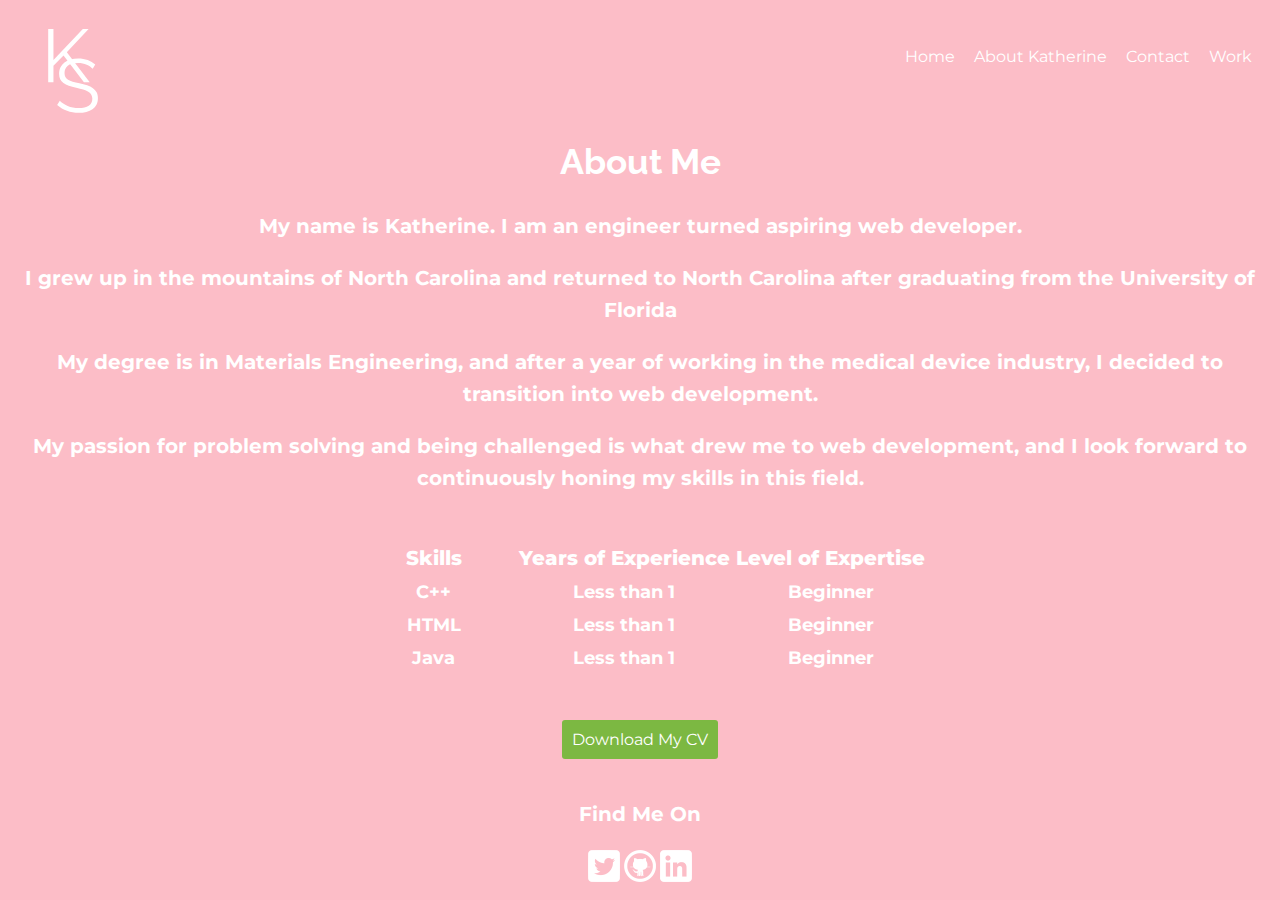
==== commit 3fb01b33: "Disabled Tota11y" ====
--- a/about.html
+++ b/about.html
@@ -88,6 +88,6 @@
         </a>
       </div>
     </footer>
-    <script src="js/tota11y.min.js"></script>
+    <!--<script src="js/tota11y.min.js"></script>-->
   </body>
 </html>
--- a/css/style.production.css
+++ b/css/style.production.css
@@ -5,14 +5,17 @@
 * Browsers: last 2 version
 */
 
-
-:root {
-  --b-blue: #33379a;
-  --b-orange: #fa592a;
-  --b-pink: #ec206f;
+/*  --bblue: #33379a;
+  --borange: #fa592a;
+  --bpink: #ec206f;
   --yellow: #f7b846;
   --turq: #83d8bb;
   --white:  #ffffff;
+  --pink: #fcbdc7;
+  --lighter pink: #f9e0e4;
+  --gold: #e8c17e;
+  --green: #7cb842;*/
+:root {
   --font-weight-700: 700;
   --font-weight-400: 400;
 }
@@ -21,56 +24,63 @@
           box-sizing: border-box;
 }
 body {
-  font-family: 'Raleway', sans-serif;
+  background-color: #fcbdc7;
+  font-family: 'Montserrat', sans-serif;
   font-weight: var(--font-weight-400);
   font-size: 16px;
   line-height: 1.6;
-  color: var(--b-pink);
+  color: #ffffff;
 
 }
 
 h1 {
-    font-family: 'Abril Fatface', cursive;
+    font-family: 'Raleway', sans-serif;
+    font-size: 35px;
+    font-weight: var(--font-weight-700);
+    margin: auto;
+}
+
+h2 {
     font-size: 30px;
     font-weight: var(--font-weight-700);
-    margin: auto;
-}
-
-h2 {
+}
+
+h3 {
     font-size: 25px;
     font-weight: var(--font-weight-700);
 }
 
-h3 {
-    font-size: 20px;
-    font-weight: var(--font-weight-700);
-}
-
 p {
-  font-size: 16px;
+  font-size: 20px;
   font-weight: var(--font-weight-700);
-  color: var(--b-orange);
+  color: #ffffff;
+  background-color: inherit;
 }
 th {
   font-size: 20px;
-  font-weight: var(--font-weight-700);
-  color: var(--b-orange);
+  font-weight:800;
+  color: #ffffff;
+  background-color: inherit;
 }
 td {
   padding-left: 55px;
   padding-right: 55px;
   font-size: 18px;
   font-weight: var(--font-weight-700);
-  color: #31e0bd;
+  color: #ffffff;
+  background-color: inherit;
 }
 
 a {
-  color: var(--b-blue);
+  color: #ffffff;
+  background-color: inherit;
+  text-decoration: none;
 }
 
 a:visited {
   /* visited link */
-  color: var(--b-blue);
+  color :#ffffff;
+  background-color: inherit;
 }
 a:hover, a:focus{
   text-decoration: none ;
@@ -83,7 +93,8 @@
 }
 a:active {
   /* selected link */
-  color: var(--turq);
+  color:#7cb842;
+  background-color: inherit;
 }
 /*button {
   border: none;
@@ -107,12 +118,12 @@
 .button {
   border: none;
   font-family: inherit;
-  background-color:var(--yellow);
-  color: var(--white);
+  background-color:#7cb842;
+  color: #ffffff;
   text-decoration: none;
   padding: 10px;
   border-radius: 3px;
-  border-bottom: 2px solid rgba(0, 0, 0, 0.3);
+  border-bottom: none;
   -webkit-transition-duration: 0.25s;
           transition-duration: 0.25s;
   -webkit-transition-property: opacity;
@@ -154,6 +165,12 @@
           flex-direction: column;
   text-align: center;
 }
+#about{
+  text-align: center;
+}
+.about-blurb{
+  text-align: center;
+}
 .content {
   max-width: 700px;
   margin: 0 auto;
@@ -166,11 +183,10 @@
   width: 100%;
   padding: 20px;
 }
-.page-header__item {
-  -webkit-box-flex: 0;
-      -ms-flex: 0 1 200px;
-          flex: 0 1 200px;
-}
+.logo{
+  width: 7%; height: auto;
+}
+
 .page-header__item:last-child {
   -webkit-box-flex: 1;
       -ms-flex-positive: 1;
@@ -184,14 +200,12 @@
   display: inline-block;
   margin-left: 15px;
 }
-.berlin-illustration{
-  display: block;
-  margin: 0 auto;
-}
+
 .form {
-  background: #fff;
-  -webkit-box-shadow: 0 30px 60px 0 #33379a;
-          box-shadow: 0 30px 60px 0 #33379a;
+  color: inherit;
+  background: #fcbdc7;
+  -webkit-box-shadow: 0 30px 60px 0 #ffffff;
+          box-shadow: 0 30px 60px 0 #ffffff;
   border-radius: 5px;
   max-width: 480px;
   margin-left: auto;
@@ -200,8 +214,7 @@
   padding-bottom: 5px;
   left: 0;
   right: 0;
-  position: absolute;
-  border-top: 5px solid #fa592a;
+  /*border-top: 5px solid #fcbdc7;*/
 /*   z-index: 1; */
   -webkit-animation: bounce 1.5s infinite;
           animation: bounce 1.5s infinite;
@@ -214,11 +227,11 @@
   width: 300px;
 }
 .name {
-  background-color: #ebebeb;
+  background-color: #f9e0e4;
   color: white;
 }
 .name:hover {
-  border-bottom: 5px solid #33379a;
+  border-bottom: 5px solid #7cb842;
   height: 30px;
   width: 380px;
   -webkit-transition: ease 0.5s;
@@ -226,26 +239,29 @@
 }
 
 .email {
-  background-color: #ebebeb;
+  background-color: #f9e0e4;
+  color: #ffffff;
   height: 2em;
 }
 
 .email:hover {
-  border-bottom: 5px solid #33379a;
+  border-bottom: 5px solid #7cb842;
   height: 30px;
   width: 380px;
   -webkit-transition: ease 0.5s;
   transition: ease 0.5s;
 }
 
+
 .message {
-  background-color: #ebebeb;
+  background-color: #f9e0e4;
+  color: #ffffff;
   overflow: hidden;
   height: 10rem;
 }
 
 .message:hover {
-  border-bottom: 5px solid #33379a;
+  border-bottom: 5px solid #7cb842;
   height: 12em;
   width: 380px;
   -webkit-transition: ease 0.5s;
@@ -264,114 +280,50 @@
 
 @-webkit-keyframes bounce {
   0% {
-    tranform: translate(0, 4px);
+    -webkit-transform: translateY(2.5%);
+            transform: translateY(2.5%);
   }
   50% {
-    -webkit-transform: translate(0, 8px);
-            transform: translate(0, 8px);
+    -webkit-transform: translateY(0%);
+            transform: translateY(0%);
+    padding-bottom: 5px;
+  }
+  100% {
+    -webkit-transform: translateY(2.5%);
+            transform: translateY(2.5%);
   }
 }
 
 @keyframes bounce {
   0% {
-    tranform: translate(0, 4px);
+    -webkit-transform: translateY(2.5%);
+            transform: translateY(2.5%);
   }
   50% {
-    -webkit-transform: translate(0, 8px);
-            transform: translate(0, 8px);
-  }
-}
-@-webkit-keyframes color-change {
-  0% {
-    fill: #edc655;
-  }
-  50% {
-    fill: #fcffad;
+    -webkit-transform: translateY(0%);
+            transform: translateY(0%);
+    padding-bottom: 5px;
   }
   100% {
-    fill: #f76414;
-  }
-}
-@keyframes color-change {
-  0% {
-    fill: #edc655;
-  }
-  50% {
-    fill: #fcffad;
-  }
-  100% {
-    fill: #f76414;
-  }
-}
-.sun {
-  -webkit-animation: 5s color-change infinite alternate linear;
-          animation: 5s color-change infinite alternate linear;
-}
-.grid__item {
- display: inline-block;
- width: 33%;
-}
-@-webkit-keyframes cloud-move {
-  from {
-    -webkit-transform: translate(0, 50px);
-            transform: translate(0, 50px);
-  }
-  to {
-    -webkit-transform: translate(446px, 50px);
-            transform: translate(446px, 50px);
-  }
-}
-@keyframes cloud-move {
-  from {
-    -webkit-transform: translate(0, 50px);
-            transform: translate(0, 50px);
-  }
-  to {
-    -webkit-transform: translate(446px, 50px);
-            transform: translate(446px, 50px);
-  }
-}
-.cloud-front {
-  -webkit-animation: 25s cloud-move infinite alternate linear;
-          animation: 25s cloud-move infinite alternate linear;
-}
-@-webkit-keyframes cloud-move-reverse {
-  from {
-    -webkit-transform: translate(446px, 48px);
-            transform: translate(446px, 48px);
-  }
-  to {
-    -webkit-transform: translate(100px, 48px);
-            transform: translate(100px, 48px);
-  }
-}
-@keyframes cloud-move-reverse {
-  from {
-    -webkit-transform: translate(446px, 48px);
-            transform: translate(446px, 48px);
-  }
-  to {
-    -webkit-transform: translate(100px, 48px);
-            transform: translate(100px, 48px);
-  }
-}
-.cloud-back {
-  -webkit-animation: 34s cloud-move-reverse infinite alternate linear;
-          animation: 34s cloud-move-reverse infinite alternate linear;
-}
+    -webkit-transform: translateY(2.5%);
+            transform: translateY(2.5%);
+  }
+}
+
 @supports (display: grid) {
  .grid {
    display: -ms-grid;
    display: grid;
    /* grid-template-columns: 300px 300px 300px; fractions are better than pixels - they are responsive */
-   -ms-grid-columns: 1fr 20px 1fr 20px 1fr;
+   -ms-grid-columns: 1fr 25px 1fr 25px 1fr;
    grid-template-columns: 1fr 1fr 1fr;
-   grid-gap: 20px;
+   grid-gap: 25px;
    margin: 0;
  }
 }
 .grid__item {
-  background-color: var(--white);
+  color: #ffffff;
+  background-color:#fcbdc7;
   width: auto;
    min-height: auto;
    margin: 0;
@@ -384,7 +336,7 @@
 }
 @media all and (min-width: 500px) and (max-width: 750px){
   .grid {
-    -ms-grid-columns: 1fr 20px 1fr;
+    -ms-grid-columns: 1fr 25px 1fr;
     grid-template-columns: 1fr 1fr;
   }
 }
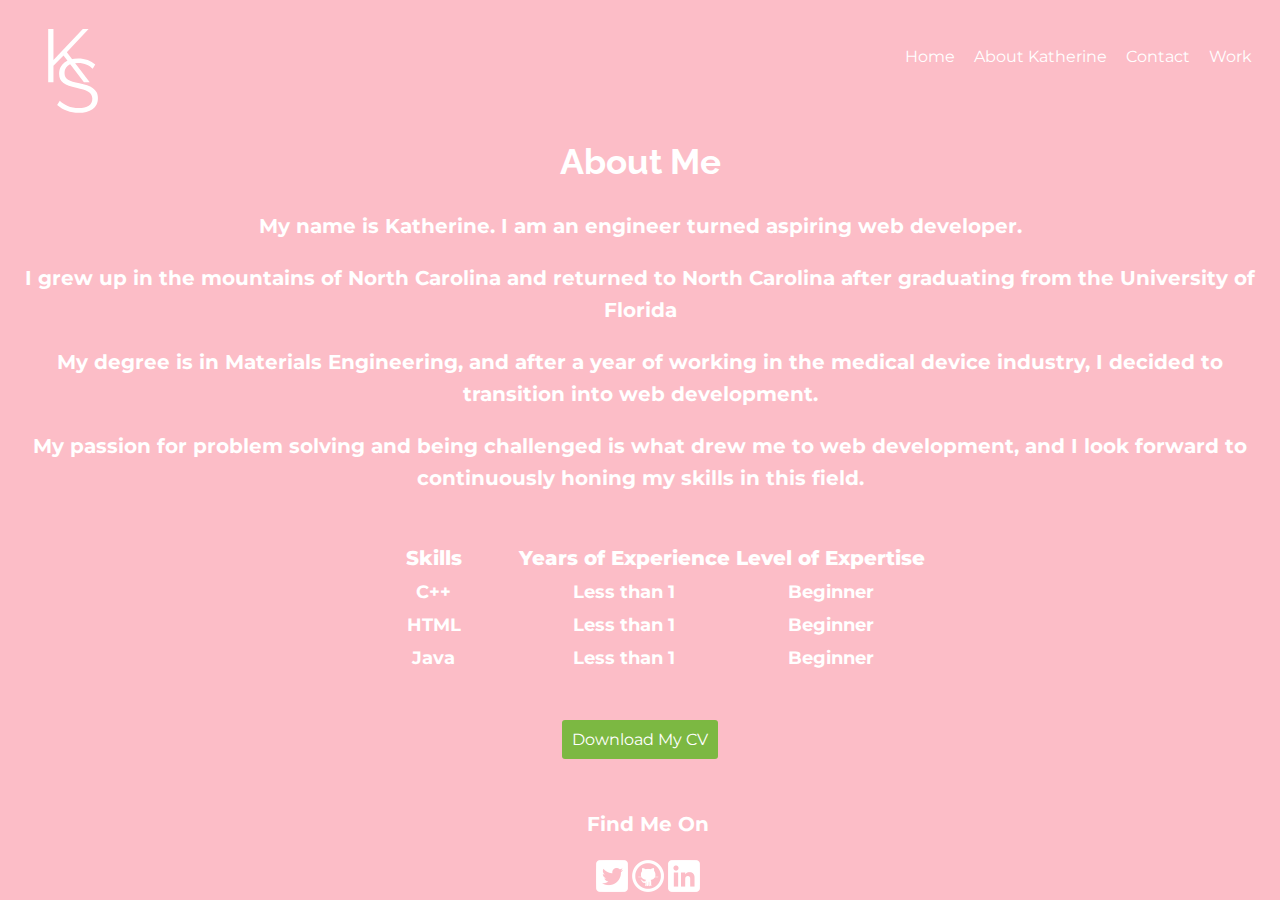
==== commit daa855e1: "Corrected CSS Syntax Errors. Fixed Footer to the Bottom of Pages" ====
--- a/about.html
+++ b/about.html
@@ -74,7 +74,7 @@
       <a href="files/cv.pdf" class="button" download target="_blank"> Download My CV </a><br>
     </div>
     <br>
-    <footer class="page-footer">
+    <footer class="page-footer-1">
       <p>Find Me On</p>
       <div class="social-media">
         <a href="https://twitter.com/KathSantora" target="_blank">
--- a/css/style.production.css
+++ b/css/style.production.css
@@ -14,76 +14,81 @@
   --pink: #fcbdc7;
   --lighter pink: #f9e0e4;
   --gold: #e8c17e;
-  --green: #7cb842;*/
+  --green: #7cb842; */
 :root {
   --font-weight-700: 700;
   --font-weight-400: 400;
 }
+
 * {
   -webkit-box-sizing: border-box;
           box-sizing: border-box;
 }
+
 body {
   background-color: #fcbdc7;
   font-family: 'Montserrat', sans-serif;
   font-weight: var(--font-weight-400);
   font-size: 16px;
   line-height: 1.6;
-  color: #ffffff;
-
+  color: #fff;
 }
 
 h1 {
-    font-family: 'Raleway', sans-serif;
-    font-size: 35px;
-    font-weight: var(--font-weight-700);
-    margin: auto;
+  font-family: 'Raleway', sans-serif;
+  font-size: 35px;
+  font-weight: var(--font-weight-700);
+  margin: auto;
 }
 
 h2 {
-    font-size: 30px;
-    font-weight: var(--font-weight-700);
+  font-size: 30px;
+  font-weight: var(--font-weight-700);
 }
 
 h3 {
-    font-size: 25px;
-    font-weight: var(--font-weight-700);
+  font-size: 25px;
+  font-weight: var(--font-weight-700);
 }
 
 p {
   font-size: 20px;
   font-weight: var(--font-weight-700);
-  color: #ffffff;
-  background-color: inherit;
-}
+  color: #fff;
+  background-color: inherit;
+}
+
 th {
   font-size: 20px;
-  font-weight:800;
-  color: #ffffff;
-  background-color: inherit;
-}
+  font-weight: 800;
+  color: #fff;
+  background-color: inherit;
+}
+
 td {
   padding-left: 55px;
   padding-right: 55px;
   font-size: 18px;
   font-weight: var(--font-weight-700);
-  color: #ffffff;
+  color: #fff;
   background-color: inherit;
 }
 
 a {
-  color: #ffffff;
+  color: #fff;
   background-color: inherit;
   text-decoration: none;
 }
 
 a:visited {
   /* visited link */
-  color :#ffffff;
-  background-color: inherit;
-}
-a:hover, a:focus{
-  text-decoration: none ;
+  color: #fff;
+  background-color: inherit;
+}
+
+a:hover,
+a:focus {
+  text-decoration: none;
   cursor: crosshair;
   opacity: 0.5;
   -webkit-transition-duration: 0.25s;
@@ -91,12 +96,14 @@
   -webkit-transition-property: opacity;
   transition-property: opacity;
 }
+
 a:active {
   /* selected link */
-  color:#7cb842;
-  background-color: inherit;
-}
-/*button {
+  color: #7cb842;
+  background-color: inherit;
+}
+
+/* button {
   border: none;
   font-family: inherit;
   background-color: #33379a;
@@ -113,13 +120,14 @@
 .button__secondary {
   background-color: #f7b846;
   color: #ffffff;
-}*/
+} */
+
 button,
 .button {
   border: none;
   font-family: inherit;
-  background-color:#7cb842;
-  color: #ffffff;
+  background-color: #7cb842;
+  color: #fff;
   text-decoration: none;
   padding: 10px;
   border-radius: 3px;
@@ -129,6 +137,7 @@
   -webkit-transition-property: opacity;
   transition-property: opacity;
 }
+
 button:hover,
 button:focus,
 .button:hover,
@@ -140,21 +149,28 @@
 .navigation-list__item--active {
   text-decoration: none;
 }
-.navigation-list__item{
-  -webkit-text-decoration-color: var(--yellow);
-          text-decoration-color: var(--yellow);
-}
+
+.navigation-list__item {
+  -webkit-text-decoration-color: #fff;
+          text-decoration-color: #fff;
+}
+
 .link-list__item {
-  -webkit-text-decoration-color: var(--yellow) ;
-          text-decoration-color: var(--yellow) ;
-}
+  -webkit-text-decoration-color: #fff;
+          text-decoration-color: #fff;
+}
+
 .temp__portrait {
   float: left;
-  width:300px;
+  width: 300px;
   margin-right: 40px;
-  border-radius:50%;
-}
-.page-footer {
+  border-radius: 50%;
+}
+
+.page-footer-1 {
+  position: absolute;
+  bottom: 0;
+  width: 100%;
   clear: both;
   display: -webkit-box;
   display: -ms-flexbox;
@@ -165,17 +181,36 @@
           flex-direction: column;
   text-align: center;
 }
-#about{
-  text-align: center;
-}
-.about-blurb{
-  text-align: center;
-}
+
+.page-footer-2 {
+  position: relative;
+  bottom: 0;
+  width: 100%;
+  clear: both;
+  display: -webkit-box;
+  display: -ms-flexbox;
+  display: flex;
+  -webkit-box-orient: vertical;
+  -webkit-box-direction: normal;
+      -ms-flex-direction: column;
+          flex-direction: column;
+  text-align: center;
+}
+
+#about {
+  text-align: center;
+}
+
+.about-blurb {
+  text-align: center;
+}
+
 .content {
   max-width: 700px;
   margin: 0 auto;
   text-align: center;
 }
+
 .page-header {
   display: -webkit-box;
   display: -ms-flexbox;
@@ -183,8 +218,10 @@
   width: 100%;
   padding: 20px;
 }
-.logo{
-  width: 7%; height: auto;
+
+.logo {
+  width: 7%;
+  height: auto;
 }
 
 .page-header__item:last-child {
@@ -193,9 +230,11 @@
           flex-grow: 1;
   text-align: right;
 }
+
 .navigation-list {
   list-style-type: none;
 }
+
 .navigation-list li {
   display: inline-block;
   margin-left: 15px;
@@ -204,8 +243,8 @@
 .form {
   color: inherit;
   background: #fcbdc7;
-  -webkit-box-shadow: 0 30px 60px 0 #ffffff;
-          box-shadow: 0 30px 60px 0 #ffffff;
+  -webkit-box-shadow: 0 30px 60px 0 #fff;
+          box-shadow: 0 30px 60px 0 #fff;
   border-radius: 5px;
   max-width: 480px;
   margin-left: auto;
@@ -214,22 +253,23 @@
   padding-bottom: 5px;
   left: 0;
   right: 0;
-  /*border-top: 5px solid #fcbdc7;*/
-/*   z-index: 1; */
   -webkit-animation: bounce 1.5s infinite;
           animation: bounce 1.5s infinite;
 }
-.contact-form-title{
+
+.contact-form-title {
   display: block;
   text-align: center;
   font-family: 'Raleway', sans-serif;
   margin: 10px auto 5px;
   width: 300px;
 }
+
 .name {
   background-color: #f9e0e4;
   color: white;
 }
+
 .name:hover {
   border-bottom: 5px solid #7cb842;
   height: 30px;
@@ -240,7 +280,7 @@
 
 .email {
   background-color: #f9e0e4;
-  color: #ffffff;
+  color: #fff;
   height: 2em;
 }
 
@@ -252,10 +292,9 @@
   transition: ease 0.5s;
 }
 
-
 .message {
   background-color: #f9e0e4;
-  color: #ffffff;
+  color: #fff;
   overflow: hidden;
   height: 10rem;
 }
@@ -267,6 +306,7 @@
   -webkit-transition: ease 0.5s;
   transition: ease 0.5s;
 }
+
 .formEntry {
   display: block;
   margin: 30px auto;
@@ -311,35 +351,38 @@
 }
 
 @supports (display: grid) {
- .grid {
-   display: -ms-grid;
-   display: grid;
-   /* grid-template-columns: 300px 300px 300px; fractions are better than pixels - they are responsive */
-   -ms-grid-columns: 1fr 25px 1fr 25px 1fr;
-   grid-template-columns: 1fr 1fr 1fr;
-   grid-gap: 25px;
-   margin: 0;
- }
-}
+  .grid {
+    display: -ms-grid;
+    display: grid;
+    -ms-grid-columns: 1fr 25px 1fr 25px 1fr;
+    grid-template-columns: 1fr 1fr 1fr;
+    grid-gap: 25px;
+    margin: 0;
+  }
+}
+
 .grid__item {
-  color: #ffffff;
-  background-color:#fcbdc7;
+  color: #fff;
+  background-color: #fcbdc7;
   width: auto;
-   min-height: auto;
-   margin: 0;
-}
+  min-height: auto;
+  margin: 0;
+}
+
 @media all and (max-width: 500px) {
   .grid {
     -ms-grid-columns: 1fr;
     grid-template-columns: 1fr;
   }
 }
-@media all and (min-width: 500px) and (max-width: 750px){
+
+@media all and (min-width: 500px) and (max-width: 750px) {
   .grid {
     -ms-grid-columns: 1fr 25px 1fr;
     grid-template-columns: 1fr 1fr;
   }
 }
+
 @media all and (max-width: 750px) {
   .grid {
     grid-gap: 10px;
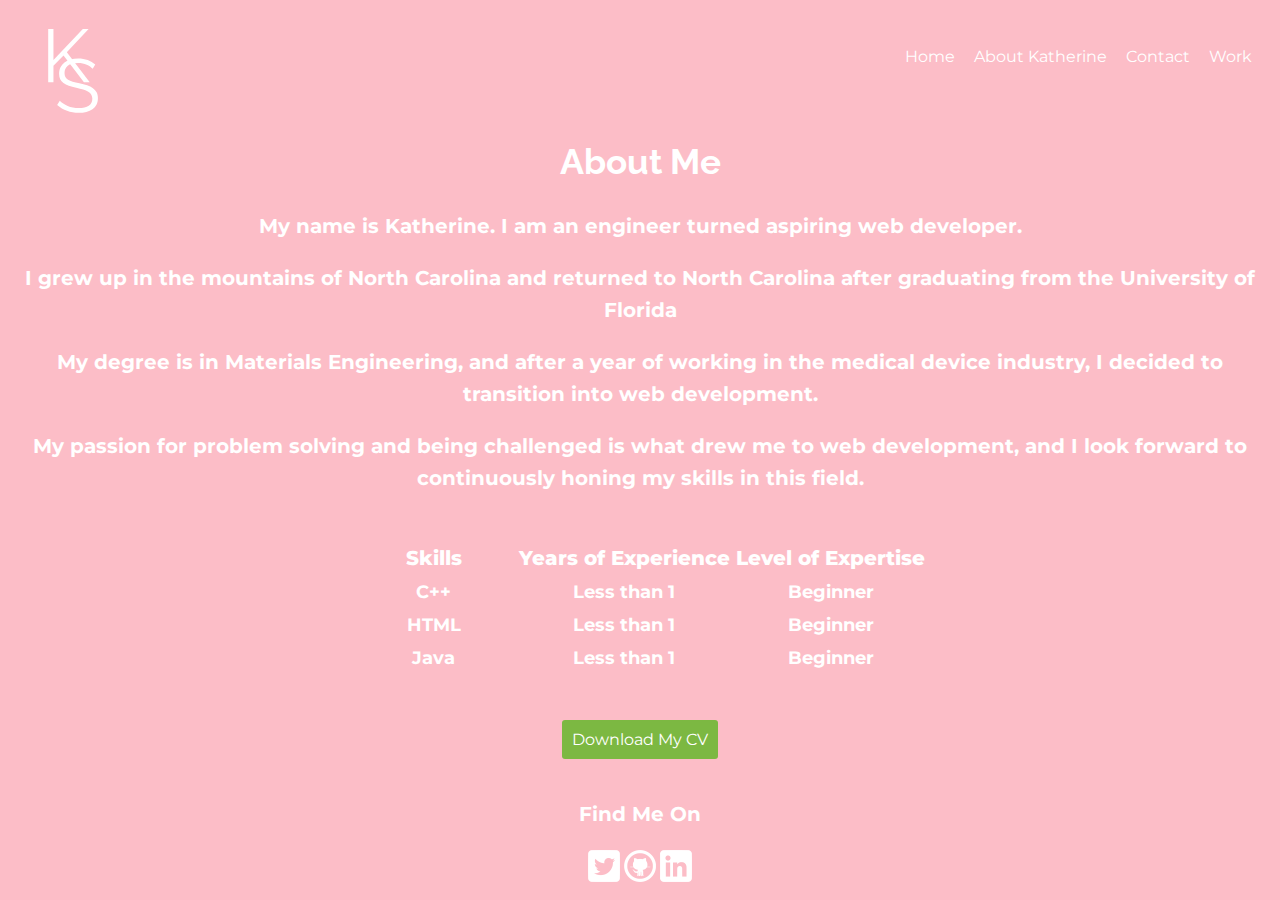
==== commit b0ac6a57: "Revert "Corrected CSS Syntax Errors. Fixed Footer to the Bottom of Pages"" ====
--- a/about.html
+++ b/about.html
@@ -74,7 +74,7 @@
       <a href="files/cv.pdf" class="button" download target="_blank"> Download My CV </a><br>
     </div>
     <br>
-    <footer class="page-footer-1">
+    <footer class="page-footer">
       <p>Find Me On</p>
       <div class="social-media">
         <a href="https://twitter.com/KathSantora" target="_blank">
--- a/css/style.production.css
+++ b/css/style.production.css
@@ -14,81 +14,76 @@
   --pink: #fcbdc7;
   --lighter pink: #f9e0e4;
   --gold: #e8c17e;
-  --green: #7cb842; */
+  --green: #7cb842;*/
 :root {
   --font-weight-700: 700;
   --font-weight-400: 400;
 }
-
 * {
   -webkit-box-sizing: border-box;
           box-sizing: border-box;
 }
-
 body {
   background-color: #fcbdc7;
   font-family: 'Montserrat', sans-serif;
   font-weight: var(--font-weight-400);
   font-size: 16px;
   line-height: 1.6;
-  color: #fff;
+  color: #ffffff;
+
 }
 
 h1 {
-  font-family: 'Raleway', sans-serif;
-  font-size: 35px;
-  font-weight: var(--font-weight-700);
-  margin: auto;
+    font-family: 'Raleway', sans-serif;
+    font-size: 35px;
+    font-weight: var(--font-weight-700);
+    margin: auto;
 }
 
 h2 {
-  font-size: 30px;
-  font-weight: var(--font-weight-700);
+    font-size: 30px;
+    font-weight: var(--font-weight-700);
 }
 
 h3 {
-  font-size: 25px;
-  font-weight: var(--font-weight-700);
+    font-size: 25px;
+    font-weight: var(--font-weight-700);
 }
 
 p {
   font-size: 20px;
   font-weight: var(--font-weight-700);
-  color: #fff;
-  background-color: inherit;
-}
-
+  color: #ffffff;
+  background-color: inherit;
+}
 th {
   font-size: 20px;
-  font-weight: 800;
-  color: #fff;
-  background-color: inherit;
-}
-
+  font-weight:800;
+  color: #ffffff;
+  background-color: inherit;
+}
 td {
   padding-left: 55px;
   padding-right: 55px;
   font-size: 18px;
   font-weight: var(--font-weight-700);
-  color: #fff;
+  color: #ffffff;
   background-color: inherit;
 }
 
 a {
-  color: #fff;
+  color: #ffffff;
   background-color: inherit;
   text-decoration: none;
 }
 
 a:visited {
   /* visited link */
-  color: #fff;
-  background-color: inherit;
-}
-
-a:hover,
-a:focus {
-  text-decoration: none;
+  color :#ffffff;
+  background-color: inherit;
+}
+a:hover, a:focus{
+  text-decoration: none ;
   cursor: crosshair;
   opacity: 0.5;
   -webkit-transition-duration: 0.25s;
@@ -96,14 +91,12 @@
   -webkit-transition-property: opacity;
   transition-property: opacity;
 }
-
 a:active {
   /* selected link */
-  color: #7cb842;
-  background-color: inherit;
-}
-
-/* button {
+  color:#7cb842;
+  background-color: inherit;
+}
+/*button {
   border: none;
   font-family: inherit;
   background-color: #33379a;
@@ -120,14 +113,13 @@
 .button__secondary {
   background-color: #f7b846;
   color: #ffffff;
-} */
-
+}*/
 button,
 .button {
   border: none;
   font-family: inherit;
-  background-color: #7cb842;
-  color: #fff;
+  background-color:#7cb842;
+  color: #ffffff;
   text-decoration: none;
   padding: 10px;
   border-radius: 3px;
@@ -137,7 +129,6 @@
   -webkit-transition-property: opacity;
   transition-property: opacity;
 }
-
 button:hover,
 button:focus,
 .button:hover,
@@ -149,28 +140,21 @@
 .navigation-list__item--active {
   text-decoration: none;
 }
-
-.navigation-list__item {
-  -webkit-text-decoration-color: #fff;
-          text-decoration-color: #fff;
-}
-
+.navigation-list__item{
+  -webkit-text-decoration-color: var(--yellow);
+          text-decoration-color: var(--yellow);
+}
 .link-list__item {
-  -webkit-text-decoration-color: #fff;
-          text-decoration-color: #fff;
-}
-
+  -webkit-text-decoration-color: var(--yellow) ;
+          text-decoration-color: var(--yellow) ;
+}
 .temp__portrait {
   float: left;
-  width: 300px;
+  width:300px;
   margin-right: 40px;
-  border-radius: 50%;
-}
-
-.page-footer-1 {
-  position: absolute;
-  bottom: 0;
-  width: 100%;
+  border-radius:50%;
+}
+.page-footer {
   clear: both;
   display: -webkit-box;
   display: -ms-flexbox;
@@ -181,36 +165,17 @@
           flex-direction: column;
   text-align: center;
 }
-
-.page-footer-2 {
-  position: relative;
-  bottom: 0;
-  width: 100%;
-  clear: both;
-  display: -webkit-box;
-  display: -ms-flexbox;
-  display: flex;
-  -webkit-box-orient: vertical;
-  -webkit-box-direction: normal;
-      -ms-flex-direction: column;
-          flex-direction: column;
-  text-align: center;
-}
-
-#about {
-  text-align: center;
-}
-
-.about-blurb {
-  text-align: center;
-}
-
+#about{
+  text-align: center;
+}
+.about-blurb{
+  text-align: center;
+}
 .content {
   max-width: 700px;
   margin: 0 auto;
   text-align: center;
 }
-
 .page-header {
   display: -webkit-box;
   display: -ms-flexbox;
@@ -218,10 +183,8 @@
   width: 100%;
   padding: 20px;
 }
-
-.logo {
-  width: 7%;
-  height: auto;
+.logo{
+  width: 7%; height: auto;
 }
 
 .page-header__item:last-child {
@@ -230,11 +193,9 @@
           flex-grow: 1;
   text-align: right;
 }
-
 .navigation-list {
   list-style-type: none;
 }
-
 .navigation-list li {
   display: inline-block;
   margin-left: 15px;
@@ -243,8 +204,8 @@
 .form {
   color: inherit;
   background: #fcbdc7;
-  -webkit-box-shadow: 0 30px 60px 0 #fff;
-          box-shadow: 0 30px 60px 0 #fff;
+  -webkit-box-shadow: 0 30px 60px 0 #ffffff;
+          box-shadow: 0 30px 60px 0 #ffffff;
   border-radius: 5px;
   max-width: 480px;
   margin-left: auto;
@@ -253,23 +214,22 @@
   padding-bottom: 5px;
   left: 0;
   right: 0;
+  /*border-top: 5px solid #fcbdc7;*/
+/*   z-index: 1; */
   -webkit-animation: bounce 1.5s infinite;
           animation: bounce 1.5s infinite;
 }
-
-.contact-form-title {
+.contact-form-title{
   display: block;
   text-align: center;
   font-family: 'Raleway', sans-serif;
   margin: 10px auto 5px;
   width: 300px;
 }
-
 .name {
   background-color: #f9e0e4;
   color: white;
 }
-
 .name:hover {
   border-bottom: 5px solid #7cb842;
   height: 30px;
@@ -280,7 +240,7 @@
 
 .email {
   background-color: #f9e0e4;
-  color: #fff;
+  color: #ffffff;
   height: 2em;
 }
 
@@ -292,9 +252,10 @@
   transition: ease 0.5s;
 }
 
+
 .message {
   background-color: #f9e0e4;
-  color: #fff;
+  color: #ffffff;
   overflow: hidden;
   height: 10rem;
 }
@@ -306,7 +267,6 @@
   -webkit-transition: ease 0.5s;
   transition: ease 0.5s;
 }
-
 .formEntry {
   display: block;
   margin: 30px auto;
@@ -351,38 +311,35 @@
 }
 
 @supports (display: grid) {
-  .grid {
-    display: -ms-grid;
-    display: grid;
-    -ms-grid-columns: 1fr 25px 1fr 25px 1fr;
-    grid-template-columns: 1fr 1fr 1fr;
-    grid-gap: 25px;
-    margin: 0;
-  }
-}
-
+ .grid {
+   display: -ms-grid;
+   display: grid;
+   /* grid-template-columns: 300px 300px 300px; fractions are better than pixels - they are responsive */
+   -ms-grid-columns: 1fr 25px 1fr 25px 1fr;
+   grid-template-columns: 1fr 1fr 1fr;
+   grid-gap: 25px;
+   margin: 0;
+ }
+}
 .grid__item {
-  color: #fff;
-  background-color: #fcbdc7;
+  color: #ffffff;
+  background-color:#fcbdc7;
   width: auto;
-  min-height: auto;
-  margin: 0;
-}
-
+   min-height: auto;
+   margin: 0;
+}
 @media all and (max-width: 500px) {
   .grid {
     -ms-grid-columns: 1fr;
     grid-template-columns: 1fr;
   }
 }
-
-@media all and (min-width: 500px) and (max-width: 750px) {
+@media all and (min-width: 500px) and (max-width: 750px){
   .grid {
     -ms-grid-columns: 1fr 25px 1fr;
     grid-template-columns: 1fr 1fr;
   }
 }
-
 @media all and (max-width: 750px) {
   .grid {
     grid-gap: 10px;
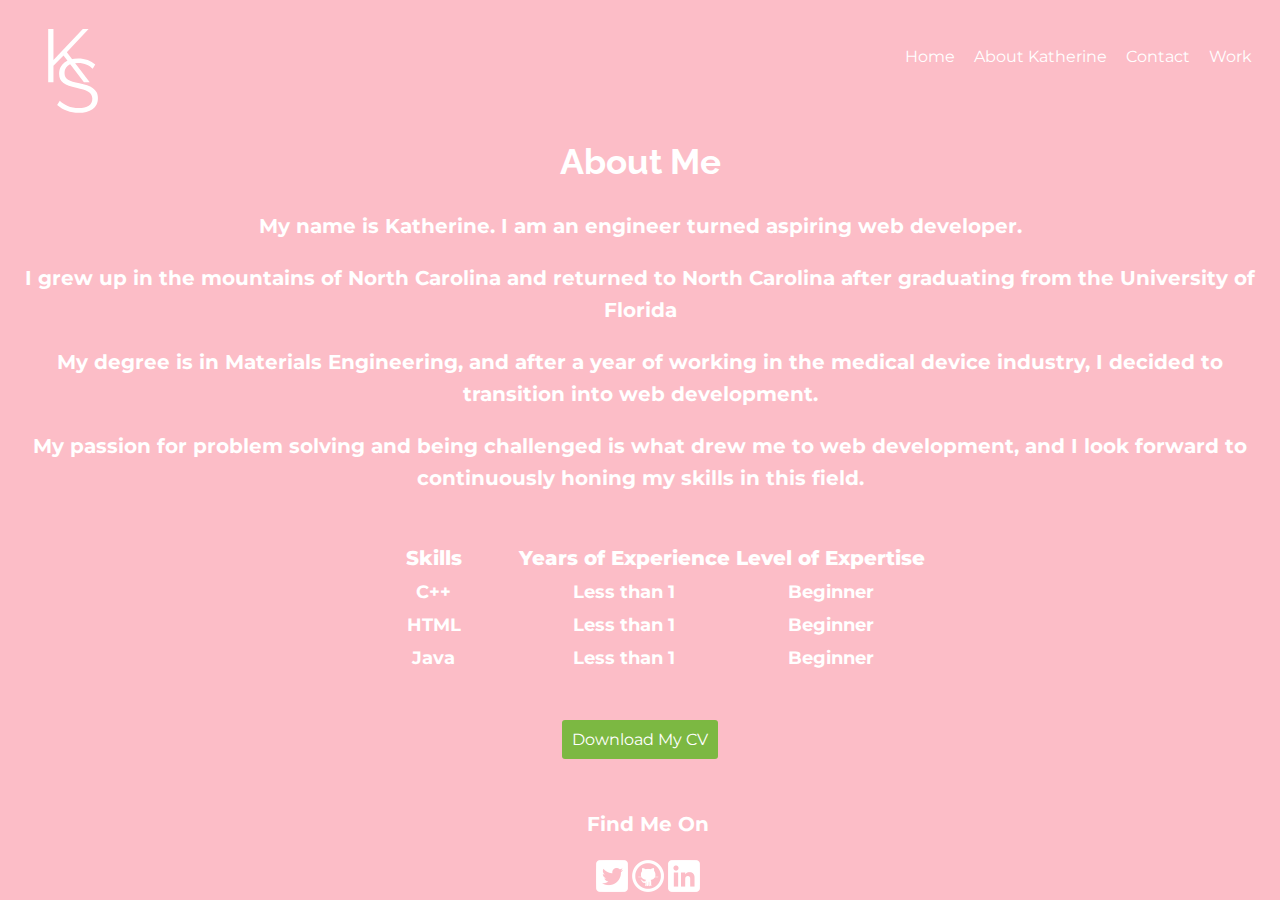
==== commit 995bce37: "corrected syntax errors and fixed footer to the bottom on the page" ====
--- a/about.html
+++ b/about.html
@@ -74,7 +74,7 @@
       <a href="files/cv.pdf" class="button" download target="_blank"> Download My CV </a><br>
     </div>
     <br>
-    <footer class="page-footer">
+    <footer class="page-footer-1">
       <p>Find Me On</p>
       <div class="social-media">
         <a href="https://twitter.com/KathSantora" target="_blank">
--- a/css/style.production.css
+++ b/css/style.production.css
@@ -14,76 +14,81 @@
   --pink: #fcbdc7;
   --lighter pink: #f9e0e4;
   --gold: #e8c17e;
-  --green: #7cb842;*/
+  --green: #7cb842; */
 :root {
   --font-weight-700: 700;
   --font-weight-400: 400;
 }
+
 * {
   -webkit-box-sizing: border-box;
           box-sizing: border-box;
 }
+
 body {
   background-color: #fcbdc7;
   font-family: 'Montserrat', sans-serif;
   font-weight: var(--font-weight-400);
   font-size: 16px;
   line-height: 1.6;
-  color: #ffffff;
-
+  color: #fff;
 }
 
 h1 {
-    font-family: 'Raleway', sans-serif;
-    font-size: 35px;
-    font-weight: var(--font-weight-700);
-    margin: auto;
+  font-family: 'Raleway', sans-serif;
+  font-size: 35px;
+  font-weight: var(--font-weight-700);
+  margin: auto;
 }
 
 h2 {
-    font-size: 30px;
-    font-weight: var(--font-weight-700);
+  font-size: 30px;
+  font-weight: var(--font-weight-700);
 }
 
 h3 {
-    font-size: 25px;
-    font-weight: var(--font-weight-700);
+  font-size: 25px;
+  font-weight: var(--font-weight-700);
 }
 
 p {
   font-size: 20px;
   font-weight: var(--font-weight-700);
-  color: #ffffff;
-  background-color: inherit;
-}
+  color: #fff;
+  background-color: inherit;
+}
+
 th {
   font-size: 20px;
-  font-weight:800;
-  color: #ffffff;
-  background-color: inherit;
-}
+  font-weight: 800;
+  color: #fff;
+  background-color: inherit;
+}
+
 td {
   padding-left: 55px;
   padding-right: 55px;
   font-size: 18px;
   font-weight: var(--font-weight-700);
-  color: #ffffff;
+  color: #fff;
   background-color: inherit;
 }
 
 a {
-  color: #ffffff;
+  color: #fff;
   background-color: inherit;
   text-decoration: none;
 }
 
 a:visited {
   /* visited link */
-  color :#ffffff;
-  background-color: inherit;
-}
-a:hover, a:focus{
-  text-decoration: none ;
+  color: #fff;
+  background-color: inherit;
+}
+
+a:hover,
+a:focus {
+  text-decoration: none;
   cursor: crosshair;
   opacity: 0.5;
   -webkit-transition-duration: 0.25s;
@@ -91,12 +96,14 @@
   -webkit-transition-property: opacity;
   transition-property: opacity;
 }
+
 a:active {
   /* selected link */
-  color:#7cb842;
-  background-color: inherit;
-}
-/*button {
+  color: #7cb842;
+  background-color: inherit;
+}
+
+/* button {
   border: none;
   font-family: inherit;
   background-color: #33379a;
@@ -113,13 +120,14 @@
 .button__secondary {
   background-color: #f7b846;
   color: #ffffff;
-}*/
+} */
+
 button,
 .button {
   border: none;
   font-family: inherit;
-  background-color:#7cb842;
-  color: #ffffff;
+  background-color: #7cb842;
+  color: #fff;
   text-decoration: none;
   padding: 10px;
   border-radius: 3px;
@@ -129,6 +137,7 @@
   -webkit-transition-property: opacity;
   transition-property: opacity;
 }
+
 button:hover,
 button:focus,
 .button:hover,
@@ -140,21 +149,28 @@
 .navigation-list__item--active {
   text-decoration: none;
 }
-.navigation-list__item{
-  -webkit-text-decoration-color: var(--yellow);
-          text-decoration-color: var(--yellow);
-}
+
+.navigation-list__item {
+  -webkit-text-decoration-color: #fff;
+          text-decoration-color: #fff;
+}
+
 .link-list__item {
-  -webkit-text-decoration-color: var(--yellow) ;
-          text-decoration-color: var(--yellow) ;
-}
+  -webkit-text-decoration-color: #fff;
+          text-decoration-color: #fff;
+}
+
 .temp__portrait {
   float: left;
-  width:300px;
+  width: 300px;
   margin-right: 40px;
-  border-radius:50%;
-}
-.page-footer {
+  border-radius: 50%;
+}
+
+.page-footer-1 {
+  position: absolute;
+  bottom: 0;
+  width: 100%;
   clear: both;
   display: -webkit-box;
   display: -ms-flexbox;
@@ -165,17 +181,36 @@
           flex-direction: column;
   text-align: center;
 }
-#about{
-  text-align: center;
-}
-.about-blurb{
-  text-align: center;
-}
+
+.page-footer-2 {
+  position: relative;
+  bottom: 0;
+  width: 100%;
+  clear: both;
+  display: -webkit-box;
+  display: -ms-flexbox;
+  display: flex;
+  -webkit-box-orient: vertical;
+  -webkit-box-direction: normal;
+      -ms-flex-direction: column;
+          flex-direction: column;
+  text-align: center;
+}
+
+#about {
+  text-align: center;
+}
+
+.about-blurb {
+  text-align: center;
+}
+
 .content {
   max-width: 700px;
   margin: 0 auto;
   text-align: center;
 }
+
 .page-header {
   display: -webkit-box;
   display: -ms-flexbox;
@@ -183,8 +218,10 @@
   width: 100%;
   padding: 20px;
 }
-.logo{
-  width: 7%; height: auto;
+
+.logo {
+  width: 7%;
+  height: auto;
 }
 
 .page-header__item:last-child {
@@ -193,9 +230,11 @@
           flex-grow: 1;
   text-align: right;
 }
+
 .navigation-list {
   list-style-type: none;
 }
+
 .navigation-list li {
   display: inline-block;
   margin-left: 15px;
@@ -204,8 +243,8 @@
 .form {
   color: inherit;
   background: #fcbdc7;
-  -webkit-box-shadow: 0 30px 60px 0 #ffffff;
-          box-shadow: 0 30px 60px 0 #ffffff;
+  -webkit-box-shadow: 0 30px 60px 0 #fff;
+          box-shadow: 0 30px 60px 0 #fff;
   border-radius: 5px;
   max-width: 480px;
   margin-left: auto;
@@ -214,22 +253,23 @@
   padding-bottom: 5px;
   left: 0;
   right: 0;
-  /*border-top: 5px solid #fcbdc7;*/
-/*   z-index: 1; */
   -webkit-animation: bounce 1.5s infinite;
           animation: bounce 1.5s infinite;
 }
-.contact-form-title{
+
+.contact-form-title {
   display: block;
   text-align: center;
   font-family: 'Raleway', sans-serif;
   margin: 10px auto 5px;
   width: 300px;
 }
+
 .name {
   background-color: #f9e0e4;
   color: white;
 }
+
 .name:hover {
   border-bottom: 5px solid #7cb842;
   height: 30px;
@@ -240,7 +280,7 @@
 
 .email {
   background-color: #f9e0e4;
-  color: #ffffff;
+  color: #fff;
   height: 2em;
 }
 
@@ -252,10 +292,9 @@
   transition: ease 0.5s;
 }
 
-
 .message {
   background-color: #f9e0e4;
-  color: #ffffff;
+  color: #fff;
   overflow: hidden;
   height: 10rem;
 }
@@ -267,6 +306,7 @@
   -webkit-transition: ease 0.5s;
   transition: ease 0.5s;
 }
+
 .formEntry {
   display: block;
   margin: 30px auto;
@@ -321,25 +361,29 @@
    margin: 0;
  }
 }
+
 .grid__item {
-  color: #ffffff;
-  background-color:#fcbdc7;
+  color: #fff;
+  background-color: #fcbdc7;
   width: auto;
-   min-height: auto;
-   margin: 0;
-}
+  min-height: auto;
+  margin: 0;
+}
+
 @media all and (max-width: 500px) {
   .grid {
     -ms-grid-columns: 1fr;
     grid-template-columns: 1fr;
   }
 }
-@media all and (min-width: 500px) and (max-width: 750px){
+
+@media all and (min-width: 500px) and (max-width: 750px) {
   .grid {
     -ms-grid-columns: 1fr 25px 1fr;
     grid-template-columns: 1fr 1fr;
   }
 }
+
 @media all and (max-width: 750px) {
   .grid {
     grid-gap: 10px;
